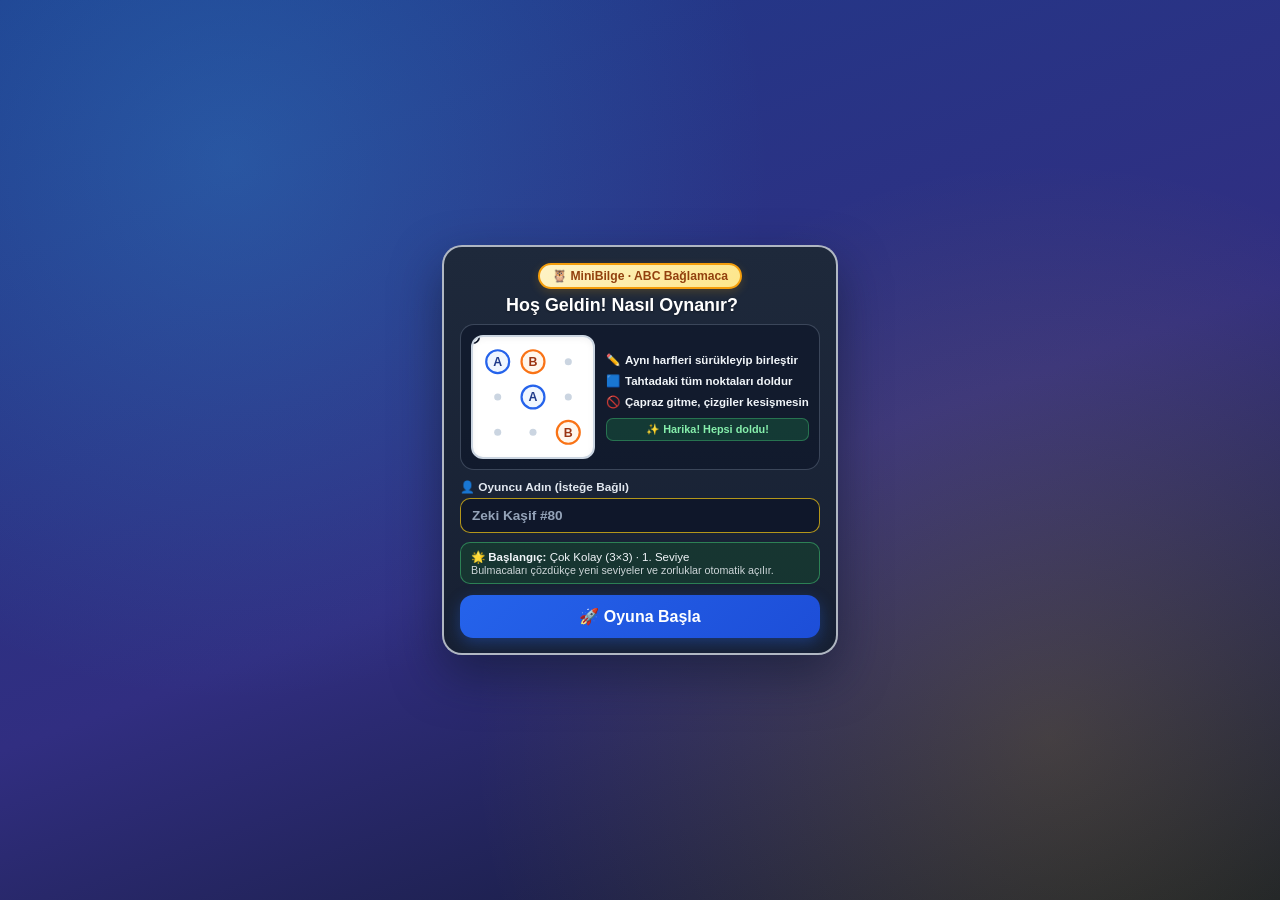
==== index.html @ 38d81cea "Add files via upload" ====
﻿<!DOCTYPE html>
<html lang="tr">
<head>
  <meta charset="UTF-8">
  <meta name="viewport" content="width=device-width, initial-scale=1.0, maximum-scale=1.0, user-scalable=no, viewport-fit=cover">
  <meta name="theme-color" content="#2e3a92">
  <meta name="mobile-web-app-capable" content="yes">
  <meta name="apple-mobile-web-app-capable" content="yes">
  <meta name="apple-mobile-web-app-status-bar-style" content="black-translucent">
  <meta name="application-name" content="ABC Bağlamaca">
  <link rel="manifest" href="manifest.json">
  <link rel="apple-touch-icon" href="icon-192.png">
  <link rel="icon" type="image/svg+xml" href="data:image/svg+xml,%3Csvg xmlns='http://www.w3.org/2000/svg' viewBox='0 0 64 64'%3E%3Crect width='64' height='64' rx='14' fill='%232e3a92'/%3E%3Cpath d='M16 18 H48 V46' fill='none' stroke='%23f9a825' stroke-width='6' stroke-linecap='round' stroke-linejoin='round'/%3E%3Ccircle cx='16' cy='18' r='8' fill='%23e65100'/%3E%3Ccircle cx='48' cy='46' r='8' fill='%232e7d32'/%3E%3Ctext x='16' y='22' font-size='11' font-family='Arial' font-weight='bold' fill='%23fff' text-anchor='middle'%3EA%3C/text%3E%3Ctext x='48' y='50' font-size='11' font-family='Arial' font-weight='bold' fill='%23fff' text-anchor='middle'%3EA%3C/text%3E%3C/svg%3E">
  <title>ABC Bağlamaca - MiniBilge</title>
  <style>
    *, *::before, *::after { box-sizing: border-box; margin: 0; padding: 0; }

    :root {
      --blue: #2e3a92;
      --blue-soft: #3d4db8;
      --blue-pale: #e8ebf8;
      --accent-text: #2e3a92;
      --muted-text: #546e7a;
      --ink: #231f20;
      --page: #eef1f6;
      --ok: #2e7d32;
      --warn: #c62828;
      --hint: #ef6c00;
      --teal: #00695c;
      --card-bg: #ffffff;
      --text-main: #1a1a1a;
      --border-color: #c5cae9;
    }

    body.dark-theme {
      --blue: #3f4fb8;
      --blue-soft: #5c6bc0;
      --blue-pale: #1a2238;
      --accent-text: #8c9eff;
      --muted-text: #b0bec5;
      --ink: #e0e0e0;
      --page: #121824;
      --card-bg: #1e2638;
      --text-main: #f0f4f8;
      --border-color: #3f4fb8;
    }

    html, body {
      max-width: 100%;
      overflow-x: hidden;
    }
    body {
      font-family: 'Segoe UI', Arial, sans-serif;
      min-height: 100dvh;
      background: linear-gradient(180deg, var(--blue-pale) 0%, var(--page) 38%, var(--page) 100%);
      color: var(--text-main);
      display: flex;
      flex-direction: column;
      align-items: center;
      padding: 0 10px 26px;
      -webkit-tap-highlight-color: transparent;
      -webkit-touch-callout: none;
      user-select: none;
      overscroll-behavior-y: contain;
      transition: background 0.3s, color 0.3s;
    }

    /* =========================================================================
       YENİ NESİL "İLK BAKIŞTA TAM EKRAN OYUN" (ZERO-SCROLL STUDIO) TASARIMI
       - Mobilde: Kompakt üst bar + doğrudan oyun tahtası (kaydırmasız)
       - Bilgisayar / Akıllı Tahtada: Sol Kontrol Paneli + Sağ Oyun Sahnesi (2 Sütun)
       ========================================================================= */
    .app {
      width: 100%;
      max-width: 540px;
      margin: 0 auto;
      transition: max-width 0.25s ease;
    }

    /* Kompakt Tek Satır Başlık */
    .hero {
      background: linear-gradient(135deg, var(--blue-soft), var(--blue));
      color: #fff;
      border-radius: 0 0 16px 16px;
      padding: 8px 14px;
      margin: 0 -10px 8px;
      box-shadow: 0 6px 18px rgba(46,58,146,0.26);
      display: flex;
      align-items: center;
      justify-content: space-between;
      gap: 10px;
    }
    .hero-brand {
      display: flex;
      align-items: center;
      gap: 10px;
      text-align: left;
    }
    .hero-brand .kids {
      font-size: 1.45rem;
      line-height: 1;
      background: rgba(255,255,255,0.16);
      padding: 5px 8px;
      border-radius: 10px;
    }
    .hero h1 {
      font-size: clamp(1.05rem, 3.8vw, 1.35rem);
      font-weight: 900;
      letter-spacing: 0.05em;
      line-height: 1.1;
    }
    .hero .sub {
      font-size: 0.65rem;
      opacity: 0.88;
      margin-top: 1px;
    }
    .hero-btns {
      display: flex;
      gap: 5px;
      flex-shrink: 0;
    }
    @media (max-width: 520px) {
      .hero {
        flex-wrap: wrap;
        padding: 8px 10px;
        gap: 6px;
      }
      .hero-brand {
        flex: 1 1 100%;
        min-width: 0;
      }
      .hero-btns {
        width: 100%;
        justify-content: flex-end;
      }
    }
    .hero-title-row {
      display: flex;
      align-items: center;
      gap: 7px;
      flex-wrap: wrap;
    }
    .hero-mini-icons {
      display: inline-flex;
      align-items: center;
      gap: 4px;
    }
    .icon-btn {
      background: rgba(255,255,255,0.92);
      border: 1.5px solid #ffffff;
      color: #1e293b;
      width: 27px;
      height: 27px;
      border-radius: 50%;
      cursor: pointer;
      font-size: 0.8rem;
      display: inline-flex;
      align-items: center;
      justify-content: center;
      box-shadow: 0 2px 6px rgba(15,23,42,0.28);
      transition: background 0.2s, transform 0.15s;
      padding: 0;
    }
    .icon-btn:hover { background: #ffffff; transform: translateY(-1px) scale(1.06); }

    /* 4 Basamaklı Küresel Lig ve Sıralama (Leaderboard) Stilleri */
    .league-pyramid {
      display: grid;
      grid-template-columns: repeat(4, 1fr);
      gap: 5px;
      margin: 8px 0;
    }
    @media (max-width: 520px) {
      .league-pyramid { grid-template-columns: repeat(2, 1fr); }
    }
    .league-tier-card {
      border: 2px solid var(--border-color);
      border-radius: 10px;
      padding: 6px 5px;
      text-align: center;
      font-size: 0.68rem;
      background: var(--card-bg);
      opacity: 0.78;
      transition: 0.2s;
    }
    .league-tier-card.active-tier {
      opacity: 1;
      transform: translateY(-2px);
      box-shadow: 0 4px 12px rgba(46,58,146,0.18);
    }
    .league-tier-card .lt-ic { font-size: 1.15rem; display: block; line-height: 1.1; }
    .league-tier-card .lt-name { font-weight: 900; display: block; margin-top: 2px; }
    .league-tier-card .lt-range { font-size: 0.6rem; opacity: 0.85; display: block; }
    .leaderboard-box {
      max-height: 235px;
      overflow-y: auto;
      border: 1.5px solid var(--border-color);
      border-radius: 11px;
      padding: 6px;
      background: rgba(46,58,146,0.03);
      margin-bottom: 8px;
      display: flex;
      flex-direction: column;
      gap: 4px;
    }
    .lb-row {
      display: flex;
      align-items: center;
      justify-content: space-between;
      padding: 6px 9px;
      border-radius: 8px;
      background: var(--card-bg);
      border: 1px solid rgba(159,168,218,0.45);
      font-size: 0.76rem;
      font-weight: 700;
    }
    .lb-row.is-me {
      background: linear-gradient(90deg, #fff8e1, #e8eaf6);
      border: 2px solid #f9a825;
      font-weight: 900;
      color: #1a237e;
    }
    body.dark-theme .lb-row.is-me {
      background: linear-gradient(90deg, rgba(249,168,37,0.22), rgba(57,73,171,0.32));
      color: #fff;
    }
    .lb-rank {
      min-width: 32px;
      font-weight: 900;
      color: var(--accent-text);
    }
    .lb-player {
      flex: 1;
      text-align: left;
      overflow: hidden;
      text-overflow: ellipsis;
      white-space: nowrap;
      padding: 0 6px;
    }
    .lb-score {
      font-weight: 900;
      color: #2e7d32;
      white-space: nowrap;
    }
    .league-gentle-note {
      background: #e8f5e9;
      border: 1.5px solid #81c784;
      color: #1b5e20;
      border-radius: 9px;
      padding: 7px 10px;
      font-size: 0.72rem;
      font-weight: 700;
      line-height: 1.35;
      margin-bottom: 8px;
      text-align: center;
    }

    /* Ana Sahne Yerleşimi */
    .main-stage {
      display: flex;
      flex-direction: column;
      gap: 6px;
    }
    .control-column {
      display: contents;
    }
    .stats-card { order: 1; margin-bottom: 0 !important; padding: 5px 8px !important; }
    .gold-tour-banner { order: 2; margin-bottom: 0 !important; }
    .pickers-wrap {
      order: 3;
      background: var(--card-bg);
      border: 2px solid var(--border-color);
      border-radius: 12px;
      padding: 6px 8px;
      display: flex;
      flex-direction: column;
      gap: 5px;
    }
    #singleBoardSection {
      order: 4;
      background: var(--card-bg);
      border: 2px solid var(--border-color);
      border-radius: 14px;
      padding: 8px 10px 10px;
      box-shadow: 0 6px 20px rgba(46,58,146,0.07);
    }
    .mode-bar { order: 5; margin-bottom: 0 !important; }
    .quick-launch-row { order: 5; margin-bottom: 0 !important; }
    .rules { order: 6; margin-bottom: 0 !important; }

    /* Zorluk ve Seviye Seçicileri Kompakt Görünüm */
    .picker { margin-bottom: 0; }
    .picker-label {
      display: none;
    }
    .grades {
      display: grid;
      grid-template-columns: repeat(6, 1fr);
      gap: 4px;
    }
    .levels {
      display: grid;
      grid-template-columns: repeat(5, 1fr);
      gap: 4px;
    }
    @media (max-width: 480px) {
      .grades { grid-template-columns: repeat(3, 1fr); }
    }
    .chip {
      border: 1.5px solid #9fa8da;
      background: var(--card-bg);
      border-radius: 8px;
      padding: 4px 2px;
      cursor: pointer;
      font-weight: 800;
      font-size: 0.7rem;
      line-height: 1.05;
      color: var(--accent-text);
      transition: 0.15s;
      touch-action: manipulation;
    }
    .chip .sub {
      display: block;
      font-size: 0.52rem;
      font-weight: 600;
      opacity: 0.75;
      margin-top: 1px;
    }

    /* Bilgisayar / Laptop / Akıllı Tahta 2 Sütunlu Stüdyo Görünümü */
    @media (min-width: 860px) and (min-height: 521px) {
      .app {
        max-width: 1160px;
        margin: 0 auto;
      }
      .hero {
        margin: 0 0 12px;
        border-radius: 0 0 18px 18px;
        padding: 10px 20px;
      }
      .main-stage {
        display: grid;
        grid-template-columns: clamp(310px, 28vw, 370px) minmax(0, 1fr);
        gap: 18px;
        align-items: center;
      }
      .control-column {
        display: flex;
        flex-direction: column;
        gap: 10px;
        order: 1;
      }
      .grades {
        grid-template-columns: repeat(3, 1fr);
        gap: 5px;
      }
      .chip {
        padding: 6px 3px;
        font-size: 0.74rem;
      }
      .picker-label {
        display: block;
        font-size: 0.64rem;
        font-weight: 800;
        letter-spacing: 0.08em;
        text-transform: uppercase;
        color: var(--accent-text);
        margin-bottom: 3px;
        text-align: center;
      }
      .pickers-wrap {
        padding: 10px;
        gap: 8px;
      }
      #singleBoardSection {
        order: 2;
        display: flex;
        flex-direction: column;
        align-items: center;
        justify-content: center;
        padding: 14px 18px;
      }
      .board-frame {
        width: min(100%, 62dvh, 540px);
        margin: 0 auto;
      }
      body.main-fullscreen-mode .board-frame {
        width: min(100%, 68dvh, 620px);
      }
    }

    /* =========================================================================
       ABC BAĞLAMACA ANA SAYFA TAM EKRAN MODU (AKILLI TAHTA / TABLET / TELEFON)
       - İstenildiğinde "⛶ Tam Ekran" ile açılır, "↙️ Tam Ekrandan Çık" ile çıkılır.
       ========================================================================= */
    .main-fs-toggle-btn {
      border: 2px solid rgba(255,255,255,0.88);
      background: rgba(255,255,255,0.18);
      color: #fff;
      font-weight: 900;
      font-size: 0.72rem;
      padding: 5px 11px;
      border-radius: 20px;
      cursor: pointer;
      display: inline-flex;
      align-items: center;
      gap: 5px;
      transition: transform 0.15s, background 0.15s, box-shadow 0.15s;
      white-space: nowrap;
      touch-action: manipulation;
    }
    .main-fs-toggle-btn:hover {
      background: rgba(255,255,255,0.3);
      transform: translateY(-1px);
    }
    .main-fs-toggle-btn.active {
      background: linear-gradient(180deg, #ef5350, #c62828);
      border-color: #ffcdd2;
      color: #fff;
      box-shadow: 0 3px 10px rgba(198, 40, 40, 0.38);
    }
    body.main-fullscreen-mode {
      padding: 0 4px 6px;
      min-height: 100dvh;
    }
    body.main-fullscreen-mode .app {
      width: 100% !important;
      max-width: 100vw !important;
      min-height: calc(100dvh - 6px);
      display: flex;
      flex-direction: column;
      justify-content: flex-start;
      gap: 4px;
      padding: 0 clamp(2px, 1.2vw, 24px);
    }
    body.main-fullscreen-mode .hero {
      margin: 0 0 4px;
      border-radius: 0 0 14px 14px;
      padding: 6px clamp(8px, 1.8vw, 24px);
    }
    @media (min-width: 860px) {
      body.main-fullscreen-mode .main-stage {
        flex: 1;
        grid-template-columns: clamp(320px, 27vw, 430px) 1fr;
        gap: clamp(16px, 2.4vw, 34px);
        align-items: center;
      }
      body.main-fullscreen-mode #singleBoardSection {
        display: flex;
        flex-direction: column;
        justify-content: center;
        padding: clamp(12px, 1.8vmin, 22px);
      }
    }

    .low-reach-toggle-pill {
      border: 2px solid #f9a825;
      background: #fff8e1;
      color: #e65100;
      font-weight: 900;
      font-size: 0.72rem;
      padding: 5px 10px;
      border-radius: 20px;
      cursor: pointer;
      display: inline-flex;
      align-items: center;
      gap: 4px;
      transition: 0.15s;
      white-space: nowrap;
    }
    .low-reach-toggle-pill.active {
      background: #2e7d32;
      border-color: #2e7d32;
      color: #fff;
    }
    .chip:hover { background: var(--blue-pale); }
    .chip:active { transform: scale(0.97); }
    .chip.active {
      background: var(--blue);
      color: #fff;
      border-color: var(--blue);
      box-shadow: 0 3px 10px rgba(46,58,146,0.3);
    }
    .chip.locked {
      opacity: 0.52;
      background: rgba(158, 168, 218, 0.14);
      border-style: dashed;
      cursor: not-allowed;
    }
    .chip.done-level {
      border-color: #2e7d32;
    }
    .chip.gold-crown {
      border-color: #f9a825;
      background: linear-gradient(180deg, rgba(255,248,225,0.9), rgba(255,236,179,0.55));
    }
    body.dark-theme .chip.gold-crown {
      background: linear-gradient(180deg, rgba(249,168,37,0.22), rgba(245,127,23,0.12));
    }
    .chip.active.gold-crown, .chip.active.done-level {
      background: var(--blue);
      color: #fff;
    }
    .gold-tour-banner {
      display: none;
      align-items: center;
      justify-content: space-between;
      background: linear-gradient(90deg, #f57f17, #fbc02d, #f57f17);
      color: #1a237e;
      border-radius: 10px;
      padding: 7px 12px;
      margin-bottom: 8px;
      font-size: 0.76rem;
      font-weight: 900;
      box-shadow: 0 4px 12px rgba(249,168,37,0.32);
    }
    .gold-tour-banner.show { display: flex; }

    /* ADIM 1: Sokratik Maskot (Bilge Baykuş) Kompakt Rehber Çubuğu (2 dk sonra aktif olur) */
    .mascot-bar {
      display: none;
      align-items: center;
      gap: 7px;
      background: linear-gradient(90deg, #e8f5e9, #f1f8e9);
      border: 1.5px solid #81c784;
      border-radius: 9px;
      padding: 4px 9px;
      margin-bottom: 6px;
      transition: all 0.2s ease;
    }
    .mascot-bar.show {
      display: flex;
    }
    body.dark-theme .mascot-bar {
      background: linear-gradient(90deg, #1b3320, #263829);
      border-color: #4caf50;
    }
    .mascot-avatar {
      font-size: 1.15rem;
      line-height: 1;
      cursor: pointer;
      user-select: none;
      flex-shrink: 0;
    }
    .mascot-bubble {
      flex: 1;
      font-size: 0.7rem;
      line-height: 1.25;
      color: var(--text-main);
      font-weight: 600;
    }
    .mascot-bubble strong { color: #2e7d32; }
    body.dark-theme .mascot-bubble strong { color: #81c784; }
    .mascot-ask-btn {
      border: none;
      background: #2e7d32;
      color: #fff;
      font-size: 0.63rem;
      font-weight: 800;
      padding: 4px 7px;
      border-radius: 6px;
      cursor: pointer;
      white-space: nowrap;
      flex-shrink: 0;
    }
    .mascot-ask-btn:hover { filter: brightness(1.08); }

    /* ADIM 2: Haftalık Macera Haritası & Avatar Stilleri */
    .adventure-list {
      display: flex;
      flex-direction: column;
      gap: 7px;
      margin: 10px 0;
      max-height: 290px;
      overflow-y: auto;
    }
    .adv-node {
      display: flex;
      align-items: center;
      justify-content: space-between;
      gap: 8px;
      padding: 8px 10px;
      border: 2px solid var(--border-color);
      border-radius: 10px;
      background: var(--card-bg);
      font-size: 0.75rem;
    }
    .adv-node.done {
      border-color: #4caf50;
      background: rgba(76, 175, 80, 0.1);
    }
    .adv-node .adv-left { display: flex; align-items: center; gap: 8px; }
    .adv-node .adv-ic { font-size: 1.35rem; }
    .adv-node .adv-title { font-weight: 800; color: var(--text-main); }
    .adv-node .adv-sub { font-size: 0.66rem; color: var(--muted-text); }
    .adv-reward-btn {
      border: 1px solid #f9a825;
      background: #fff8e1;
      color: #e65100;
      border-radius: 8px;
      padding: 4px 8px;
      font-size: 0.68rem;
      font-weight: 800;
      cursor: pointer;
    }
    .adv-reward-btn.equipped {
      background: #2e7d32;
      color: #fff;
      border-color: #2e7d32;
    }

    /* 🧩 Çocuk Yapboz (Jigsaw Puzzle) Sürükle-Bırak Akademisi Stilleri (Akıllı Tahta, Tablet ve Telefon Tam Ekran Modu) */
    #jigsawModal.jigsaw-fullscreen {
      position: fixed;
      inset: 0;
      top: 0 !important;
      left: 0 !important;
      transform: scale(0.97) !important;
      width: 100% !important;
      max-width: 100% !important;
      height: 100vh !important;
      height: 100dvh !important;
      max-height: 100dvh !important;
      border-radius: 0 !important;
      border: none !important;
      padding: clamp(5px, 1vmin, 14px) clamp(8px, 1.8vw, 24px);
      display: none;
      flex-direction: column;
      justify-content: space-between;
      overflow-y: auto;
      overflow-x: hidden;
      box-shadow: none;
      z-index: 250;
    }
    #jigsawModal.jigsaw-fullscreen.show {
      display: flex !important;
      transform: scale(1) !important;
    }
    .jigsaw-top-header {
      display: flex;
      align-items: center;
      justify-content: space-between;
      gap: 6px;
      padding-bottom: 5px;
      margin-bottom: 4px;
      border-bottom: 1.5px solid var(--border-color);
      flex-wrap: nowrap;
      flex-shrink: 0;
    }
    .jigsaw-top-header h3 {
      margin: 0;
      font-size: clamp(0.84rem, 2vmin, 1.25rem);
      white-space: nowrap;
      overflow: hidden;
      text-overflow: ellipsis;
    }
    .jigsaw-back-home-btn {
      display: inline-flex;
      align-items: center;
      gap: 4px;
      padding: clamp(5px, 0.9vmin, 9px) clamp(9px, 1.4vw, 15px);
      border-radius: 10px;
      border: 2px solid #c62828;
      background: linear-gradient(180deg, #ef5350, #c62828);
      color: #fff;
      font-size: clamp(0.72rem, 1.3vmin, 0.88rem);
      font-weight: 900;
      cursor: pointer;
      box-shadow: 0 2px 6px rgba(198, 40, 40, 0.28);
      transition: transform 0.14s, filter 0.14s;
      touch-action: manipulation;
      white-space: nowrap;
      flex-shrink: 0;
    }
    .jigsaw-back-home-btn:hover {
      transform: translateY(-1px);
      filter: brightness(1.06);
    }

    /* 📱 Telefon & Tablet Dostu Gruplanmış Açılır Menü Çubuğu (Zorluk · Seviye · Stil · İpucu) */
    .jigsaw-menu-system {
      position: relative;
      flex-shrink: 0;
      margin-bottom: 4px;
      z-index: 30;
    }
    .jigsaw-group-bar {
      display: grid;
      grid-template-columns: repeat(4, minmax(0, 1fr));
      gap: clamp(4px, 0.8vw, 8px);
      align-items: stretch;
    }
    .jigsaw-group-bar.no-ghost-btn {
      grid-template-columns: repeat(3, minmax(0, 1fr));
    }
    .jigsaw-group-btn {
      border: 2px solid var(--border-color);
      background: var(--card-bg);
      color: var(--text-main);
      border-radius: 11px;
      padding: 4px 6px;
      cursor: pointer;
      display: flex;
      flex-direction: column;
      align-items: center;
      justify-content: center;
      gap: 1px;
      transition: all 0.15s ease;
      touch-action: manipulation;
      box-shadow: 0 2px 6px rgba(46, 58, 146, 0.08);
      min-width: 0;
    }
    .jigsaw-group-btn:hover {
      background: var(--blue-pale);
      border-color: var(--blue-soft);
    }
    .jigsaw-group-btn.open {
      background: var(--blue);
      border-color: var(--blue);
      color: #fff;
      box-shadow: 0 4px 12px rgba(46, 58, 146, 0.32);
    }
    .jigsaw-group-btn .jg-top {
      font-size: clamp(0.56rem, 1.05vmin, 0.68rem);
      font-weight: 800;
      text-transform: uppercase;
      letter-spacing: 0.04em;
      opacity: 0.75;
      line-height: 1.1;
      white-space: nowrap;
    }
    .jigsaw-group-btn.open .jg-top {
      opacity: 0.92;
      color: #e8eaf6;
    }
    .jigsaw-group-btn .jg-val {
      font-size: clamp(0.68rem, 1.3vmin, 0.84rem);
      font-weight: 900;
      line-height: 1.2;
      white-space: nowrap;
      overflow: hidden;
      text-overflow: ellipsis;
      max-width: 100%;
      display: inline-flex;
      align-items: center;
      gap: 3px;
    }
    .jigsaw-group-btn.hint-toggle-btn {
      background: #fff8e1;
      border-color: #fbc02d;
      color: #e65100;
    }
    body.dark-theme .jigsaw-group-btn.hint-toggle-btn {
      background: rgba(249, 168, 37, 0.16);
      border-color: #fbc02d;
      color: #ffd54f;
    }
    .jigsaw-group-btn.hint-toggle-btn.ghost-off {
      background: var(--card-bg);
      border-color: var(--border-color);
      color: var(--muted-text);
    }

    /* Açılır Seçim Panelleri (Butona Tıklayınca Açılan Liste) */
    .jigsaw-dropdown-backdrop {
      display: none;
      position: fixed;
      inset: 0;
      background: rgba(0, 0, 0, 0.22);
      z-index: 28;
    }
    .jigsaw-dropdown-backdrop.show {
      display: block;
    }
    .jigsaw-dropdown-panel {
      display: none;
      position: absolute;
      top: calc(100% + 6px);
      left: 0;
      right: 0;
      background: var(--card-bg);
      border: 2.5px solid var(--blue);
      border-radius: 14px;
      padding: 10px;
      box-shadow: 0 12px 28px rgba(0, 0, 0, 0.28);
      z-index: 35;
      animation: jigsawMenuFade 0.16s ease-out;
    }
    @keyframes jigsawMenuFade {
      from { opacity: 0; transform: translateY(-6px); }
      to { opacity: 1; transform: translateY(0); }
    }
    .jigsaw-dropdown-panel.show {
      display: block;
    }
    .jigsaw-dropdown-header {
      display: flex;
      align-items: center;
      justify-content: space-between;
      font-size: 0.75rem;
      font-weight: 900;
      color: var(--accent-text);
      margin-bottom: 8px;
      padding-bottom: 5px;
      border-bottom: 1.5px solid var(--border-color);
    }
    .jigsaw-dropdown-close {
      border: none;
      background: rgba(0,0,0,0.07);
      color: var(--text-main);
      border-radius: 50%;
      width: 24px;
      height: 24px;
      font-size: 0.78rem;
      font-weight: 900;
      cursor: pointer;
      display: inline-flex;
      align-items: center;
      justify-content: center;
    }
    .jigsaw-tier-bar, .jigsaw-level-bar, .jigsaw-style-bar {
      display: grid;
      grid-template-columns: repeat(auto-fit, minmax(135px, 1fr));
      gap: 6px;
    }
    @media (max-width: 480px) {
      .jigsaw-tier-bar, .jigsaw-level-bar {
        grid-template-columns: repeat(2, 1fr);
      }
      .jigsaw-style-bar {
        grid-template-columns: 1fr;
      }
    }
    .jigsaw-lvl-chip, .jigsaw-style-bar .pal-btn {
      border: 2px solid var(--border-color);
      background: var(--card-bg);
      color: var(--text-main);
      border-radius: 10px;
      padding: 8px 10px;
      font-size: 0.78rem;
      font-weight: 800;
      cursor: pointer;
      transition: 0.15s;
      display: flex;
      align-items: center;
      justify-content: space-between;
      gap: 6px;
      text-align: left;
      touch-action: manipulation;
      width: 100%;
    }
    .jigsaw-lvl-chip:hover, .jigsaw-style-bar .pal-btn:hover { background: var(--blue-pale); }
    .jigsaw-lvl-chip.active, .jigsaw-style-bar .pal-btn.active {
      background: var(--blue);
      border-color: var(--blue);
      color: #fff;
      box-shadow: 0 2px 8px rgba(46,58,146,0.28);
    }
    .jigsaw-lvl-chip.done {
      border-color: #2e7d32;
      background: rgba(46, 125, 50, 0.1);
    }
    .jigsaw-lvl-chip.active.done {
      background: #2e7d32;
      border-color: #1b5e20;
      color: #fff;
    }
    .jigsaw-stage {
      flex: 1;
      min-height: 0;
      display: flex;
      flex-direction: column;
      align-items: center;
      justify-content: center;
      gap: clamp(6px, 1.4vmin, 18px);
      margin: 2px 0;
      user-select: none;
      touch-action: none;
    }
    .jigsaw-play-area {
      display: flex;
      flex-direction: row;
      align-items: center;
      justify-content: center;
      gap: clamp(8px, 1.5vw, 18px);
      flex-shrink: 0;
    }
    /* Zor ve Uzman Seviyeleri: Yanda Genel Yapılmış Görsel Paneli */
    .jigsaw-ref-panel {
      display: flex;
      flex-direction: column;
      align-items: center;
      justify-content: center;
      background: linear-gradient(180deg, #fffdf2 0%, #fff3e0 100%);
      border: 2.5px solid #ef6c00;
      border-radius: 12px;
      padding: clamp(4px, 0.8vmin, 9px);
      box-shadow: 0 4px 14px rgba(239, 108, 0, 0.18);
      flex-shrink: 0;
      cursor: pointer;
      transition: transform 0.2s ease;
    }
    .jigsaw-ref-panel.zoomed-ref {
      position: fixed;
      top: 50%;
      left: 50%;
      transform: translate(-50%, -50%) scale(1);
      z-index: 90;
      padding: 12px;
      box-shadow: 0 0 0 100vmax rgba(0,0,0,0.55), 0 12px 32px rgba(0,0,0,0.45);
    }
    .jigsaw-ref-panel.zoomed-ref .jigsaw-ref-canvas {
      width: min(78vw, 72dvh) !important;
      height: min(78vw, 72dvh) !important;
    }
    body.dark-theme .jigsaw-ref-panel {
      background: linear-gradient(180deg, #2b2118 0%, #1f1710 100%);
      border-color: #ffb74d;
    }
    .jigsaw-ref-title {
      font-size: clamp(0.62rem, 1.15vmin, 0.82rem);
      font-weight: 900;
      color: #e65100;
      margin-bottom: 3px;
      text-align: center;
      white-space: nowrap;
    }
    body.dark-theme .jigsaw-ref-title { color: #ffcc80; }
    .jigsaw-ref-canvas {
      width: clamp(88px, min(24vw, 22dvh), 165px);
      height: clamp(88px, min(24vw, 22dvh), 165px);
      border-radius: 8px;
      border: 2px solid #fff;
      box-shadow: 0 3px 10px rgba(0,0,0,0.18);
      display: block;
      background: #fff;
    }
    .jigsaw-ref-sub {
      font-size: clamp(0.58rem, 1vmin, 0.74rem);
      font-weight: 800;
      color: #6d4c41;
      margin-top: 3px;
      text-align: center;
    }
    body.dark-theme .jigsaw-ref-sub { color: #d7ccc8; }
    .jigsaw-board-wrap {
      position: relative;
      background: var(--blue-pale);
      border: 3.5px solid var(--blue);
      border-radius: 14px;
      padding: clamp(5px, 1vmin, 12px);
      box-shadow: inset 0 2px 10px rgba(0,0,0,0.14), 0 6px 18px rgba(46,58,146,0.15);
      flex-shrink: 0;
    }
    .jigsaw-board-wrap.wood-board {
      background: repeating-linear-gradient(
        18deg,
        #9c6434 0px,
        #8d5524 8px,
        #a66d3b 16px
      );
      border: 4px solid #5d3a1a;
      box-shadow: inset 0 4px 12px rgba(0,0,0,0.42), 0 8px 20px rgba(0,0,0,0.22);
    }
    .jigsaw-ghost-canvas {
      position: absolute;
      inset: clamp(5px, 1vmin, 12px);
      width: calc(100% - 2 * clamp(5px, 1vmin, 12px));
      height: calc(100% - 2 * clamp(5px, 1vmin, 12px));
      border-radius: 8px;
      opacity: 0.28;
      pointer-events: none;
      transition: opacity 0.2s;
    }
    .jigsaw-ghost-canvas.hide-ghost { opacity: 0; }
    /* Telefon & Dikey Tablet Boyutu (Tek Ekrana Rahat Sığan Geniş Tahta) */
    .jigsaw-board-grid {
      position: relative;
      display: grid;
      gap: 2.5px;
      width: clamp(236px, min(84vw, 43dvh), 380px);
      height: clamp(236px, min(84vw, 43dvh), 380px);
      z-index: 2;
    }
    .jigsaw-stage.has-ref-panel .jigsaw-board-grid {
      width: clamp(210px, min(64vw, 41dvh), 350px);
      height: clamp(210px, min(64vw, 41dvh), 350px);
    }
    @media (max-width: 560px) {
      /* Telefonda Zor/Uzman modda örnek görsel üstte kompakt bar olur, tahta daralmaz! */
      .jigsaw-play-area {
        flex-direction: column;
        gap: 6px;
      }
      .jigsaw-stage.has-ref-panel .jigsaw-board-grid {
        width: clamp(232px, min(84vw, 38dvh), 350px);
        height: clamp(232px, min(84vw, 38dvh), 350px);
      }
      .jigsaw-ref-panel:not(.zoomed-ref) {
        flex-direction: row;
        gap: 10px;
        padding: 4px 10px;
        width: 100%;
        justify-content: center;
      }
      .jigsaw-ref-panel:not(.zoomed-ref) .jigsaw-ref-canvas {
        width: 58px;
        height: 58px;
      }
      .jigsaw-ref-panel:not(.zoomed-ref) .jigsaw-ref-title {
        margin-bottom: 0;
        font-size: 0.72rem;
      }
      .jigsaw-ref-panel:not(.zoomed-ref) .jigsaw-ref-sub {
        margin-top: 2px;
        font-size: 0.64rem;
      }
    }
    .jigsaw-board-grid.interlock-grid {
      gap: 0px;
    }
    /* Yatay Tablet, Bilgisayar ve Akıllı Tahta (Yan Yana Geniş Düzen) */
    @media (min-width: 720px), (orientation: landscape) and (min-width: 580px) {
      .jigsaw-stage {
        flex-direction: row;
        align-items: center;
        justify-content: center;
        gap: clamp(12px, 2.2vw, 32px);
      }
      .jigsaw-board-grid {
        width: clamp(290px, min(58dvh, 45vw), 520px);
        height: clamp(290px, min(58dvh, 45vw), 520px);
      }
      .jigsaw-stage.has-ref-panel .jigsaw-board-grid {
        width: clamp(265px, min(55dvh, 34vw), 470px);
        height: clamp(265px, min(55dvh, 34vw), 470px);
      }
      .jigsaw-ref-canvas {
        width: clamp(150px, min(32dvh, 18vw), 240px);
        height: clamp(150px, min(32dvh, 18vw), 240px);
      }
      .jigsaw-tray {
        flex: 1;
        max-width: 540px;
        min-height: clamp(265px, min(55dvh, 42vw), 500px) !important;
        max-height: 66dvh;
        overflow-y: auto;
        align-content: center;
      }
    }
    /* Büyük Sınıf Akıllı Tahtası (1400px+) */
    @media (min-width: 1400px) {
      .jigsaw-board-grid {
        width: clamp(420px, min(58dvh, 44vw), 600px);
        height: clamp(420px, min(58dvh, 44vw), 600px);
      }
      .jigsaw-stage.has-ref-panel .jigsaw-board-grid {
        width: clamp(380px, min(56dvh, 34vw), 540px);
        height: clamp(380px, min(56dvh, 34vw), 540px);
      }
      .jigsaw-ref-canvas {
        width: clamp(210px, min(36dvh, 18vw), 290px);
        height: clamp(210px, min(36dvh, 18vw), 290px);
      }
      .jigsaw-tray {
        max-width: 620px;
      }
    }
    .jigsaw-slot {
      position: relative;
      border: 1.5px dashed rgba(46, 58, 146, 0.42);
      border-radius: 5px;
      background: rgba(255, 255, 255, 0.36);
      display: flex;
      align-items: center;
      justify-content: center;
      overflow: hidden;
      transition: border-color 0.15s, background 0.15s, transform 0.15s;
    }
    .jigsaw-slot.interlock-slot {
      overflow: visible;
      border-radius: 2px;
      border: 1px dashed rgba(255, 248, 225, 0.45);
      background: rgba(62, 39, 35, 0.42);
      box-shadow: inset 0 2px 6px rgba(0,0,0,0.38);
    }
    .jigsaw-slot.interlock-slot.filled-slot {
      background: transparent;
      border-color: transparent;
      box-shadow: none;
    }
    .jigsaw-slot.scissors-slot {
      border: 2px dashed #d84315;
      border-radius: 3px;
      background: rgba(255, 253, 231, 0.48);
    }
    body.dark-theme .jigsaw-slot {
      background: rgba(0, 0, 0, 0.28);
      border-color: rgba(144, 202, 249, 0.4);
    }
    .jigsaw-slot.drag-over {
      border-color: #ef6c00 !important;
      background: rgba(255, 183, 77, 0.44) !important;
      transform: scale(1.03);
      z-index: 6;
    }
    .jigsaw-slot.correct-lock {
      border: 2px solid #2e7d32;
      box-shadow: 0 0 0 1px rgba(46,125,50,0.3);
    }
    .jigsaw-slot.interlock-slot.correct-lock {
      border-color: transparent;
      box-shadow: none;
    }
    @keyframes jigsawSnapPop {
      0% { transform: scale(0.9); box-shadow: 0 0 0 0 rgba(67, 160, 71, 0.85); }
      55% { transform: scale(1.08); box-shadow: 0 0 16px 5px rgba(253, 216, 53, 0.92); border-color: #fbc02d; }
      100% { transform: scale(1); box-shadow: 0 0 0 1px rgba(46, 125, 50, 0.3); }
    }
    .jigsaw-slot.snap-pop {
      animation: jigsawSnapPop 0.42s cubic-bezier(0.22, 1, 0.36, 1);
      z-index: 8;
    }
    .jigsaw-tray {
      display: flex;
      flex-wrap: wrap;
      gap: 6px;
      justify-content: center;
      align-items: center;
      min-height: 74px;
      max-height: 26dvh;
      overflow-y: auto;
      width: 100%;
      padding: 6px;
      background: rgba(46, 58, 146, 0.07);
      border: 2px dashed var(--border-color);
      border-radius: 12px;
      -webkit-overflow-scrolling: touch;
      touch-action: pan-y;
    }
    .jigsaw-piece {
      position: relative;
      border-radius: 5px;
      border: 2px solid #fff;
      box-shadow: 0 3px 8px rgba(0,0,0,0.22);
      cursor: grab;
      touch-action: none;
      transition: transform 0.12s, box-shadow 0.12s, filter 0.12s;
      overflow: hidden;
      background: #fff;
    }
    .jigsaw-piece.interlock-tray-piece {
      background: transparent;
      border: none;
      box-shadow: none;
      overflow: visible;
      filter: drop-shadow(0 4px 6px rgba(0,0,0,0.35));
    }
    .jigsaw-piece.scissors-tray-piece {
      border: 2px dashed #d84315;
      border-radius: 3px;
    }
    .jigsaw-piece:hover { transform: scale(1.05); }
    .jigsaw-piece.selected-piece,
    .jigsaw-slot.selected-slot {
      border-color: #ef6c00 !important;
      box-shadow: 0 0 0 3px rgba(239, 108, 0, 0.55), 0 4px 10px rgba(0,0,0,0.25) !important;
      transform: scale(1.06);
      z-index: 7;
    }
    .jigsaw-piece.interlock-tray-piece.selected-piece {
      box-shadow: none !important;
      filter: drop-shadow(0 0 6px #ff6d00) drop-shadow(0 4px 8px rgba(0,0,0,0.4));
    }
    .jigsaw-piece canvas {
      display: block;
      width: 100%;
      height: 100%;
      pointer-events: none;
    }
    .jigsaw-slot .jigsaw-piece {
      width: 100% !important;
      height: 100% !important;
      border-width: 1px;
      box-shadow: none;
      pointer-events: none;
    }
    .jigsaw-slot .jigsaw-piece.interlock-board-piece {
      position: absolute;
      left: -20%;
      top: -20%;
      width: 140% !important;
      height: 140% !important;
      background: transparent;
      border: none;
      box-shadow: none;
      overflow: visible;
      pointer-events: none;
    }
    .jigsaw-floating-drag {
      position: fixed;
      z-index: 9999;
      pointer-events: none;
      border-radius: 8px;
      border: 2px solid #ef6c00;
      box-shadow: 0 10px 24px rgba(0,0,0,0.38);
      transform: translate(-50%, -50%) scale(1.08);
      overflow: hidden;
    }
    .jigsaw-floating-drag.interlock-float {
      background: transparent;
      border: none;
      box-shadow: none;
      overflow: visible;
      filter: drop-shadow(0 10px 18px rgba(0,0,0,0.48));
    }

    /* ADIM 3: Kendi Bulmacanı Tasarla (Sandbox) Stilleri */
    .creator-grid {
      display: grid;
      gap: 5px;
      margin: 10px auto;
      max-width: 260px;
      background: var(--blue-pale);
      padding: 8px;
      border-radius: 12px;
      border: 2px solid var(--blue);
    }
    .creator-cell {
      aspect-ratio: 1;
      border: 2px solid #9fa8da;
      border-radius: 8px;
      background: var(--card-bg);
      font-weight: 900;
      font-size: 1rem;
      display: flex;
      align-items: center;
      justify-content: center;
      cursor: pointer;
      user-select: none;
    }
    .creator-palette {
      display: flex;
      gap: 6px;
      justify-content: center;
      flex-wrap: wrap;
      margin-bottom: 8px;
    }
    .pal-btn {
      border: 2px solid var(--border-color);
      background: var(--card-bg);
      border-radius: 8px;
      padding: 5px 10px;
      font-weight: 900;
      font-size: 0.78rem;
      cursor: pointer;
    }
    .pal-btn.active {
      border-color: var(--blue);
      background: var(--blue);
      color: #fff;
    }

    /* ADIM 4: Ebeveyn / Öğretmen Raporlama Paneli Stilleri */
    .report-kpi-grid {
      display: grid;
      grid-template-columns: 1fr 1fr;
      gap: 8px;
      margin: 8px 0 12px;
    }
    .report-kpi {
      background: var(--blue-pale);
      border-radius: 10px;
      padding: 8px 10px;
      text-align: center;
    }
    .report-kpi .k-val {
      font-size: 1.05rem;
      font-weight: 900;
      color: var(--accent-text);
      display: block;
    }
    .report-kpi .k-lbl {
      font-size: 0.65rem;
      color: var(--muted-text);
      font-weight: 700;
    }
    .report-bar-row {
      display: flex;
      align-items: center;
      gap: 8px;
      font-size: 0.72rem;
      margin-bottom: 5px;
    }
    .report-bar-track {
      flex: 1;
      height: 8px;
      background: #e0e0e0;
      border-radius: 4px;
      overflow: hidden;
    }
    .report-bar-fill {
      height: 100%;
      background: linear-gradient(90deg, #43a047, #1e88e5);
      border-radius: 4px;
    }

    /* ADIM 5: Kaygı Dostu (Growth Mindset) Bildirim Tonu */
    .toast.gentle h2 { color: #ef6c00; }

    /* Gelişmiş 🧠 Hafıza Modu Kontrol ve Geri Sayım Çubuğu */
    .memory-banner {
      display: none;
      flex-direction: column;
      gap: 6px;
      background: linear-gradient(135deg, #ede7f6, #e8eaf6);
      border: 2px solid #7e57c2;
      border-radius: 12px;
      padding: 8px 12px;
      margin-bottom: 8px;
      color: #311b92;
      box-shadow: 0 4px 12px rgba(126,87,194,0.16);
    }
    body.dark-theme .memory-banner {
      background: linear-gradient(135deg, rgba(81,45,168,0.35), rgba(40,53,147,0.35));
      border-color: #9575cd;
      color: #ede7f6;
    }
    .memory-banner.show { display: flex; }
    .memory-top-row {
      display: flex;
      align-items: center;
      justify-content: space-between;
      gap: 8px;
      flex-wrap: wrap;
      font-size: 0.76rem;
      font-weight: 800;
    }
    .memory-actions-row {
      display: inline-flex;
      gap: 5px;
      align-items: center;
      flex-wrap: wrap;
    }
    .mem-mini-btn {
      border: 1.5px solid #5e35b1;
      background: #5e35b1;
      color: #fff;
      font-size: 0.68rem;
      font-weight: 800;
      padding: 4px 9px;
      border-radius: 16px;
      cursor: pointer;
      transition: 0.15s;
      white-space: nowrap;
    }
    .mem-mini-btn:hover:not(:disabled) { filter: brightness(1.1); transform: translateY(-1px); }
    .mem-mini-btn:disabled { opacity: 0.45; cursor: not-allowed; }
    .mem-mini-btn.peek {
      background: #fff8e1;
      border-color: #f9a825;
      color: #e65100;
    }
    .memory-progress-track {
      width: 100%;
      height: 7px;
      background: rgba(94,53,177,0.18);
      border-radius: 6px;
      overflow: hidden;
    }
    .memory-progress-fill {
      height: 100%;
      width: 100%;
      background: linear-gradient(90deg, #7e57c2, #26a69a);
      border-radius: 6px;
      transition: width 0.35s linear;
    }

    /* Tahta */
    .board-wrap { width: 100%; display: flex; justify-content: center; margin-bottom: 8px; }
    .board-frame {
      background: var(--card-bg);
      border: 4px solid var(--blue);
      border-radius: 4px;
      width: min(100%, 440px);
      padding: 10px;
      box-shadow: 0 8px 26px rgba(0,0,0,0.12);
      touch-action: none;
      user-select: none;
      transition: border-color 0.2s, box-shadow 0.2s, background 0.3s;
    }
    .board-frame.hint-armed {
      border-color: var(--hint);
      box-shadow: 0 0 0 4px rgba(239,108,0,0.18), 0 8px 26px rgba(0,0,0,0.12);
    }
    .board-svg {
      display: block;
      width: 100%;
      max-width: 100%;
      height: auto;
      aspect-ratio: 1 / 1;
      overflow: visible;
      touch-action: none;
      user-select: none;
    }
    .path-line {
      fill: none;
      stroke-linecap: round;
      stroke-linejoin: round;
      pointer-events: none;
    }
    .node-dot { fill: var(--ink); transition: fill 0.3s; }
    .node-letter {
      font-family: Arial, Helvetica, sans-serif;
      font-weight: bold;
      fill: var(--ink);
      stroke: var(--card-bg);
      stroke-width: 1.6;
      stroke-linejoin: round;
      paint-order: stroke;
      text-anchor: middle;
      dominant-baseline: central;
      pointer-events: none;
      transition: fill 0.3s, stroke 0.3s;
    }
    .hint-halo {
      fill: none;
      stroke: var(--hint);
      stroke-width: 2.2;
      opacity: 0;
      pointer-events: none;
      transition: opacity 0.2s;
    }
    .hint-halo.show { opacity: 0.9; }
    .done-halo {
      fill: none;
      stroke-width: 2.2;
      stroke-dasharray: 4 3;
      opacity: 0;
      pointer-events: none;
      transition: opacity 0.25s;
    }
    .done-halo.show { opacity: 0.85; }
    .error-halo {
      fill: rgba(198, 40, 40, 0.16);
      stroke: var(--warn);
      stroke-width: 2.4;
      pointer-events: none;
      animation: errPulse 0.55s ease-in-out infinite alternate;
    }
    @keyframes errPulse {
      from { transform: scale(0.88); opacity: 0.95; }
      to { transform: scale(1.18); opacity: 0.35; }
    }
    .obstacle-cell {
      fill: #37474f;
      stroke: var(--card-bg);
      stroke-width: 1.5;
      pointer-events: none;
    }
    body.dark-theme .obstacle-cell {
      fill: #90a4ae;
    }
    .letter-badge {
      pointer-events: none;
      transition: opacity 0.2s;
    }
    .energy-line {
      fill: none;
      stroke: #ffffff;
      stroke-linecap: round;
      stroke-linejoin: round;
      stroke-dasharray: 5 15;
      opacity: 0;
      pointer-events: none;
      filter: drop-shadow(0 0 3px rgba(255,255,255,0.95));
    }
    .energy-line.active {
      opacity: 0.78;
      animation: energyFlow 0.7s linear infinite;
    }
    @keyframes energyFlow {
      from { stroke-dashoffset: 20; }
      to { stroke-dashoffset: 0; }
    }

    /* 60sn Fırtına Banner */
    .rush-banner {
      display: none;
      align-items: center;
      justify-content: space-between;
      background: linear-gradient(90deg, #d84315, #ef6c00);
      color: #fff;
      border-radius: 10px;
      padding: 7px 12px;
      margin-bottom: 8px;
      font-size: 0.78rem;
      font-weight: 800;
      box-shadow: 0 4px 12px rgba(239,108,0,0.28);
    }
    .rush-banner.show { display: flex; }
    .rush-banner .rush-time {
      background: rgba(0,0,0,0.24);
      padding: 3px 10px;
      border-radius: 14px;
      font-family: monospace;
      font-size: 0.92rem;
    }

    /* Kupa ve Madalya Dolabı */
    .badge-grid {
      display: grid;
      grid-template-columns: 1fr 1fr;
      gap: 8px;
      margin-bottom: 12px;
    }
    .badge-item {
      border: 2px solid var(--border-color);
      border-radius: 10px;
      padding: 8px;
      text-align: center;
      background: var(--card-bg);
      opacity: 0.52;
      transition: 0.2s;
    }
    .badge-item.unlocked {
      opacity: 1;
      border-color: #fbc02d;
      background: rgba(255, 249, 196, 0.22);
      box-shadow: 0 3px 10px rgba(251, 192, 45, 0.18);
    }
    .badge-item .b-ic { font-size: 1.45rem; margin-bottom: 2px; }
    .badge-item .b-title { font-size: 0.76rem; font-weight: 800; color: var(--text-main); }
    .badge-item .b-desc { font-size: 0.65rem; color: var(--muted-text); margin-top: 2px; line-height: 1.25; }
    .badge-item .b-state {
      display: inline-block;
      margin-top: 4px;
      font-size: 0.62rem;
      font-weight: 800;
      padding: 2px 6px;
      border-radius: 8px;
      background: #eceff1;
      color: #546e7a;
    }
    .badge-item.unlocked .b-state {
      background: #e8f5e9;
      color: #2e7d32;
    }
    .stars-row {
      font-size: 1.5rem;
      letter-spacing: 4px;
      margin: 2px 0 6px;
    }

    /* Mod ve Özellik Çubuğu (3x2 Simetrik Izgara) */
    .mode-bar {
      display: grid;
      grid-template-columns: repeat(3, 1fr);
      gap: 6px;
      margin-bottom: 8px;
    }
    .mode-btn.span-2 {
      grid-column: span 2;
    }
    .mode-btn {
      border: 2px solid var(--border-color);
      background: var(--card-bg);
      color: var(--text-main);
      border-radius: 9px;
      padding: 6px 4px;
      font-size: 0.7rem;
      font-weight: 800;
      cursor: pointer;
      transition: 0.15s;
      display: flex;
      flex-direction: column;
      align-items: center;
      gap: 2px;
      touch-action: manipulation;
    }
    .mode-btn .m-ic { font-size: 0.95rem; line-height: 1; }
    .mode-btn:hover { background: var(--blue-pale); }
    .mode-btn.active {
      background: var(--teal);
      border-color: var(--teal);
      color: #fff;
    }
    .pdf-launch {
      width: 100%;
      margin: 0 0 8px;
      border: 2px solid var(--teal);
      background: var(--teal);
      color: #fff;
      border-radius: 9px;
      padding: 8px 10px;
      font-size: 0.82rem;
      font-weight: 800;
      cursor: pointer;
      display: flex;
      align-items: center;
      justify-content: center;
      gap: 8px;
      touch-action: manipulation;
    }
    .pdf-launch:hover { background: #004d40; border-color: #004d40; }

    /* Turnuva Modu ve Turnuva Banner Stilleri */
    .tourney-banner {
      display: none;
      align-items: center;
      justify-content: space-between;
      gap: 8px;
      flex-wrap: wrap;
      background: linear-gradient(90deg, #4a148c, #7b1fa2, #e65100);
      color: #fff;
      border-radius: 10px;
      padding: 8px 12px;
      margin-bottom: 8px;
      font-size: 0.78rem;
      font-weight: 800;
      box-shadow: 0 4px 12px rgba(123,31,162,0.32);
    }
    .tourney-banner.show { display: flex; }
    .tourney-banner.lobby { background: linear-gradient(90deg, #1b5e20, #2e7d32, #00897b); box-shadow: 0 4px 12px rgba(46,125,50,0.32); }
    .tourney-exit-btn {
      background: rgba(0,0,0,0.25);
      color: #fff;
      border: 1px solid rgba(255,255,255,0.45);
      border-radius: 10px;
      padding: 3px 8px;
      font-size: 0.72rem;
      font-weight: 800;
      cursor: pointer;
      touch-action: manipulation;
    }
    .tourney-exit-btn:hover { background: rgba(0,0,0,0.4); }
    #tourneyBtnLabel { font-variant-numeric: tabular-nums; white-space: nowrap; }
    .mode-btn.tourney-live {
      border-color: #c62828 !important;
      animation: tourneyPulse 1.2s ease-in-out infinite;
    }
    .mode-btn.tourney-waiting {
      border-color: #2e7d32 !important;
      box-shadow: 0 0 0 2px rgba(46,125,50,0.35);
    }
    @keyframes tourneyPulse {
      0%, 100% { box-shadow: 0 0 0 0 rgba(198,40,40,0.55); }
      50% { box-shadow: 0 0 0 6px rgba(198,40,40,0); }
    }
    @media (prefers-reduced-motion: reduce) {
      .mode-btn.tourney-live { animation: none; box-shadow: 0 0 0 2px rgba(198,40,40,0.5); }
    }
    #tourneyStartBtn:disabled { opacity: 0.6; cursor: not-allowed; }
    .tourney-pill {
      background: rgba(255,255,255,0.2);
      padding: 3px 9px;
      border-radius: 12px;
      font-family: monospace;
      font-size: 0.85rem;
    }
    .tourney-stage-grid {
      display: flex;
      flex-direction: column;
      gap: 6px;
      margin: 8px 0 10px;
    }
    .tourney-stage-row {
      display: flex;
      align-items: center;
      justify-content: space-between;
      padding: 7px 10px;
      border-radius: 9px;
      border: 1.5px solid var(--border-color);
      background: var(--card-bg);
      font-size: 0.75rem;
      font-weight: 700;
    }
    .tourney-stage-row.done {
      border-color: #2e7d32;
      background: rgba(46,125,50,0.1);
    }
    .tourney-stage-row.active-stage {
      border-color: #f9a825;
      background: rgba(249,168,37,0.14);
      font-weight: 900;
    }

    /* Durum çubuğu */
    .status {
      display: flex;
      justify-content: center;
      gap: 6px;
      flex-wrap: wrap;
      font-size: 0.78rem;
      color: #455a64;
      margin-bottom: 6px;
    }
    .status .tag {
      background: var(--card-bg);
      border: 1px solid #cfd8dc;
      border-radius: 20px;
      padding: 3px 10px;
      color: var(--text-main);
    }
    .status .tag strong { color: var(--text-main); }
    .status .tag.diff { border-color: #ffcc80; color: #e65100; font-weight: 700; }
    .status .tag.solved { border-color: #a5d6a7; color: var(--ok); font-weight: 700; }

    .note {
      text-align: center;
      font-size: 0.78rem;
      font-weight: 700;
      margin-bottom: 8px;
      min-height: 1.15em;
      color: var(--hint);
    }
    .note.teach { color: var(--accent-text); }

    .actions {
      display: grid;
      grid-template-columns: repeat(3, 1fr);
      gap: 6px;
      margin-bottom: 4px;
    }
    .actions .wide { grid-column: span 1; }

    .btn {
      padding: 9px 4px;
      border: 2px solid #37474f;
      border-radius: 10px;
      background: var(--card-bg);
      color: var(--text-main);
      font-size: 0.76rem;
      font-weight: 800;
      cursor: pointer;
      transition: 0.15s;
      touch-action: manipulation;
    }
    .btn:hover:not(:disabled) { background: rgba(0,0,0,0.05); }
    .btn:active:not(:disabled) { transform: scale(0.97); }
    .btn:disabled { opacity: 0.45; cursor: not-allowed; }
    .btn-check { background: var(--blue); border-color: var(--blue); color: #fff; }
    .btn-check:hover:not(:disabled) { background: #1a237e; }
    .btn-hint { background: var(--hint); border-color: var(--hint); color: #fff; }
    .btn-hint:hover:not(:disabled) { background: #e65100; }
    .btn-hint.armed { animation: pulse 1s infinite; }
    .btn-undo { background: #607d8b; border-color: #607d8b; color: #fff; }
    .btn-undo:hover:not(:disabled) { background: #455a64; }
    .btn-new { background: #455a64; border-color: #455a64; color: #fff; }
    .btn-new:hover:not(:disabled) { background: #263238; }
    .btn-pdf { background: var(--teal); border-color: var(--teal); color: #fff; }
    .btn-pdf:hover:not(:disabled) { background: #004d40; }
    @keyframes pulse { 50% { box-shadow: 0 0 0 6px rgba(239,108,0,0.25); } }

    .hint-text {
      text-align: center;
      font-size: 0.72rem;
      color: var(--muted-text);
      line-height: 1.4;
      margin-bottom: 6px;
    }
    .footer { text-align: center; font-size: 0.66rem; color: #90a4ae; }

    /* İstatistik Paneli / Başarı Alanı */
    .stats-card {
      display: flex;
      justify-content: space-around;
      background: var(--card-bg);
      border: 2px solid var(--border-color);
      border-radius: 12px;
      padding: 8px;
      margin-bottom: 10px;
      font-size: 0.75rem;
      font-weight: 700;
      text-align: center;
    }
    .stat-item span { display: block; font-size: 1rem; color: var(--accent-text); }

    /* Bildirim & Modal */
    .overlay, .modal-overlay {
      position: fixed; inset: 0; background: rgba(0,0,0,0.45);
      z-index: 100; opacity: 0; pointer-events: none; transition: opacity 0.25s;
    }
    .overlay.show, .modal-overlay.show { opacity: 1; pointer-events: auto; }
    #welcomeOverlay {
      background:
        radial-gradient(circle at 18% 18%, rgba(56,189,248,0.24), transparent 42%),
        radial-gradient(circle at 82% 82%, rgba(250,204,21,0.18), transparent 45%),
        linear-gradient(160deg, #1e3a8a 0%, #312e81 55%, #0f172a 100%);
      transition: opacity 0.3s ease;
    }
    #welcomeModal {
      max-width: 396px;
      width: calc(100vw - 24px);
      max-height: calc(100vh - 24px);
      overflow-y: auto;
      padding: 16px 16px 15px;
      border-radius: 20px;
      background: linear-gradient(180deg, #1e293b 0%, #172033 100%);
      color: #f8fafc;
      border: 2px solid rgba(226, 232, 240, 0.75);
      box-shadow: 0 20px 48px rgba(15,23,42,0.55);
      text-align: center;
      z-index: 120;
    }
    #welcomeTitle {
      color: #ffffff !important;
      text-shadow: 0 1px 2px rgba(0,0,0,0.35);
    }
    .welcome-brand-pill {
      display: inline-flex; align-items: center; gap: 6px;
      background: linear-gradient(135deg, #fef3c7, #fde68a);
      border: 2px solid #f59e0b; border-radius: 999px;
      padding: 4px 12px; font-size: 0.76rem; font-weight: 900;
      color: #92400e; margin-bottom: 6px;
      box-shadow: 0 3px 10px rgba(245,158,11,0.2);
    }
    .welcome-demo-box {
      display: flex; align-items: center; gap: 11px;
      background: rgba(15, 23, 42, 0.7); border: 1.5px solid rgba(148, 163, 184, 0.32);
      border-radius: 14px; padding: 10px; margin-bottom: 10px; text-align: left;
    }
    .welcome-demo-svg {
      flex: 0 0 124px; width: 124px; height: 124px;
      background: #ffffff; border: 2px solid #cbd5e1; border-radius: 12px;
      box-shadow: inset 0 2px 6px rgba(15,23,42,0.05);
    }
    .welcome-demo-rules {
      flex: 1; display: grid; gap: 6px; font-size: 0.72rem; line-height: 1.3; color: #f1f5f9;
    }
    .welcome-demo-rule {
      display: flex; align-items: flex-start; gap: 5px; font-weight: 700;
    }
    .welcome-demo-status {
      margin-top: 2px; font-size: 0.68rem; font-weight: 900;
      color: #86efac; background: rgba(34,197,94,0.18);
      border: 1px solid rgba(74,222,128,0.35);
      border-radius: 7px; padding: 3px 6px; text-align: center;
      animation: welcomeDoneAnim 4.8s infinite;
    }
    .welcome-path-a {
      stroke-dasharray: 160; stroke-dashoffset: 160;
      animation: welcomeDrawA 4.8s ease-in-out infinite;
    }
    .welcome-path-b {
      stroke-dasharray: 120; stroke-dashoffset: 120;
      animation: welcomeDrawB 4.8s ease-in-out infinite;
    }
    .welcome-finger {
      animation: welcomeFingerMove 4.8s ease-in-out infinite;
    }
    @keyframes welcomeDrawA {
      0%, 6% { stroke-dashoffset: 160; opacity: 0.25; }
      38%, 90% { stroke-dashoffset: 0; opacity: 1; }
      97%, 100% { stroke-dashoffset: 160; opacity: 0; }
    }
    @keyframes welcomeDrawB {
      0%, 40% { stroke-dashoffset: 120; opacity: 0.2; }
      72%, 90% { stroke-dashoffset: 0; opacity: 1; }
      97%, 100% { stroke-dashoffset: 120; opacity: 0; }
    }
    @keyframes welcomeDoneAnim {
      0%, 71% { opacity: 0.35; transform: scale(0.97); }
      76%, 90% { opacity: 1; transform: scale(1.02); }
      97%, 100% { opacity: 0.35; transform: scale(0.97); }
    }
    @keyframes welcomeFingerMove {
      0% { transform: translate(28px, 28px); opacity: 0; }
      6% { transform: translate(28px, 28px); opacity: 1; }
      20% { transform: translate(28px, 108px); opacity: 1; }
      30% { transform: translate(68px, 108px); opacity: 1; }
      38% { transform: translate(68px, 68px); opacity: 1; }
      41% { transform: translate(68px, 28px); opacity: 0.9; }
      56% { transform: translate(108px, 28px); opacity: 1; }
      72% { transform: translate(108px, 108px); opacity: 1; }
      78%, 100% { transform: translate(108px, 108px); opacity: 0; }
    }
    .welcome-name-field {
      display: grid; gap: 4px; text-align: left; margin-bottom: 9px;
      font-size: 0.74rem; font-weight: 800; color: #e2e8f0;
    }
    .welcome-name-field input {
      width: 100%; padding: 9px 11px; border-radius: 10px;
      border: 1.5px solid rgba(250, 204, 21, 0.7); background: #0f172a;
      color: #f8fafc; font-size: 0.85rem; font-weight: 700;
      box-sizing: border-box;
    }
    .welcome-name-field input::placeholder { color: #94a3b8; }
    .welcome-start-info {
      background: rgba(20, 83, 45, 0.4); border: 1.5px solid rgba(74, 222, 128, 0.45);
      border-radius: 10px; padding: 7px 10px; font-size: 0.72rem;
      color: #f1f5f9; margin-bottom: 11px; text-align: left;
    }
    .welcome-cta-btn {
      width: 100%; padding: 12px 16px; border: none; border-radius: 13px;
      background: linear-gradient(135deg, #2563eb, #1d4ed8); color: #fff;
      font-weight: 900; font-size: 1rem; cursor: pointer;
      box-shadow: 0 5px 15px rgba(37,99,235,0.35);
      transition: transform 0.15s, box-shadow 0.15s;
    }
    .welcome-cta-btn:hover { transform: translateY(-1px); box-shadow: 0 7px 18px rgba(37,99,235,0.45); }
    
    .toast {
      position: fixed; top: 50%; left: 50%;
      transform: translate(-50%, -50%) scale(0.9);
      background: var(--card-bg); border: 3px solid var(--blue);
      border-radius: 16px; padding: 20px 24px; text-align: center;
      z-index: 101; opacity: 0; pointer-events: none; color: var(--text-main);
      transition: all 0.3s cubic-bezier(0.34, 1.56, 0.64, 1);
      max-width: 88vw; min-width: 250px;
    }
    .toast.show { opacity: 1; transform: translate(-50%, -50%) scale(1); pointer-events: auto; }
    .toast .icon { font-size: 2.1rem; margin-bottom: 4px; }
    .toast h2 { font-size: 1.15rem; margin-bottom: 4px; }
    .toast p { font-size: 0.86rem; color: var(--muted-text); }
    .toast-actions { display: flex; gap: 8px; justify-content: center; margin-top: 12px; }
    .toast .t-btn {
      padding: 9px 16px; border: none; border-radius: 9px;
      background: var(--blue); color: #fff; font-weight: 800;
      font-size: 0.85rem; cursor: pointer;
    }
    .toast .t-btn.ghost { background: #eceff1; color: #455a64; }
    .toast.success { border-color: var(--ok); }
    .toast.success h2 { color: var(--ok); }
    .toast.error { border-color: var(--warn); }
    .toast.error h2 { color: var(--warn); }

    .confetti-box { position: fixed; inset: 0; pointer-events: none; z-index: 99; overflow: hidden; }
    .confetti {
      position: absolute; top: -10px; width: 8px; height: 8px;
      animation: fall linear forwards;
    }
    @keyframes fall { to { transform: translateY(105vh) rotate(720deg); opacity: 0; } }

    .modal {
      position: fixed; top: 50%; left: 50%;
      transform: translate(-50%, -50%) scale(0.94);
      width: min(92vw, 380px); max-width: calc(100vw - 16px); max-height: 88vh; overflow-y: auto;
      background: var(--card-bg); border: 3px solid var(--teal);
      border-radius: 16px; padding: 18px; z-index: 201; color: var(--text-main);
      opacity: 0; visibility: hidden; pointer-events: none;
      box-sizing: border-box;
      transition: all 0.22s cubic-bezier(0.34, 1.4, 0.64, 1);
    }
    .modal.show { opacity: 1; visibility: visible; transform: translate(-50%, -50%) scale(1); pointer-events: auto; }
    .modal h3 { font-size: 1.05rem; color: var(--teal); margin-bottom: 6px; }
    .modal-note { font-size: 0.76rem; color: var(--muted-text); line-height: 1.45; margin-bottom: 12px; }
    .field {
      display: flex; align-items: center; justify-content: space-between;
      gap: 10px; margin-bottom: 9px;
      font-size: 0.85rem; font-weight: 700; color: var(--text-main);
    }
    .field select {
      flex: 1; max-width: 190px; padding: 8px;
      border: 2px solid #b0bec5; border-radius: 8px;
      font-size: 0.85rem; font-weight: 700; color: #263238; background: #fff;
    }
    .check {
      display: flex; align-items: center; gap: 8px;
      font-size: 0.85rem; font-weight: 700; color: var(--text-main);
      margin: 4px 0 10px; cursor: pointer;
    }
    .check input { width: 17px; height: 17px; accent-color: var(--teal); }
    .modal-summary {
      font-size: 0.76rem; color: var(--teal); background: #e0f2f1;
      border-radius: 8px; padding: 7px 9px; margin-bottom: 12px;
      text-align: center; font-weight: 700;
    }
    .modal-actions { display: flex; gap: 8px; }
    .modal-actions .btn { flex: 1; }

    /* Profil İçi "Başarılarım ve Sertifikalarım" Vitrini */
    .portfolio-details {
      margin: 8px 0 6px;
      border: 2px solid #fbc02d;
      border-radius: 12px;
      background: linear-gradient(135deg, #fffdf2 0%, #fff8e1 100%);
      padding: 8px 10px;
    }
    body.dark-theme .portfolio-details {
      background: linear-gradient(135deg, #263238 0%, #1c262b 100%);
      border-color: #f9a825;
    }
    .portfolio-details > summary {
      cursor: pointer;
      font-size: 0.82rem;
      font-weight: 900;
      color: #e65100;
      display: flex;
      align-items: center;
      justify-content: space-between;
      list-style: none;
    }
    body.dark-theme .portfolio-details > summary { color: #ffd54f; }
    .portfolio-details > summary::-webkit-details-marker { display: none; }
    .portfolio-summary-bar {
      margin-top: 8px;
      padding: 6px 8px;
      border-radius: 8px;
      background: rgba(255, 255, 255, 0.85);
      border: 1.5px solid #ffe082;
      font-size: 0.71rem;
      font-weight: 800;
      color: #37474f;
      text-align: center;
    }
    body.dark-theme .portfolio-summary-bar {
      background: rgba(0, 0, 0, 0.25);
      color: #eceff1;
      border-color: #546e7a;
    }
    .cert-grid {
      display: grid;
      grid-template-columns: 1fr 1fr;
      gap: 6px;
      margin-top: 8px;
    }
    .cert-card {
      border: 2px solid #cfd8dc;
      border-radius: 10px;
      padding: 7px 8px;
      background: rgba(255,255,255,0.7);
      opacity: 0.58;
      display: flex;
      flex-direction: column;
      gap: 3px;
      transition: 0.18s;
    }
    body.dark-theme .cert-card {
      background: rgba(255,255,255,0.05);
      border-color: #455a64;
    }
    .cert-card.unlocked {
      opacity: 1;
      border-color: #f9a825;
      background: linear-gradient(135deg, #ffffff 0%, #fff8e1 100%);
      box-shadow: 0 3px 9px rgba(249, 168, 37, 0.18);
      cursor: pointer;
    }
    body.dark-theme .cert-card.unlocked {
      background: linear-gradient(135deg, #2c3840 0%, #37474f 100%);
      border-color: #ffd54f;
    }
    .cert-card.unlocked:hover { transform: translateY(-1px); }
    .cert-card .c-head {
      display: flex;
      align-items: center;
      gap: 5px;
      font-size: 0.74rem;
      font-weight: 900;
      color: #1a237e;
    }
    body.dark-theme .cert-card .c-head { color: #fff; }
    .cert-card .c-sub {
      font-size: 0.65rem;
      color: #546e7a;
      line-height: 1.25;
    }
    body.dark-theme .cert-card .c-sub { color: #b0bec5; }
    .cert-card .c-badge {
      margin-top: 2px;
      align-self: flex-start;
      font-size: 0.62rem;
      font-weight: 800;
      padding: 2px 6px;
      border-radius: 99px;
      background: #eceff1;
      color: #546e7a;
    }
    .cert-card.unlocked .c-badge {
      background: #e8f5e9;
      color: #2e7d32;
      border: 1px solid #81c784;
    }
    .cert-diploma-view {
      display: none;
      margin-top: 8px;
      padding: 12px 10px;
      border-radius: 12px;
      border: 3px double #f9a825;
      background: radial-gradient(circle at top, #fffef7 0%, #fff3cd 100%);
      text-align: center;
      color: #263238;
      box-shadow: 0 6px 18px rgba(0,0,0,0.14);
    }
    .cert-diploma-view.show { display: block; }
    .cert-diploma-view .d-seal {
      font-size: 0.65rem;
      font-weight: 900;
      letter-spacing: 0.08em;
      color: #b26a00;
      text-transform: uppercase;
    }
    .cert-diploma-view .d-icon { font-size: 2rem; margin: 2px 0; }
    .cert-diploma-view .d-title {
      font-size: 0.92rem;
      font-weight: 900;
      color: #1a237e;
      margin-bottom: 4px;
    }
    .cert-diploma-view .d-student {
      font-size: 1.05rem;
      font-weight: 900;
      color: #c62828;
      background: rgba(255,255,255,0.85);
      border: 1.5px dashed #f9a825;
      border-radius: 8px;
      padding: 4px 10px;
      display: inline-block;
      margin: 4px 0;
    }
    .cert-diploma-view .d-desc {
      font-size: 0.72rem;
      color: #37474f;
      line-height: 1.35;
      margin: 4px 0 8px;
    }

    /* Eğitim / İpucu Balonu */
    .tutorial-overlay {
      position: fixed; inset: 0; background: rgba(0,0,0,0.6);
      z-index: 300; display: flex; align-items: center; justify-content: center;
      padding: 20px;
    }
    .tutorial-card {
      background: var(--card-bg); border-radius: 16px; padding: 24px;
      max-width: 340px; text-align: center; border: 3px solid var(--blue);
      box-shadow: 0 10px 30px rgba(0,0,0,0.3); color: var(--text-main);
    }
    .tutorial-card h3 { color: var(--accent-text); margin-bottom: 10px; }
    .tutorial-card p { font-size: 0.85rem; line-height: 1.5; margin-bottom: 16px; color: var(--muted-text); }

    /* Baskı alanı */
    #printArea { display: none; }
    .print-banner {
      background: var(--blue); color: #fff; text-align: center;
      padding: 7px 10px; border-radius: 4px; margin-bottom: 6mm;
    }
    .print-banner .t1 { font-size: 8pt; letter-spacing: 0.14em; opacity: 0.9; }
    .print-banner .t2 { font-size: 15pt; font-weight: 900; letter-spacing: 0.08em; }
    .print-rules {
      font-size: 8pt; line-height: 1.4; color: #222;
      border: 1px solid #999; border-radius: 3px;
      padding: 5px 7px; margin-bottom: 4mm;
    }
    .print-student-info {
      display: grid;
      grid-template-columns: 2fr 1.2fr 1.1fr 0.9fr;
      gap: 3mm;
      border: 1.5px solid var(--blue);
      border-radius: 4px;
      padding: 4px 8px;
      margin-bottom: 4mm;
      font-size: 8.5pt;
      font-weight: 700;
      color: #222;
      background: #f8f9fc;
    }
    .print-grid { display: grid; gap: 6mm 5mm; }
    .print-card { break-inside: avoid; text-align: center; }
    .print-card .cap { font-size: 8pt; font-weight: 700; margin-bottom: 1.5mm; color: #222; }
    .print-card .frame {
      border: 2px solid var(--blue); border-radius: 3px;
      padding: 2.5mm; display: block; margin: 0 auto;
    }
    .print-card svg { display: block; width: 100%; height: auto; }
    .print-foot {
      margin-top: 4mm; font-size: 7pt; color: #666;
      display: flex; justify-content: space-between;
    }
    .print-answer-tag {
      display: inline-block; background: var(--warn); color: #fff;
      font-size: 8pt; font-weight: 800; padding: 2px 8px;
      border-radius: 10px; margin-bottom: 3mm; letter-spacing: 0.08em;
    }

    @media print {
      @page { size: A4 portrait; margin: 12mm 10mm; }
      html, body {
        background: #fff !important;
        color: #111 !important;
        padding: 0 !important;
        min-height: 0 !important;
        -webkit-print-color-adjust: exact;
        print-color-adjust: exact;
      }
      body > *:not(#printArea) { display: none !important; }
      #printArea { display: block !important; }
      .print-banner, .print-answer-tag, .print-student-info {
        -webkit-print-color-adjust: exact;
        print-color-adjust: exact;
      }
      .print-page { break-after: page; page-break-after: always; }
      .print-page:last-child { break-after: auto; page-break-after: auto; }
    }

    /* 📚 Tema & Eğitici Mod Seçici Modal Stilleri */
    .theme-section-title {
      font-size: 0.72rem;
      font-weight: 900;
      text-transform: uppercase;
      letter-spacing: 0.06em;
      color: var(--accent-text);
      margin: 8px 0 6px;
    }
    .theme-grid {
      display: grid;
      grid-template-columns: repeat(2, 1fr);
      gap: 7px;
      margin-bottom: 8px;
    }
    .theme-card {
      border: 2px solid var(--border-color);
      background: var(--card-bg);
      color: var(--text-main);
      border-radius: 11px;
      padding: 8px 7px;
      cursor: pointer;
      display: flex;
      align-items: center;
      gap: 7px;
      text-align: left;
      transition: 0.15s;
      touch-action: manipulation;
    }
    .theme-card:hover { background: var(--blue-pale); }
    .theme-card.active {
      background: var(--blue);
      border-color: var(--blue);
      color: #fff;
      box-shadow: 0 3px 10px rgba(46, 58, 146, 0.28);
    }
    .theme-card .tc-ic {
      font-size: 1.25rem;
      line-height: 1;
      flex-shrink: 0;
    }
    .theme-card .tc-name {
      font-size: 0.78rem;
      font-weight: 900;
      display: block;
      line-height: 1.15;
    }
    .theme-card .tc-sub {
      font-size: 0.63rem;
      opacity: 0.78;
      display: block;
      margin-top: 1px;
    }
    .edu-pill-rect {
      fill: var(--card-bg);
      stroke-width: 2;
    }
    body.dark-theme .edu-pill-rect {
      fill: #1f293d;
    }
    .math-grade-box {
      background: var(--blue-pale);
      border: 1.5px solid var(--border-color);
      border-radius: 11px;
      padding: 8px 9px;
      margin: 4px 0 10px;
    }
    .math-grade-title {
      font-size: 0.72rem;
      font-weight: 800;
      color: var(--blue);
      margin-bottom: 6px;
      display: flex;
      align-items: center;
      justify-content: space-between;
      gap: 6px;
    }
    .math-grade-row {
      display: grid;
      grid-template-columns: repeat(4, 1fr);
      gap: 5px;
    }
    .math-grade-btn {
      border: 1.5px solid var(--border-color);
      background: var(--card-bg);
      color: var(--text-main);
      border-radius: 8px;
      padding: 6px 4px;
      font-size: 0.72rem;
      font-weight: 800;
      cursor: pointer;
      transition: 0.15s;
      touch-action: manipulation;
    }
    .math-grade-btn:hover { background: #fff; border-color: var(--blue); }
    .math-grade-btn.active {
      background: var(--blue);
      border-color: var(--blue);
      color: #fff;
      box-shadow: 0 2px 6px rgba(46, 58, 146, 0.25);
    }
    .math-grade-hint {
      font-size: 0.66rem;
      color: var(--text-muted);
      margin-top: 5px;
      line-height: 1.3;
    }
    .math-op-wrap {
      margin-top: 7px;
      padding-top: 7px;
      border-top: 1px dashed var(--border-color);
    }
    .math-op-title {
      font-size: 0.68rem;
      font-weight: 800;
      color: var(--blue);
      margin-bottom: 5px;
    }
    .math-op-row {
      display: grid;
      grid-template-columns: 1.25fr repeat(4, 1fr);
      gap: 4px;
    }
    .math-op-btn {
      border: 1.5px solid var(--border-color);
      background: var(--card-bg);
      color: var(--text-main);
      border-radius: 8px;
      padding: 5px 3px;
      font-size: 0.72rem;
      font-weight: 800;
      cursor: pointer;
      transition: 0.15s;
      touch-action: manipulation;
    }
    .math-op-btn:hover:not(:disabled) { border-color: var(--blue); }
    .math-op-btn.active {
      background: #ef6c00;
      border-color: #e65100;
      color: #fff;
      box-shadow: 0 2px 6px rgba(239, 108, 0, 0.25);
    }
    .math-op-btn.disabled,
    .math-op-btn:disabled {
      opacity: 0.42;
      cursor: not-allowed;
      filter: grayscale(1);
    }
    .math-table-wrap {
      display: none;
      margin-top: 7px;
      padding-top: 7px;
      border-top: 1px dashed var(--border-color);
    }
    .math-table-wrap.show { display: block; }
    .math-table-row {
      display: grid;
      grid-template-columns: repeat(5, 1fr);
      gap: 4px;
    }
    .math-table-btn {
      border: 1.5px solid var(--border-color);
      background: var(--card-bg);
      color: var(--text-main);
      border-radius: 7px;
      padding: 5px 2px;
      font-size: 0.67rem;
      font-weight: 800;
      cursor: pointer;
      transition: 0.14s;
      touch-action: manipulation;
    }
    .math-table-btn:hover:not(:disabled) { border-color: var(--blue); }
    .math-table-btn.active {
      background: #00897b;
      border-color: #00695c;
      color: #fff;
      box-shadow: 0 2px 5px rgba(0, 137, 123, 0.25);
    }
    .math-table-btn.disabled,
    .math-table-btn:disabled {
      opacity: 0.4;
      cursor: not-allowed;
      filter: grayscale(1);
    }
    .tag.math-grade-tag {
      background: var(--blue-pale);
      border: 1.5px solid var(--blue);
      color: var(--blue);
      font-weight: 800;
      cursor: pointer;
      font-family: inherit;
    }

    /* Çocuk Dostu Hızlı Tema & Sınıf Şeridi */
    .quick-theme-card {
      background: var(--card-bg);
      border: 1.5px solid var(--border-color);
      border-radius: 14px;
      padding: 8px 9px;
      margin-bottom: 8px;
      box-shadow: 0 2px 8px rgba(46, 58, 146, 0.06);
    }
    .quick-theme-head {
      display: flex;
      align-items: center;
      justify-content: space-between;
      font-size: 0.72rem;
      font-weight: 900;
      color: var(--text-muted);
      margin-bottom: 6px;
      letter-spacing: 0.2px;
    }
    .quick-theme-active-lbl {
      color: var(--blue);
      font-size: 0.72rem;
    }
    .quick-theme-grid {
      display: grid;
      grid-template-columns: repeat(3, 1fr);
      gap: 6px;
    }
    .qt-btn {
      border: 1.5px solid var(--border-color);
      background: var(--bg-page);
      color: var(--text-main);
      border-radius: 11px;
      padding: 7px 5px;
      cursor: pointer;
      display: flex;
      flex-direction: column;
      align-items: center;
      justify-content: center;
      gap: 2px;
      min-height: 50px;
      transition: transform 0.12s, box-shadow 0.15s, border-color 0.15s;
      touch-action: manipulation;
    }
    .qt-btn:active { transform: scale(0.96); }
    .qt-btn .qt-ic { font-size: 1.25rem; line-height: 1.05; }
    .qt-btn .qt-txt { font-size: 0.69rem; font-weight: 900; line-height: 1.1; text-align: center; }

    .qt-btn.qt-classic { background: #f4f6ff; border-color: #d6def8; }
    .qt-btn.qt-antonyms { background: #f6f0ff; border-color: #dfc8fb; }
    .qt-btn.qt-synonyms { background: #eefbf3; border-color: #bfead0; }
    .qt-btn.qt-math { background: #eef6ff; border-color: #c2ddfb; }
    .qt-btn.qt-english { background: #fff6ec; border-color: #fad8b2; }
    .qt-btn.qt-more { background: #f8f9fc; border-color: #dce2f0; }

    body.dark-theme .qt-btn.qt-classic { background: #222b44; border-color: #36446b; }
    body.dark-theme .qt-btn.qt-antonyms { background: #2c2142; border-color: #4b3872; }
    body.dark-theme .qt-btn.qt-synonyms { background: #1c3329; border-color: #2c5744; }
    body.dark-theme .qt-btn.qt-math { background: #1c2d45; border-color: #2f4b73; }
    body.dark-theme .qt-btn.qt-english { background: #382a1e; border-color: #5e442d; }
    body.dark-theme .qt-btn.qt-more { background: #252c3d; border-color: #39435c; }

    .qt-btn.active {
      background: var(--blue) !important;
      border-color: var(--blue) !important;
      color: #fff !important;
      box-shadow: 0 3px 10px rgba(46, 58, 146, 0.28);
    }

    .quick-grade-bar {
      display: none;
      margin-top: 7px;
      padding-top: 7px;
      border-top: 1px dashed var(--border-color);
    }
    .quick-grade-bar.show { display: block; }
    .quick-grade-row {
      display: grid;
      grid-template-columns: repeat(4, 1fr);
      gap: 5px;
    }
    .qg-btn {
      border: 1.5px solid var(--border-color);
      background: var(--blue-pale);
      color: var(--text-main);
      border-radius: 9px;
      padding: 6px 4px;
      font-size: 0.71rem;
      font-weight: 900;
      cursor: pointer;
      transition: 0.14s;
      touch-action: manipulation;
    }
    .qg-btn.active {
      background: #ff8f00;
      border-color: #ef6c00;
      color: #fff;
      box-shadow: 0 2px 6px rgba(239, 108, 0, 0.28);
    }

    /* Tema Modalı İri & Pastel Kartlar */
    .theme-card {
      min-height: 60px;
      padding: 9px 9px;
      border-radius: 13px;
    }
    .theme-card .tc-ic { font-size: 1.5rem; }
    .theme-card.tc-antonyms { background: #f6f0ff; border-color: #dfc8fb; }
    .theme-card.tc-synonyms { background: #eefbf3; border-color: #bfead0; }
    .theme-card.tc-math { background: #eef6ff; border-color: #c2ddfb; }
    .theme-card.tc-english { background: #fff6ec; border-color: #fad8b2; }
    body.dark-theme .theme-card.tc-antonyms { background: #2c2142; border-color: #4b3872; }
    body.dark-theme .theme-card.tc-synonyms { background: #1c3329; border-color: #2c5744; }
    body.dark-theme .theme-card.tc-math { background: #1c2d45; border-color: #2f4b73; }
    body.dark-theme .theme-card.tc-english { background: #382a1e; border-color: #5e442d; }
    .theme-card.active {
      background: var(--blue) !important;
      border-color: var(--blue) !important;
      color: #fff !important;
    }
    .tc-sample {
      display: inline-block;
      margin-top: 3px;
      padding: 1px 6px;
      border-radius: 999px;
      font-size: 0.62rem;
      font-weight: 800;
      background: rgba(46, 58, 146, 0.1);
      color: var(--blue);
    }
    .theme-card.active .tc-sample {
      background: rgba(255, 255, 255, 0.22);
      color: #fff;
    }
    .theme-tabs {
      display: grid;
      grid-template-columns: repeat(2, 1fr);
      gap: 6px;
      margin: 8px 0 10px;
    }
    .theme-tab-btn {
      border: 2px solid var(--border-color);
      background: var(--bg-page);
      color: var(--text-main);
      border-radius: 11px;
      padding: 8px 10px;
      font-size: 0.82rem;
      font-weight: 900;
      cursor: pointer;
      transition: 0.15s;
      touch-action: manipulation;
    }
    .theme-tab-btn.active {
      background: var(--blue);
      border-color: var(--blue);
      color: #fff;
      box-shadow: 0 3px 8px rgba(46, 58, 146, 0.24);
    }
    /* Tema penceresi oyun tahtasını kapatmasın */
    #themeOverlay {
      background: rgba(15, 23, 42, 0.12);
    }
    @media (min-width: 860px) {
      #themeModal {
        left: max(16px, calc(50% - 465px));
        top: 50%;
        transform: translate(0, -50%) scale(0.94);
        box-shadow: 0 12px 32px rgba(15, 23, 42, 0.22);
      }
      #themeModal.show {
        transform: translate(0, -50%) scale(1);
      }
    }
    @media (max-width: 859px) {
      #themeModal {
        top: 8px;
        bottom: auto;
        left: 50%;
        width: min(94vw, 400px);
        max-width: calc(100vw - 16px);
        max-height: 82dvh;
        transform: translate(-50%, -14px);
        box-shadow: 0 8px 24px rgba(15, 23, 42, 0.22);
      }
      #themeModal.show {
        transform: translate(-50%, 0);
      }
    }
    @media (max-width: 600px) {
      body { padding: 0 6px 6px; }
      .main-stage { gap: 3px; }
      .hero { padding: 4px 8px; gap: 4px; margin: 0 -6px 3px; border-radius: 0 0 12px 12px; }
      .hero-brand { gap: 5px; }
      .hero-brand .kids { font-size: 0.96rem; padding: 2px 4px; border-radius: 8px; }
      .hero h1 { font-size: 0.82rem; white-space: nowrap; }
      .hero .sub { display: none; }
      .hero-mini-icons { gap: 3px; }
      .icon-btn { width: 22px; height: 22px; font-size: 0.68rem; }
      .main-fs-toggle-btn, .low-reach-toggle-pill { padding: 3px 6px; font-size: 0.64rem; }
      .stats-card { padding: 2px 6px !important; }
      .stat-item { font-size: 0.56rem; }
      .stat-item span { font-size: 0.74rem; }
      .gold-tour-banner { padding: 3px 8px; font-size: 0.62rem; white-space: nowrap; overflow: hidden; text-overflow: ellipsis; }
      .pickers-wrap { padding: 3px 5px; gap: 2px; }
      .picker-label { display: none; }
      .chip { padding: 2px 1px; font-size: 0.62rem; }
      .chip .sub { font-size: 0.46rem; margin-top: 0; }
      #singleBoardSection { padding: 4px 6px 5px; }
      .rush-banner { padding: 4px 8px; margin-bottom: 4px; font-size: 0.68rem; }
      .memory-banner { padding: 4px 8px; margin-bottom: 4px; gap: 3px; }
      .memory-top-row { font-size: 0.66rem; gap: 4px; }
      .mem-mini-btn { padding: 2px 6px; font-size: 0.58rem; }
      .memory-progress-track { height: 5px; }
      .board-wrap {
        overflow: visible;
        align-items: center;
        justify-content: center;
        padding: 0;
        margin-bottom: 3px;
      }
      .board-frame { width: min(calc(100% - 2px), 95vw, 60dvh); max-width: 100%; padding: 4px; margin: 0 auto; border-width: 3px; }
      body.main-fullscreen-mode .board-frame { width: min(calc(100% - 2px), 96vw, 62dvh); }
      .status { gap: 3px; margin: 2px 0; font-size: 0.62rem; }
      .note { font-size: 0.62rem; line-height: 1.12; margin-bottom: 3px; }
      .actions { gap: 4px; margin-bottom: 1px; }
      .actions .btn { padding: 5px 2px; font-size: 0.65rem; border-radius: 8px; white-space: nowrap; }
      .modal:not(.jigsaw-fullscreen) {
        width: calc(100vw - 16px) !important;
        max-width: calc(100vw - 16px) !important;
        padding: 12px !important;
        max-height: 86dvh !important;
      }
    }

    /* Tablet Dikey (601px - 859px) */
    @media (min-width: 601px) and (max-width: 859px) and (min-height: 521px) {
      .app { max-width: 680px; margin: 0 auto; }
      .board-frame { width: min(88vw, 54dvh, 500px); margin: 0 auto; }
    }

    /* Telefon Yatay (Landscape) - Ortada Boşluksuz Tahta, Solda Alt Butonlar, Sağda Zorluk & Seviye + Hızlı Bar */
    @media (orientation: landscape) and (max-height: 520px) {
      html, body { overflow-y: auto !important; height: auto !important; min-height: 100dvh; }
      body { padding: 0 6px 10px; }
      .app { max-width: 100vw !important; width: 100% !important; margin: 0 auto; min-height: 0 !important; }
      .hero { padding: 3px 10px; margin: 0 0 5px; border-radius: 0 0 12px 12px; }
      .hero-brand .kids { font-size: 0.9rem; padding: 2px 4px; }
      .hero h1 { font-size: 0.84rem; }
      .hero .sub { display: none; }
      .main-stage {
        display: grid !important;
        grid-template-columns: minmax(108px, 136px) minmax(200px, 1fr) minmax(210px, 260px);
        gap: 8px;
        align-items: start;
      }
      .control-column,
      #singleBoardSection {
        display: contents !important;
      }
      /* Sol Sütun: Alt Butonlar alt alta */
      #singleBoardSection .actions {
        grid-column: 1;
        grid-row: 1 / span 2;
        display: flex !important;
        flex-direction: column;
        gap: 5px;
        margin: 0;
      }
      #singleBoardSection .actions .btn {
        width: 100%;
        padding: 7px 6px;
        font-size: 0.72rem;
        border-radius: 9px;
      }
      .mode-menu-wrap {
        grid-column: 3;
        grid-row: 3;
        display: grid !important;
        grid-template-columns: repeat(3, minmax(0, 1fr));
        gap: 4px;
        margin: 0;
      }
      .mode-menu-wrap .how-to-btn,
      .mode-menu-wrap .mode-menu-trigger,
      .mode-menu-wrap .pdf-launch {
        width: 100% !important;
        min-width: 0;
        padding: 5px 3px !important;
        font-size: 0.56rem !important;
        border-radius: 8px !important;
        gap: 2px;
        justify-content: center;
        overflow: hidden;
        white-space: nowrap;
      }
      .mode-menu-wrap #modeMenuBtnText {
        overflow: hidden;
        text-overflow: ellipsis;
        white-space: nowrap;
      }
      .mode-menu-dropdown {
        grid-column: 3;
        grid-row: 4;
      }
      /* Orta Sütun: Üstte ve Altta Boşluksuz Ortalanmış Büyük Oyun Tahtası */
      #singleBoardSection .board-wrap {
        grid-column: 2;
        grid-row: 1 / span 3;
        justify-self: center;
        align-self: start;
        width: auto;
        padding: 0;
        margin: 0;
      }
      .board-frame {
        width: min(46vw, calc(100dvh - 48px), 360px) !important;
        min-width: 190px;
        margin: 0 auto;
        padding: 4px;
        border-width: 3px;
      }
      #singleBoardSection .rush-banner,
      #singleBoardSection .memory-banner {
        grid-column: 2;
        grid-row: 4;
        margin: 0;
      }
      #singleBoardSection .status {
        grid-column: 2;
        grid-row: 5;
        justify-content: center;
        gap: 3px;
        font-size: 0.6rem;
        margin: 0;
      }
      #singleBoardSection .note {
        grid-column: 1 / -1;
        grid-row: 7;
        text-align: center;
        font-size: 0.6rem;
        line-height: 1.2;
        margin: 0;
      }
      /* Sağ Sütun: Zorluk + Seviye ve Hemen Altında Yapboz / Tema Seç / Turnuva */
      .pickers-wrap {
        grid-column: 3;
        grid-row: 1;
        margin: 0;
        padding: 5px;
        gap: 4px;
      }
      .grades { grid-template-columns: repeat(3, minmax(0, 1fr)); gap: 3px; }
      .levels { grid-template-columns: repeat(5, minmax(0, 1fr)); gap: 3px; }
      .chip { min-width: 0; overflow: hidden; padding: 3px 1px; font-size: 0.54rem; }
      .chip .sub { font-size: 0.43rem; margin-top: 0; }
      .top-quick-bar {
        grid-column: 3;
        grid-row: 2;
        display: grid;
        grid-template-columns: repeat(3, minmax(0, 1fr));
        gap: 4px;
        margin: 0;
      }
      .top-quick-btn {
        padding: 5px 3px;
        font-size: 0.56rem;
        border-radius: 8px;
        gap: 2px;
        white-space: nowrap;
        overflow: hidden;
        text-overflow: ellipsis;
      }
      .stats-card { grid-column: 1 / -1; grid-row: 8; margin-top: 2px; }
      .rules { grid-column: 1 / -1; grid-row: 9; }
    }

    /* Üst 3'lü Hızlı Bar (Yapboz, Tema Seç, Kupa) - Zorluk ve Seviyelerin Üstünde */
    .top-quick-bar {
      order: 2;
      display: grid;
      grid-template-columns: repeat(3, 1fr);
      gap: 6px;
    }
    .top-quick-btn {
      display: inline-flex;
      align-items: center;
      justify-content: center;
      gap: 5px;
      padding: 7px 6px;
      border-radius: 10px;
      font-size: 0.74rem;
      font-weight: 800;
      color: #fff;
      cursor: pointer;
      border: 1.5px solid transparent;
      box-shadow: 0 2px 6px rgba(15, 23, 42, 0.12);
      transition: transform 0.12s, filter 0.15s;
      white-space: nowrap;
      overflow: hidden;
      text-overflow: ellipsis;
    }
    .top-quick-btn:active { transform: scale(0.97); }
    .top-quick-btn.jigsaw-btn {
      background: linear-gradient(135deg, #ef6c00, #f57c00);
      border-color: #e65100;
    }
    .top-quick-btn.theme-btn {
      background: linear-gradient(135deg, #5e35b1, #7e57c2);
      border-color: #4527a0;
    }
    .top-quick-btn.cup-btn {
      background: linear-gradient(135deg, #f59e0b, #d97706);
      border-color: #b45309;
      color: #fff;
    }
    .top-quick-btn.cup-btn.tourney-live {
      background: linear-gradient(135deg, #dc2626, #ef4444);
      border-color: #991b1b;
      animation: pulseTourney 1.4s infinite;
    }

    /* Tekli "Menü" Butonu ve Açılır Mod Paneli */
    .mode-menu-wrap {
      order: 5;
      position: relative;
      display: flex;
      gap: 6px;
      align-items: stretch;
    }
    .mode-menu-trigger {
      flex: 1;
      display: flex;
      align-items: center;
      justify-content: center;
      gap: 8px;
      padding: 9px 14px;
      border-radius: 12px;
      background: linear-gradient(135deg, #2e3a92, #3949ab);
      color: #fff;
      border: 1.5px solid #1e293b;
      font-size: 0.82rem;
      font-weight: 800;
      cursor: pointer;
      box-shadow: 0 3px 10px rgba(46, 58, 146, 0.22);
      transition: all 0.15s ease;
    }
    .mode-menu-trigger:hover { filter: brightness(1.06); }
    .mode-menu-trigger .menu-arrow {
      font-size: 0.72rem;
      transition: transform 0.2s ease;
    }
    .mode-menu-trigger.open .menu-arrow {
      transform: rotate(180deg);
    }
    .mode-menu-trigger.has-active-mode {
      background: linear-gradient(135deg, #1b5e20, #2e7d32);
      border-color: #a5d6a7;
      box-shadow: 0 3px 12px rgba(46, 125, 50, 0.35);
    }
    .mode-menu-dropdown {
      order: 5;
      display: none;
      background: var(--card-bg);
      border: 2px solid var(--border-color);
      color: var(--text-main);
      border-radius: 14px;
      padding: 8px;
      box-shadow: 0 8px 24px rgba(15, 23, 42, 0.22);
    }
    .mode-menu-dropdown.open {
      display: block;
    }
    .mode-menu-pop-head {
      display: none;
      align-items: center;
      justify-content: space-between;
      gap: 8px;
      margin-bottom: 8px;
      padding-bottom: 6px;
      border-bottom: 1px solid var(--border-color);
      font-size: 0.84rem;
      font-weight: 900;
      color: var(--accent-text);
    }
    @media (max-width: 859px), (orientation: landscape) and (max-height: 520px) {
      .mode-menu-dropdown.open {
        position: fixed;
        top: 50%;
        left: 50%;
        transform: translate(-50%, -50%);
        width: min(94vw, 390px);
        max-height: 82dvh;
        overflow-y: auto;
        z-index: 340;
        padding: 12px;
        border: 2.5px solid var(--blue);
        box-shadow: 0 20px 50px rgba(15, 23, 42, 0.45);
      }
      .mode-menu-dropdown.open .mode-menu-pop-head {
        display: flex;
      }
    }
    .mode-menu-dropdown .mode-bar {
      display: grid;
      grid-template-columns: repeat(3, 1fr);
      gap: 6px;
      margin: 0;
    }
    .mode-menu-dropdown .mode-bar .mode-btn:last-child {
      grid-column: span 2;
    }
    .how-to-btn {
      display: inline-flex;
      align-items: center;
      justify-content: center;
      gap: 5px;
      padding: 9px 11px;
      border-radius: 12px;
      background: linear-gradient(135deg, #0284c7, #0369a1);
      color: #fff;
      border: 1.5px solid #0c4a6e;
      font-size: 0.78rem;
      font-weight: 800;
      cursor: pointer;
      white-space: nowrap;
      flex-shrink: 0;
      box-shadow: 0 3px 10px rgba(2, 132, 199, 0.22);
      transition: all 0.15s ease;
    }
    .how-to-btn:hover { filter: brightness(1.07); }
    .howto-head {
      display: flex;
      align-items: center;
      justify-content: space-between;
      gap: 8px;
      margin-bottom: 10px;
      padding-bottom: 8px;
      border-bottom: 1.5px solid var(--border-color);
    }
    .howto-close-btn {
      width: 30px;
      height: 30px;
      border-radius: 50%;
      border: 2px solid #ffffff;
      background: #ef4444;
      color: #ffffff;
      font-size: 0.95rem;
      font-weight: 900;
      line-height: 1;
      cursor: pointer;
      display: inline-flex;
      align-items: center;
      justify-content: center;
      flex-shrink: 0;
      box-shadow: 0 2px 8px rgba(239, 68, 68, 0.35);
      transition: transform 0.12s ease, background 0.12s ease;
    }
    .howto-close-btn:hover { background: #dc2626; transform: scale(1.06); }
    .modal-top-close {
      position: absolute;
      top: 10px;
      right: 10px;
      width: 30px;
      height: 30px;
      border-radius: 50%;
      border: 2px solid #ffffff;
      background: #ef4444;
      color: #ffffff;
      font-size: 0.95rem;
      font-weight: 900;
      line-height: 1;
      cursor: pointer;
      display: inline-flex;
      align-items: center;
      justify-content: center;
      box-shadow: 0 2px 8px rgba(239, 68, 68, 0.35);
      z-index: 20;
      transition: transform 0.12s ease, background 0.12s ease;
    }
    .modal-top-close:hover { background: #dc2626; transform: scale(1.06); }
    .modal h3 { padding-right: 36px; }
    #jigsawModal.jigsaw-fullscreen .jigsaw-top-header { padding-right: 38px; }
    .howto-body {
      font-size: 0.85rem;
      line-height: 1.55;
      color: var(--text-main);
      text-align: left;
    }
    .howto-body ul {
      margin: 8px 0 0 18px;
      padding: 0;
      display: grid;
      gap: 6px;
    }
    @media (max-width: 600px) {
      .top-quick-bar { gap: 4px; }
      .top-quick-btn { padding: 4px 4px; font-size: 0.65rem; border-radius: 8px; gap: 3px; }
      .mode-menu-wrap { gap: 5px; }
      .how-to-btn { padding: 6px 8px; font-size: 0.67rem; border-radius: 10px; gap: 3px; }
      .mode-menu-trigger { padding: 6px 8px; font-size: 0.67rem; border-radius: 10px; min-width: 0; gap: 4px; }
      #modeMenuBtnText { overflow: hidden; text-overflow: ellipsis; white-space: nowrap; }
      #btnPdf { padding: 6px 9px !important; font-size: 0.67rem; border-radius: 10px; flex-shrink: 0; }
    }

    /* 🎵 Fon Müziği Seçim Paneli (Üst Bar Altında Kompakt Açılır Kutu) */
    .music-popover {
      position: fixed;
      top: 64px;
      left: 50%;
      transform: translateX(-50%) translateY(-8px);
      width: min(94vw, 352px);
      background: var(--card-bg);
      color: var(--text-main);
      border: 2px solid var(--blue);
      border-radius: 14px;
      padding: 10px;
      box-shadow: 0 12px 30px rgba(15, 23, 42, 0.26);
      z-index: 320;
      opacity: 0;
      visibility: hidden;
      pointer-events: none;
      transition: all 0.16s ease;
    }
    .music-popover.open {
      opacity: 1;
      visibility: visible;
      pointer-events: auto;
      transform: translateX(-50%) translateY(0);
    }
    .music-pop-head {
      display: flex;
      align-items: center;
      justify-content: space-between;
      gap: 6px;
      margin-bottom: 8px;
      padding-bottom: 6px;
      border-bottom: 1px solid var(--border-color);
    }
    .music-pop-title {
      font-size: 0.78rem;
      font-weight: 900;
      color: var(--accent-text);
    }
    .music-toggle-pill {
      border: 1.5px solid var(--blue);
      background: var(--blue);
      color: #fff;
      border-radius: 99px;
      padding: 3px 10px;
      font-size: 0.7rem;
      font-weight: 800;
      cursor: pointer;
    }
    .music-toggle-pill.off {
      background: transparent;
      color: var(--muted-text);
      border-color: var(--border-color);
    }
    .music-track-grid {
      display: grid;
      grid-template-columns: 1fr 1fr;
      gap: 5px;
    }
    .music-track-btn {
      display: flex;
      flex-direction: column;
      align-items: flex-start;
      gap: 2px;
      padding: 6px 8px;
      border-radius: 10px;
      border: 1.5px solid var(--border-color);
      background: var(--page);
      color: var(--text-main);
      cursor: pointer;
      text-align: left;
      transition: 0.12s;
    }
    .music-track-btn:hover { border-color: var(--blue-soft); }
    .music-track-btn.active {
      background: var(--blue);
      border-color: var(--blue);
      color: #fff;
      box-shadow: 0 2px 8px rgba(46, 58, 146, 0.25);
    }
    .music-track-btn .mt-tag {
      font-size: 0.6rem;
      font-weight: 800;
      opacity: 0.85;
    }
    .music-track-btn .mt-name {
      font-size: 0.71rem;
      font-weight: 900;
      line-height: 1.15;
    }
    .music-auto-btn {
      margin-top: 6px;
      width: 100%;
      padding: 5px 8px;
      border-radius: 9px;
      border: 1.5px solid var(--border-color);
      background: transparent;
      color: var(--accent-text);
      font-size: 0.68rem;
      font-weight: 800;
      cursor: pointer;
    }
    .music-auto-btn.active {
      background: rgba(46, 125, 50, 0.14);
      border-color: #2e7d32;
      color: #2e7d32;
    }
    body.dark-theme .music-auto-btn.active {
      color: #81c784;
      border-color: #66bb6a;
    }
  </style>
</head>
<body>
  <div class="app" id="appRoot">
    <header class="hero">
      <div class="hero-brand">
        <div class="kids">👧🧒</div>
        <div>
          <div class="hero-title-row">
            <h1>ABC BAĞLAMACA</h1>
            <div class="hero-mini-icons">
              <button class="icon-btn" id="btnSound" title="Efekt Seslerini Aç/Kapat">🔊</button>
              <button class="icon-btn" id="btnMusic" title="Seviye Fon Müziğini Aç/Kapat">🎵</button>
              <button class="icon-btn" id="btnTheme" title="Gece / Gündüz Renk Teması">🌙</button>
              <button class="icon-btn" id="btnPattern" title="Renk Körlüğü / Çizgi Deseni Modu">🎨</button>
              <button class="icon-btn" id="btnSymbolTheme" title="Sembol Temasını Değiştir (Harf / Hayvan / Meyve / Uzay / Sayı)">🔤</button>
            </div>
          </div>
          <div class="sub">Zekâ ve Akıl Oyunları · Uzamsal Algı</div>
        </div>
      </div>
      <div class="hero-btns">
        <button type="button" class="main-fs-toggle-btn" id="btnMainFullscreen" title="ABC Bağlamaca Ana Sayfasında Tam Ekran Modunu Aç / Kapat">⛶ Tam Ekran</button>
        <button class="low-reach-toggle-pill" id="btnProfile" title="Küresel Haftalık Lig Sıralamasını (Leaderboard) ve Kaşif Profilini Aç">🏆 Zeki Kaşif</button>
      </div>
    </header>

    <!-- 🎵 Fon Müziği & Ses Ayarları Paneli -->
    <div class="music-popover" id="musicPopover" role="dialog" aria-label="Fon Müziği ve Ses Ayarları">
      <div class="music-pop-head">
        <span class="music-pop-title" id="musicPopTitle">🎵 Fon Müziği</span>
        <div style="display:inline-flex;align-items:center;gap:6px;">
          <button type="button" class="music-toggle-pill" id="btnMusicOnOff">🎵 Müzik Açık</button>
          <button type="button" class="howto-close-btn" id="btnMusicPopClose" aria-label="Kapat" title="Kapat" style="width:26px;height:26px;font-size:0.82rem;">✕</button>
        </div>
      </div>
      <div id="musicNowPlaying" style="font-size:0.7rem;color:var(--muted-text);margin-bottom:7px;font-weight:700;line-height:1.3;"></div>
      <div style="display:grid;gap:5px;margin-bottom:8px;font-size:0.68rem;font-weight:800;">
        <label style="display:flex;align-items:center;justify-content:space-between;gap:8px;">
          <span>🎵 Müzik Seviyesi</span>
          <input type="range" id="bgmVolumeRange" min="0" max="100" value="20" style="width:120px;accent-color:var(--blue);">
        </label>
        <label style="display:flex;align-items:center;justify-content:space-between;gap:8px;">
          <span>🔊 Efekt Seviyesi</span>
          <input type="range" id="sfxVolumeRange" min="0" max="100" value="100" style="width:120px;accent-color:var(--teal);">
        </label>
      </div>
      <button type="button" class="music-auto-btn" id="btnOpenMusicCredits">📜 Müzik Künyesi & Lisanslar</button>
    </div>

    <div class="main-stage">
      <!-- Sol Kontrol Sütunu (Masaüstünde Solda, Mobilde Akıllı Sıralı) -->
      <div class="control-column">
        <!-- İstatistik Paneli -->
        <div class="stats-card">
          <div class="stat-item">Toplam Çözüm<span id="statTotalSolved">0</span></div>
          <div class="stat-item">Akıl Puanı<span id="statScore">0</span></div>
          <div class="stat-item">Seri<span id="statStreak">🔥 0</span></div>
          <div class="stat-item" id="statBadgeWrap" style="cursor:pointer;" title="Küresel Haftalık Lig Sıralamasını Aç">Haftalık Lig<span id="statBadge">🏆 Altın Lig</span></div>
        </div>

        <!-- Yapboz, Tema Seç ve Kupa (Zorluk ve Seviyelerin Üstünde Yan Yana) -->
        <div class="top-quick-bar">
          <button type="button" class="top-quick-btn jigsaw-btn" id="btnJigsaw" title="Resim parçalarını sürükleyip yerleştirerek çocuk yapbozunu tamamla!">
            <span>🧩</span>
            <span>Yapboz</span>
          </button>
          <button type="button" class="top-quick-btn theme-btn" id="btnOpenThemeModal" title="Klasik veya Eğitici Oyun Teması Seç">
            <span>🎨</span>
            <span>Tema Seç</span>
          </button>
          <button type="button" class="top-quick-btn cup-btn" id="btnTournament" title="Her gün saat 20:00'de başlayan Büyük Akşam Turnuvası! 5 etabı tamamla, şampiyon ol!">
            <span>🏆</span>
            <span id="tourneyBtnLabel">Turnuva (20:00)</span>
          </button>
        </div>

        <!-- Zorluk & Seviye Seçiciler -->
        <div class="pickers-wrap">
          <div class="picker">
            <div class="picker-label">Zorluk Kademesi</div>
            <div class="grades" id="gradeButtons"></div>
          </div>
          <div class="picker">
            <div class="picker-label">Seviye</div>
            <div class="levels" id="levelButtons"></div>
          </div>
        </div>

        <!-- Tekli "Menü" Butonu (Engelli Mod, 60sn Fırtına, Hafıza Modu, Macera Haritası, Bulmaca Tasarla) -->
        <div class="mode-menu-wrap">
          <button type="button" class="how-to-btn" id="btnHowToPlay" title="Nasıl Oynanır?">
            <span>❓</span>
            <span>Nasıl Oynanır</span>
          </button>
          <button type="button" class="mode-menu-trigger" id="btnModeMenuToggle" aria-expanded="false">
            <span>☰</span>
            <span id="modeMenuBtnText">Menü (Modlar & Araçlar)</span>
            <span class="menu-arrow">▼</span>
          </button>
          <button type="button" class="pdf-launch" id="btnPdf" style="margin:0;padding:7px 12px;width:auto;" title="Normal çalışma kağıdı veya Resmi Turnuva Kitapçığı olarak detaylı PDF çıkar">
            <span>📄</span>
            <span>PDF</span>
          </button>
        </div>
        <div class="mode-menu-dropdown" id="modeMenuDropdown">
          <div class="mode-menu-pop-head">
            <span>🎮 Modlar & Araçlar</span>
            <button type="button" class="howto-close-btn" id="btnModeMenuClose" aria-label="Kapat" title="Kapat" style="width:28px;height:28px;font-size:0.88rem;">✕</button>
          </div>
          <div class="gold-tour-banner" id="goldTourBanner" style="margin-bottom:6px;">
            <span id="goldTourTitle">🌟 ALTIN YILDIZ TURU · Sürede & İpucusuz Çöz!</span>
            <span id="goldTourCount">👑 0 / 30 Taç</span>
          </div>
          <div class="mode-bar">
            <button class="mode-btn" id="btnObstacle" title="Tahtaya üzerinden geçilemeyen engel blokları ekler">
              <span class="m-ic">🧱</span>
              <span>Engelli Mod</span>
            </button>
            <button class="mode-btn" id="btnRush" title="60 saniyede en çok bulmacayı çöz! Her çözüm +10 sn kazandırır">
              <span class="m-ic">⏱️</span>
              <span>60sn Fırtına</span>
            </button>
            <button class="mode-btn" id="btnMemory" title="Semboller 4 saniye sonra gizlenir, hafızanla eşleştir!">
              <span class="m-ic">🧠</span>
              <span>Hafıza Modu</span>
            </button>
            <button class="mode-btn" id="btnAdventure" title="Haftalık Macera Haritası ve Avatar Ödülleri">
              <span class="m-ic">🗺️</span>
              <span>Macera Haritası</span>
            </button>
            <button class="mode-btn" id="btnCreator" title="Kendi bulmacanı tasarla, oyna veya arkadaşına gönder!">
              <span class="m-ic">✏️</span>
              <span>Bulmaca Tasarla</span>
            </button>
          </div>
        </div>
      </div>

      <!-- Sağ / Merkez Oyun Sahnesi (İlk Açılışta Doğrudan Karşıda Görünür!) -->
      <div id="singleBoardSection">
        <div class="mascot-bar" id="mascotBar">
          <div class="mascot-avatar" id="mascotAvatar" title="Bilge Baykuş İpucu">🦉</div>
          <div class="mascot-bubble" id="mascotBubble"></div>
          <button type="button" class="mascot-ask-btn" id="btnMascotAsk">💡 İpucu</button>
          <button type="button" class="mascot-ask-btn" id="btnMascotClose" title="Gizle" style="background:#546e7a;padding:4px 7px;">✕</button>
        </div>

        <div class="tourney-banner" id="tourneyBanner">
          <span id="tourneyBannerTitle">🏆 20:00 Turnuvası · Etap 1 / 5</span>
          <span style="display:inline-flex;align-items:center;gap:6px;">
            <span class="tourney-pill" id="tourneyBannerTimer">⏱️ 00:00 · Puan: 0</span>
            <button type="button" class="tourney-exit-btn" id="btnTourneyExit">✕ Çık</button>
          </span>
        </div>

        <div class="rush-banner" id="rushBanner">
          <span>⚡ 60sn Fırtına · Çözülen: <strong id="rushSolvedEl">0</strong> (Rekor: <strong id="rushBestEl">0</strong>)</span>
          <span class="rush-time" id="rushTimerEl">⏱️ 60sn</span>
        </div>

        <!-- Gelişmiş 🧠 Hafıza Modu Kontrol Barı (Akıllı Süre + Hazırım + 👁️ Fener + Kademeli İpucu) -->
        <div class="memory-banner" id="memoryBanner">
          <div class="memory-top-row">
            <span id="memoryStatusText">🧠 Hafıza Modu: Sembollerin yerini ezberle!</span>
            <div class="memory-actions-row">
              <button type="button" class="mem-mini-btn" id="btnMemoryReady" title="Ezberlediysen beklemeden hemen gizle ve +15 bonus puan kazan!">🙈 Hazırım, Hemen Gizle! (+15p)</button>
              <button type="button" class="mem-mini-btn peek" id="btnMemoryPeek" title="Unuttuğun harflere 1.5 saniyeliğine fener tut!">🔦 Fenerle Göz At (2)</button>
              <button type="button" class="mem-mini-btn" id="btnMemoryColorHint" style="background:#00897b;border-color:#00897b;" title="Küçük yaş grubu için gizli harflerin etrafında hafif renk halkası gösterir">🌈 Renk İpucu: Açık</button>
            </div>
          </div>
          <div class="memory-progress-track" id="memoryProgressTrack">
            <div class="memory-progress-fill" id="memoryProgressFill"></div>
          </div>
        </div>
        <div class="board-wrap">
          <div class="board-frame" id="boardFrame">
            <svg class="board-svg" id="boardSvg"></svg>
          </div>
        </div>

        <div class="status" id="status"></div>
        <div class="note" id="note"></div>

        <div class="actions" style="grid-template-columns: repeat(4, 1fr);">
          <button class="btn btn-undo" id="btnUndo">↩️ Geri Al</button>
          <button class="btn btn-hint" id="btnHint">💡 İpucu (2)</button>
          <button class="btn btn-check wide" id="btnCheck">✓ Kontrol Et</button>
          <button class="btn btn-new wide" id="btnNew">🎲 Yeni Soru</button>
        </div>
      </div>
    </div>

    <p class="hint-text">Harfe dokunup sürükle veya dokun-dokun ile ilerle · Çapraz yasak · Tüm noktaları doldur</p>
    <p class="footer">MiniBilge · ABC Bağlamaca Etkinliği</p>
  </div>

  <!-- 🎨 Tema & Eğitici Eşleştirme Seçici Modalı -->
  <div class="modal-overlay" id="themeOverlay"></div>
  <div class="modal" id="themeModal" style="max-width:420px;">
    <h3>🎨 Oyun Teması Seç</h3>
    <div class="theme-tabs">
      <button type="button" class="theme-tab-btn active" id="themeTabClassic">✨ Klasik</button>
      <button type="button" class="theme-tab-btn" id="themeTabEdu">📚 Eğitici</button>
    </div>
    <div id="classicThemePane">
      <p class="modal-note" style="margin-bottom:8px;">
        Klasik ABC ve sevimli sembol temalarından birini seç:
      </p>
      <div class="theme-grid" id="classicThemeGrid"></div>
    </div>
    <div id="eduThemePane" style="display:none;">
      <p class="modal-note" style="margin-bottom:8px;">
        İlkokullar için hazırlanan <strong>eğitici kelime &amp; işlem temaları</strong> (en fazla 6×6):
      </p>
      <div class="theme-grid" id="eduThemeGrid"></div>
      <div class="math-grade-box" id="mathGradeBox">
        <div class="math-grade-title">
          <span>🏫 Sınıf Seviyesi (1.–4. Sınıf)</span>
          <span style="font-size:0.65rem;opacity:0.85;">Tüm Eğitici Temalar</span>
        </div>
        <div class="math-grade-row" id="mathGradeRow">
          <button type="button" class="math-grade-btn" data-mgrade="1">1. Sınıf</button>
          <button type="button" class="math-grade-btn" data-mgrade="2">2. Sınıf</button>
          <button type="button" class="math-grade-btn" data-mgrade="3">3. Sınıf</button>
          <button type="button" class="math-grade-btn" data-mgrade="4">4. Sınıf</button>
        </div>
        <div class="math-op-wrap" id="mathOpWrap">
          <div class="math-op-title">🧮 Matematik İşlem Seçimi</div>
          <div class="math-op-row" id="mathOpRow">
            <button type="button" class="math-op-btn" data-mop="all">Tümü</button>
            <button type="button" class="math-op-btn" data-mop="add" title="Toplama (+)">➕</button>
            <button type="button" class="math-op-btn" data-mop="sub" title="Çıkarma (-)">➖</button>
            <button type="button" class="math-op-btn" data-mop="mul" title="Çarpma (×)">✖️</button>
            <button type="button" class="math-op-btn" data-mop="div" title="Bölme (÷)">➗</button>
          </div>
          <div class="math-table-wrap" id="mathTableWrap">
            <div class="math-op-title">✖️ Çarpım Tablosu Seçimi</div>
            <div class="math-table-row" id="mathTableRow">
              <button type="button" class="math-table-btn" data-mtable="all">Karışık</button>
              <button type="button" class="math-table-btn" data-mtable="2">2'ler</button>
              <button type="button" class="math-table-btn" data-mtable="3">3'ler</button>
              <button type="button" class="math-table-btn" data-mtable="4">4'ler</button>
              <button type="button" class="math-table-btn" data-mtable="5">5'ler</button>
              <button type="button" class="math-table-btn" data-mtable="6">6'lar</button>
              <button type="button" class="math-table-btn" data-mtable="7">7'ler</button>
              <button type="button" class="math-table-btn" data-mtable="8">8'ler</button>
              <button type="button" class="math-table-btn" data-mtable="9">9'lar</button>
              <button type="button" class="math-table-btn" data-mtable="10">10'lar</button>
            </div>
          </div>
        </div>
        <div class="math-grade-hint" id="mathGradeHint"></div>
      </div>
      <label class="check" id="eduNeutralColorWrap" style="margin-top:6px;">
        <input type="checkbox" id="chkEduNeutralColor">
        <span>🧠 Eğitici temada renk ipucunu gizle (okuyarak eşleştir)</span>
      </label>
    </div>
    <div class="modal-actions" style="margin-top:10px;">
      <button type="button" class="btn btn-new" id="btnEduPlay" style="display:none;background:linear-gradient(135deg,#2e7d32,#43a047);color:#fff;">▶ Oyna</button>
      <button type="button" class="btn btn-check" id="themeClose">Kapat</button>
    </div>
  </div>

  <!-- Soru Kodu Modalı -->
  <div class="modal-overlay" id="seedOverlay"></div>
  <div class="modal" id="seedModal">
    <h3>🔑 Soru Kodu ile Bulmaca Aç</h3>
    <p class="modal-note">
      Sınıftaki tüm öğrencilerin aynı bulmacayı çözmesi için 4 haneli soru kodunu paylaşabilir veya aşağıya başka bir soru kodu girebilirsiniz.
    </p>
    <div class="modal-summary" id="currentSeedDisplay">Mevcut Soru Kodu: #----</div>
    <label class="field">
      <span>Soru Kodu (1000–9999)</span>
      <input type="number" id="seedInput" min="1000" max="9999" placeholder="Örn: 4821"
        style="flex:1;max-width:160px;padding:8px;border:2px solid #b0bec5;border-radius:8px;font-size:0.95rem;font-weight:800;text-align:center;">
    </label>
    <div class="modal-actions" style="margin-top:12px;">
      <button class="btn" id="seedCancel">Kapat</button>
      <button class="btn btn-check" id="seedApply">Soruyu Aç</button>
    </div>
  </div>

  <!-- 🏆 Her Gün 20:00 Büyük Akşam Turnuvası Modalı -->
  <div class="modal-overlay" id="tourneyOverlay"></div>
  <div class="modal" id="tourneyModal" style="max-width:460px;">
    <div style="display:flex;align-items:center;justify-content:space-between;gap:8px;margin-bottom:4px;">
      <h3 style="margin:0;">🏆 Büyük 20:00 Akşam Turnuvası</h3>
      <span class="tourney-pill" id="tourneyCountdownBadge" style="background:#4a148c;color:#fff;font-weight:900;">⏱️ 20:00</span>
    </div>
    <p class="modal-note" id="tourneyStatusNote">
      Her akşam saat <strong>20:00 – 21:00</strong> arasında tüm oyuncular aynı deterministik 5 etabı çözerek yarışır! Saat 20:00 dışında ise günün turnuva sorularıyla <strong>Antrenman Turnuvası</strong> yapabilir veya PDF kitapçığını çıkarabilirsin.
    </p>
    <div class="modal-summary" id="tourneySummaryBar" style="background:#f3e5f5;color:#4a148c;">
      Bugünkü Turnuva İlerlemen: 0 / 5 Etap · Turnuva Puanın: 0
    </div>
    <div class="tourney-stage-grid" id="tourneyStageGrid"></div>
    <div class="leaderboard-box" id="tourneyLeaderboardBox" style="max-height:150px;"></div>
    <button type="button" class="btn btn-check" id="tourneyCardBtn" style="display:none;width:100%;margin-top:8px;background:linear-gradient(90deg,#6a1b9a,#e65100);border-color:#6a1b9a;color:#fff;">🎖️ Şampiyonluk Kartını İndir / Paylaş</button>
    <div class="modal-actions" style="grid-template-columns: 1fr 1.2fr 1.3fr; margin-top:10px;">
      <button type="button" class="btn" id="tourneyClose">Kapat</button>
      <button type="button" class="btn btn-pdf" id="tourneyPdfQuick">📄 Turnuva PDF</button>
      <button type="button" class="btn btn-check" id="tourneyStartBtn">▶️ Turnuvaya Başla</button>
    </div>
  </div>

  <!-- Kupa ve Madalya Dolabı Modalı -->
  <div class="modal-overlay" id="badgeOverlay"></div>
  <div class="modal" id="badgeModal">
    <h3>🏅 Madalya ve Kupa Dolabı</h3>
    <p class="modal-note">
      Farklı modlarda ve zorluklarda bulmacaları çözerek tüm başarı madalyalarını topla!
    </p>
    <div class="modal-summary" id="badgeModalSummary">Kazanılan Madalya: 0 / 8</div>
    <div class="badge-grid" id="badgeGrid"></div>
    <div class="modal-actions">
      <button class="btn btn-check" id="badgeClose" style="grid-column: 1 / -1;">Harika, Devam Et!</button>
    </div>
  </div>

  <!-- ADIM 2: Haftalık Macera Haritası ve Avatar Özelleştirme Modalı -->
  <div class="modal-overlay" id="adventureOverlay"></div>
  <div class="modal" id="adventureModal">
    <h3>🗺️ Haftalık Macera Haritası</h3>
    <p class="modal-note">
      Pazartesi'den Cuma'ya günlük macera duraklarını tamamla, özel avatar şapkalarını kazan! (Sağlıklı ekran süresi önerisi: Günde 15–20 dk 🌱)
    </p>
    <div class="modal-summary" id="adventureSummary">Tamamlanan Durak: 0 / 5 · Aktif Avatar: 👧🧒</div>
    <div class="adventure-list" id="adventureList"></div>
    <div class="creator-palette" id="avatarRewardRow" style="margin-top:8px;"></div>
    <div class="modal-summary" id="screenTimeBanner" style="font-size:0.72rem;background:#e8f5e9;color:#2e7d32;"></div>
    <div class="modal-actions">
      <button type="button" class="btn btn-check" id="adventureClose" style="grid-column: 1 / -1;">Harika, Devam Et!</button>
    </div>
  </div>

  <!-- 🧩 Çocuk Yapboz Akademisi (5 Zorluk Kademesi · 16 Seviye & 5 Farklı Yapboz Stili - Büyük Oyun Ekranı) Modalı -->
  <div class="modal-overlay" id="jigsawOverlay"></div>
  <div class="modal jigsaw-fullscreen" id="jigsawModal">
    <div class="jigsaw-top-header">
      <button type="button" class="jigsaw-back-home-btn" id="jigsawBackHomeBtn" title="Yapbozdan çık ve ABC Bağlamaca ana menüsüne dön">⬅️ Menü</button>
      <h3>🧩 Yapboz Akademisi</h3>
      <div style="display:flex;align-items:center;gap:5px;flex-shrink:0;">
        <span class="tourney-pill" id="jigsawScoreBadge" style="background:#00695c;color:#fff;font-weight:900;font-size:0.72rem;padding:4px 8px;">⭐ 0 / 16</span>
        <button type="button" class="pal-btn" id="btnJigsawFullscreen" title="Tam Ekran Modu" style="padding:4px 8px;font-weight:900;font-size:0.75rem;">⛶</button>
      </div>
    </div>

    <!-- 📱 Telefonda ve Tablette Rahat Oynanış İçin Gruplanmış Tek Satır Kontrol Butonları -->
    <div class="jigsaw-menu-system" id="jigsawMenuSystem">
      <div class="jigsaw-group-bar" id="jigsawGroupBar">
        <button type="button" class="jigsaw-group-btn" id="btnJigsawTierGroup" title="Zorluk kademesini seç (Başlangıç, Kolay, Orta, Zor, Uzman)">
          <span class="jg-top">Seviye Zorluğu</span>
          <span class="jg-val" id="jigsawTierBtnLabel">🌱 Başlangıç ▾</span>
        </button>
        <button type="button" class="jigsaw-group-btn" id="btnJigsawLevelGroup" title="Bölüm veya sonsuz yapboz teması seç">
          <span class="jg-top">Bölüm Seç</span>
          <span class="jg-val" id="jigsawLevelBtnLabel">🧩 Seviye 1 ▾</span>
        </button>
        <button type="button" class="jigsaw-group-btn" id="btnJigsawStyleGroup" title="Yapboz kesim ve oyun stilini seç">
          <span class="jg-top">Yapboz Stili</span>
          <span class="jg-val" id="jigsawStyleBtnLabel">🚗 Kilitli ▾</span>
        </button>
        <button type="button" class="jigsaw-group-btn hint-toggle-btn" id="btnJigsawGhost" title="Tahta altındaki ipucu resmini aç veya gizle">
          <span class="jg-top">Yardım</span>
          <span class="jg-val" id="jigsawGhostBtnLabel">👁️ İpucu: Açık</span>
        </button>
      </div>

      <div class="jigsaw-dropdown-backdrop" id="jigsawDropdownBackdrop"></div>

      <!-- 1. Zorluk Kademesi Açılır Menüsü (Başlangıç, Kolay, Orta, Zor, Uzman) -->
      <div class="jigsaw-dropdown-panel" id="jigsawTierPanel">
        <div class="jigsaw-dropdown-header">
          <span>🎯 Seviye Zorluğu Seçin (Başlangıç → Uzman)</span>
          <button type="button" class="jigsaw-dropdown-close" data-jclose="tier">✕</button>
        </div>
        <div class="jigsaw-tier-bar" id="jigsawTierBar"></div>
      </div>

      <!-- 2. Kademe İçi Bölüm / Tema Açılır Menüsü -->
      <div class="jigsaw-dropdown-panel" id="jigsawLevelPanel">
        <div class="jigsaw-dropdown-header">
          <span>🧩 Bölüm / Tema Seçin</span>
          <button type="button" class="jigsaw-dropdown-close" data-jclose="level">✕</button>
        </div>
        <div class="jigsaw-level-bar" id="jigsawLevelBar"></div>
      </div>

      <!-- 3. Yapboz Stili Açılır Menüsü (5 Pedagojik Stil) -->
      <div class="jigsaw-dropdown-panel" id="jigsawStylePanel">
        <div class="jigsaw-dropdown-header">
          <span>🎨 Yapboz Stilini Seçin</span>
          <button type="button" class="jigsaw-dropdown-close" data-jclose="style">✕</button>
        </div>
        <div class="jigsaw-style-bar" id="jigsawStyleBar">
          <button type="button" class="pal-btn active" data-jstyle="0" data-short="🚗 Kilitli" title="Karton veya ahşap şablon üzerine kilitli girintili-çıkıntılı parçalar">
            <span>🚗 Figürlü Kilitli Şablon</span>
            <span style="font-size:0.68rem;opacity:0.8;">Klasik Yapboz</span>
          </button>
          <button type="button" class="pal-btn" data-jstyle="1" data-short="🐢 Birleştir" title="Kaplumbağa, araba ve robot gibi nesnelerin organik parçalarını birleştirme">
            <span>🐢 Parça Birleştir (Kes-Yapıştır)</span>
            <span style="font-size:0.68rem;opacity:0.8;">Organik Parçalar</span>
          </button>
          <button type="button" class="pal-btn" data-jstyle="2" data-short="🔢 Şerit" title="Dikey dilimlerin altındaki sayıları (1–10) sıraya dizerek resmi tamamlama">
            <span>🔢 Sayı Sıralamalı Şerit (1–10)</span>
            <span style="font-size:0.68rem;opacity:0.8;">Ritmik Dikey Şerit</span>
          </button>
          <button type="button" class="pal-btn" data-jstyle="3" data-short="✂️ Kare" title="Düz kesikli makas çizgileriyle kolayca kesilip birleştirilen kare çalışma kağıdı">
            <span>✂️ Kare Kesimli (Makaslı Kağıt)</span>
            <span style="font-size:0.68rem;opacity:0.8;">Düz Kare Kesim</span>
          </button>
          <button type="button" class="pal-btn" data-jstyle="4" data-short="🎯 ABC" title="Ekrandaki ABC Bağlamaca bulmacasının renkli çözüm yollarını kilitli yapboza dönüştürür!">
            <span>🎯 ABC Bulmacası Yapbozu</span>
            <span style="font-size:0.68rem;opacity:0.8;">Canlı Çözüm Yolu</span>
          </button>
        </div>
      </div>
    </div>

    <div class="jigsaw-stage" id="jigsawStage">
      <div class="jigsaw-play-area">
        <!-- Yanda / Üstte Genel Yapılmış Görsel Paneli (Yalnızca Zor ve Uzman - İpucusuz Modda Görünür, Dokununca Büyür!) -->
        <div class="jigsaw-ref-panel" id="jigsawRefPanel" style="display:none;" title="Büyütmek / Küçültmek için dokun!">
          <canvas class="jigsaw-ref-canvas" id="jigsawRefCanvas" width="504" height="504"></canvas>
          <div style="display:flex;flex-direction:column;align-items:center;">
            <div class="jigsaw-ref-title">🖼️ Yapılmış Görsel</div>
            <div class="jigsaw-ref-sub" id="jigsawRefSub">Bakarak Yap (🔍 Dokun Büyüt)</div>
          </div>
        </div>
        <div class="jigsaw-board-wrap" id="jigsawBoardWrap">
          <canvas class="jigsaw-ghost-canvas" id="jigsawGhostCanvas" width="504" height="504"></canvas>
          <div class="jigsaw-board-grid" id="jigsawBoardGrid"></div>
        </div>
      </div>
      <div class="jigsaw-tray" id="jigsawTray"></div>
    </div>
    <div class="modal-summary" id="jigsawStatus" style="margin-bottom:5px;padding:5px 8px;font-size:0.74rem;">Parçaları sürükleyip veya dokunup doğru karelere yerleştir!</div>
    <div class="modal-actions" style="grid-template-columns: 0.9fr 1fr 1.35fr; gap:6px;">
      <button type="button" class="btn" id="jigsawClose" style="padding:7px 4px;font-size:0.74rem;">⬅️ Ana Menü</button>
      <button type="button" class="btn btn-hint" id="jigsawShuffleBtn" style="padding:7px 4px;font-size:0.74rem;">🔀 Karıştır</button>
      <button type="button" class="btn btn-check" id="jigsawNextThemeBtn" style="padding:7px 4px;font-size:0.74rem;">▶️ Sonraki Seviye →</button>
    </div>
  </div>

  <!-- ADIM 3: Kendi Bulmacanı Tasarla (Sandbox / Üretim Atölyesi) Modalı -->
  <div class="modal-overlay" id="creatorOverlay"></div>
  <div class="modal" id="creatorModal">
    <h3>✏️ Kendi Bulmacanı Tasarla</h3>
    <p class="modal-note">
      Izgara boyutunu seç, harfleri farklı satır ve sütunlara yerleştir veya <strong>✨ Otomatik Taslak</strong> üretip düzenle; ardından kendi tasarladığın bulmacayı oyna!
    </p>
    <div class="creator-palette" id="creatorSizeRow">
      <button type="button" class="pal-btn" data-size="4">4×4 Izgara</button>
      <button type="button" class="pal-btn active" data-size="5">5×5 Izgara</button>
      <button type="button" class="pal-btn" data-size="6">6×6 Izgara</button>
      <button type="button" class="pal-btn" id="btnCreatorAuto" style="background:#fff8e1;border-color:#fbc02d;color:#e65100;">✨ Otomatik Taslak</button>
      <button type="button" class="pal-btn" id="btnCreatorClear" style="color:#c62828;">🗑️ Temizle</button>
    </div>
    <div class="creator-palette" id="creatorLetterPalette"></div>
    <div class="creator-grid" id="creatorGrid"></div>
    <div class="modal-summary" id="creatorStatus">Karelere dokunarak her harften 2 adet (başlangıç ve bitiş) yerleştir.</div>
    <div class="modal-actions" style="grid-template-columns: 1fr 1.2fr 1.2fr;">
      <button type="button" class="btn" id="creatorClose">Kapat</button>
      <button type="button" class="btn btn-pdf" id="creatorShareBtn" title="Tasarladığın bu bulmacanın özel linkini arkadaşına gönder!">📤 Arkadaşına Gönder</button>
      <button type="button" class="btn btn-check" id="creatorPlayBtn">▶️ Tasarımımı Oyna</button>
    </div>
  </div>

  <!-- ADIM 4: Ebeveyn / Öğretmen Gözlem ve Raporlama Paneli Modalı -->
  <div class="modal-overlay" id="parentOverlay"></div>
  <div class="modal" id="parentModal">
    <h3>👨‍🏫 Ebeveyn & Öğretmen Gelişim Paneli</h3>
    <p class="modal-note">
      Öğrencinin uzamsal algı, planlama becerisi, zorluk kademesi ilerlemesi ve sağlıklı ekran süresi özeti:
    </p>
    <div class="report-kpi-grid" id="parentKpiGrid"></div>
    <div id="parentGradeBars" style="margin-bottom:10px;"></div>
    <div class="modal-summary" id="parentPedagogicalNote" style="text-align:left;font-weight:600;line-height:1.4;"></div>
    <div class="modal-actions" style="grid-template-columns:1fr 1fr;">
      <button type="button" class="btn btn-pdf" id="parentPrintBtn">🖨️ Yazdır / PDF</button>
      <button type="button" class="btn btn-check" id="parentClose">Raporu Kapat</button>
    </div>
  </div>

  <!-- ADIM 3 & ADIM 4: Küresel Haftalık Lig Sıralaması (Leaderboard) ve Kaşif Profili Modalı -->
  <div class="modal-overlay" id="profileOverlay"></div>
  <div class="modal" id="profileModal" style="max-width:480px;">
    <div style="display:flex;align-items:center;justify-content:space-between;gap:8px;margin-bottom:4px;padding-right:36px;">
      <h3 style="margin:0;padding-right:4px;">🌍 Küresel Haftalık Lig Sıralaması</h3>
      <button type="button" class="pal-btn" id="btnRefreshCloudLb" style="font-size:0.7rem;padding:4px 9px;flex-shrink:0;" title="Arkadaşlarının ve tüm oyuncuların anlık puanlarını buluttan yenile">🔄 Canlı Yenile</button>
    </div>
    <p class="modal-note" id="cloudSyncStatusNote">
      🟢 Canlı Bulut Senkronizasyonu Aktif: Oyunu oynayan tüm arkadaşlarınla aynı ortak lig sıralamasındasın!
    </p>
    <!-- 4 Basamaklı Lig Piramidi -->
    <div class="league-pyramid" id="leaguePyramid"></div>
    <!-- Kucaklayıcı Motivasyon & Lig Durum Mesajı -->
    <div class="league-gentle-note" id="leagueGentleBanner"></div>
    <!-- Küresel Haftalık Sıralama Listesi -->
    <div class="leaderboard-box" id="leaderboardList"></div>

    <!-- Kişisel Başarılarım ve Tebrik Kartlarım Vitrini (Oyun İçi Profil Portfolyosu) -->
    <details class="portfolio-details" id="myAchievementsDetails">
      <summary>
        <span id="myAchievementsTitle">🏅 Başarılarım ve Tebrik Kartlarım</span>
        <span style="font-size:0.7rem;background:#fff;color:#e65100;padding:2px 7px;border-radius:99px;border:1px solid #fbc02d;">Aç / Gör ▾</span>
      </summary>
      <div class="portfolio-summary-bar" id="profilePortfolioSummary"></div>
      <!-- Tıklanan Tebrik Kartının Oyun İçi Görünümü -->
      <div class="cert-diploma-view" id="certDiplomaView"></div>
      <!-- 6 Kademe Otomatik Tebrik Kartları -->
      <div class="cert-grid" id="profileCertsGrid"></div>
      <!-- Kazanılan Kupa ve Şapka Rozetleri -->
      <div id="profileTrophiesRow" style="margin-top:8px;font-size:0.71rem;line-height:1.45;color:var(--text-main);"></div>
    </details>

    <label class="field" style="margin-top:6px;">
      <span>✏️ Kaşif Adın (Özelleştir):</span>
      <input type="text" id="profileNameInput" maxlength="20" placeholder="Örn: Zeki Kaşif #42"
        style="flex:1;max-width:210px;padding:7px 10px;border:2px solid #9fa8da;border-radius:8px;font-size:0.85rem;font-weight:800;">
    </label>
    <div style="display:flex;justify-content:space-between;gap:6px;margin:2px 0 6px;">
      <button type="button" class="pal-btn" id="btnOpenParentReport" style="font-size:0.7rem;padding:4px 10px;">👨‍🏫 Gelişim Raporu</button>
      <button type="button" class="pal-btn" id="btnProfileMusicCredits" style="font-size:0.7rem;padding:4px 10px;">📜 Müzik Künyesi</button>
    </div>
    <details style="margin:6px 0 4px;font-size:0.74rem;">
      <summary style="cursor:pointer;font-weight:800;color:var(--accent-text);">👥 Kardeş / Sınıf Arkadaşı Profili Değiştir (4 Yuva)</summary>
      <div id="profileSlotsList" style="display:grid;grid-template-columns:1fr 1fr;gap:6px;margin-top:6px;"></div>
    </details>
    <div class="modal-actions" style="margin-top:10px;">
      <button type="button" class="btn" id="profileClose">Kapat</button>
      <button type="button" class="btn btn-check" id="profileSave">✓ Adımı Kaydet</button>
    </div>
  </div>

  <!-- İlk Giriş / Tanıtım Modalı -->
  <div class="tutorial-overlay" id="tutorialModal" style="display:none;">
    <div class="tutorial-card">
      <h3>🌟 ABC Bağlamaca'ya Hoş Geldin!</h3>
      <p>Aynı harfleri birbirine bağla, tahtadaki bütün noktaları eksiksiz doldur. Tablet, telefon ve bilgisayarda rahatça oynayabilirsin!</p>
      <button class="btn btn-check" id="btnStartTutorial" style="width:100%;">Oyuna Başla</button>
    </div>
  </div>

  <!-- 📜 Müzik Künyesi & Lisanslar Modalı -->
  <div class="modal-overlay" id="musicCreditsOverlay"></div>
  <div class="modal" id="musicCreditsModal" style="max-width:480px;">
    <h3>📜 Müzik Künyesi</h3>
    <p class="modal-note">
      Arka plan müzikleri yaş grubuna ve zorluk derecesine göre çalınır; hiçbir müzik veya yaş verisi ağa gönderilmez.
    </p>
    <div id="musicCreditsList" style="max-height:52dvh;overflow-y:auto;display:grid;gap:6px;margin-bottom:10px;font-size:0.72rem;"></div>
    <div class="modal-actions">
      <button type="button" class="btn btn-check" id="musicCreditsClose" style="grid-column:1 / -1;">Kapat</button>
    </div>
  </div>

  <div class="overlay" id="overlay"></div>
  <div class="toast" id="toast">
    <div class="icon" id="toastIcon"></div>
    <div class="stars-row" id="toastStars" hidden>⭐⭐⭐</div>
    <h2 id="toastTitle"></h2>
    <p id="toastMsg"></p>
    <div class="toast-actions">
      <button class="t-btn ghost" id="toastClose" hidden>Kapat</button>
      <button class="t-btn" id="toastNext" hidden>Yeni Soru →</button>
    </div>
  </div>
  <div class="confetti-box" id="confetti"></div>

  <!-- Nasıl Oynanır Modalı -->
  <div class="modal-overlay" id="howToOverlay" style="z-index:115;"></div>
  <div class="modal" id="howToModal" role="dialog" aria-modal="true" aria-labelledby="howToTitle" style="max-width:440px;z-index:116;">
    <div class="howto-head">
      <h3 id="howToTitle" style="margin:0;">📖 Nasıl Oynanır?</h3>
      <button type="button" class="howto-close-btn" id="btnHowToClose" aria-label="Kapat" title="Kapat">✕</button>
    </div>
    <div class="howto-body">
      <p style="margin:0;">Temel amaç <strong>tüm noktaları kullanarak</strong> aynı harfleri birbirine bağlamaktır.</p>
      <ul>
        <li>Yalnızca <strong>yatay</strong> ve <strong>dikey</strong> çizgiler kullanılır (çapraz yasak).</li>
        <li>Çizgiler birbirini <strong>kesmemelidir</strong>.</li>
        <li>Çizgi başka bir <strong>harfin</strong> veya <strong>engelin (⬛)</strong> üzerinden geçemez.</li>
        <li>Bitişte <strong>tek bir nokta bile açıkta kalmamalıdır</strong>.</li>
        <li>Harfler aynı düz çizgide bağlanamayacak konumlarda yer alır; tüm noktaları doldurarak doğal <strong>dönüşlerle (virajlarla)</strong> birleştirilir.</li>
        <li>Kendi yolunun üzerine geri gidersen çizgi <strong>kısalır</strong>.</li>
        <li>Her seviyede hedef bulmaca sayısını tamamladığında <strong>otomatik olarak bir üst seviyeye ve zorluğa</strong> geçersin!</li>
        <li>Dokunmatik ekranda harfe <strong>dokunup sürükle</strong> ya da <strong>dokun-dokun</strong> ile ilerle.</li>
      </ul>
    </div>
  </div>

  <!-- İlk Açılış Karşılama Modalı -->
  <div class="modal-overlay" id="welcomeOverlay" style="z-index:119;"></div>
  <div class="modal" id="welcomeModal" role="dialog" aria-modal="true" aria-labelledby="welcomeTitle">
    <div class="welcome-brand-pill">🦉 MiniBilge · ABC Bağlamaca</div>
    <h3 id="welcomeTitle" style="margin-bottom:8px;font-size:1.12rem;">Hoş Geldin! Nasıl Oynanır?</h3>

    <div class="welcome-demo-box">
      <svg class="welcome-demo-svg" viewBox="0 0 136 136" aria-hidden="true">
        <!-- 3x3 Noktalar -->
        <circle cx="28" cy="28" r="4" fill="#cbd5e1"/><circle cx="68" cy="28" r="4" fill="#cbd5e1"/><circle cx="108" cy="28" r="4" fill="#cbd5e1"/>
        <circle cx="28" cy="68" r="4" fill="#cbd5e1"/><circle cx="68" cy="68" r="4" fill="#cbd5e1"/><circle cx="108" cy="68" r="4" fill="#cbd5e1"/>
        <circle cx="28" cy="108" r="4" fill="#cbd5e1"/><circle cx="68" cy="108" r="4" fill="#cbd5e1"/><circle cx="108" cy="108" r="4" fill="#cbd5e1"/>
        <!-- Animasyonlu Çizgiler -->
        <path class="welcome-path-a" d="M 28 28 L 28 108 L 68 108 L 68 68" fill="none" stroke="#2563eb" stroke-width="11" stroke-linecap="round" stroke-linejoin="round"/>
        <path class="welcome-path-b" d="M 68 28 L 108 28 L 108 108" fill="none" stroke="#f97316" stroke-width="11" stroke-linecap="round" stroke-linejoin="round"/>
        <!-- Harf Düğmeleri -->
        <circle cx="28" cy="28" r="13" fill="#eff6ff" stroke="#2563eb" stroke-width="2.5"/>
        <text x="28" y="33" text-anchor="middle" font-size="14" font-weight="900" fill="#1e3a8a">A</text>
        <circle cx="68" cy="68" r="13" fill="#eff6ff" stroke="#2563eb" stroke-width="2.5"/>
        <text x="68" y="73" text-anchor="middle" font-size="14" font-weight="900" fill="#1e3a8a">A</text>
        <circle cx="68" cy="28" r="13" fill="#fff7ed" stroke="#f97316" stroke-width="2.5"/>
        <text x="68" y="33" text-anchor="middle" font-size="14" font-weight="900" fill="#9a3412">B</text>
        <circle cx="108" cy="108" r="13" fill="#fff7ed" stroke="#f97316" stroke-width="2.5"/>
        <text x="108" y="113" text-anchor="middle" font-size="14" font-weight="900" fill="#9a3412">B</text>
        <!-- Hareketli İşaretçi -->
        <g class="welcome-finger">
          <circle cx="0" cy="0" r="7" fill="rgba(255,255,255,0.9)" stroke="#0f172a" stroke-width="2"/>
        </g>
      </svg>
      <div class="welcome-demo-rules">
        <div class="welcome-demo-rule"><span>✏️</span><span>Aynı harfleri sürükleyip birleştir</span></div>
        <div class="welcome-demo-rule"><span>🟦</span><span>Tahtadaki tüm noktaları doldur</span></div>
        <div class="welcome-demo-rule"><span>🚫</span><span>Çapraz gitme, çizgiler kesişmesin</span></div>
        <div class="welcome-demo-status">✨ Harika! Hepsi doldu!</div>
      </div>
    </div>

    <label class="welcome-name-field">
      <span>👤 Oyuncu Adın (İsteğe Bağlı)</span>
      <input type="text" id="welcomeNameInput" maxlength="20" placeholder="Örn: Zeki Kaşif">
    </label>
    <div class="welcome-start-info">
      <strong>🌟 Başlangıç:</strong> Çok Kolay (3×3) · 1. Seviye<br>
      <span style="opacity:0.84;font-size:0.67rem;">Bulmacaları çözdükçe yeni seviyeler ve zorluklar otomatik açılır.</span>
    </div>
    <button type="button" class="welcome-cta-btn" id="welcomeStartBtn">🚀 Oyuna Başla</button>
  </div>

  <!-- Detaylı PDF & Resmi Turnuva Kitapçığı Modalı -->
  <div class="modal-overlay" id="pdfOverlay"></div>
  <div class="modal" id="pdfModal" style="max-width:440px;">
    <h3>📄 Detaylı PDF & Turnuva Kitapçığı</h3>
    <p class="modal-note">
      Sınıf içi çalışma kağıdı, ödev föyü veya <strong>Resmi Turnuva Sınav Kitapçığı</strong> (Hakem puan cetveli ve yönergeli) olarak A4 düzeninde hazırlayın.
    </p>

    <label class="field">
      <span>Belge Türü</span>
      <select id="pdfDocType">
        <option value="worksheet" selected>📚 Standart Çalışma & Etkinlik Kağıdı</option>
        <option value="tournament">🏆 Resmi Turnuva Sınav Kitapçığı</option>
        <option value="jigsaw">🧩 Kes-Yapıştır Çocuk Yapboz Etkinlik Kağıdı (Makasla Kesmeli)</option>
      </select>
    </label>

    <label class="field" id="pdfTournamentPresetField" style="display:none;">
      <span>Turnuva Seti</span>
      <select id="pdfTournamentPreset">
        <option value="today20" selected>🕗 Bugünün 20:00 Resmi Turnuva Seti (5 Etap)</option>
        <option value="school_elem">🏫 İlkokul Eleme Turnuvası (4×4 - 6×6 · 6 Soru)</option>
        <option value="school_final">👑 Okul / Sınıf Şampiyonluk Finali (6×6 - 8×8 · 6 Soru)</option>
        <option value="custom_scope">⚙️ Aşağıdaki Kapsam Seçimine Göre Üret</option>
      </select>
    </label>

    <label class="field" id="pdfTitleField">
      <span>Başlık / Kurum</span>
      <input type="text" id="pdfCustomTitle" maxlength="45" placeholder="Örn: Zekâ Oyunları Turnuvası / 3-A Sınıfı"
        style="flex:1;max-width:190px;padding:7px 8px;border:2px solid #b0bec5;border-radius:8px;font-size:0.8rem;font-weight:700;">
    </label>

    <label class="field" id="pdfScopeField">
      <span>Kapsam</span>
      <select id="pdfScope">
        <option value="question">Ekrandaki soru</option>
        <option value="level" selected>Bu seviye</option>
        <option value="grade">Bu zorluk grubu (5 seviye)</option>
        <option value="all">Tüm zorluklar (30 seviye)</option>
      </select>
    </label>

    <label class="field" id="pdfCountField">
      <span>Seviye başına soru</span>
      <select id="pdfCount">
        <option value="2">2</option>
        <option value="3">3</option>
        <option value="5" selected>5</option>
        <option value="10">10</option>
        <option value="20">20</option>
      </select>
    </label>

    <label class="field">
      <span>Sayfada bulmaca</span>
      <select id="pdfPerPage">
        <option value="1">1 (Dev Boy)</option>
        <option value="2">2 (Büyük Boy)</option>
        <option value="4" selected>4 (İdeal Standart)</option>
        <option value="6">6 (Kompakt)</option>
      </select>
    </label>

    <label class="check">
      <input type="checkbox" id="pdfWithObstacles">
      <span>🧱 Engelli mod sorularını dahil et</span>
    </label>

    <label class="check">
      <input type="checkbox" id="pdfShowMeta" checked>
      <span>🔍 Soru zorluk yıldızı, hedef süre ve puan kutusu ekle</span>
    </label>

    <label class="check">
      <input type="checkbox" id="pdfAnswers" checked>
      <span>✅ Son sayfaya Cevap Anahtarı ekle</span>
    </label>

    <p class="modal-summary" id="pdfSummary"></p>

    <div class="modal-actions">
      <button class="btn" id="pdfCancel">İptal</button>
      <button class="btn btn-check" id="pdfCreate">🖨️ PDF Oluştur / Yazdır</button>
    </div>
  </div>

  <div id="printArea"></div>

  <script>
  (function () {
    'use strict';

    const GRADES = [
      { grade: 0, label: 'Çok Kolay', levels: [
        { level: 1, size: 3, pairs: 2 },
        { level: 2, size: 3, pairs: 2 },
        { level: 3, size: 4, pairs: 4 },
        { level: 4, size: 4, pairs: 3 },
        { level: 5, size: 4, pairs: 2 }
      ]},
      { grade: 1, label: 'Kolay', levels: [
        { level: 1, size: 4, pairs: 3 },
        { level: 2, size: 4, pairs: 2 },
        { level: 3, size: 5, pairs: 5 },
        { level: 4, size: 5, pairs: 4 },
        { level: 5, size: 5, pairs: 3 }
      ]},
      { grade: 2, label: 'Orta', levels: [
        { level: 1, size: 6, pairs: 6 },
        { level: 2, size: 6, pairs: 5 },
        { level: 3, size: 6, pairs: 4 },
        { level: 4, size: 7, pairs: 7 },
        { level: 5, size: 7, pairs: 6 }
      ]},
      { grade: 3, label: 'Zor', levels: [
        { level: 1, size: 7, pairs: 5 },
        { level: 2, size: 7, pairs: 4 },
        { level: 3, size: 8, pairs: 8 },
        { level: 4, size: 8, pairs: 7 },
        { level: 5, size: 8, pairs: 6 }
      ]},
      { grade: 4, label: 'Çok Zor', levels: [
        { level: 1, size: 8, pairs: 5 },
        { level: 2, size: 9, pairs: 8 },
        { level: 3, size: 9, pairs: 7 },
        { level: 4, size: 9, pairs: 6 },
        { level: 5, size: 9, pairs: 5 }
      ]},
      { grade: 5, label: 'Uzman', levels: [
        { level: 1, size: 9, pairs: 4 },
        { level: 2, size: 10, pairs: 9 },
        { level: 3, size: 10, pairs: 8 },
        { level: 4, size: 10, pairs: 7 },
        { level: 5, size: 10, pairs: 6 }
      ]}
    ];

    const MAX_SIZE = 10;
    const LETTERS = 'ABCDEFGHI';
    const PATH_COLORS = {
      A: '#e65100', B: '#f9a825', C: '#1565c0', D: '#2e7d32',
      E: '#8e24aa', F: '#00838f', G: '#d81b60', H: '#5d4037', I: '#3949ab'
    };
    const PATH_DASHES = {
      A: '', B: '10,6', C: '3,6', D: '12,5,3,5',
      E: '6,5', F: '14,5,3,5,3,5', G: '4,4', H: '9,4,2,4', I: '15,4,2,4,2,4'
    };
    const SYMBOL_THEMES = [
      { id: 'letters', name: 'Harf', icon: '🔤', desc: 'Klasik A-B-C', map: { A:'A', B:'B', C:'C', D:'D', E:'E', F:'F', G:'G', H:'H', I:'I' } },
      { id: 'animals', name: 'Hayvan', icon: '🐾', desc: 'Sevimli Dostlar', map: { A:'🐶', B:'🐱', C:'🐰', D:'🦊', E:'🐼', F:'🐸', G:'🦁', H:'🐨', I:'🐯' } },
      { id: 'fruits',  name: 'Meyve',  icon: '🍎', desc: 'Taze Meyveler', map: { A:'🍎', B:'🍌', C:'🍓', D:'🍇', E:'🍉', F:'🍒', G:'🍍', H:'🥝', I:'🍑' } },
      { id: 'space',   name: 'Uzay',   icon: '🚀', desc: 'Gezegen Keşfi', map: { A:'🚀', B:'🪐', C:'⭐', D:'🛸', E:'🌍', F:'☄️', G:'🌙', H:'🛰️', I:'🔭' } },
      { id: 'numbers', name: 'Sayı',   icon: '🔢', desc: '1-2-3 Rakamlar', map: { A:'1', B:'2', C:'3', D:'4', E:'5', F:'6', G:'7', H:'8', I:'9' } },
      {
        id: 'antonyms',
        name: 'Zıt Anlam',
        icon: '🔄',
        desc: 'Türkçe (1.–4. Sınıf)',
        sample: 'Az ↔ Çok',
        isEdu: true,
        usesGrade: true,
        map: { A:'A', B:'B', C:'C', D:'D', E:'E', F:'F', G:'G', H:'H', I:'I' },
        pairsByGrade: {
          1: [
            ['Az', 'Çok'], ['Aç', 'Tok'], ['Var', 'Yok'], ['Gel', 'Git'],
            ['İyi', 'Kötü'], ['Büyük', 'Küçük'], ['Uzun', 'Kısa'], ['Sıcak', 'Soğuk'],
            ['Gece', 'Gündüz'], ['Alt', 'Üst'], ['Ön', 'Arka'], ['İç', 'Dış'],
            ['Dolu', 'Boş'], ['Yeni', 'Eski'], ['Açık', 'Kapalı'], ['Hızlı', 'Yavaş'],
            ['Temiz', 'Kirli'], ['Tatlı', 'Acı']
          ],
          2: [
            ['Ak', 'Kara'], ['Dar', 'Geniş'], ['Yaz', 'Kış'], ['Ağır', 'Hafif'],
            ['Sert', 'Yumuşak'], ['Yaşlı', 'Genç'], ['İnce', 'Kalın'], ['Uzak', 'Yakın'],
            ['Güzel', 'Çirkin'], ['Doğru', 'Yanlış'], ['İlk', 'Son'], ['Sağ', 'Sol'],
            ['Aşağı', 'Yukarı'], ['Erken', 'Geç'], ['Kolay', 'Zor'], ['Mutlu', 'Üzgün'],
            ['Kuru', 'Islak'], ['Şişman', 'Zayıf']
          ],
          3: [
            ['Zengin', 'Fakir'], ['Cömert', 'Cimri'], ['Cesur', 'Korkak'], ['Taze', 'Bayat'],
            ['Çalışkan', 'Tembel'], ['Savaş', 'Barış'], ['Dost', 'Düşman'], ['Kâr', 'Zarar'],
            ['Ucuz', 'Pahalı'], ['Aydınlık', 'Karanlık'], ['Gürültü', 'Sessiz'], ['Sık', 'Seyrek'],
            ['Düz', 'Eğri'], ['İleri', 'Geri'], ['Tavan', 'Taban'], ['Sor', 'Cevapla'],
            ['Ağla', 'Gül'], ['Al', 'Ver']
          ],
          4: [
            ['Ödül', 'Ceza'], ['Neden', 'Sonuç'], ['Gerçek', 'Hayal'], ['Somut', 'Soyut'],
            ['Tekil', 'Çoğul'], ['Üretici', 'Tüketici'], ['İthalat', 'İhracat'], ['Yapay', 'Doğal'],
            ['Birey', 'Toplum'], ['Yerli', 'Yabancı'], ['Yüksek', 'Alçak'], ['Derin', 'Sığ'],
            ['Saydam', 'Opak'], ['Bolluk', 'Kıtlık'], ['Geçmiş', 'Gelecek'], ['Başla', 'Bitir'],
            ['Artı', 'Eksi'], ['Galip', 'Mağlup']
          ]
        }
      },
      {
        id: 'synonyms',
        name: 'Eş Anlam',
        icon: '🟰',
        desc: 'Türkçe (1.–4. Sınıf)',
        sample: 'Al ↔ Kırmızı',
        isEdu: true,
        usesGrade: true,
        map: { A:'A', B:'B', C:'C', D:'D', E:'E', F:'F', G:'G', H:'H', I:'I' },
        pairsByGrade: {
          1: [
            ['Al', 'Kırmızı'], ['Ak', 'Beyaz'], ['Kara', 'Siyah'], ['Ad', 'İsim'],
            ['Ev', 'Konut'], ['Okul', 'Mektep'], ['Sene', 'Yıl'], ['Ses', 'Seda'],
            ['Düş', 'Rüya'], ['Yaşlı', 'İhtiyar'], ['Hekim', 'Doktor'], ['Yurt', 'Vatan'],
            ['Kafa', 'Baş'], ['Yüz', 'Surat'], ['Elbise', 'Giysi'], ['Pabuç', 'Ayakkabı']
          ],
          2: [
            ['Yanıt', 'Cevap'], ['Soru', 'Sual'], ['Sözcük', 'Kelime'], ['Öykü', 'Hikaye'],
            ['Konuk', 'Misafir'], ['Armağan', 'Hediye'], ['Uzak', 'Irak'], ['Hızlı', 'Çabuk'],
            ['Güç', 'Kuvvet'], ['Kıyı', 'Sahil'], ['Doğa', 'Tabiat'], ['Anı', 'Hatıra'],
            ['Büyük', 'İri'], ['Küçük', 'Ufak'], ['Öğrenci', 'Talebe'], ['Öğretmen', 'Muallim']
          ],
          3: [
            ['Sınav', 'İmtihan'], ['Duygu', 'His'], ['Kalp', 'Yürek'], ['Akıl', 'Us'],
            ['Zaman', 'Vakit'], ['Güz', 'Sonbahar'], ['Özlem', 'Hasret'], ['Öneri', 'Teklif'],
            ['Görev', 'Vazife'], ['Yarar', 'Fayda'], ['Zarar', 'Ziyan'], ['Fakir', 'Yoksul'],
            ['Zengin', 'Varlıklı'], ['Cesur', 'Yiğit'], ['Şehir', 'Kent'], ['Dünya', 'Cihan']
          ],
          4: [
            ['Neden', 'Sebep'], ['Sonuç', 'Netice'], ['Önemli', 'Mühim'], ['Olay', 'Hadise'],
            ['Kanıt', 'Delil'], ['Özgür', 'Hür'], ['Millet', 'Ulus'], ['Bayrak', 'Sancak'],
            ['Barış', 'Sulh'], ['Savaş', 'Harp'], ['Eser', 'Yapıt'], ['İlave', 'Ek'],
            ['Uyarı', 'İkaz'], ['Tedbir', 'Önlem'], ['Birey', 'Fert'], ['Toplum', 'Cemiyet'],
            ['Doğu', 'Şark'], ['Batı', 'Garp']
          ]
        }
      },
      {
        id: 'math',
        name: 'İşlem-Sonuç',
        icon: '➕',
        desc: 'Dört İşlem (1.–4. Sınıf)',
        sample: '3+4 ↔ 7',
        isEdu: true,
        isMath: true,
        map: { A:'A', B:'B', C:'C', D:'D', E:'E', F:'F', G:'G', H:'H', I:'I' }
      },
      {
        id: 'english',
        name: 'İngilizce',
        icon: '🇬🇧',
        desc: 'Kelime (1.–4. Sınıf)',
        sample: 'Cat ↔ Kedi',
        isEdu: true,
        usesGrade: true,
        map: { A:'A', B:'B', C:'C', D:'D', E:'E', F:'F', G:'G', H:'H', I:'I' },
        pairsByGrade: {
          1: [
            ['Cat', 'Kedi'], ['Dog', 'Köpek'], ['Red', 'Kırmızı'], ['Blue', 'Mavi'],
            ['One', 'Bir'], ['Two', 'İki'], ['Three', 'Üç'], ['Four', 'Dört'],
            ['Five', 'Beş'], ['Sun', 'Güneş'], ['Moon', 'Ay'], ['Star', 'Yıldız'],
            ['Ball', 'Top'], ['Car', 'Araba'], ['Book', 'Kitap'], ['Pen', 'Kalem'],
            ['Apple', 'Elma'], ['Milk', 'Süt'], ['Boy', 'Erkek'], ['Girl', 'Kız']
          ],
          2: [
            ['Green', 'Yeşil'], ['Pink', 'Pembe'], ['Black', 'Siyah'], ['White', 'Beyaz'],
            ['Desk', 'Sıra'], ['Bag', 'Çanta'], ['Ruler', 'Cetvel'], ['Door', 'Kapı'],
            ['Bird', 'Kuş'], ['Fish', 'Balık'], ['Duck', 'Ördek'], ['Frog', 'Kurbağa'],
            ['Eye', 'Göz'], ['Ear', 'Kulak'], ['Nose', 'Burun'], ['Hand', 'El'],
            ['Banana', 'Muz'], ['Grape', 'Üzüm'], ['Eight', 'Sekiz'], ['Ten', 'On']
          ],
          3: [
            ['Mother', 'Anne'], ['Father', 'Baba'], ['Uncle', 'Amca'], ['Aunt', 'Teyze'],
            ['Happy', 'Mutlu'], ['Sad', 'Üzgün'], ['Angry', 'Kızgın'], ['Tired', 'Yorgun'],
            ['Hungry', 'Aç'], ['Sunny', 'Güneşli'], ['Rainy', 'Yağmurlu'], ['Windy', 'Rüzgarlı'],
            ['Snowy', 'Karlı'], ['Kitchen', 'Mutfak'], ['Garden', 'Bahçe'], ['Room', 'Oda'],
            ['Table', 'Masa'], ['Chair', 'Sandalye'], ['Train', 'Tren'], ['Plane', 'Uçak']
          ],
          4: [
            ['Doctor', 'Doktor'], ['Nurse', 'Hemşire'], ['Teacher', 'Öğretmen'], ['Pilot', 'Pilot'],
            ['Chef', 'Aşçı'], ['Farmer', 'Çiftçi'], ['Monday', 'Pazartesi'], ['Sunday', 'Pazar'],
            ['Morning', 'Sabah'], ['Night', 'Gece'], ['Read', 'Okumak'], ['Write', 'Yazmak'],
            ['Swim', 'Yüzmek'], ['Run', 'Koşmak'], ['Jump', 'Zıplamak'], ['Sleep', 'Uyumak'],
            ['Math', 'Matematik'], ['Music', 'Müzik'], ['Art', 'Resim'], ['Clock', 'Saat']
          ]
        }
      }
    ];
    const ACHIEVEMENTS = [
      { id: 'first_win',  icon: '🌱', title: 'İlk Kıvılcım',    desc: 'İlk bulmacanı başarıyla çöz.' },
      { id: 'speed_15',   icon: '⚡', title: 'Hız Şimşeği',     desc: 'Bir bulmacayı 15 saniyenin altında çöz.' },
      { id: 'no_hint_10', icon: '🎯', title: 'Saf Mantık',      desc: 'İpucu kullanmadan 10 bulmaca çöz.' },
      { id: 'streak_5',   icon: '🔥', title: 'Ateşli Seri',     desc: 'Üst üste 5 bulmaca çözerek 5\'li seri yap.' },
      { id: 'obstacle_5', icon: '🧱', title: 'Engel Tanımaz',   desc: 'Engelli modda 5 bulmaca tamamla.' },
      { id: 'memory_win', icon: '🧠', title: 'Keskin Hafıza',   desc: 'Hafıza modunda bir bulmacayı tamamla.' },
      { id: 'rush_5',     icon: '⏱️', title: 'Fırtına Avcısı',  desc: '60sn Fırtına modunda tek turda 5 soru çöz.' },
      { id: 'expert_win', icon: '👑', title: 'Büyük Üstat',     desc: 'Uzman zorluk kademesinde bir bulmaca çöz.' }
    ];
    const SCALE_NOTES = [261.63, 293.66, 329.63, 349.23, 392.00, 440.00, 493.88, 523.25, 587.33, 659.25, 698.46, 783.99, 880.00, 987.77, 1046.50];
    const MIN_PATH_CELLS = 4;
    const MAX_HINTS = 2;
    const STORAGE_KEY = 'minibilge-abc-baglamaca-v4';

    /* Deterministik Rastgele Sayı Üreteci (Soru Kodu ve Günün Sorusu için) */
    let activeRng = Math.random;
    function mulberry32(seed) {
      let a = seed >>> 0;
      return function () {
        a |= 0; a = (a + 0x6D2B79F5) | 0;
        let t = Math.imul(a ^ (a >>> 15), 1 | a);
        t = (t + Math.imul(t ^ (t >>> 7), 61 | t)) ^ t;
        return ((t ^ (t >>> 14)) >>> 0) / 4294967296;
      };
    }
    function rand() { return activeRng(); }

    /* Üretim Algoritması */
    const neighborCache = {};
    function neighborsOf(size) {
      if (neighborCache[size]) return neighborCache[size];
      const nb = [];
      for (let r = 0; r < size; r++) {
        for (let c = 0; c < size; c++) {
          const list = [];
          if (r > 0) list.push((r - 1) * size + c);
          if (r < size - 1) list.push((r + 1) * size + c);
          if (c > 0) list.push(r * size + c - 1);
          if (c < size - 1) list.push(r * size + c + 1);
          nb.push(list);
        }
      }
      neighborCache[size] = nb;
      return nb;
    }

    function reverseSegment(path, pos, from, to) {
      while (from < to) {
        const a = path[from], b = path[to];
        path[from] = b; path[to] = a;
        pos[b] = from; pos[a] = to;
        from++; to--;
      }
    }

    function randomHamiltonian(size, iterations) {
      const nb = neighborsOf(size);
      const path = [];
      for (let r = 0; r < size; r++) {
        if (r % 2 === 0) for (let c = 0; c < size; c++) path.push(r * size + c);
        else for (let c = size - 1; c >= 0; c--) path.push(r * size + c);
      }
      const pos = new Array(size * size);
      path.forEach((cell, i) => { pos[cell] = i; });
      const n = path.length;

      for (let it = 0; it < iterations; it++) {
        if (rand() < 0.5) {
          const list = nb[path[0]];
          const i = pos[list[(rand() * list.length) | 0]];
          if (i > 1) reverseSegment(path, pos, 0, i - 1);
        } else {
          const list = nb[path[n - 1]];
          const i = pos[list[(rand() * list.length) | 0]];
          if (i < n - 2) reverseSegment(path, pos, i + 1, n - 1);
        }
      }
      return path;
    }

    function splitPath(path, parts, minLen) {
      const total = path.length;
      if (total < parts * minLen) return null;
      const lengths = new Array(parts).fill(minLen);
      let extra = total - parts * minLen;
      while (extra > 0) {
        lengths[(rand() * parts) | 0]++;
        extra--;
      }
      const segments = [];
      let cursor = 0;
      for (const len of lengths) {
        segments.push(path.slice(cursor, cursor + len));
        cursor += len;
      }
      return segments;
    }

    function manhattanIdx(a, b, size) {
      return Math.abs(((a / size) | 0) - ((b / size) | 0)) + Math.abs((a % size) - (b % size));
    }

    function countTurns(seg) {
      let turns = 0;
      for (let i = 2; i < seg.length; i++) {
        if (seg[i] - seg[i - 1] !== seg[i - 1] - seg[i - 2]) turns++;
      }
      return turns;
    }

    /* 2x2 Gereksiz Kıvrım (Self-Touching) Sayacı */
    function countSelfTouches(seg, size) {
      let touches = 0;
      for (let i = 0; i < seg.length; i++) {
        for (let j = i + 2; j < seg.length; j++) {
          if (manhattanIdx(seg[i], seg[j], size) === 1) touches++;
        }
      }
      return touches;
    }

    /* 2x2 Paralel Kenar Değişimi (Ambiguous 2x2 Swap) Analizörü */
    function count2x2Swaps(segments, size) {
      const edgeOwner = new Map();
      const edgeKey = (u, v) => (u < v ? `${u}-${v}` : `${v}-${u}`);
      for (let sIdx = 0; sIdx < segments.length; sIdx++) {
        const seg = segments[sIdx];
        for (let i = 0; i < seg.length - 1; i++) {
          edgeOwner.set(edgeKey(seg[i], seg[i + 1]), sIdx);
        }
      }
      let intra = 0;
      let inter = 0;
      for (let r = 0; r < size - 1; r++) {
        for (let c = 0; c < size - 1; c++) {
          const tl = r * size + c;
          const tr = tl + 1;
          const bl = tl + size;
          const br = bl + 1;

          const topOwner = edgeOwner.get(edgeKey(tl, tr));
          const botOwner = edgeOwner.get(edgeKey(bl, br));
          const leftOwner = edgeOwner.get(edgeKey(tl, bl));
          const rightOwner = edgeOwner.get(edgeKey(tr, br));

          // Yatay paralel kenarlar dolu, dikey kenarlar boş ise 2x2 alternatif takas oluşur
          if (topOwner !== undefined && botOwner !== undefined && leftOwner === undefined && rightOwner === undefined) {
            if (topOwner === botOwner) intra++;
            else inter++;
          }

          // Dikey paralel kenarlar dolu, yatay kenarlar boş ise 2x2 alternatif takas oluşur
          if (leftOwner !== undefined && rightOwner !== undefined && topOwner === undefined && botOwner === undefined) {
            if (leftOwner === rightOwner) intra++;
            else inter++;
          }
        }
      }
      return { intra, inter };
    }

    /* Aynı satır veya sütunda engelsiz doğrudan görüş kontrolü */
    function hasDirectLineOfSight(a, b, blockedSet, size) {
      const r1 = (a / size) | 0, c1 = a % size;
      const r2 = (b / size) | 0, c2 = b % size;
      if (r1 !== r2 && c1 !== c2) return false;
      const dr = Math.sign(r2 - r1);
      const dc = Math.sign(c2 - c1);
      let r = r1 + dr, c = c1 + dc;
      while (r !== r2 || c !== c2) {
        if (blockedSet.has(r * size + c)) return false;
        r += dr;
        c += dc;
      }
      return true;
    }

    function segScore(seg, size) {
      const detour = (seg.length - 1) - manhattanIdx(seg[0], seg[seg.length - 1], size);
      const selfTouch = countSelfTouches(seg, size);
      return countTurns(seg) + detour * 0.6 - selfTouch * 0.35;
    }

    function shuffle(arr) {
      for (let i = arr.length - 1; i > 0; i--) {
        const j = (rand() * (i + 1)) | 0;
        [arr[i], arr[j]] = [arr[j], arr[i]];
      }
      return arr;
    }

    function generatePuzzle(size, pairs, percentile, floorScore, poolSize, opts = {}) {
      const prevRng = activeRng;
      const code = opts.seedCode || (1000 + Math.floor(Math.random() * 9000));
      const fullSeed = code * 1009 + (opts.gi || 0) * 97 + (opts.li || 0) * 13 + (opts.withObstacles ? 7 : 0);
      activeRng = mulberry32(fullSeed);

      try {
        const isSmallScreen = typeof window !== 'undefined' && window.innerWidth <= 768;
        const defaultPool = isSmallScreen ? 16 : 60;
        const want = poolSize ? (isSmallScreen ? Math.min(poolSize, 20) : poolSize) : defaultPool;
        const iterations = 220 + size * 70;
        const obsCount = (opts.withObstacles && size >= 3 && (size * size - 1 >= pairs * MIN_PATH_CELLS))
          ? (size >= 7 ? 2 : 1)
          : 0;
        const candidates = [];
        let guard = 0;
        const maxGuard = want * 14;
        const startTs = (typeof performance !== 'undefined' && performance.now) ? performance.now() : Date.now();

        while (candidates.length < want && guard < maxGuard) {
          guard++;
          if ((guard & 3) === 0) {
            const nowTs = (typeof performance !== 'undefined' && performance.now) ? performance.now() : Date.now();
            const elapsed = nowTs - startTs;
            if (candidates.length >= 2 && elapsed > (isSmallScreen ? 45 : 90)) break;
            if (candidates.length >= 1 && elapsed > (isSmallScreen ? 75 : 130)) break;
            if (elapsed > 220) break;
          }
          const ham = randomHamiltonian(size, iterations);
          const obsCells = obsCount > 0 ? ham.slice(0, obsCount) : [];
          const usablePath = obsCount > 0 ? ham.slice(obsCount) : ham;
          const segments = splitPath(usablePath, pairs, MIN_PATH_CELLS);
          if (!segments) return null;

          let ok = true;
          const blockedSet = new Set(obsCells);
          for (const seg of segments) {
            blockedSet.add(seg[0]);
            blockedSet.add(seg[seg.length - 1]);
          }

          let collinearPenalty = 0;
          let sameRowOrCol = 0;
          let selfTouchTotal = 0;
          for (const seg of segments) {
            if (countTurns(seg) < 1) { ok = false; break; }
            const a = seg[0], b = seg[seg.length - 1];
            if (manhattanIdx(a, b, size) < 2) { ok = false; break; }
            // Doğrudan düz çizgiyle birleşebilen uçları kesin olarak reddet (mecburi viraj)
            if (hasDirectLineOfSight(a, b, blockedSet, size)) { ok = false; break; }
            const r1 = (a / size) | 0, c1 = a % size;
            const r2 = (b / size) | 0, c2 = b % size;
            if (r1 === r2 || c1 === c2) {
              sameRowOrCol++;
              collinearPenalty += 4.0;
            }
            selfTouchTotal += countSelfTouches(seg, size);
          }
          if (!ok) continue;

          const swaps = count2x2Swaps(segments, size);
          const swapPenalty = swaps.intra * 3.0 + swaps.inter * 0.45;

          candidates.push({
            segments,
            obstacles: obsCells,
            sameRowOrCol,
            intraSwaps: swaps.intra,
            interSwaps: swaps.inter,
            qualityPenalty: collinearPenalty + selfTouchTotal * 0.4 + swapPenalty,
            score: segments.reduce((sum, s) => sum + segScore(s, size), 0) - collinearPenalty - swapPenalty
          });
        }

        if (!candidates.length) return null;
        // Önce hem farklı satır/sütunda olan (sameRowOrCol === 0) hem de 2x2 iç-kıvrımı olmayan adayları seç
        const strictNonAligned = candidates.filter(c => c.sameRowOrCol === 0 && c.intraSwaps === 0);
        const nonAligned = strictNonAligned.length >= 4 ? strictNonAligned : candidates.filter(c => c.sameRowOrCol === 0);
        const zeroIntra = nonAligned.length >= 4 ? nonAligned : candidates.filter(c => c.intraSwaps === 0);
        const pool = zeroIntra.length >= Math.min(6, candidates.length) ? zeroIntra : candidates;
        pool.sort((a, b) => a.score - b.score);

        let idx = Math.round(percentile * (pool.length - 1));
        if (floorScore != null) {
          let found = -1;
          for (let i = idx; i < pool.length; i++) {
            if (pool[i].score > floorScore) { found = i; break; }
          }
          idx = found !== -1 ? found : pool.length - 1;
        }

        const chosen = pool[idx];
        return {
          s: size,
          code,
          obstacles: chosen.obstacles || [],
          score: chosen.score,
          sol: shuffle(chosen.segments.slice()).map(s => s.slice())
        };
      } finally {
        activeRng = prevRng;
      }
    }

    function difficultyRange(gi, li) {
      if (gi === 0) {
        return {
          start: 0.02 + li * 0.06,
          max: 0.25 + li * 0.08,
          step: 0.04
        };
      }
      const base = (gi - 1) * 0.12 + li * 0.05;
      return {
        start: Math.min(0.62, 0.05 + base),
        max: Math.min(0.98, 0.45 + base * 1.15),
        step: 0.05
      };
    }

    function growthEvery(gi, li) {
      return GRADES[gi].levels[li].size <= 3 ? 4 : 8;
    }

    function grownSteps(gi, li, solved) {
      if (gi === 0) return 0;
      return Math.min(2, Math.floor(solved / growthEvery(gi, li)));
    }

    function variantFor(gi, li, solved) {
      const cfg = GRADES[gi].levels[li];
      const grown = grownSteps(gi, li, solved);
      return {
        size: Math.min(cfg.size + grown, MAX_SIZE),
        pairs: cfg.pairs,
        grown
      };
    }

    function percentileFor(gi, li, solved) {
      const r = difficultyRange(gi, li);
      const inVariant = solved - growthEvery(gi, li) * grownSteps(gi, li, solved);
      return Math.min(r.max, r.start + inVariant * r.step);
    }

    /* Uygulama Durumu */
    let gradeIdx = 0;
    let levelIdx = 0;
    let size = 3;
    let letters = [];
    let endpoints = {};
    let solution = {};
    let obstacles = [];
    let paths = {};
    let historyStack = []; // Geri al (Undo) için hamle geçmişi
    let puzzleScore = 0;
    let currentSeedCode = 1000;

    let activeLetter = null;
    let tapLetter = null;
    let isDrawing = false;
    let lastCell = null;
    let lastDir = null;
    let lastSvgPt = null;
    let cellGap = 48;
    let pad = 10;

    let hintsUsed = 0;
    let hintStageByLetter = {};
    let hintArmed = false;
    let pendingFloor = null;
    let puzzleSolved = false;
    let obstacleMode = false;
    let dailyMode = false;
    let tournamentMode = false;
    let tournamentStageIdx = 0;
    let tournamentTimerInterval = null;
    let patternMode = false;
    let symbolThemeIdx = 0;
    let rushMode = false;
    let rushTimeLeft = 60;
    let rushSolved = 0;
    let rushInterval = null;
    let memoryMode = false;
    let memoryHidden = false;
    let memoryTimer = null;
    let memoryCountdown = 0;
    let memoryTotalSec = 5;
    let memoryPeeksLeft = 2;
    let memoryColorHint = true;
    let memoryPeekTimeout = null;
    let tempRevealedLetter = null;
    let tempRevealTimeout = null;
    let streakCount = 0;
    let puzzleStartTime = Date.now();
    let undoOrClearUsed = false;
    let lastNoteTime = 0;
    let autoCheckTimer = null;

    let appData = loadAppData();

    const appRoot = document.getElementById('appRoot');
    const singleBoardSection = document.getElementById('singleBoardSection');
    const boardSvg = document.getElementById('boardSvg');
    const boardFrame = document.getElementById('boardFrame');
    const gradeButtonsEl = document.getElementById('gradeButtons');
    const levelButtonsEl = document.getElementById('levelButtons');
    const statusEl = document.getElementById('status');
    const noteEl = document.getElementById('note');
    const btnClear = document.getElementById('btnClear');
    const btnUndo = document.getElementById('btnUndo');
    const btnHint = document.getElementById('btnHint');
    const btnCheck = document.getElementById('btnCheck');
    const btnNew = document.getElementById('btnNew');
    const btnSymbolTheme = document.getElementById('btnSymbolTheme');
    const btnPattern = document.getElementById('btnPattern');
    const btnSound = document.getElementById('btnSound');
    const btnTheme = document.getElementById('btnTheme');
    const btnDaily = document.getElementById('btnDaily');
    const btnSeed = document.getElementById('btnSeed');
    const seedBtnLabel = document.getElementById('seedBtnLabel');
    const btnObstacle = document.getElementById('btnObstacle');
    const btnRush = document.getElementById('btnRush');
    const btnMemory = document.getElementById('btnMemory');
    const btnTournament = document.getElementById('btnTournament');
    const tourneyBtnLabel = document.getElementById('tourneyBtnLabel');
    const btnBadges = document.getElementById('btnBadges');
    const badgeBtnCount = document.getElementById('badgeBtnCount');
    const rushBanner = document.getElementById('rushBanner');
    const rushSolvedEl = document.getElementById('rushSolvedEl');
    const rushBestEl = document.getElementById('rushBestEl');
    const rushTimerEl = document.getElementById('rushTimerEl');
    
    const statTotalSolved = document.getElementById('statTotalSolved');
    const statScore = document.getElementById('statScore');
    const statStreak = document.getElementById('statStreak');
    const statBadge = document.getElementById('statBadge');
    const statBadgeWrap = document.getElementById('statBadgeWrap');

    const toast = document.getElementById('toast');
    const toastIcon = document.getElementById('toastIcon');
    const toastStars = document.getElementById('toastStars');
    const toastTitle = document.getElementById('toastTitle');
    const toastMsg = document.getElementById('toastMsg');
    const toastNext = document.getElementById('toastNext');
    const toastClose = document.getElementById('toastClose');
    const overlay = document.getElementById('overlay');
    const confettiEl = document.getElementById('confetti');
    const tutorialModal = document.getElementById('tutorialModal');

    /* Ses ve Arka Plan Müzik Motoru (Yaş Grubu × Zorluk = 18 MP3 Parça + 1.5sn Çapraz Geçiş) */
    const AudioCtx = window.AudioContext || window.webkitAudioContext;
    let audioCtx = null;
    let soundEnabled = true;
    let musicEnabled = true;
    const btnMusic = document.getElementById('btnMusic');
    const musicPopover = document.getElementById('musicPopover');
    const musicPopTitle = document.getElementById('musicPopTitle');
    const musicNowPlaying = document.getElementById('musicNowPlaying');
    const musicAgeGrid = document.getElementById('musicAgeGrid');
    const btnMusicOnOff = document.getElementById('btnMusicOnOff');
    const btnOpenMusicCredits = document.getElementById('btnOpenMusicCredits');
    const ageGroupOverlay = document.getElementById('ageGroupOverlay');
    const ageGroupModal = document.getElementById('ageGroupModal');
    const musicCreditsOverlay = document.getElementById('musicCreditsOverlay');
    const musicCreditsModal = document.getElementById('musicCreditsModal');
    const musicCreditsList = document.getElementById('musicCreditsList');
    const musicCreditsClose = document.getElementById('musicCreditsClose');

    const BGM_DIFF_KEYS = ['cokKolay', 'kolay', 'orta', 'zor', 'cokZor', 'uzman'];
    const BGM_DIFF_LABELS = ['Çok Kolay', 'Kolay', 'Orta', 'Zor', 'Çok Zor', 'Uzman'];
    const BGM_AGE_LABELS = {
      cocuk: '🧸 Çocuk',
      genc: '🎧 Genç',
      yetiskin: '🎹 Yetişkin'
    };

    const BGM_TRACK_TABLE = {
      cocuk: {
        cokKolay: { title: 'Wiegenlied (Ninni)', artist: 'Johannes Brahms', license: 'Beste: Kamu Malı (Public Domain) · Kayıt lisansı kullanılan kayda göre değişir' },
        kolay:    { title: 'Träumerei (Kinderszenen)', artist: 'Robert Schumann', license: 'Beste: Kamu Malı (Public Domain) · Kayıt lisansı kullanılan kayda göre değişir' },
        orta:     { title: 'Carefree', artist: 'Kevin MacLeod (incompetech.com)', license: 'CC BY 3.0 / 4.0 (Atıf Zorunlu: Kevin MacLeod - incompetech.com)' },
        zor:      { title: 'Aquarium (Hayvanlar Karnavalı)', artist: 'Camille Saint-Saëns', license: 'Beste: Kamu Malı (Public Domain) · Kayıt lisansı kullanılan kayda göre değişir' },
        cokZor:   { title: 'Rondo alla Turca', artist: 'Wolfgang Amadeus Mozart', license: 'Beste: Kamu Malı (Public Domain) · Kayıt lisansı kullanılan kayda göre değişir' },
        uzman:    { title: 'Ode to Joy (9. Senfoni)', artist: 'Ludwig van Beethoven', license: 'Beste: Kamu Malı (Public Domain) · Kayıt lisansı kullanılan kayda göre değişir' }
      },
      genc: {
        cokKolay: { title: 'Clair de Lune', artist: 'Claude Debussy', license: 'Beste: Kamu Malı (Public Domain) · Kayıt lisansı kullanılan kayda göre değişir' },
        kolay:    { title: 'Gymnopédie No. 1', artist: 'Erik Satie', license: 'Beste: Kamu Malı (Public Domain) · Kayıt lisansı kullanılan kayda göre değişir' },
        orta:     { title: 'Come and Find Me', artist: 'Eric Skiff (ericskiff.com/music)', license: 'CC BY 4.0 (Atıf Zorunlu: Eric Skiff - Resistor Anthems)' },
        zor:      { title: 'Digital Native', artist: 'Eric Skiff (ericskiff.com/music)', license: 'CC BY 4.0 (Atıf Zorunlu: Eric Skiff - Resistor Anthems)' },
        cokZor:   { title: 'Arpanauts', artist: 'Eric Skiff (ericskiff.com/music)', license: 'CC BY 4.0 (Atıf Zorunlu: Eric Skiff - Resistor Anthems)' },
        uzman:    { title: 'In the Hall of the Mountain King', artist: 'Edvard Grieg', license: 'Beste: Kamu Malı (Public Domain) · Kayıt lisansı kullanılan kayda göre değişir' }
      },
      yetiskin: {
        cokKolay: { title: 'Air on the G String', artist: 'Johann Sebastian Bach', license: 'Beste: Kamu Malı (Public Domain) · Kayıt lisansı kullanılan kayda göre değişir' },
        kolay:    { title: 'Nocturne Op. 9 No. 2', artist: 'Frédéric Chopin', license: 'Beste: Kamu Malı (Public Domain) · Kayıt lisansı kullanılan kayda göre değişir' },
        orta:     { title: 'Canon in D', artist: 'Johann Pachelbel', license: 'Beste: Kamu Malı (Public Domain) · Kayıt lisansı kullanılan kayda göre değişir' },
        zor:      { title: 'Goldberg Variations: Aria', artist: 'Johann Sebastian Bach', license: 'Beste: Kamu Malı (Public Domain) · Kayıt lisansı kullanılan kayda göre değişir' },
        cokZor:   { title: 'WTC I Prelude in C Major', artist: 'Johann Sebastian Bach', license: 'Beste: Kamu Malı (Public Domain) · Kayıt lisansı kullanılan kayda göre değişir' },
        uzman:    { title: 'Cello Suite No. 1: Prélude', artist: 'Johann Sebastian Bach', license: 'Beste: Kamu Malı (Public Domain) · Kayıt lisansı kullanılan kayda göre değişir' }
      }
    };

    const BGM_GRADE_TRACKS = [
      { diff: 'Çok Kolay', title: 'ABC Bağlamaca Müzik 1', src: 'muzik/abc-baglamaca-muzik1.mp3', license: 'ABC Bağlamaca Özel Fon Müziği' },
      { diff: 'Kolay',     title: 'ABC Bağlamaca Müzik 2', src: 'muzik/abc-baglamaca-muzik2.mp3', license: 'ABC Bağlamaca Özel Fon Müziği' },
      { diff: 'Orta',      title: 'ABC Bağlamaca Müzik 3', src: 'muzik/abc-baglamaca-muzik3.mp3', license: 'ABC Bağlamaca Özel Fon Müziği' },
      { diff: 'Zor',       title: 'ABC Bağlamaca Müzik 4', src: 'muzik/abc-baglamaca-muzik4.mp3', license: 'ABC Bağlamaca Özel Fon Müziği' },
      { diff: 'Çok Zor',   title: 'ABC Bağlamaca Müzik 5', src: 'muzik/abc-baglamaca-muzik5.mp3', license: 'ABC Bağlamaca Özel Fon Müziği' },
      { diff: 'Uzman',     title: 'ABC Bağlamaca Müzik 6', src: 'muzik/abc-baglamaca-muzik6.mp3', license: 'ABC Bağlamaca Özel Fon Müziği' }
    ];

    const BGM_MAX_VOL = 1.0;
    const BGM_DEFAULT_MUL = 0.20;
    const BGM_CROSSFADE_MS = 1500;
    let bgmHasUserGesture = false;
    let bgmCurrentSrc = '';
    let bgmCrossfadeTimer = null;
    let bgmActiveSlot = 0; // 0 = bgmAudioA, 1 = bgmAudioB
    const bgmFailedSet = new Set();

    function handleBgmLoadError(failedSrc) {
      if (!failedSrc) return;
      console.error('[BGM] Müzik dosyası yüklenemedi:', failedSrc);
      bgmFailedSet.add(failedSrc);
      if (musicPopover && musicPopover.classList.contains('open')) renderMusicPopover();
      if (typeof noteEl !== 'undefined' && noteEl && !noteEl.dataset.bgmWarned) {
        noteEl.dataset.bgmWarned = failedSrc;
        noteEl.className = 'note';
        noteEl.textContent = `🔇 Müzik dosyası bulunamadı (${failedSrc}). Gerçek MP3 eklenene kadar bu seviye sessiz kalır.`;
      }
    }

    function createBgmAudioEl() {
      const a = document.createElement('audio');
      a.preload = 'none';
      a.loop = true;
      a.volume = 0;
      a.addEventListener('error', () => {
        const failedSrc = a.getAttribute('src') || bgmCurrentSrc || '';
        try { a.pause(); } catch (_) {}
        if (failedSrc) handleBgmLoadError(failedSrc);
      });
      return a;
    }
    const bgmPlayers = [createBgmAudioEl(), createBgmAudioEl()];

    function getCurrentBgmInfo() {
      const gi = Math.max(0, Math.min(5, typeof gradeIdx === 'number' ? gradeIdx : 0));
      const track = BGM_GRADE_TRACKS[gi] || BGM_GRADE_TRACKS[0];
      return {
        gi,
        diffKey: BGM_DIFF_KEYS[gi],
        diffLabel: BGM_DIFF_LABELS[gi],
        src: track.src,
        meta: { title: track.title, artist: track.diff, license: track.license }
      };
    }

    function getTargetBgmVolume() {
      if (!musicEnabled) return 0;
      const bgmMul = (typeof appData !== 'undefined' && typeof appData.bgmVol === 'number') ? appData.bgmVol : BGM_DEFAULT_MUL;
      const base = BGM_MAX_VOL * bgmMul;
      return memoryMode ? (base * 0.5) : base;
    }

    function clearBgmAudioEl(el) {
      try {
        el.pause();
        el.volume = 0;
        if (el.hasAttribute('src')) {
          el.removeAttribute('src');
          el.load();
        }
      } catch (_) {}
    }

    function stopAllBgm(clearSrc) {
      if (bgmCrossfadeTimer) {
        clearInterval(bgmCrossfadeTimer);
        bgmCrossfadeTimer = null;
      }
      bgmPlayers.forEach(el => {
        try {
          el.pause();
          if (clearSrc) clearBgmAudioEl(el);
        } catch (_) {}
      });
      if (clearSrc) bgmCurrentSrc = '';
    }

    function syncBgmVolume() {
      const targetVol = getTargetBgmVolume();
      const activeEl = bgmPlayers[bgmActiveSlot];
      if (!bgmCrossfadeTimer && activeEl && !activeEl.paused) {
        activeEl.volume = targetVol;
      }
    }

    function syncBgmTrack(useCrossfade) {
      const info = getCurrentBgmInfo();
      if (musicPopover && musicPopover.classList.contains('open')) renderMusicPopover();
      if (!musicEnabled) {
        stopAllBgm(true);
        return;
      }
      if (!bgmHasUserGesture || document.hidden) return;

      const activeEl = bgmPlayers[bgmActiveSlot];
      if (bgmCurrentSrc === info.src) {
        if (activeEl.paused && activeEl.getAttribute('src') && !bgmFailedSet.has(info.src)) {
          activeEl.volume = getTargetBgmVolume();
          activeEl.play().catch(() => {});
        } else {
          syncBgmVolume();
        }
        return;
      }

      const hadPrevious = !!bgmCurrentSrc && activeEl.getAttribute('src') && !activeEl.paused;
      bgmCurrentSrc = info.src;

      if (bgmCrossfadeTimer) {
        clearInterval(bgmCrossfadeTimer);
        bgmCrossfadeTimer = null;
      }

      if (!useCrossfade || !hadPrevious) {
        clearBgmAudioEl(bgmPlayers[1 - bgmActiveSlot]);
        activeEl.src = info.src;
        activeEl.loop = true;
        activeEl.volume = getTargetBgmVolume();
        activeEl.play().catch(() => {});
        return;
      }

      // 1,5 sn Çapraz Geçiş (Crossfade) - eski müzik tamamen durdurulur
      const oldEl = activeEl;
      const newSlot = 1 - bgmActiveSlot;
      const newEl = bgmPlayers[newSlot];
      bgmActiveSlot = newSlot;

      newEl.src = info.src;
      newEl.loop = true;
      newEl.volume = 0;
      newEl.play().catch(() => {});

      const startVolOld = oldEl.volume;
      const targetVolNew = getTargetBgmVolume();
      const stepMs = 50;
      const totalSteps = Math.max(1, Math.round(BGM_CROSSFADE_MS / stepMs));
      let step = 0;

      bgmCrossfadeTimer = setInterval(() => {
        step++;
        const t = Math.min(1, step / totalSteps);
        try {
          oldEl.volume = Math.max(0, startVolOld * (1 - t));
          newEl.volume = Math.min(BGM_MAX_VOL, (musicEnabled ? getTargetBgmVolume() : targetVolNew) * t);
        } catch (_) {}
        if (t >= 1) {
          clearInterval(bgmCrossfadeTimer);
          bgmCrossfadeTimer = null;
          clearBgmAudioEl(oldEl);
        }
      }, stepMs);
    }

    function restartBgmForCurrentLevel() {
      syncBgmTrack(true);
    }

    function updateMusicBtnUI() {
      if (!btnMusic) return;
      btnMusic.textContent = musicEnabled ? '🎵' : '🔕';
      btnMusic.style.opacity = musicEnabled ? '1' : '0.65';
    }

    function renderMusicPopover() {
      const info = getCurrentBgmInfo();
      if (musicPopTitle) musicPopTitle.textContent = `🎵 Fon Müziği · ${info.diffLabel}`;
      if (musicNowPlaying) {
        const isMissing = bgmFailedSet.has(info.src);
        const volPct = Math.round(getTargetBgmVolume() * 100);
        musicNowPlaying.innerHTML = isMissing
          ? `<div style="color:#c62828;"><strong>⚠️ Dosya Bulunamadı:</strong> <code>${info.src}</code></div><div style="font-size:0.62rem;opacity:0.85;">Gerçek MP3 dosyası eklenene kadar bu seviye sessiz kalır.</div>`
          : `<div><strong>${info.meta.title}</strong> — ${info.diffLabel}</div><div style="font-size:0.62rem;opacity:0.8;">Dosya: <code>${info.src}</code> · Ses: %${volPct}${memoryMode ? ' (Hafıza)' : ''}</div>`;
      }
      if (btnMusicOnOff) {
        btnMusicOnOff.textContent = musicEnabled ? '🎵 Müzik Açık' : '🔕 Müzik Kapalı';
        btnMusicOnOff.classList.toggle('off', !musicEnabled);
      }
    }

    function openMusicCreditsModal() {
      if (!musicCreditsList) return;
      const rows = [
        `<div style="font-weight:900;color:var(--accent-text);margin-top:2px;">🎵 Zorluklara Göre 6 Gerçek MP3 Parça</div>`
      ];
      BGM_GRADE_TRACKS.forEach(t => {
        const missing = bgmFailedSet.has(t.src) ? ' · <span style="color:#c62828;font-weight:800;">Eksik</span>' : '';
        rows.push(`<div style="padding:7px 9px;border:1px solid var(--border-color);border-radius:8px;background:var(--page);">
          <div><strong>${t.diff}:</strong> ${t.title}${missing}</div>
          <div style="font-size:0.65rem;color:var(--muted-text);">Dosya: <code>${t.src}</code> · Durum: ${t.license}</div>
        </div>`);
      });
      musicCreditsList.innerHTML = rows.join('');
      if (musicCreditsOverlay) musicCreditsOverlay.classList.add('show');
      if (musicCreditsModal) musicCreditsModal.classList.add('show');
    }

    function closeMusicCreditsModal() {
      if (musicCreditsOverlay) musicCreditsOverlay.classList.remove('show');
      if (musicCreditsModal) musicCreditsModal.classList.remove('show');
    }

    function setAgeGroupPreference(group) {
      if (group !== 'cocuk' && group !== 'genc' && group !== 'yetiskin') return;
      appData.ageGroup = group;
      saveAppData();
      const sel = document.getElementById('profileAgeGroupSelect');
      if (sel) sel.value = group;
      if (musicPopover && musicPopover.classList.contains('open')) renderMusicPopover();
      syncBgmTrack(true);
    }

    // Dışarıdan veya testlerden durum okuma (salt okunur)
    window.getBgmState = () => {
      const info = getCurrentBgmInfo();
      const activeEl = bgmPlayers[bgmActiveSlot];
      return {
        ageGroup: info.ageGroup,
        diffKey: info.diffKey,
        src: info.src,
        soundEnabled,
        musicEnabled,
        memoryMode: !!memoryMode,
        targetVolume: getTargetBgmVolume(),
        activeAudioSrc: activeEl ? (activeEl.getAttribute('src') || '') : '',
        paused: activeEl ? activeEl.paused : true,
        crossfading: !!bgmCrossfadeTimer
      };
    };

    function playTone(freq, start, dur, type = 'sine', vol = 0.12) {
      if (!soundEnabled) return;
      const sfxMul = (typeof appData !== 'undefined' && typeof appData.sfxVol === 'number') ? appData.sfxVol : 1;
      const effVol = vol * sfxMul;
      if (effVol <= 0.001) return;
      try {
        if (!audioCtx) audioCtx = new AudioCtx();
        const ctx = audioCtx;
        const osc = ctx.createOscillator();
        const gain = ctx.createGain();
        osc.type = type;
        osc.frequency.value = freq;
        gain.gain.setValueAtTime(effVol, ctx.currentTime + start);
        gain.gain.exponentialRampToValueAtTime(0.001, ctx.currentTime + start + dur);
        osc.connect(gain);
        gain.connect(ctx.destination);
        osc.start(ctx.currentTime + start);
        osc.stop(ctx.currentTime + start + dur);
      } catch (_) {}
    }
    function playStepNote(stepLen) {
      if (!soundEnabled) return;
      const now = performance.now();
      if (now - lastNoteTime < 42) return;
      lastNoteTime = now;
      const idx = Math.max(0, (stepLen - 1)) % SCALE_NOTES.length;
      playTone(SCALE_NOTES[idx], 0, 0.09, 'triangle', 0.09);
    }
    function playPathComplete() {
      playTone(587.33, 0, 0.14, 'sine', 0.12);
      playTone(880.00, 0.07, 0.20, 'sine', 0.13);
    }
    function playSuccess() {
      [523, 659, 784, 1047].forEach((n, i) => playTone(n, i * 0.11, 0.26, 'sine', 0.14));
    }
    function playLevelUpFanfare() {
      // Seviye ve zorluk kademesi atlama müzikal arpej fanfarı
      [523.25, 659.25, 783.99, 1046.50, 1318.51, 1567.98].forEach((n, i) => {
        playTone(n, i * 0.085, 0.28, 'triangle', 0.15);
      });
    }
    function playError() {
      // DEHB & Kaygı Dostu Yumuşak Akustik Geri Bildirim (Sert 'square' dalga yerine sıcak 'triangle/sine')
      playTone(330, 0, 0.14, 'triangle', 0.06);
      playTone(262, 0.12, 0.18, 'sine', 0.05);
    }
    function playClick() { playTone(440, 0, 0.04, 'triangle', 0.08); }
    function playHint() {
      [700, 900, 1100].forEach((n, i) => playTone(n, i * 0.08, 0.2, 'triangle', 0.1));
    }

    /* Veri Yönetimi ve İstatistikler */
    function loadAppData() {
      try {
        const raw = localStorage.getItem(STORAGE_KEY);
        const parsed = raw ? JSON.parse(raw) : {};
        return Object.assign({
          progress: {}, tourProgress: {}, unlockedIdx: 0,
          goldTour: 0, goldCrowns: {},
          score: 0, sound: true, dark: false, pattern: false,
          symbolTheme: 0, firstTime: false, achievements: {},
          noHintWins: 0, obstacleWins: 0, bestRush: 0
        }, parsed);
      } catch (_) {
        return {
          progress: {}, tourProgress: {}, unlockedIdx: 0,
          goldTour: 0, goldCrowns: {},
          score: 0, sound: true, dark: false, pattern: false,
          symbolTheme: 0, firstTime: false, achievements: {},
          noHintWins: 0, obstacleWins: 0, bestRush: 0
        };
      }
    }
    function saveAppData() {
      try { localStorage.setItem(STORAGE_KEY, JSON.stringify(appData)); } catch (_) {}
    }
    const EDU_MAX_UNLOCKED_IDX = 12; // Eğitici temalar en fazla 6x6 (Orta · Seviye 3 = index 12)

    function getEduThemeProgress(themeId) {
      if (!appData.eduProgress) appData.eduProgress = {};
      if (!appData.eduProgress[themeId]) {
        appData.eduProgress[themeId] = {
          progress: {},
          tourProgress: {},
          unlockedIdx: 0,
          gradeIdx: 0,
          levelIdx: 0
        };
      }
      return appData.eduProgress[themeId];
    }

    function getActiveProgressStore() {
      const theme = getActiveSymbolTheme();
      if (theme && theme.isEdu) {
        return getEduThemeProgress(theme.id);
      }
      return appData;
    }

    function saveCurrentThemePosition() {
      const theme = getActiveSymbolTheme();
      if (theme && theme.isEdu) {
        const store = getEduThemeProgress(theme.id);
        store.gradeIdx = gradeIdx;
        store.levelIdx = levelIdx;
      } else {
        appData.classicGradeIdx = gradeIdx;
        appData.classicLevelIdx = levelIdx;
      }
    }

    function loadCurrentThemePosition() {
      const theme = getActiveSymbolTheme();
      if (theme && theme.isEdu) {
        const store = getEduThemeProgress(theme.id);
        gradeIdx = Math.max(0, Math.min(2, store.gradeIdx || 0));
        levelIdx = Math.max(0, Math.min(4, store.levelIdx || 0));
        if (gradeIdx * 5 + levelIdx > EDU_MAX_UNLOCKED_IDX) {
          gradeIdx = 2;
          levelIdx = 2;
        }
      } else {
        const maxU = Math.min(29, appData.unlockedIdx || 0);
        const defGi = Math.floor(maxU / 5);
        const defLi = maxU % 5;
        gradeIdx = (typeof appData.classicGradeIdx === 'number') ? Math.max(0, Math.min(5, appData.classicGradeIdx)) : defGi;
        levelIdx = (typeof appData.classicLevelIdx === 'number') ? Math.max(0, Math.min(4, appData.classicLevelIdx)) : defLi;
        if (!isLevelUnlocked(gradeIdx, levelIdx)) {
          gradeIdx = defGi;
          levelIdx = defLi;
        }
      }
    }

    function levelKey(gi, li) { return `g${GRADES[gi].grade}-l${GRADES[gi].levels[li].level}`; }
    function solvedCount(gi, li) {
      const store = getActiveProgressStore();
      return ((store.progress && store.progress[levelKey(gi, li)]) || 0);
    }
    function requiredForLevel(gi) { return gi <= 2 ? 2 : 3; }
    function tourSolvedCount(gi, li) {
      const store = getActiveProgressStore();
      if (!store.tourProgress) store.tourProgress = {};
      return (store.tourProgress[levelKey(gi, li)] || 0);
    }
    function isLevelUnlocked(gi, li) {
      if (isEduThemeActive()) {
        const gIdx = gi * 5 + li;
        if (gIdx > EDU_MAX_UNLOCKED_IDX) return false;
        const store = getActiveProgressStore();
        return gIdx <= (store.unlockedIdx || 0);
      }
      if ((appData.goldTour || 0) > 0) return true;
      return (gi * 5 + li) <= (appData.unlockedIdx || 0);
    }
    function isGradeUnlocked(gi) {
      return isLevelUnlocked(gi, 0);
    }
    function hasGoldCrown(gi, li) {
      if (isEduThemeActive()) return false;
      return !!(appData.goldCrowns && appData.goldCrowns[levelKey(gi, li)]);
    }
    function countGoldCrowns() {
      return Object.keys(appData.goldCrowns || {}).length;
    }
    function goldTargetSec(gi, li) {
      const sz = GRADES[gi].levels[li].size;
      return sz * 10;
    }
    function updateGoldTourBanner() {
      const banner = document.getElementById('goldTourBanner');
      const titleEl = document.getElementById('goldTourTitle');
      const countEl = document.getElementById('goldTourCount');
      if (!banner) return;
      const tour = appData.goldTour || 0;
      if (tour > 0) {
        banner.classList.add('show');
        const tourName = tour === 1 ? '🌟 ALTIN YILDIZ TURU' : (tour === 2 ? '💎 ELMAS YILDIZ TURU' : `🔥 ${tour}. EFSANE TURU`);
        if (titleEl) titleEl.textContent = `${tourName} · Sürede & İpucusuz Çöz!`;
        if (countEl) countEl.textContent = `👑 ${countGoldCrowns()} / 30 Taç`;
      } else {
        banner.classList.remove('show');
      }
    }

    function unlockAchievement(id) {
      if (!appData.achievements) appData.achievements = {};
      if (appData.achievements[id]) return null;
      appData.achievements[id] = Date.now();
      saveAppData();
      return ACHIEVEMENTS.find(a => a.id === id) || null;
    }

    function addSolved(gi, li) {
      const k = levelKey(gi, li);
      const store = getActiveProgressStore();
      if (!store.progress) store.progress = {};
      store.progress[k] = (store.progress[k] || 0) + 1;
      if (!store.tourProgress) store.tourProgress = {};
      store.tourProgress[k] = (store.tourProgress[k] || 0) + 1;
      if (isEduThemeActive()) {
        appData.eduTotalSolved = (appData.eduTotalSolved || 0) + 1;
      }
      streakCount++;
      const streakBonus = Math.min(50, streakCount * 10);
      const gainedPts = (gradeIdx + 1) * 20 + (levelIdx + 1) * 10 + (obstacleMode ? 15 : 0) + (memoryMode ? 20 : 0) + streakBonus;
      if (typeof ensureLeagueWeekSync === 'function') ensureLeagueWeekSync();
      appData.score = (appData.score || 0) + gainedPts;
      appData.weeklyLeagueScore = (appData.weeklyLeagueScore || 0) + gainedPts;
      if (hintsUsed === 0) appData.noHintWins = (appData.noHintWins || 0) + 1;
      if (obstacleMode) appData.obstacleWins = (appData.obstacleWins || 0) + 1;
      saveAppData();
      updateStatsUI();
      updateGoldTourBanner();
    }

    function gradeSolved(gi) {
      return GRADES[gi].levels.reduce((sum, _, li) => sum + solvedCount(gi, li), 0);
    }

    function updateStatsUI() {
      let total = appData.eduTotalSolved || 0;
      Object.values(appData.progress || {}).forEach(v => total += v);
      statTotalSolved.textContent = total;
      statScore.textContent = appData.score;
      statStreak.textContent = `🔥 ${streakCount}`;

      const unlockedCount = Object.keys(appData.achievements || {}).length;
      if (badgeBtnCount) badgeBtnCount.textContent = `Kupalar (${unlockedCount}/${ACHIEVEMENTS.length})`;
      if (typeof updateProfileButtonUI === 'function') updateProfileButtonUI();
    }

    function getMemoryGradeConfig(gi = gradeIdx) {
      if (gi === 0) {
        return {
          tierName: '🌱 Çok Kolay · Yarı-Hafıza (Başlangıç Uçları Açık)',
          halfHide: true,
          defaultColorHint: true,
          peeks: 3,
          seconds: Math.min(12, Math.max(8, letters.length * 2 + 2))
        };
      }
      if (gi === 1) {
        return {
          tierName: '⭐ Kolay · Renk Halkalı Hafıza',
          halfHide: false,
          defaultColorHint: true,
          peeks: 3,
          seconds: Math.min(11, Math.max(7, letters.length * 2 + 1))
        };
      }
      if (gi === 2 || gi === 3) {
        return {
          tierName: `🔥 ${GRADES[gi] ? GRADES[gi].label : 'Orta'} · Klasik Tam Hafıza`,
          halfHide: false,
          defaultColorHint: false,
          peeks: 2,
          seconds: Math.min(10, Math.max(6, Math.round(letters.length * 1.6)))
        };
      }
      return {
        tierName: `👑 ${GRADES[gi] ? GRADES[gi].label : 'Uzman'} · Usta Hafıza (Hızlı Süre)`,
        halfHide: false,
        defaultColorHint: false,
        peeks: 1,
        seconds: Math.min(8, Math.max(4, Math.round(letters.length * 1.1)))
      };
    }

    let activeEduPairs = {};

    function getActiveSymbolTheme() {
      return SYMBOL_THEMES[symbolThemeIdx] || SYMBOL_THEMES[0];
    }

    function isEduThemeActive() {
      const theme = getActiveSymbolTheme();
      return !!(theme && theme.isEdu);
    }

    const MATH_GRADE_META = {
      1: {
        label: '1. Sınıf',
        desc: '1. Sınıf: 20\'ye kadar Toplama (+) ve Çıkarma (-)',
        engDesc: '1. Sınıf İngilizce: Temel renkler, 1–5 sayılar, ilk kelimeler',
        antDesc: '1. Sınıf Zıt Anlam: Temel günlük zıt sözcükler (Az–Çok, Aç–Tok, Gece–Gündüz)',
        synDesc: '1. Sınıf Eş Anlam: İlköğretim temel eş anlamlılar (Al–Kırmızı, Ak–Beyaz, Ad–İsim)'
      },
      2: {
        label: '2. Sınıf',
        desc: '2. Sınıf: Toplama, Çıkarma, Kolay Çarpma (×) ve Kalansız Bölme (÷)',
        engDesc: '2. Sınıf İngilizce: Sınıf eşyaları, hayvanlar, vücut ve meyveler',
        antDesc: '2. Sınıf Zıt Anlam: Sıfatlar, yönler ve durumlar (Dar–Geniş, Kolay–Zor, Erken–Geç)',
        synDesc: '2. Sınıf Eş Anlam: Okuma-anlama sözcükleri (Yanıt–Cevap, Öykü–Hikaye, Konuk–Misafir)'
      },
      3: {
        label: '3. Sınıf',
        desc: '3. Sınıf: 100\'e kadar Dört İşlem (+, -, ×, ÷)',
        engDesc: '3. Sınıf İngilizce: Aile, duygular, hava durumu, ev ve ulaşım',
        antDesc: '3. Sınıf Zıt Anlam: Kavramlar ve davranışlar (Cömert–Cimri, Cesur–Korkak, Taze–Bayat)',
        synDesc: '3. Sınıf Eş Anlam: Orta düzey sözcükler (Duygu–His, Görev–Vazife, Özlem–Hasret)'
      },
      4: {
        label: '4. Sınıf',
        desc: '4. Sınıf: İleri Dört İşlem (+, -, ×, ÷)',
        engDesc: '4. Sınıf İngilizce: Meslekler, günler, fiiller ve dersler',
        antDesc: '4. Sınıf Zıt Anlam: İleri ilkokul kavramları (Somut–Soyut, Tekil–Çoğul, Üretici–Tüketici)',
        synDesc: '4. Sınıf Eş Anlam: Zengin söz varlığı (Neden–Sebep, Kanıt–Delil, Tedbir–Önlem)'
      }
    };

    function getMathGrade() {
      const g = parseInt(appData.mathGrade, 10);
      return (g >= 1 && g <= 4) ? g : 2;
    }

    const MATH_OP_LABELS = {
      all: 'Dört İşlem',
      add: 'Toplama (+)',
      sub: 'Çıkarma (-)',
      mul: 'Çarpma (×)',
      div: 'Bölme (÷)'
    };

    function getMathOp() {
      const mg = getMathGrade();
      const raw = appData.mathOp || 'all';
      if (mg === 1 && (raw === 'mul' || raw === 'div')) return 'all';
      return ['all', 'add', 'sub', 'mul', 'div'].includes(raw) ? raw : 'all';
    }

    function getMathTable() {
      const mg = getMathGrade();
      const raw = appData.mathTable || 'all';
      if (raw === 'all') return 'all';
      const n = parseInt(raw, 10);
      if (!(n >= 2 && n <= 10)) return 'all';
      if (mg === 2 && n > 5) return 'all';
      return String(n);
    }

    function getMathOpBadgeLabel() {
      const mg = getMathGrade();
      const op = getMathOp();
      if (op === 'all') return mg === 1 ? 'Toplama & Çıkarma' : 'Dört İşlem';
      if (op === 'mul') {
        const tbl = getMathTable();
        if (tbl !== 'all') return `${tbl}'ler Çarpım`;
      }
      return MATH_OP_LABELS[op] || 'Dört İşlem';
    }

    function generateMathEduPairs(count) {
      const mg = getMathGrade();
      const opSel = getMathOp();
      const usedResults = new Set();
      const pairs = [];

      // Tahtada seçili işlemlerin dengeli dağılması için ilk tura geçerli işlemleri karıştırarak koy
      const allowedOps = opSel !== 'all'
        ? [opSel]
        : (mg === 1 ? ['add', 'sub'] : ['add', 'sub', 'mul', 'div']);
      const opsQueue = [];
      while (opsQueue.length < count + 12) {
        const batch = allowedOps.slice();
        for (let i = batch.length - 1; i > 0; i--) {
          const j = Math.floor(Math.random() * (i + 1));
          [batch[i], batch[j]] = [batch[j], batch[i]];
        }
        opsQueue.push(...batch);
      }

      let tries = 0;
      let opIdx = 0;
      const mulTable = getMathTable();
      while (pairs.length < count && tries < 400) {
        tries++;
        const mode = opsQueue[opIdx % opsQueue.length];
        opIdx++;
        let expr = '';
        let res = 0;

        if (mode === 'mul' && mulTable !== 'all' && mg >= 2) {
          // Seçilen çarpım tablosuna göre üret (ör. 6'lar: 6×2..6×10)
          const t = parseInt(mulTable, 10);
          const b = 1 + Math.floor(Math.random() * 10);
          res = t * b;
          expr = Math.random() < 0.7 ? `${t}×${b}` : `${b}×${t}`;
          if (!usedResults.has(res)) {
            usedResults.add(res);
            pairs.push([expr, String(res)]);
          }
          continue;
        }

        if (mg === 1) {
          // 1. Sınıf: 20'ye kadar toplama ve çıkarma
          if (mode === 'add') {
            const a = 1 + Math.floor(Math.random() * 10);
            const maxB = Math.max(1, 20 - a);
            const b = 1 + Math.floor(Math.random() * Math.min(10, maxB));
            res = a + b;
            expr = `${a}+${b}`;
          } else {
            const b = 1 + Math.floor(Math.random() * 9);
            const r = 1 + Math.floor(Math.random() * (19 - b));
            const a = b + r;
            res = r;
            expr = `${a}-${b}`;
          }
        } else if (mg === 2) {
          // 2. Sınıf: 60'a kadar toplama/çıkarma, 2-5 çarpım tablosu ve basit kalansız bölme
          if (mode === 'add') {
            const a = 5 + Math.floor(Math.random() * 31);
            const b = 3 + Math.floor(Math.random() * 23);
            res = a + b;
            expr = `${a}+${b}`;
          } else if (mode === 'sub') {
            const b = 3 + Math.floor(Math.random() * 18);
            const r = 4 + Math.floor(Math.random() * 27);
            const a = b + r;
            res = r;
            expr = `${a}-${b}`;
          } else if (mode === 'mul') {
            const a = 2 + Math.floor(Math.random() * 4);
            const b = 2 + Math.floor(Math.random() * 8);
            res = a * b;
            expr = `${a}×${b}`;
          } else {
            const b = 2 + Math.floor(Math.random() * 4);
            const q = 2 + Math.floor(Math.random() * 8);
            const a = b * q;
            res = q;
            expr = `${a}÷${b}`;
          }
        } else if (mg === 3) {
          // 3. Sınıf: 100'e kadar dört işlem (3-9 çarpım tablosu & kalansız bölme)
          if (mode === 'add') {
            const a = 12 + Math.floor(Math.random() * 44);
            const b = 11 + Math.floor(Math.random() * 35);
            res = a + b;
            expr = `${a}+${b}`;
          } else if (mode === 'sub') {
            const b = 11 + Math.floor(Math.random() * 30);
            const r = 10 + Math.floor(Math.random() * 46);
            const a = b + r;
            res = r;
            expr = `${a}-${b}`;
          } else if (mode === 'mul') {
            const a = 3 + Math.floor(Math.random() * 7);
            const b = 3 + Math.floor(Math.random() * 7);
            res = a * b;
            expr = `${a}×${b}`;
          } else {
            const b = 2 + Math.floor(Math.random() * 8);
            const q = 2 + Math.floor(Math.random() * 8);
            const a = b * q;
            res = q;
            expr = `${a}÷${b}`;
          }
        } else {
          // 4. Sınıf: İleri dört işlem (2 basamaklı zihinden işlemler, 2 basamak×1 basamak, kalansız bölme)
          if (mode === 'add') {
            const a = 25 + Math.floor(Math.random() * 96);
            const b = 15 + Math.floor(Math.random() * 66);
            res = a + b;
            expr = `${a}+${b}`;
          } else if (mode === 'sub') {
            const b = 15 + Math.floor(Math.random() * 51);
            const r = 15 + Math.floor(Math.random() * 81);
            const a = b + r;
            res = r;
            expr = `${a}-${b}`;
          } else if (mode === 'mul') {
            const a = 11 + Math.floor(Math.random() * 9);
            const b = 2 + Math.floor(Math.random() * 8);
            res = a * b;
            expr = `${a}×${b}`;
          } else {
            const b = 3 + Math.floor(Math.random() * 7);
            const q = 4 + Math.floor(Math.random() * 12);
            const a = b * q;
            res = q;
            expr = `${a}÷${b}`;
          }
        }

        if (!usedResults.has(res)) {
          usedResults.add(res);
          pairs.push([expr, String(res)]);
        }
      }
      return pairs;
    }

    function prepareEduPairsForPuzzle(letterList) {
      activeEduPairs = {};
      const theme = getActiveSymbolTheme();
      if (!theme || !theme.isEdu || !Array.isArray(letterList)) return;

      if (theme.isMath) {
        const mathPairs = generateMathEduPairs(letterList.length);
        letterList.forEach((l, idx) => {
          const p = mathPairs[idx] || [`${idx + 1}+1`, String(idx + 2)];
          activeEduPairs[l] = Math.random() < 0.5 ? [p[0], p[1]] : [p[1], p[0]];
        });
        return;
      }

      const sourcePool = (theme.pairsByGrade && theme.pairsByGrade[getMathGrade()])
        ? theme.pairsByGrade[getMathGrade()]
        : (theme.pairsPool || []);
      const pool = sourcePool.slice();
      for (let i = pool.length - 1; i > 0; i--) {
        const j = Math.floor(Math.random() * (i + 1));
        [pool[i], pool[j]] = [pool[j], pool[i]];
      }
      letterList.forEach((l, idx) => {
        const p = pool[idx % Math.max(1, pool.length)] || [l, l];
        activeEduPairs[l] = Math.random() < 0.5 ? [p[0], p[1]] : [p[1], p[0]];
      });
    }

    function getSymbol(letter, forPlayerPaths, epIdx) {
      const theme = getActiveSymbolTheme();
      let sym = theme.map[letter] || letter;
      if (theme.isEdu && activeEduPairs[letter]) {
        if (forPlayerPaths) {
          sym = `${activeEduPairs[letter][0]}↔${activeEduPairs[letter][1]}`;
        } else {
          sym = epIdx === 1 ? activeEduPairs[letter][1] : activeEduPairs[letter][0];
        }
      }
      if (!forPlayerPaths && memoryMode && memoryHidden) {
        const memCfg = getMemoryGradeConfig(gradeIdx);
        // Çok Kolay (Yarı-Hafıza) kademesinde her harfin ilk ucu (epIdx === 0) açık kalır, sadece eşi (epIdx === 1) '?' olur!
        if (memCfg.halfHide && epIdx === 0) {
          return sym;
        }
        if (!isPathComplete(letter) && activeLetter !== letter && tapLetter !== letter && tempRevealedLetter !== letter) {
          return '?';
        }
      }
      return sym;
    }

    const btnOpenThemeModal = document.getElementById('btnOpenThemeModal');

    function updateSymbolThemeUI() {
      const theme = getActiveSymbolTheme();
      const mg = getMathGrade();
      if (btnSymbolTheme) {
        const displayTheme = (theme && !theme.isEdu) ? theme : SYMBOL_THEMES[0];
        btnSymbolTheme.textContent = displayTheme.icon;
        btnSymbolTheme.title = `Klasik Sembol Değiştir (Şu an: ${theme.name})`;
      }
      if (btnOpenThemeModal) {
        const label = theme.isEdu ? `${theme.name} (${mg}.S)` : `Tema Seç`;
        btnOpenThemeModal.innerHTML = `<span>${theme.isEdu ? theme.icon : '🎨'}</span><span>${label}</span>`;
      }
    }

    const themeOverlay = document.getElementById('themeOverlay');
    const themeModal = document.getElementById('themeModal');
    const themeTabClassic = document.getElementById('themeTabClassic');
    const themeTabEdu = document.getElementById('themeTabEdu');
    const classicThemePane = document.getElementById('classicThemePane');
    const eduThemePane = document.getElementById('eduThemePane');
    const eduThemeGrid = document.getElementById('eduThemeGrid');
    const classicThemeGrid = document.getElementById('classicThemeGrid');
    const mathGradeRow = document.getElementById('mathGradeRow');
    const mathOpRow = document.getElementById('mathOpRow');
    const mathOpWrap = document.getElementById('mathOpWrap');
    const mathTableWrap = document.getElementById('mathTableWrap');
    const mathTableRow = document.getElementById('mathTableRow');
    const mathGradeHint = document.getElementById('mathGradeHint');
    const chkEduNeutralColor = document.getElementById('chkEduNeutralColor');
    const btnEduPlay = document.getElementById('btnEduPlay');
    const themeClose = document.getElementById('themeClose');
    let pendingEduThemeIdx = null;

    function getDefaultEduThemeIdx() {
      const cur = getActiveSymbolTheme();
      if (cur && cur.isEdu) return symbolThemeIdx;
      const firstEdu = SYMBOL_THEMES.findIndex(t => t.isEdu);
      return firstEdu >= 0 ? firstEdu : 0;
    }

    function setThemeModalTab(tab) {
      const isEduTab = tab === 'edu';
      if (themeTabClassic) themeTabClassic.classList.toggle('active', !isEduTab);
      if (themeTabEdu) themeTabEdu.classList.toggle('active', isEduTab);
      if (classicThemePane) classicThemePane.style.display = isEduTab ? 'none' : 'block';
      if (eduThemePane) eduThemePane.style.display = isEduTab ? 'block' : 'none';
      if (btnEduPlay) btnEduPlay.style.display = isEduTab ? '' : 'none';
      if (themeClose) themeClose.style.gridColumn = isEduTab ? '' : '1 / -1';
      if (isEduTab && pendingEduThemeIdx === null) {
        pendingEduThemeIdx = getDefaultEduThemeIdx();
        renderThemeModal();
      }
    }

    if (themeTabClassic) themeTabClassic.addEventListener('click', () => { playClick(); setThemeModalTab('classic'); });
    if (themeTabEdu) themeTabEdu.addEventListener('click', () => { playClick(); setThemeModalTab('edu'); });

    function updateMathGradeModalUI() {
      const mg = getMathGrade();
      const opSel = getMathOp();
      const tblSel = getMathTable();
      const modalOpen = !!(themeModal && themeModal.classList.contains('show'));
      const previewTheme = (modalOpen && pendingEduThemeIdx !== null && SYMBOL_THEMES[pendingEduThemeIdx])
        ? SYMBOL_THEMES[pendingEduThemeIdx]
        : getActiveSymbolTheme();
      if (mathGradeRow) {
        mathGradeRow.querySelectorAll('.math-grade-btn[data-mgrade]').forEach(btn => {
          const g = parseInt(btn.getAttribute('data-mgrade'), 10);
          btn.classList.toggle('active', g === mg);
        });
      }
      if (mathOpWrap) {
        mathOpWrap.style.opacity = (previewTheme && previewTheme.isMath) ? '1' : '0.68';
      }
      if (mathOpRow) {
        mathOpRow.querySelectorAll('.math-op-btn[data-mop]').forEach(btn => {
          const op = btn.getAttribute('data-mop');
          const locked = mg === 1 && (op === 'mul' || op === 'div');
          btn.disabled = locked;
          btn.classList.toggle('disabled', locked);
          btn.classList.toggle('active', !locked && op === opSel);
        });
      }
      if (mathTableWrap) {
        mathTableWrap.classList.toggle('show', opSel === 'mul' && mg >= 2);
      }
      if (mathTableRow) {
        mathTableRow.querySelectorAll('.math-table-btn[data-mtable]').forEach(btn => {
          const val = btn.getAttribute('data-mtable');
          const num = parseInt(val, 10);
          const locked = (val !== 'all') && (mg === 2 && num > 5);
          btn.disabled = locked;
          btn.classList.toggle('disabled', locked);
          btn.classList.toggle('active', !locked && val === tblSel);
        });
      }
      if (mathGradeHint) {
        const meta = MATH_GRADE_META[mg] || MATH_GRADE_META[2];
        if (previewTheme && previewTheme.id === 'english') mathGradeHint.textContent = meta.engDesc;
        else if (previewTheme && previewTheme.id === 'antonyms') mathGradeHint.textContent = meta.antDesc;
        else if (previewTheme && previewTheme.id === 'synonyms') mathGradeHint.textContent = meta.synDesc;
        else mathGradeHint.textContent = `${meta.desc} · Seçili işlem: ${getMathOpBadgeLabel()}`;
      }
    }

    function setMathGrade(g) {
      const next = Math.max(1, Math.min(4, parseInt(g, 10) || 2));
      appData.mathGrade = next;
      if (next === 1 && (appData.mathOp === 'mul' || appData.mathOp === 'div')) {
        appData.mathOp = 'all';
      }
      if (next === 2 && parseInt(appData.mathTable, 10) > 5) {
        appData.mathTable = 'all';
      }
      playClick();
      saveAppData();
      updateMathGradeModalUI();
      updateSymbolThemeUI();
      const modalOpen = !!(themeModal && themeModal.classList.contains('show'));
      const theme = getActiveSymbolTheme();
      if (!modalOpen && theme && (theme.isMath || theme.usesGrade)) {
        newPuzzle();
      }
    }

    function setMathOp(op) {
      const mg = getMathGrade();
      if (mg === 1 && (op === 'mul' || op === 'div')) return;
      appData.mathOp = ['all', 'add', 'sub', 'mul', 'div'].includes(op) ? op : 'all';
      playClick();
      saveAppData();
      updateMathGradeModalUI();
      updateSymbolThemeUI();
      const modalOpen = !!(themeModal && themeModal.classList.contains('show'));
      const theme = getActiveSymbolTheme();
      if (!modalOpen && theme && theme.isMath) {
        newPuzzle();
      }
    }

    function setMathTable(val) {
      const mg = getMathGrade();
      if (mg < 2) return;
      if (val !== 'all') {
        const n = parseInt(val, 10);
        if (!(n >= 2 && n <= 10) || (mg === 2 && n > 5)) return;
        appData.mathTable = String(n);
      } else {
        appData.mathTable = 'all';
      }
      playClick();
      saveAppData();
      updateMathGradeModalUI();
      updateSymbolThemeUI();
      const modalOpen = !!(themeModal && themeModal.classList.contains('show'));
      const theme = getActiveSymbolTheme();
      if (!modalOpen && theme && theme.isMath) {
        newPuzzle();
      }
    }

    if (mathGradeRow) {
      mathGradeRow.querySelectorAll('.math-grade-btn[data-mgrade]').forEach(btn => {
        btn.addEventListener('click', () => {
          const g = parseInt(btn.getAttribute('data-mgrade'), 10);
          setMathGrade(g);
        });
      });
    }
    if (mathOpRow) {
      mathOpRow.querySelectorAll('.math-op-btn[data-mop]').forEach(btn => {
        btn.addEventListener('click', () => {
          const op = btn.getAttribute('data-mop');
          setMathOp(op);
        });
      });
    }
    if (mathTableRow) {
      mathTableRow.querySelectorAll('.math-table-btn[data-mtable]').forEach(btn => {
        btn.addEventListener('click', () => {
          const val = btn.getAttribute('data-mtable');
          setMathTable(val);
        });
      });
    }

    function renderThemeModal() {
      if (chkEduNeutralColor) {
        chkEduNeutralColor.checked = !!appData.eduNeutralColor;
      }
      if (pendingEduThemeIdx === null) {
        pendingEduThemeIdx = getDefaultEduThemeIdx();
      }
      updateMathGradeModalUI();
      const makeCards = (items, forEdu) => items.map(t => {
        const idx = SYMBOL_THEMES.indexOf(t);
        const isAct = forEdu ? (idx === pendingEduThemeIdx) : (idx === symbolThemeIdx);
        let subText = t.desc || '';
        if (t.isEdu) {
          const ep = appData.eduProgress && appData.eduProgress[t.id];
          const epSolved = ep ? Object.values(ep.progress || {}).reduce((a, b) => a + b, 0) : 0;
          const epLvl = ep ? Math.min(13, (ep.unlockedIdx || 0) + 1) : 1;
          subText = `Seviye ${epLvl}/13 · ${epSolved} çözüm`;
        }
        const sampleHtml = t.sample ? `<span class="tc-sample">${t.sample}</span>` : '';
        const toneCls = t.isEdu ? `tc-${t.id}` : '';
        return `<button type="button" class="theme-card ${toneCls} ${isAct ? 'active' : ''}" data-tidx="${idx}" data-isedu="${forEdu ? '1' : '0'}">
          <span class="tc-ic">${t.icon}</span>
          <span>
            <span class="tc-name">${t.name}</span>
            <span class="tc-sub">${subText}</span>
            ${sampleHtml}
          </span>
        </button>`;
      }).join('');

      if (eduThemeGrid) eduThemeGrid.innerHTML = makeCards(SYMBOL_THEMES.filter(t => t.isEdu), true);
      if (classicThemeGrid) classicThemeGrid.innerHTML = makeCards(SYMBOL_THEMES.filter(t => !t.isEdu), false);

      if (themeModal) {
        themeModal.querySelectorAll('.theme-card[data-tidx]').forEach(btn => {
          btn.addEventListener('click', () => {
            const idx = parseInt(btn.getAttribute('data-tidx'), 10) || 0;
            const isEduCard = btn.getAttribute('data-isedu') === '1';
            if (isEduCard) {
              // Eğitici kısımda sadece seçimi işaretle; Oyna butonuna basınca oyuna gir
              playClick();
              pendingEduThemeIdx = idx;
              renderThemeModal();
            } else {
              selectSymbolTheme(idx);
            }
          });
        });
      }
    }

    function openThemeModal() {
      pendingEduThemeIdx = getDefaultEduThemeIdx();
      renderThemeModal();
      setThemeModalTab(isEduThemeActive() ? 'edu' : 'classic');
      if (themeOverlay) themeOverlay.classList.add('show');
      if (themeModal) themeModal.classList.add('show');
    }

    function closeThemeModal() {
      if (themeOverlay) themeOverlay.classList.remove('show');
      if (themeModal) themeModal.classList.remove('show');
    }

    function selectSymbolTheme(idx, forceNew) {
      const prevIdx = symbolThemeIdx;
      const wasEdu = isEduThemeActive();
      saveCurrentThemePosition();
      symbolThemeIdx = Math.max(0, Math.min(SYMBOL_THEMES.length - 1, idx));
      appData.symbolTheme = symbolThemeIdx;
      loadCurrentThemePosition();
      playClick();
      saveAppData();
      updateSymbolThemeUI();
      closeThemeModal();
      const nowEdu = isEduThemeActive();
      if (nowEdu && dailyMode) {
        dailyMode = false;
        if (btnDaily) btnDaily.classList.remove('active');
      }
      if (typeof buildGradeButtons === 'function') buildGradeButtons();
      if (typeof buildLevelButtons === 'function') buildLevelButtons();
      if (forceNew || wasEdu || nowEdu) {
        if (forceNew || prevIdx !== symbolThemeIdx || (nowEdu && size > 6)) {
          newPuzzle();
        } else {
          if (nowEdu) prepareEduPairsForPuzzle(letters);
          render();
          updateStatus();
        }
      } else {
        render();
        updateStatus();
      }
    }

    if (chkEduNeutralColor) {
      chkEduNeutralColor.addEventListener('change', () => {
        appData.eduNeutralColor = chkEduNeutralColor.checked;
        saveAppData();
        render();
      });
    }
    if (btnEduPlay) {
      btnEduPlay.addEventListener('click', () => {
        const targetIdx = (pendingEduThemeIdx !== null && SYMBOL_THEMES[pendingEduThemeIdx] && SYMBOL_THEMES[pendingEduThemeIdx].isEdu)
          ? pendingEduThemeIdx
          : getDefaultEduThemeIdx();
        dailyMode = false;
        if (btnDaily) btnDaily.classList.remove('active');
        selectSymbolTheme(targetIdx, true);
      });
    }
    if (themeClose) themeClose.addEventListener('click', () => { playClick(); closeThemeModal(); });
    if (themeOverlay) themeOverlay.addEventListener('click', closeThemeModal);

    // Oyun her zaman Klasik ABC (Harf) ile başlar
    symbolThemeIdx = 0;
    loadCurrentThemePosition();
    updateSymbolThemeUI();
    if (btnOpenThemeModal) {
      btnOpenThemeModal.addEventListener('click', () => {
        playClick();
        openThemeModal();
      });
    }
    if (btnSymbolTheme) {
      btnSymbolTheme.addEventListener('click', () => {
        const classicList = SYMBOL_THEMES.filter(t => !t.isEdu);
        const curTheme = getActiveSymbolTheme();
        const curClassicPos = classicList.indexOf(curTheme);
        const nextClassic = classicList[(curClassicPos + 1) % classicList.length] || SYMBOL_THEMES[0];
        const nextIdx = SYMBOL_THEMES.indexOf(nextClassic);
        selectSymbolTheme(nextIdx >= 0 ? nextIdx : 0);
      });
    }

    // Tema ve Renk Körlüğü Desen Ayarı
    if (appData.dark) {
      document.body.classList.add('dark-theme');
      btnTheme.textContent = '☀️';
    }
    patternMode = !!appData.pattern;
    btnPattern.style.background = patternMode ? 'rgba(255,255,255,0.42)' : '';
    soundEnabled = appData.sound !== false;
    btnSound.textContent = soundEnabled ? '🔊' : '🔇';
    musicEnabled = appData.music !== false;
    updateMusicBtnUI();

    function unlockAudioAndStartBgm() {
      bgmHasUserGesture = true;
      try {
        if (!audioCtx && (soundEnabled || musicEnabled)) audioCtx = new AudioCtx();
        if (audioCtx && audioCtx.state === 'suspended') audioCtx.resume().catch(() => {});
      } catch (_) {}
      if (musicEnabled && !document.hidden) {
        syncBgmTrack(false);
      }
    }
    document.addEventListener('pointerdown', unlockAudioAndStartBgm, { once: true, passive: true });
    document.addEventListener('keydown', unlockAudioAndStartBgm, { once: true, passive: true });
    document.addEventListener('visibilitychange', () => {
      if (document.hidden) {
        stopAllBgm(false);
      } else if (musicEnabled && bgmHasUserGesture) {
        syncBgmTrack(false);
      }
    });

    const bgmVolumeRange = document.getElementById('bgmVolumeRange');
    const sfxVolumeRange = document.getElementById('sfxVolumeRange');
    if (bgmVolumeRange) {
      bgmVolumeRange.value = Math.round(((typeof appData.bgmVol === 'number') ? appData.bgmVol : BGM_DEFAULT_MUL) * 100);
      bgmVolumeRange.addEventListener('input', () => {
        appData.bgmVol = Math.max(0, Math.min(1, parseInt(bgmVolumeRange.value, 10) / 100));
        saveAppData();
        syncBgmVolume();
        if (musicPopover && musicPopover.classList.contains('open')) renderMusicPopover();
      });
    }
    if (sfxVolumeRange) {
      sfxVolumeRange.value = Math.round(((typeof appData.sfxVol === 'number') ? appData.sfxVol : 1) * 100);
      sfxVolumeRange.addEventListener('input', () => {
        appData.sfxVol = Math.max(0, Math.min(1, parseInt(sfxVolumeRange.value, 10) / 100));
        saveAppData();
      });
    }

    if (btnMusic && musicPopover) {
      btnMusic.addEventListener('click', (e) => {
        e.stopPropagation();
        playClick();
        unlockAudioAndStartBgm();
        const isOpen = musicPopover.classList.toggle('open');
        if (isOpen) renderMusicPopover();
      });
      document.addEventListener('click', (e) => {
        if (musicPopover.classList.contains('open') && !musicPopover.contains(e.target) && e.target !== btnMusic) {
          musicPopover.classList.remove('open');
        }
      });
    }
    if (musicAgeGrid) {
      musicAgeGrid.querySelectorAll('.music-track-btn[data-age]').forEach(btn => {
        btn.addEventListener('click', () => {
          playClick();
          setAgeGroupPreference(btn.getAttribute('data-age'));
        });
      });
    }
    if (btnMusicOnOff) {
      btnMusicOnOff.addEventListener('click', () => {
        musicEnabled = !musicEnabled;
        appData.music = musicEnabled;
        updateMusicBtnUI();
        saveAppData();
        renderMusicPopover();
        if (musicEnabled) {
          unlockAudioAndStartBgm();
        } else {
          stopAllBgm(true);
        }
      });
    }
    if (btnOpenMusicCredits) {
      btnOpenMusicCredits.addEventListener('click', () => {
        playClick();
        if (musicPopover) musicPopover.classList.remove('open');
        openMusicCreditsModal();
      });
    }
    if (musicCreditsClose) musicCreditsClose.addEventListener('click', () => { playClick(); closeMusicCreditsModal(); });
    if (musicCreditsOverlay) musicCreditsOverlay.addEventListener('click', closeMusicCreditsModal);

    btnPattern.addEventListener('click', () => {
      patternMode = !patternMode;
      appData.pattern = patternMode;
      btnPattern.style.background = patternMode ? 'rgba(255,255,255,0.42)' : '';
      playClick();
      saveAppData();
      render();
    });

    btnSound.addEventListener('click', () => {
      soundEnabled = !soundEnabled;
      appData.sound = soundEnabled;
      btnSound.textContent = soundEnabled ? '🔊' : '🔇';
      saveAppData();
    });

    btnTheme.addEventListener('click', () => {
      appData.dark = !appData.dark;
      document.body.classList.toggle('dark-theme', appData.dark);
      btnTheme.textContent = appData.dark ? '☀️' : '🌙';
      saveAppData();
      render();
    });

    // İlk Giriş Kontrolü
    if (appData.firstTime) {
      tutorialModal.style.display = 'flex';
    }
    document.getElementById('btnStartTutorial').addEventListener('click', () => {
      appData.firstTime = false;
      saveAppData();
      tutorialModal.style.display = 'none';
    });

    /* Yardımcılar ve Hamle Geçmişi (Undo için) */
    function serializePaths(pObj) {
      return letters.map(l => l + ':' + (pObj[l] || []).map(pt => pt[0] + ',' + pt[1]).join(';')).join('|');
    }

    function saveHistoryState() {
      // paths derin kopyası
      const copy = {};
      for (const l of letters) {
        copy[l] = paths[l].map(pt => [...pt]);
      }
      if (historyStack.length > 0) {
        const last = historyStack[historyStack.length - 1];
        if (serializePaths(last) === serializePaths(copy)) return;
      }
      historyStack.push(copy);
      if (historyStack.length > 20) historyStack.shift();
    }

    function key(r, c) { return r + ',' + c; }
    function isAdjacent(r1, c1, r2, c2) {
      return Math.abs(r1 - r2) + Math.abs(c1 - c2) === 1;
    }
    function isObstacle(r, c) {
      return obstacles.some(([or, oc]) => or === r && oc === c);
    }
    function getEndpointLetter(r, c) {
      for (const letter of letters) {
        for (const [er, ec] of endpoints[letter]) {
          if (er === r && ec === c) return letter;
        }
      }
      return null;
    }
    function isPathComplete(letter, customPaths) {
      const pMap = customPaths || paths;
      const path = pMap[letter];
      if (!path || path.length < 2) return false;
      const first = path[0];
      const last = path[path.length - 1];
      const epFirst = getEndpointLetter(first[0], first[1]);
      const epLast = getEndpointLetter(last[0], last[1]);
      return epFirst === letter && epLast === letter && (first[0] !== last[0] || first[1] !== last[1]);
    }
    function countCoordTurns(path) {
      let turns = 0;
      for (let i = 2; i < path.length; i++) {
        const dr1 = path[i - 1][0] - path[i - 2][0];
        const dc1 = path[i - 1][1] - path[i - 2][1];
        const dr2 = path[i][0] - path[i - 1][0];
        const dc2 = path[i][1] - path[i - 1][1];
        if (dr1 !== dr2 || dc1 !== dc2) turns++;
      }
      return turns;
    }
    function getCellOwner(r, c, customPaths) {
      const ep = getEndpointLetter(r, c);
      if (ep) return ep;
      const pMap = customPaths || paths;
      for (const letter of letters) {
        for (const [pr, pc] of pMap[letter]) {
          if (pr === r && pc === c) return letter;
        }
      }
      return null;
    }
    function countFilledCells(customPaths) {
      const pMap = customPaths || paths;
      const set = new Set();
      for (const letter of letters) {
        for (const [r, c] of (pMap[letter] || [])) {
          set.add(key(r, c));
        }
      }
      return set.size;
    }
    function totalUsableCells() {
      return size * size - obstacles.length;
    }
    function nodeXY(r, c) { return { x: pad + c * cellGap, y: pad + r * cellGap }; }
    function levelCfg() { return GRADES[gradeIdx].levels[levelIdx]; }
    
    function rebuildPaths() {
      const hasAnyPath = letters.some(l => paths[l] && paths[l].length > 0);
      if (hasAnyPath) saveHistoryState();
      paths = {};
      letters.forEach(l => { paths[l] = []; });
    }

    function clearOtherPathsFromCell(r, c, exceptLetter, customPaths) {
      const pMap = customPaths || paths;
      for (const letter of letters) {
        if (letter === exceptLetter) continue;
        const idx = pMap[letter].findIndex(([pr, pc]) => pr === r && pc === c);
        if (idx !== -1) {
          pMap[letter] = idx <= 1 ? [] : pMap[letter].slice(0, idx);
        }
      }
    }

    /* Seçiciler */
    function buildGradeButtons() {
      gradeButtonsEl.innerHTML = '';
      GRADES.forEach((g, i) => {
        const unlocked = isGradeUnlocked(i);
        const allCrowns = g.levels.every((_, li) => hasGoldCrown(i, li));
        const btn = document.createElement('button');
        btn.className = 'chip'
          + (i === gradeIdx ? ' active' : '')
          + (!unlocked ? ' locked' : '')
          + (allCrowns ? ' gold-crown' : '');
        const lockIcon = !unlocked ? '🔒 ' : (allCrowns ? '👑 ' : '');
        const subText = !unlocked
          ? 'Kilitli'
          : `${gradeSolved(i)} çözüm`;
        btn.innerHTML = `${lockIcon}${g.label}<span class="sub">${subText}</span>`;
        btn.addEventListener('click', () => {
          if (!isGradeUnlocked(i)) {
            playError();
            showToast('error', '🔒', 'Zorluk Kilitli',
              `"${g.label}" kademesini açmak için önce önceki zorluk kademesinin seviyelerini tamamla!`);
            return;
          }
          if (i === gradeIdx) return;
          playClick();
          gradeIdx = i;
          // Bu zorlukta açık olan en son seviyeyi seç
          let highestOpen = 0;
          for (let li = 0; li < 5; li++) {
            if (isLevelUnlocked(i, li)) highestOpen = li;
          }
          levelIdx = highestOpen;
          saveCurrentThemePosition();
          saveAppData();
          dailyMode = false;
          if (btnDaily) btnDaily.classList.remove('active');
          buildGradeButtons();
          buildLevelButtons();
          newPuzzle();
        });
        gradeButtonsEl.appendChild(btn);
      });
    }

    function buildLevelButtons() {
      levelButtonsEl.innerHTML = '';
      const req = requiredForLevel(gradeIdx);
      GRADES[gradeIdx].levels.forEach((lvl, i) => {
        const unlocked = isLevelUnlocked(gradeIdx, i);
        const curProg = Math.min(req, tourSolvedCount(gradeIdx, i));
        const isDone = curProg >= req;
        const crown = hasGoldCrown(gradeIdx, i);
        const btn = document.createElement('button');
        btn.className = 'chip'
          + (i === levelIdx ? ' active' : '')
          + (!unlocked ? ' locked' : '')
          + (crown ? ' gold-crown' : (isDone ? ' done-level' : ''));
        const v = variantFor(gradeIdx, i, solvedCount(gradeIdx, i));
        const prefix = !unlocked ? '🔒 ' : (crown ? '👑 ' : (isDone ? '✓ ' : ''));
        const progLabel = !unlocked ? 'Kilitli' : `${curProg}/${req} · ${v.size}×${v.size}`;
        btn.innerHTML = `${prefix}Seviye ${lvl.level}` +
          `<span class="sub">${progLabel}</span>`;
        btn.addEventListener('click', () => {
          if (!isLevelUnlocked(gradeIdx, i)) {
            playError();
            showToast('error', '🔒', 'Seviye Kilitli',
              `Seviye ${lvl.level} kilidini açmak için önce Seviye ${i} hedefini (${req} bulmaca) tamamla!`);
            return;
          }
          if (i === levelIdx) return;
          playClick();
          levelIdx = i;
          saveCurrentThemePosition();
          saveAppData();
          dailyMode = false;
          if (btnDaily) btnDaily.classList.remove('active');
          buildLevelButtons();
          newPuzzle();
        });
        levelButtonsEl.appendChild(btn);
      });
    }

    function calcSmartMemorySeconds() {
      // Harf çifti sayısına ve ızgara boyutuna göre pedagojik akıllı ezberleme süresi (5 sn – 11 sn)
      return Math.min(12, Math.max(5, letters.length * 2 + (size >= 6 ? 1 : 0)));
    }

    function updateMemoryBannerUI() {
      const banner = document.getElementById('memoryBanner');
      const statusTxt = document.getElementById('memoryStatusText');
      const btnReady = document.getElementById('btnMemoryReady');
      const btnPeek = document.getElementById('btnMemoryPeek');
      const btnColor = document.getElementById('btnMemoryColorHint');
      const fillEl = document.getElementById('memoryProgressFill');
      if (!banner) return;

      banner.classList.toggle('show', memoryMode);
      if (!memoryMode) return;

      const memCfg = getMemoryGradeConfig(gradeIdx);

      if (btnColor) {
        btnColor.textContent = memoryColorHint ? '🌈 Renk İpucu: Açık' : '🌈 Renk İpucu: Kapalı';
        btnColor.style.opacity = memoryColorHint ? '1' : '0.68';
      }
      if (btnPeek) {
        btnPeek.textContent = `🔦 Fenerle Göz At (${memoryPeeksLeft})`;
        btnPeek.disabled = !memoryHidden || memoryPeeksLeft <= 0;
      }
      if (btnReady) {
        btnReady.style.display = memoryHidden ? 'none' : 'inline-flex';
      }
      if (statusTxt) {
        if (!memoryHidden) {
          statusTxt.innerHTML = `🧠 <strong>${memCfg.tierName}</strong> · ⏱️ Ezberleme Süresi: <strong>${memoryCountdown} sn</strong>`;
        } else if (memCfg.halfHide) {
          statusTxt.innerHTML = `🧠 <strong>${memCfg.tierName}:</strong> Başlangıç harfleri açık! Eşinin yerini hatırlayıp❓kutusuna bağla.`;
        } else {
          statusTxt.innerHTML = `🧠 <strong>${memCfg.tierName}:</strong> Dokunduğun harf açılır! Yanlış kutuya değersen 1 sn görünüp kapanır.`;
        }
      }
      if (fillEl) {
        const pct = memoryHidden ? 0 : Math.max(0, Math.min(100, (memoryCountdown / Math.max(1, memoryTotalSec)) * 100));
        fillEl.style.width = pct + '%';
      }
    }

    function startMemoryCountdown(customSeconds) {
      clearInterval(memoryTimer);
      clearTimeout(memoryPeekTimeout);
      tempRevealedLetter = null;
      if (!memoryMode) {
        memoryHidden = false;
        updateMemoryBannerUI();
        return;
      }
      const memCfg = getMemoryGradeConfig(gradeIdx);
      memoryHidden = false;
      memoryPeeksLeft = memCfg.peeks;
      memoryColorHint = memCfg.defaultColorHint;
      memoryTotalSec = customSeconds || memCfg.seconds;
      memoryCountdown = memoryTotalSec;
      updateSymbolTexts();
      render();
      updateMemoryBannerUI();
      noteEl.className = 'note teach';
      noteEl.textContent = memCfg.halfHide
        ? `🧠 ${memCfg.tierName}: Her harfin 1 ucu açık kalacak, sadece diğer ucun yerini aklında tut!`
        : `🧠 ${memCfg.tierName}: ${letters.length} çift harfin yerini ezberle! Hazırsan "🙈 Hazırım, Hemen Gizle!" butonuna basabilirsin.`;

      memoryTimer = setInterval(() => {
        if (!memoryMode) {
          clearInterval(memoryTimer);
          updateMemoryBannerUI();
          return;
        }
        memoryCountdown--;
        updateMemoryBannerUI();
        if (memoryCountdown > 0) {
          if (memoryCountdown <= 2) playTone(587.33, 0, 0.05, 'sine', 0.05);
        } else {
          clearInterval(memoryTimer);
          memoryHidden = true;
          updateSymbolTexts();
          render();
          updateMemoryBannerUI();
          noteEl.className = 'note';
          noteEl.textContent = memCfg.halfHide
            ? '🧠 Yarı-Hafıza Başladı! Açık harflerden tutup gizli (?) eşine sürükle!'
            : '🧠 Harfler gizlendi! Bir kutuya dokunup eşine sürükle; unutursan yukarıdaki "🔦 Fenerle Göz At" butonunu kullan!';
        }
      }, 1000);
    }

    function applyPuzzle(puzzle) {
      size = puzzle.s;
      puzzleScore = puzzle.score;
      currentSeedCode = puzzle.code || 1000;
      if (seedBtnLabel) seedBtnLabel.textContent = `Kod: #${currentSeedCode}`;
      letters = LETTERS.slice(0, puzzle.sol.length).split('');
      obstacles = (puzzle.obstacles || []).map(idx => [Math.floor(idx / size), idx % size]);

      endpoints = {};
      solution = {};
      puzzle.sol.forEach((cells, i) => {
        const letter = letters[i];
        const coords = cells.map(idx => [Math.floor(idx / size), idx % size]);
        solution[letter] = coords;
        endpoints[letter] = [coords[0], coords[coords.length - 1]];
      });
      prepareEduPairsForPuzzle(letters);

      paths = {};
      hintStageByLetter = {};
      letters.forEach(l => {
        paths[l] = [];
        hintStageByLetter[l] = 0;
      });
      historyStack = [];
      activeLetter = null;
      tapLetter = null;
      isDrawing = false;
      lastCell = null;
      hintsUsed = 0;
      hintArmed = false;
      puzzleSolved = false;
      puzzleStartTime = Date.now();
      undoOrClearUsed = false;

      resizeBoard();
      updateHintUI();
      updateStatus();
      updateStatsUI();
      render();
      if (memoryMode) startMemoryCountdown();
      if (typeof onPedagogicalPuzzleStart === 'function') onPedagogicalPuzzleStart();
      syncBgmTrack(true);
    }

    function dailySeedCode() {
      const now = new Date();
      const y = now.getFullYear();
      const m = now.getMonth() + 1;
      const d = now.getDate();
      return 1000 + ((y * 372 + m * 31 + d + gradeIdx * 19 + levelIdx * 7) % 9000);
    }

    function newPuzzle(customSeedCode) {
      // Turnuva dışı bir soru açılırsa (seviye/mod değişimi) turnuva modundan güvenle çık
      if (tournamentMode && typeof stopTournamentMode === 'function') stopTournamentMode();
      const solved = solvedCount(gradeIdx, levelIdx);
      const v = variantFor(gradeIdx, levelIdx, solved);
      const eduActive = isEduThemeActive();
      const useSize = eduActive ? Math.min(v.size, 6) : v.size;
      const usePairs = eduActive ? Math.min(v.pairs, 6) : v.pairs;
      const p = percentileFor(gradeIdx, levelIdx, solved);
      const seedCode = customSeedCode || (dailyMode ? dailySeedCode() : null);
      const puzzle = generatePuzzle(useSize, usePairs, p, seedCode ? null : pendingFloor, 90, {
        seedCode,
        gi: gradeIdx,
        li: levelIdx,
        withObstacles: obstacleMode
      });
      pendingFloor = null;
      if (!puzzle) {
        showToast('error', '!', 'Üretilemedi', 'Bu seviye için bulmaca üretilemedi.');
        return;
      }
      applyPuzzle(puzzle);
    }

    function resizeBoard() {
      const vw = window.innerWidth;
      const vh = window.innerHeight;
      const isMainFs = document.body.classList.contains('main-fullscreen-mode') || !!document.fullscreenElement;
      if (isMainFs) {
        const fsCap = vw >= 860
          ? Math.min(Math.floor(vw * 0.56), Math.floor(vh * 0.68), 720)
          : Math.min(vw - 26, Math.floor(vh * 0.60), 560);
        const maxW = Math.min(vw - 26, fsCap);
        cellGap = Math.floor(maxW / (size - 1 + 0.5));
        if (size >= 10) cellGap = Math.max(26, Math.min(cellGap, 62));
        else if (size >= 9) cellGap = Math.max(28, Math.min(cellGap, 66));
        else if (size >= 8) cellGap = Math.max(30, Math.min(cellGap, 70));
        else if (size >= 7) cellGap = Math.max(34, Math.min(cellGap, 76));
        else if (size >= 6) cellGap = Math.max(38, Math.min(cellGap, 84));
        else if (size >= 5) cellGap = Math.max(42, Math.min(cellGap, 92));
        else cellGap = Math.max(46, Math.min(cellGap, 104));
        pad = Math.round(cellGap * 0.32);
        return;
      }
      const hasModeBanner = rushMode || memoryMode || tournamentMode;
      const baseMobileRatio = vh <= 650 ? 0.30 : 0.33;
      const mobileRatio = memoryMode
        ? (baseMobileRatio - 0.07)
        : (hasModeBanner ? (baseMobileRatio - 0.04) : baseMobileRatio);
      const singleCap = vw >= 1100
        ? Math.min(490, Math.floor(vh * 0.56))
        : (vw >= 768 ? 450 : Math.max(165, Math.min(340, Math.floor(vh * mobileRatio))));
      const maxW = Math.min(vw - (vw < 768 ? 36 : 44), singleCap);
      cellGap = Math.floor(maxW / (size - 1 + 0.64));
      if (vw < 600) {
        cellGap = Math.max(20, Math.min(cellGap, 66));
      } else if (size >= 10) cellGap = Math.max(24, Math.min(cellGap, 44));
      else if (size >= 9) cellGap = Math.max(26, Math.min(cellGap, 46));
      else if (size >= 8) cellGap = Math.max(28, Math.min(cellGap, 48));
      else if (size >= 7) cellGap = Math.max(30, Math.min(cellGap, 52));
      else if (size >= 6) cellGap = Math.max(34, Math.min(cellGap, 58));
      else if (size >= 5) cellGap = Math.max(38, Math.min(cellGap, 64));
      else cellGap = Math.max(42, Math.min(cellGap, 72));
      pad = Math.round(cellGap * 0.32);
    }

    function formatGoldTimerHtml(targetSec) {
      const elapsedSec = puzzleSolved
        ? Math.max(1, Math.round(((window._lastSolvedAt || Date.now()) - puzzleStartTime) / 1000))
        : Math.max(0, Math.floor((Date.now() - puzzleStartTime) / 1000));
      const over = elapsedSec > targetSec;
      return `👑 Süre: <strong style="${over ? 'color:#c62828;' : ''}">${elapsedSec}sn / ≤${targetSec}sn</strong>`;
    }

    function updateStatus() {
      const cfg = levelCfg();
      const solved = solvedCount(gradeIdx, levelIdx);
      const req = requiredForLevel(gradeIdx);
      const curProg = Math.min(req, tourSolvedCount(gradeIdx, levelIdx));
      const p = percentileFor(gradeIdx, levelIdx, solved);
      const stars = Math.max(1, Math.min(5, Math.round(p * 5)));
      const bar = '●'.repeat(stars) + '○'.repeat(5 - stars);
      const filled = countFilledCells();
      const total = totalUsableCells();
      const goldTourActive = (appData.goldTour || 0) > 0;
      const targetSec = goldTargetSec(gradeIdx, levelIdx);

      const activeTheme = getActiveSymbolTheme();
      const mathTag = (activeTheme && (activeTheme.isMath || activeTheme.usesGrade))
        ? `<button type="button" class="tag math-grade-tag" id="btnStatusMathGrade" title="Sınıf seviyesini değiştir">🏫 ${getMathGrade()}. Sınıf (${activeTheme.isMath ? getMathOpBadgeLabel() : activeTheme.name})</button>`
        : '';

      statusEl.innerHTML =
        `<span class="tag"><strong>${GRADES[gradeIdx].label}</strong> · Seviye ${cfg.level}</span>` +
        `<span class="tag">${size}×${size} · Nokta: <strong>${filled}/${total}</strong></span>` +
        `<span class="tag solved">Seviye Hedefi: <strong>${curProg}/${req}</strong></span>` +
        mathTag +
        (goldTourActive
          ? `<span class="tag diff" id="goldTimerTag">${formatGoldTimerHtml(targetSec)}</span>`
          : `<span class="tag diff">Zorluk ${bar}</span>`);

      const btnStatusMathGrade = document.getElementById('btnStatusMathGrade');
      if (btnStatusMathGrade) {
        btnStatusMathGrade.addEventListener('click', () => {
          playClick();
          openThemeModal();
        });
      }

      if (gradeIdx === 0 && levelIdx === 0 && solved === 0 && hintsUsed === 0) {
        noteEl.className = 'note teach';
        noteEl.textContent = `Bir harfe dokun ve aynı harfe sürükle. Bu seviyede ${req} bulmaca çözünce otomatik olarak 2. Seviye açılacak!`;
      } else if (!hintArmed && hintsUsed === 0) {
        noteEl.className = 'note';
        noteEl.textContent = dailyMode
          ? `📅 Günün Sorusu (#${currentSeedCode}) · 2 kademeli ipucu hakkın var.`
          : (goldTourActive
              ? `🌟 Altın Taç Hedefi: ≤${targetSec}sn · İpucusuz ${req} çözüm (${curProg}/${req})`
              : `Bu seviyeyi geçmek için ${req} bulmaca çözmelisin (İlerleme: ${curProg}/${req}).`);
      }
    }

    /* Çizim ve SVG İşlemleri */
    const SVG_NS = 'http://www.w3.org/2000/svg';
    let polyByLetter = {};
    let energyPolyByLetter = {};
    let textElsByLetter = {};
    let haloEls = [];
    let doneHaloByLetter = {};
    let errorHaloGroup = null;
    let headMarker = null;

    function svgEl(name, attrs) {
      const el = document.createElementNS(SVG_NS, name);
      for (const k in attrs) el.setAttribute(k, attrs[k]);
      return el;
    }

    function updateSymbolTexts() {
      letters.forEach(letter => {
        (textElsByLetter[letter] || []).forEach((tEl, epIdx) => {
          tEl.textContent = getSymbol(letter, false, epIdx);
        });
      });
    }

    function render() {
      const W = pad * 2 + (size - 1) * cellGap;
      boardSvg.setAttribute('width', W);
      boardSvg.setAttribute('height', W);
      boardSvg.setAttribute('viewBox', `0 0 ${W} ${W}`);
      boardSvg.innerHTML = '';

      const strokeW = Math.max(5, cellGap * 0.3);
      const dotR = Math.max(2.6, cellGap * 0.075);
      const isEmoji = symbolThemeIdx >= 1 && symbolThemeIdx <= 3;
      const fontSize = Math.round(cellGap * (isEmoji ? (size >= 8 ? 0.44 : 0.48) : (size >= 8 ? 0.5 : 0.54)));

      polyByLetter = {};
      energyPolyByLetter = {};
      const pathGroup = svgEl('g');
      letters.forEach(letter => {
        const attrs = {
          class: 'path-line',
          points: '',
          stroke: PATH_COLORS[letter],
          'stroke-width': strokeW
        };
        if (patternMode && PATH_DASHES[letter]) {
          attrs['stroke-dasharray'] = PATH_DASHES[letter];
        }
        const poly = svgEl('polyline', attrs);
        polyByLetter[letter] = poly;
        pathGroup.appendChild(poly);

        const energyPoly = svgEl('polyline', {
          class: 'energy-line',
          points: '',
          'stroke-width': Math.max(2.2, strokeW * 0.32)
        });
        energyPolyByLetter[letter] = energyPoly;
        pathGroup.appendChild(energyPoly);
      });
      boardSvg.appendChild(pathGroup);

      headMarker = svgEl('circle', {
        r: strokeW * 0.62,
        fill: 'none',
        opacity: '0'
      });
      boardSvg.appendChild(headMarker);

      const dotGroup = svgEl('g');
      const obsSize = cellGap * 0.56;
      for (let r = 0; r < size; r++) {
        for (let c = 0; c < size; c++) {
          const { x, y } = nodeXY(r, c);
          if (isObstacle(r, c)) {
            dotGroup.appendChild(svgEl('rect', {
              class: 'obstacle-cell',
              x: x - obsSize / 2,
              y: y - obsSize / 2,
              width: obsSize,
              height: obsSize,
              rx: Math.max(4, obsSize * 0.22)
            }));
            continue;
          }
          if (getEndpointLetter(r, c)) continue;
          dotGroup.appendChild(svgEl('circle', { class: 'node-dot', cx: x, cy: y, r: dotR }));
        }
      }
      boardSvg.appendChild(dotGroup);

      errorHaloGroup = svgEl('g');
      boardSvg.appendChild(errorHaloGroup);

      haloEls = [];
      doneHaloByLetter = {};
      textElsByLetter = {};
      const letterGroup = svgEl('g');
      const eduMode = isEduThemeActive();
      let maxEduLen = 2;
      if (eduMode) {
        letters.forEach(l => {
          if (activeEduPairs[l]) {
            maxEduLen = Math.max(maxEduLen, activeEduPairs[l][0].length, activeEduPairs[l][1].length);
          }
        });
      }
      const eduFactor = maxEduLen <= 2 ? 0.30 : (maxEduLen <= 4 ? 0.23 : (maxEduLen <= 6 ? 0.175 : (maxEduLen <= 7 ? 0.15 : 0.13)));
      const eduUniformFontSize = Math.max(8, Math.round(cellGap * eduFactor));

      letters.forEach(letter => {
        doneHaloByLetter[letter] = [];
        textElsByLetter[letter] = [];
        endpoints[letter].forEach(([r, c], epIdx) => {
          const { x, y } = nodeXY(r, c);
          const symText = getSymbol(letter, false, epIdx);
          const neutralEdu = eduMode && !!appData.eduNeutralColor;
          const badgeStroke = neutralEdu ? '#3949ab' : PATH_COLORS[letter];

          const circleR = cellGap * (eduMode ? 0.43 : 0.35);
          let eduPillW = 0;
          if (eduMode) {
            const pillH = cellGap * 0.40;
            const safeR = Math.max(4, circleR - 2.5);
            const maxInscribedW = 2 * Math.sqrt(Math.max(1, safeR * safeR - (pillH / 2) * (pillH / 2)));
            eduPillW = Math.min(maxInscribedW, Math.max(cellGap * 0.52, maxEduLen * cellGap * 0.13 + 8));
            letterGroup.appendChild(svgEl('rect', {
              class: 'edu-pill-rect',
              x: x - eduPillW / 2,
              y: y - pillH / 2,
              width: eduPillW,
              height: pillH,
              rx: Math.min(9, pillH * 0.36),
              stroke: badgeStroke
            }));
          } else if (patternMode || (memoryMode && memoryHidden && memoryColorHint)) {
            letterGroup.appendChild(svgEl('circle', {
              class: 'letter-badge',
              cx: x, cy: y,
              r: cellGap * 0.34,
              fill: PATH_COLORS[letter],
              'fill-opacity': (memoryMode && memoryHidden && memoryColorHint) ? '0.28' : '0.20',
              stroke: PATH_COLORS[letter],
              'stroke-width': '2.2',
              'stroke-opacity': '0.9'
            }));
          }
          const doneHalo = svgEl('circle', {
            class: 'done-halo',
            cx: x, cy: y,
            r: circleR,
            stroke: PATH_COLORS[letter]
          });
          doneHaloByLetter[letter].push(doneHalo);
          letterGroup.appendChild(doneHalo);

          const halo = svgEl('circle', {
            class: 'hint-halo', cx: x, cy: y, r: cellGap * (eduMode ? 0.44 : 0.36), opacity: '0'
          });
          haloEls.push(halo);
          letterGroup.appendChild(halo);

          const symFontSize = (eduMode && symText !== '?') ? eduUniformFontSize : fontSize;
          const textAttrs = { class: 'node-letter', x, y, 'font-size': symFontSize };
          if (eduMode && eduPillW > 0 && symText !== '?' && (symText.length * symFontSize * 0.62) > (eduPillW - 6)) {
            textAttrs.textLength = Math.max(10, Math.round(eduPillW - 6));
            textAttrs.lengthAdjust = 'spacingAndGlyphs';
          }
          const text = svgEl('text', textAttrs);
          text.textContent = symText;
          textElsByLetter[letter].push(text);
          letterGroup.appendChild(text);
        });
      });
      boardSvg.appendChild(letterGroup);

      updatePaths();
      updateHalos();
    }

    function highlightEmptyCells() {
      if (!errorHaloGroup) return;
      errorHaloGroup.innerHTML = '';
      const occupied = new Set();
      for (const letter of letters) {
        for (const [r, c] of paths[letter]) occupied.add(key(r, c));
      }
      for (let r = 0; r < size; r++) {
        for (let c = 0; c < size; c++) {
          if (isObstacle(r, c)) continue;
          if (!occupied.has(key(r, c))) {
            const { x, y } = nodeXY(r, c);
            errorHaloGroup.appendChild(svgEl('circle', {
              class: 'error-halo',
              cx: x, cy: y,
              r: cellGap * 0.28
            }));
          }
        }
      }
      setTimeout(() => {
        if (errorHaloGroup) errorHaloGroup.innerHTML = '';
      }, 2200);
    }

    function updatePaths() {
      const prevDone = window._eduDoneLetters || (window._eduDoneLetters = new Set());
      const curDone = new Set();
      let newlyDoneLetter = null;
      letters.forEach(letter => {
        const poly = polyByLetter[letter];
        const ePoly = energyPolyByLetter[letter];
        if (!poly) return;
        const path = paths[letter];
        let pts = '';
        if (path && path.length >= 2) {
          for (let i = 0; i < path.length; i++) {
            const p = nodeXY(path[i][0], path[i][1]);
            pts += (i ? ' ' : '') + p.x + ',' + p.y;
          }
        }
        poly.setAttribute('points', pts);
        const done = isPathComplete(letter);
        if (done) {
          curDone.add(letter);
          if (!prevDone.has(letter)) newlyDoneLetter = letter;
        }
        if (ePoly) {
          ePoly.setAttribute('points', done ? pts : '');
          ePoly.classList.toggle('active', done);
        }
        (doneHaloByLetter[letter] || []).forEach(el => el.classList.toggle('show', done));
      });
      window._eduDoneLetters = curDone;
      updateSymbolTexts();
      updateHead();
      updateStatus();
      if (newlyDoneLetter && isEduThemeActive() && noteEl && !puzzleSolved) {
        noteEl.className = 'note teach';
        noteEl.textContent = `✅ Doğru eşleşme: ${getSymbol(newlyDoneLetter, true)}`;
      }
    }

    function updateHead() {
      if (!headMarker) return;
      const letter = activeLetter || tapLetter;
      const path = letter ? paths[letter] : null;
      if (!letter || !path || !path.length) {
        headMarker.setAttribute('opacity', '0');
        return;
      }
      const [r, c] = path[path.length - 1];
      const { x, y } = nodeXY(r, c);
      headMarker.setAttribute('cx', x);
      headMarker.setAttribute('cy', y);
      headMarker.setAttribute('stroke', PATH_COLORS[letter]);
      headMarker.setAttribute('stroke-width', Math.max(2, cellGap * 0.06));
      headMarker.setAttribute('opacity', '0.9');
    }

    function updateHalos() {
      haloEls.forEach(el => {
        el.classList.toggle('show', !!hintArmed);
        el.setAttribute('opacity', hintArmed ? '0.9' : '0');
      });
    }

    function updateHintUI() {
      const remaining = MAX_HINTS - hintsUsed;
      btnHint.disabled = remaining <= 0;
      btnHint.classList.toggle('armed', hintArmed);
      btnHint.textContent = remaining <= 0
        ? 'İpucu bitti'
        : (hintArmed ? 'Bir harfe dokun' : `İpucu (${remaining})`);
      boardFrame.classList.toggle('hint-armed', hintArmed);
      if (hintArmed) {
        noteEl.className = 'note';
        noteEl.textContent = 'İpucu hazır: 1. dokunuşta başlangıç rotası, 2. dokunuşta tam yol çizilir.';
      }
    }

    function applyHint(letter) {
      const sol = solution[letter];
      if (!sol || hintsUsed >= MAX_HINTS) return;
      saveHistoryState();
      const stage = (hintStageByLetter[letter] || 0) + 1;
      hintStageByLetter[letter] = stage;
      const sliceLen = stage === 1 ? Math.max(2, Math.ceil(sol.length / 2)) : sol.length;
      const partial = sol.slice(0, sliceLen);

      partial.forEach(([r, c]) => clearOtherPathsFromCell(r, c, letter));
      paths[letter] = partial.map(([r, c]) => [r, c]);
      hintsUsed++;
      hintArmed = false;
      updateHintUI();
      noteEl.className = 'note';
      noteEl.textContent = stage === 1
        ? `💡 ${letter} harfinin başlangıç rotası (${sliceLen}/${sol.length} adım) çizildi! Devamını tamamla.`
        : `💡 ${letter} harfi eşiyle tamamen birleştirildi.`;
      playHint();
      updatePaths();
      updateHalos();
      scheduleAutoCheck();
    }

    btnHint.addEventListener('click', () => {
      if (hintsUsed >= MAX_HINTS) return;
      playClick();
      hintArmed = !hintArmed;
      updateHintUI();
      if (!hintArmed) updateStatus();
      updateHalos();
    });

    function buzz(ms) {
      try { if (navigator.vibrate) navigator.vibrate(ms); } catch (_) {}
    }

    function grabPath(letter, r, c) {
      saveHistoryState();
      activeLetter = letter;
      lastCell = [r, c];
      lastDir = null;
      const isEp = getEndpointLetter(r, c) === letter;
      const path = paths[letter];
      const idx = path.findIndex(([pr, pc]) => pr === r && pc === c);
      if (!isEp && idx !== -1) {
        paths[letter] = path.slice(0, idx + 1);
      } else {
        clearOtherPathsFromCell(r, c, letter);
        paths[letter] = [[r, c]];
      }
    }

    function startDraw(r, c) {
      if (isObstacle(r, c)) return false;
      const ep = getEndpointLetter(r, c);

      if (hintArmed) {
        if (ep) applyHint(ep);
        return false;
      }

      if (ep) {
        playClick();
        buzz(8);
        isDrawing = true;
        tapLetter = ep;
        grabPath(ep, r, c);
        updatePaths();
        return true;
      }

      const owner = getCellOwner(r, c);
      if (owner) {
        playClick();
        isDrawing = true;
        tapLetter = owner;
        grabPath(owner, r, c);
        updatePaths();
        return true;
      }
      return false;
    }

    function stepTo(r, c) {
      if (r < 0 || c < 0 || r >= size || c >= size) return false;
      if (isObstacle(r, c)) return false;
      if (!activeLetter || !lastCell) return false;
      if (lastCell[0] === r && lastCell[1] === c) return false;
      if (!isAdjacent(lastCell[0], lastCell[1], r, c)) return false;

      const path = paths[activeLetter];
      const existingIdx = path.findIndex(([pr, pc]) => pr === r && pc === c);

      if (existingIdx !== -1) {
        paths[activeLetter] = path.slice(0, existingIdx + 1);
        lastDir = [r - lastCell[0], c - lastCell[1]];
        lastCell = [r, c];
        playStepNote(paths[activeLetter].length);
        return true;
      }

      if (isPathComplete(activeLetter)) return false;

      const ep = getEndpointLetter(r, c);
      if (ep && ep !== activeLetter) {
        // Gelişmiş Hafıza Modu: Yanlış '?' kutusuna değdiğinde o harfi 1.1 saniyeliğine gösterip tekrar gizle (Kart Eşleştirme Mantığı!)
        if (memoryMode && memoryHidden) {
          clearTimeout(tempRevealTimeout);
          tempRevealedLetter = ep;
          updateSymbolTexts();
          playTone(392, 0, 0.09, 'triangle', 0.07);
          noteEl.className = 'note teach';
          noteEl.textContent = `👀 Orada "${getSymbol(ep, true)}" varmış! Yerini aklında tut!`;
          tempRevealTimeout = setTimeout(() => {
            tempRevealedLetter = null;
            updateSymbolTexts();
          }, 1150);
        }
        return false;
      }
      const owner = getCellOwner(r, c);
      if (owner && owner !== activeLetter) return false;

      paths[activeLetter].push([r, c]);
      lastDir = [r - lastCell[0], c - lastCell[1]];
      lastCell = [r, c];

      if (ep === activeLetter) {
        const start = paths[activeLetter][0];
        if (!(start[0] === r && start[1] === c)) {
          isDrawing = false;
          tapLetter = null;
          playPathComplete();
          buzz(14);
          return true;
        }
      }
      playStepNote(paths[activeLetter].length);
      return true;
    }

    function traceTo(tr, tc) {
      let changed = false;
      let guard = 0;
      const limit = size * size + 8;
      const maxBridge = Math.max(6, size + 2);

      if (lastCell && (Math.abs(tr - lastCell[0]) + Math.abs(tc - lastCell[1])) > maxBridge) {
        return false;
      }

      while (lastCell && guard++ < limit) {
        const [r, c] = lastCell;
        if (r === tr && c === tc) break;

        const dr = Math.sign(tr - r);
        const dc = Math.sign(tc - c);
        const order = Math.abs(tr - r) >= Math.abs(tc - c)
          ? [[dr, 0], [0, dc]]
          : [[0, dc], [dr, 0]];

        if (lastDir) {
          if (lastDir[0] && dr === lastDir[0]) order.unshift([dr, 0]);
          else if (lastDir[1] && dc === lastDir[1]) order.unshift([0, dc]);
        }

        let moved = false;
        for (const [sr, sc] of order) {
          if (!sr && !sc) continue;
          if (stepTo(r + sr, c + sc)) { moved = true; break; }
        }
        if (!moved) break;
        changed = true;
        if (!isDrawing) break;
      }

      return changed;
    }

    function scheduleAutoCheck() {
      if (puzzleSolved) return;
      clearTimeout(autoCheckTimer);
      if (countFilledCells() < totalUsableCells()) return;
      autoCheckTimer = setTimeout(() => {
        if (!puzzleSolved && !isDrawing && validate().valid) {
          triggerSingleWin();
        }
      }, 260);
    }

    function pauseStroke() {
      isDrawing = false;
      activeLetter = null;
      lastCell = null;
      lastDir = null;
      lastSvgPt = null;
      updateSymbolTexts();
      updateHead();
      scheduleAutoCheck();
    }

    function boardSizeSvg() {
      return pad * 2 + (size - 1) * cellGap;
    }

    function clientToSvg(clientX, clientY) {
      const rect = boardSvg.getBoundingClientRect();
      if (!rect.width || !rect.height) return null;
      const W = boardSizeSvg();
      return {
        x: ((clientX - rect.left) / rect.width) * W,
        y: ((clientY - rect.top) / rect.height) * W
      };
    }

    function nearestCellFromSvg(x, y, tolerance) {
      const W = boardSizeSvg();
      const margin = cellGap * 0.85;
      if (x < -margin || y < -margin || x > W + margin || y > W + margin) return null;

      let c = Math.round((x - pad) / cellGap);
      let r = Math.round((y - pad) / cellGap);
      c = Math.max(0, Math.min(size - 1, c));
      r = Math.max(0, Math.min(size - 1, r));
      const p = nodeXY(r, c);
      const dist2 = (p.x - x) ** 2 + (p.y - y) ** 2;
      if (tolerance != null && dist2 > (cellGap * tolerance) ** 2) return null;
      return [r, c];
    }

    function nodeAt(clientX, clientY, tolerance) {
      const pt = clientToSvg(clientX, clientY);
      if (!pt) return null;
      return nearestCellFromSvg(pt.x, pt.y, tolerance);
    }

    function dragTargetFromSvg(x, y) {
      if (!lastCell) return nearestCellFromSvg(x, y, null);

      const [lr, lc] = lastCell;
      const candidates = [
        [lr, lc],
        [lr - 1, lc], [lr + 1, lc], [lr, lc - 1], [lr, lc + 1]
      ];

      let best = null;
      let bestD = Infinity;
      for (const [r, c] of candidates) {
        if (r < 0 || c < 0 || r >= size || c >= size) continue;
        const p = nodeXY(r, c);
        const d = (p.x - x) ** 2 + (p.y - y) ** 2;
        if (d < bestD) {
          bestD = d;
          best = [r, c];
        }
      }

      const nearest = nearestCellFromSvg(x, y, null);
      if (nearest) {
        const p = nodeXY(nearest[0], nearest[1]);
        const dn = (p.x - x) ** 2 + (p.y - y) ** 2;
        const man = Math.abs(nearest[0] - lr) + Math.abs(nearest[1] - lc);
        if (man > 1 && dn + (cellGap * 0.12) ** 2 < bestD) return nearest;
        if (man === 1 && dn < bestD) return nearest;
      }
      return best;
    }

    function sampleSvgSegment(x0, y0, x1, y1) {
      const dx = x1 - x0;
      const dy = y1 - y0;
      const dist = Math.hypot(dx, dy);
      const step = Math.max(4, cellGap * 0.22);
      const n = Math.max(1, Math.ceil(dist / step));
      const out = [];
      for (let i = 1; i <= n; i++) {
        const t = i / n;
        out.push([x0 + dx * t, y0 + dy * t]);
      }
      return out;
    }

    let pointerId = null;
    let activeTouchId = null;
    let usingTouch = false;
    let pathsDirty = false;
    let frameQueued = false;

    function schedulePathPaint() {
      if (frameQueued) return;
      frameQueued = true;
      requestAnimationFrame(() => {
        frameQueued = false;
        if (pathsDirty) {
          pathsDirty = false;
          updatePaths();
        }
      });
    }

    function markPathsDirty() {
      pathsDirty = true;
      schedulePathPaint();
    }

    function processDragSvg(x, y) {
      if (!isDrawing || !lastCell) return;
      const samples = lastSvgPt
        ? sampleSvgSegment(lastSvgPt.x, lastSvgPt.y, x, y)
        : [[x, y]];
      lastSvgPt = { x, y };

      let changed = false;
      for (let i = 0; i < samples.length; i++) {
        const target = dragTargetFromSvg(samples[i][0], samples[i][1]);
        if (!target) continue;
        if (target[0] === lastCell[0] && target[1] === lastCell[1]) continue;
        if (traceTo(target[0], target[1])) changed = true;
        if (!isDrawing) break;
      }
      if (changed) markPathsDirty();
    }

    function processDragClient(clientX, clientY) {
      const pt = clientToSvg(clientX, clientY);
      if (!pt) return;
      processDragSvg(pt.x, pt.y);
    }

    function handleDown(r, c) {
      if (hintArmed) {
        const ep = getEndpointLetter(r, c);
        if (ep) applyHint(ep);
        return false;
      }

      if (tapLetter && !isPathComplete(tapLetter)) {
        const path = paths[tapLetter];
        if (path && path.length) {
          const head = path[path.length - 1];
          const ep = getEndpointLetter(r, c);
          if (isAdjacent(head[0], head[1], r, c) && (!ep || ep === tapLetter)) {
            saveHistoryState();
            activeLetter = tapLetter;
            lastCell = head;
            lastDir = null;
            isDrawing = true;
            if (stepTo(r, c)) {
              playClick();
              buzz(6);
              updatePaths();
            }
            return true;
          }
        }
      }

      return startDraw(r, c);
    }

    function beginAtClient(clientX, clientY) {
      lastSvgPt = clientToSvg(clientX, clientY);
      const pos = nodeAt(clientX, clientY, 0.92);
      if (!pos) {
        isDrawing = false;
        return false;
      }
      return handleDown(pos[0], pos[1]);
    }

    // Dokunmatik Eventler (Akıllı Tahta & Mobil Uyumlu)
    function onTouchStart(e) {
      if (e.touches.length !== 1) return;
      const t = e.touches[0];
      usingTouch = true;
      activeTouchId = t.identifier;
      pointerId = null;
      e.preventDefault();
      beginAtClient(t.clientX, t.clientY);
    }

    function onTouchMove(e) {
      if (!usingTouch || !isDrawing) return;
      let t = null;
      for (let i = 0; i < e.touches.length; i++) {
        if (e.touches[i].identifier === activeTouchId) {
          t = e.touches[i];
          break;
        }
      }
      if (!t && e.touches.length) t = e.touches[0];
      if (!t) return;
      e.preventDefault();
      processDragClient(t.clientX, t.clientY);
    }

    function onTouchEnd(e) {
      if (!usingTouch) return;
      if (activeTouchId !== null) {
        for (let i = 0; i < e.touches.length; i++) {
          if (e.touches[i].identifier === activeTouchId) return;
        }
      }
      e.preventDefault();
      if (pathsDirty) {
        pathsDirty = false;
        updatePaths();
      }
      usingTouch = false;
      activeTouchId = null;
      pauseStroke();
    }

    function onTouchCancel() {
      if (!usingTouch) return;
      usingTouch = false;
      activeTouchId = null;
      pauseStroke();
    }

    boardFrame.addEventListener('touchstart', onTouchStart, { passive: false });
    boardFrame.addEventListener('touchmove', onTouchMove, { passive: false });
    boardFrame.addEventListener('touchend', onTouchEnd, { passive: false });
    boardFrame.addEventListener('touchcancel', onTouchCancel, { passive: false });
    document.addEventListener('touchmove', onTouchMove, { passive: false });
    document.addEventListener('touchend', onTouchEnd, { passive: false });
    document.addEventListener('touchcancel', onTouchCancel, { passive: false });

    // Pointer Eventleri (Bilgisayar & Akıllı Tahta Kalemi)
    function onPointerDown(e) {
      if (e.pointerType === 'touch') return;
      if (e.pointerType === 'mouse' && e.button !== 0) return;
      usingTouch = false;
      activeTouchId = null;
      pointerId = e.pointerId;
      e.preventDefault();
      try { boardFrame.setPointerCapture(e.pointerId); } catch (_) {}
      beginAtClient(e.clientX, e.clientY);
    }

    function onPointerMove(e) {
      if (e.pointerType === 'touch') return;
      if (e.pointerId !== pointerId || !isDrawing) return;
      e.preventDefault();

      if (e.getCoalescedEvents) {
        const list = e.getCoalescedEvents();
        if (list && list.length) {
          for (const ev of list) processDragClient(ev.clientX, ev.clientY);
          return;
        }
      }
      processDragClient(e.clientX, e.clientY);
    }

    function onPointerUp(e) {
      if (e.pointerType === 'touch') return;
      if (e.pointerId !== pointerId) return;
      pointerId = null;
      if (pathsDirty) {
        pathsDirty = false;
        updatePaths();
      }
      pauseStroke();
    }

    function onPointerCancel(e) {
      if (e.pointerType === 'touch') return;
      if (e.pointerId !== pointerId) return;
      pointerId = null;
      pauseStroke();
    }

    boardFrame.addEventListener('pointerdown', onPointerDown);
    boardFrame.addEventListener('pointermove', onPointerMove);
    boardFrame.addEventListener('pointerup', onPointerUp);
    boardFrame.addEventListener('pointercancel', onPointerCancel);
    window.addEventListener('pointerup', onPointerUp);
    window.addEventListener('blur', () => {
      pointerId = null;
      usingTouch = false;
      activeTouchId = null;
      pauseStroke();
    });

    boardFrame.addEventListener('contextmenu', (e) => e.preventDefault());

    /* Doğrulama Motoru */
    function validate(customPaths) {
      const pMap = customPaths || paths;
      const issues = [];

      for (const letter of letters) {
        const eps = endpoints[letter];
        const path = pMap[letter] || [];
        if (path.length < 2) {
          issues.push(`${letter} harfi henüz bağlanmadı.`);
          continue;
        }
        const firstKey = key(path[0][0], path[0][1]);
        const lastKey = key(path[path.length - 1][0], path[path.length - 1][1]);
        const ep0Key = key(eps[0][0], eps[0][1]);
        const ep1Key = key(eps[1][0], eps[1][1]);
        const endsMatch = (firstKey === ep0Key && lastKey === ep1Key) ||
                          (firstKey === ep1Key && lastKey === ep0Key);
        if (!endsMatch) {
          issues.push(`${letter} harfinin iki ucu bağlı değil.`);
          continue;
        }
        for (let i = 1; i < path.length; i++) {
          if (!isAdjacent(path[i-1][0], path[i-1][1], path[i][0], path[i][1])) {
            issues.push(`${letter} yolunda çapraz veya kopukluk var.`);
            break;
          }
        }
      }

      const occupied = new Map();
      for (const letter of letters) {
        for (const [r, c] of (pMap[letter] || [])) {
          if (isObstacle(r, c)) {
            issues.push(`${letter} yolu engelin üzerinden geçmiş.`);
            break;
          }
          const k = key(r, c);
          if (occupied.has(k) && occupied.get(k) !== letter) {
            issues.push('Yollar birbirini kesiyor!');
            break;
          }
          occupied.set(k, letter);
        }
      }

      for (const letter of letters) {
        for (const [r, c] of (pMap[letter] || [])) {
          const ep = getEndpointLetter(r, c);
          if (ep && ep !== letter) {
            issues.push(`${letter} yolu ${ep} harfinin üzerinden geçmiş.`);
            break;
          }
        }
      }

      let empty = 0;
      for (let r = 0; r < size; r++) {
        for (let c = 0; c < size; c++) {
          if (isObstacle(r, c)) continue;
          if (!occupied.has(key(r, c))) empty++;
        }
      }
      if (empty > 0) issues.push(`Henüz ${empty} nokta açıkta. Tüm noktaları doldur!`);

      return { valid: issues.length === 0, issues, empty };
    }

    /* Bildirim ve Görsel Şölen */
    function showToast(type, icon, title, msg, opts = {}) {
      toast.className = 'toast show ' + type;
      toastIcon.textContent = icon;
      if (toastStars) {
        if (opts.stars) {
          toastStars.hidden = false;
          toastStars.textContent = '⭐'.repeat(opts.stars) + '☆'.repeat(3 - opts.stars);
        } else {
          toastStars.hidden = true;
        }
      }
      toastTitle.textContent = title;
      toastMsg.textContent = msg;
      toastNext.hidden = !opts.showNext;
      toastClose.hidden = !opts.showNext;
      overlay.classList.add('show');
      if (!opts.showNext) setTimeout(hideToast, opts.duration || 2600);
    }
    function hideToast() {
      toast.classList.remove('show');
      overlay.classList.remove('show');
    }

    function spawnConfetti() {
      confettiEl.innerHTML = '';
      const colors = Object.values(PATH_COLORS);
      for (let i = 0; i < 55; i++) {
        const p = document.createElement('div');
        p.className = 'confetti';
        p.style.left = Math.random() * 100 + '%';
        p.style.background = colors[i % colors.length];
        p.style.animationDuration = (1.8 + Math.random() * 2) + 's';
        p.style.animationDelay = Math.random() * 0.4 + 's';
        confettiEl.appendChild(p);
      }
      setTimeout(() => { confettiEl.innerHTML = ''; }, 4200);
    }

    const PRAISE_EASY = ['Harikasın!', 'Süpersin!', 'Çok iyi!', 'Bravo!', 'Aferin!'];
    const PRAISE_HARD = ['Doğru çözüm!', 'Tebrikler!', 'Mükemmel mantık!', 'Çok iyi düşündün!'];

    function checkWinAchievements(elapsedSec) {
      const newlyUnlocked = [];
      const tryUnlock = (id) => {
        const b = unlockAchievement(id);
        if (b) newlyUnlocked.push(b);
      };
      tryUnlock('first_win');
      if (elapsedSec <= 15) tryUnlock('speed_15');
      if ((appData.noHintWins || 0) >= 10) tryUnlock('no_hint_10');
      if (streakCount >= 5) tryUnlock('streak_5');
      if ((appData.obstacleWins || 0) >= 5) tryUnlock('obstacle_5');
      if (memoryMode) tryUnlock('memory_win');
      if (rushMode && rushSolved >= 5) tryUnlock('rush_5');
      if (gradeIdx === 5) tryUnlock('expert_win');
      updateStatsUI();
      return newlyUnlocked;
    }

    function triggerSingleWin() {
      const prevGrade = gradeIdx;
      const prevLevel = levelIdx;
      const prevGradeLabel = GRADES[prevGrade].label;
      const prevLevelNum = GRADES[prevGrade].levels[prevLevel].level;
      const easy = prevGrade === 0 && prevLevel <= 1;
      const list = easy ? PRAISE_EASY : PRAISE_HARD;
      let title = list[(Math.random() * list.length) | 0];
      const elapsedSec = Math.max(1, Math.round((Date.now() - puzzleStartTime) / 1000));

      let earnedStars = 3;
      if (hintsUsed >= 2) earnedStars = 1;
      else if (hintsUsed === 1 || (undoOrClearUsed && elapsedSec > size * 10)) earnedStars = 2;

      let levelUpMsg = '';
      let toastIconChar = '🎉';

      if (tournamentMode) {
        puzzleSolved = true;
        if (typeof onTournamentStageWin === 'function') {
          onTournamentStageWin(elapsedSec, earnedStars);
        }
        return;
      }

      if (!puzzleSolved) {
        addSolved(prevGrade, prevLevel);
        if (typeof onPedagogicalWin === 'function') onPedagogicalWin(prevGrade, prevLevel, elapsedSec);
        pendingFloor = puzzleScore;
        puzzleSolved = true;

        if (!rushMode) {
          const req = requiredForLevel(prevGrade);
          const curProg = tourSolvedCount(prevGrade, prevLevel);
          const goldTourActive = (appData.goldTour || 0) > 0;
          const targetSec = goldTargetSec(prevGrade, prevLevel);

          if (goldTourActive && !isEduThemeActive() && curProg >= req && elapsedSec <= targetSec && hintsUsed === 0) {
            if (!appData.goldCrowns) appData.goldCrowns = {};
            appData.goldCrowns[levelKey(prevGrade, prevLevel)] = appData.goldTour;
          }

          if (curProg >= req) {
            // Bu seviyenin hedefi tamamlandı! Otomatik bir üst seviyeye/zorluğa geç!
            if (isEduThemeActive()) {
              const eduStore = getActiveProgressStore();
              const activeEduTheme = getActiveSymbolTheme();
              if (prevGrade === 2 && prevLevel === 2) {
                eduStore.unlockedIdx = EDU_MAX_UNLOCKED_IDX;
                eduStore.tourProgress = {};
                gradeIdx = 0;
                levelIdx = 0;
                saveCurrentThemePosition();
                pendingFloor = null;
                toastIconChar = '🎓';
                title = `🎉 ${activeEduTheme.name} Tamamlandı!`;
                levelUpMsg = `Harika! "${activeEduTheme.name}" temasındaki tüm 13 seviyeyi (3×3'ten 6×6'ya) başarıyla bitirdin! Şimdi yeni tur için 1. seviyeden tekrar başlayabilir veya dilediğin seviyeyi seçebilirsin.`;
                toastNext.textContent = '🔄 Yeni Tura Başla →';
              } else {
                let nextGi = prevGrade;
                let nextLi = prevLevel + 1;
                let gradeChanged = false;
                if (nextLi >= 5) {
                  nextGi = prevGrade + 1;
                  nextLi = 0;
                  gradeChanged = true;
                }
                const nextGlobal = Math.min(EDU_MAX_UNLOCKED_IDX, nextGi * 5 + nextLi);
                if (nextGlobal > (eduStore.unlockedIdx || 0)) {
                  eduStore.unlockedIdx = nextGlobal;
                }
                gradeIdx = nextGi;
                levelIdx = nextLi;
                saveCurrentThemePosition();
                pendingFloor = null;

                if (gradeChanged) {
                  toastIconChar = '🚀';
                  title = `${activeEduTheme.name} · ${GRADES[nextGi].label}!`;
                  levelUpMsg = `"${activeEduTheme.name}" temasında ${prevGradeLabel} kademesini bitirdin ve "${GRADES[nextGi].label} · Seviye 1" açıldı!`;
                  toastNext.textContent = `${GRADES[nextGi].label} Kademesine Başla →`;
                } else {
                  toastIconChar = '⬆️';
                  title = `Seviye ${GRADES[nextGi].levels[nextLi].level} Açıldı!`;
                  levelUpMsg = `"${activeEduTheme.name}" temasında ${req}/${req} hedefini tamamladın ve Seviye ${GRADES[nextGi].levels[nextLi].level}'e geçtin!`;
                  toastNext.textContent = `Seviye ${GRADES[nextGi].levels[nextLi].level}'e Geç →`;
                }
              }
            } else if (prevGrade === 5 && prevLevel === 4) {
              // 30. Seviye (Uzman - Seviye 5) bitti! 🌟 Altın Yıldız Turu başlasın!
              appData.goldTour = (appData.goldTour || 0) + 1;
              appData.unlockedIdx = 29;
              appData.tourProgress = {};
              gradeIdx = 0;
              levelIdx = 0;
              saveCurrentThemePosition();
              pendingFloor = null;
              toastIconChar = '👑';
              title = '🌟 ALTIN YILDIZ TURU AÇILDI!';
              levelUpMsg = `Tebrikler! Tüm 30 seviyeyi tamamladın! 🎖️ "👑 Büyük Zeka Ustası Tebrik Kartın" otomatik olarak Profilindeki "🏅 Başarılarım" bölümüne kaydedildi! Şimdi "🌟 Altın Yıldız Turu" başladı: 30 Altın Tacı (👑) topla!`;
              toastNext.textContent = '🌟 Altın Tura Başla →';
            } else {
              let nextGi = prevGrade;
              let nextLi = prevLevel + 1;
              let gradeChanged = false;
              if (nextLi >= 5) {
                nextGi = prevGrade + 1;
                nextLi = 0;
                gradeChanged = true;
              }
              const nextGlobal = nextGi * 5 + nextLi;
              if (nextGlobal > (appData.unlockedIdx || 0)) {
                appData.unlockedIdx = nextGlobal;
              }
              gradeIdx = nextGi;
              levelIdx = nextLi;
              saveCurrentThemePosition();
              pendingFloor = null;

              if (gradeChanged) {
                toastIconChar = '🚀';
                title = `Yeni Zorluk Açıldı: ${GRADES[nextGi].label}!`;
                levelUpMsg = `${prevGradeLabel} kademesini tamamen bitirdin! 🎖️ "${prevGradeLabel} Tebrik Kartın" otomatik olarak Profilindeki "🏅 Başarılarım" bölümüne kaydedildi ve "${GRADES[nextGi].label} · Seviye 1" açıldı!`;
                toastNext.textContent = `${GRADES[nextGi].label} Kademesine Başla →`;
              } else {
                toastIconChar = '⬆️';
                title = `Seviye ${GRADES[nextGi].levels[nextLi].level} Açıldı!`;
                levelUpMsg = `Bu seviyedeki ${req}/${req} hedefini tamamladın ve otomatik olarak Seviye ${GRADES[nextGi].levels[nextLi].level}'e geçtin!`;
                toastNext.textContent = `Seviye ${GRADES[nextGi].levels[nextLi].level}'e Geç →`;
              }
            }
            playLevelUpFanfare();
            saveAppData();
            updateGoldTourBanner();
          } else {
            const rem = req - curProg;
            levelUpMsg = `Seviye İlerlemesi: ${curProg}/${req} tamamlandı. Bir üst seviyeye otomatik geçmek için ${rem} bulmaca kaldı!`;
            toastNext.textContent = 'Sıradaki Soru →';
          }
        }
      }

      if (rushMode) {
        rushSolved++;
        rushTimeLeft += 10;
        if (rushSolved > (appData.bestRush || 0)) {
          appData.bestRush = rushSolved;
          saveAppData();
        }
        updateRushBanner();
      }

      const newBadges = checkWinAchievements(elapsedSec);

      playSuccess();
      spawnConfetti();
      buildGradeButtons();
      buildLevelButtons();
      updateStatus();

      if (rushMode) {
        noteEl.className = 'note';
        noteEl.textContent = `⚡ HARİKA! +10 Saniye Eklendi! (${rushSolved}. Çözüm · 🔥 ${streakCount} Seri)`;
        setTimeout(() => {
          if (rushMode) newPuzzle();
        }, 420);
        return;
      }

      const badgeLine = newBadges.length
        ? ` 🏅 Yeni Kupa: ${newBadges.map(b => b.icon + ' ' + b.title).join(', ')}!`
        : '';
      const streakLine = streakCount >= 2 ? ` · 🔥 ${streakCount}'li Seri!` : '';

      showToast('success', toastIconChar, title,
        `${prevGradeLabel} · Seviye ${prevLevelNum} · ${elapsedSec} sn${streakLine} · ` +
        levelUpMsg + badgeLine,
        { showNext: true, stars: earnedStars });
    }

    /* Buton İşlevleri */
    if (btnClear) {
      btnClear.addEventListener('click', () => {
        playClick();
        undoOrClearUsed = true;
        rebuildPaths();
        activeLetter = null;
        tapLetter = null;
        isDrawing = false;
        lastCell = null;
        hintArmed = false;
        updateHintUI();
        updatePaths();
        updateHalos();
        if (memoryMode) startMemoryCountdown(3);
      });
    }

    btnUndo.addEventListener('click', () => {
      playClick();
      undoOrClearUsed = true;
      const curSerialized = serializePaths(paths);
      while (historyStack.length > 0) {
        const prev = historyStack.pop();
        if (serializePaths(prev) !== curSerialized) {
          paths = prev;
          activeLetter = null;
          tapLetter = null;
          isDrawing = false;
          lastCell = null;
          updatePaths();
          updateHalos();
          break;
        }
      }
    });

    btnNew.addEventListener('click', () => {
      playClick();
      if (tournamentMode) {
        playError();
        noteEl.className = 'note';
        noteEl.textContent = '🏆 Turnuva etabında soru değiştirilemez. Çıkmak için üstteki "✕ Turnuvadan Çık" butonunu kullan.';
        return;
      }
      dailyMode = false;
      if (btnDaily) btnDaily.classList.remove('active');
      newPuzzle();
    });

    btnCheck.addEventListener('click', () => {
      const result = validate();
      if (!result.valid) {
        if (typeof recordTelemetryCheck === 'function') recordTelemetryCheck(false);
        playError();
        if (result.empty > 0) highlightEmptyCells();
        if (typeof onPedagogicalCheckFail === 'function') onPedagogicalCheckFail(result);
        showToast('gentle', '🌱', 'Çok Yaklaştın! Birlikte Bakalım',
          `${result.issues[0]} Harika gidiyorsun, beyin kasların güçleniyor! 🦉 Bilge Baykuş'un ipucu sorusuna göz atabilirsin.`);
        return;
      }
      if (typeof recordTelemetryCheck === 'function') recordTelemetryCheck(true);
      triggerSingleWin();
    });

    toastNext.addEventListener('click', () => {
      hideToast();
      if (tournamentMode && typeof advanceTournamentStageOrFinish === 'function') {
        advanceTournamentStageOrFinish();
        return;
      }
      newPuzzle();
    });
    toastClose.addEventListener('click', hideToast);
    overlay.addEventListener('click', hideToast);

    /* Özel Modlar: Engelli Mod ve Diğer Araçlar */
    if (btnDaily) {
      btnDaily.addEventListener('click', () => {
        playClick();
        dailyMode = !dailyMode;
        btnDaily.classList.toggle('active', dailyMode);
        newPuzzle(dailyMode ? dailySeedCode() : null);
      });
    }

    btnObstacle.addEventListener('click', () => {
      playClick();
      obstacleMode = !obstacleMode;
      btnObstacle.classList.toggle('active', obstacleMode);
      newPuzzle();
    });

    // 60 Saniye Fırtına (Rush) Modu
    function updateRushBanner() {
      if (!rushBanner) return;
      rushBanner.classList.toggle('show', rushMode);
      rushSolvedEl.textContent = rushSolved;
      rushBestEl.textContent = appData.bestRush || 0;
      rushTimerEl.textContent = `⏱️ ${rushTimeLeft}sn`;
    }

    function stopRushMode(timeExpired) {
      clearInterval(rushInterval);
      const finalSolved = rushSolved;
      rushMode = false;
      btnRush.classList.remove('active');
      updateRushBanner();
      resizeBoard();
      render();
      if (typeof window._syncModeMenuUI === 'function') window._syncModeMenuUI(false);
      if (timeExpired) {
        playSuccess();
        if (finalSolved > 0) spawnConfetti();
        const rushMsg = finalSolved > 0
          ? `Harika bir denemeydi, beyin kasların gelişiyor! Bu turda ${finalSolved} bulmaca çözdün. En yüksek rekorun: ${appData.bestRush || 0}. Hazır olduğunda tekrar deneyelim!`
          : `Harika bir ısınma turuydu, beyin kasların gelişiyor! Acele etmeden kendi hızında oynayabilir veya hazır olduğunda bir daha deneyebilirsin!`;
        showToast('gentle', '🌱', 'Harika Bir Denemeydi!', rushMsg, { showNext: true });
      }
    }

    function toggleRushMode() {
      if (rushMode) {
        stopRushMode(false);
        return;
      }
      if (tournamentMode && typeof stopTournamentMode === 'function') stopTournamentMode();
      rushMode = true;
      rushTimeLeft = 60;
      rushSolved = 0;
      btnRush.classList.add('active');
      updateRushBanner();
      newPuzzle();
      clearInterval(rushInterval);
      rushInterval = setInterval(() => {
        if (!rushMode) return;
        rushTimeLeft--;
        updateRushBanner();
        if (rushTimeLeft <= 5 && rushTimeLeft > 0) {
          playTone(660, 0, 0.06, 'sine', 0.07);
        }
        if (rushTimeLeft <= 0) {
          stopRushMode(true);
        }
      }, 1000);
    }

    btnRush.addEventListener('click', () => {
      playClick();
      toggleRushMode();
    });

    // Gelişmiş 🧠 Hafıza Modu Kontrolleri (Akıllı Süre + Hazırım + 🔦 Fener + 🌈 Renk İpucu)
    const btnMemoryReady = document.getElementById('btnMemoryReady');
    const btnMemoryPeek = document.getElementById('btnMemoryPeek');
    const btnMemoryColorHint = document.getElementById('btnMemoryColorHint');

    btnMemory.addEventListener('click', () => {
      playClick();
      memoryMode = !memoryMode;
      btnMemory.classList.toggle('active', memoryMode);
      resizeBoard();
      if (memoryMode) {
        startMemoryCountdown();
        render();
      } else {
        clearInterval(memoryTimer);
        clearTimeout(memoryPeekTimeout);
        memoryHidden = false;
        tempRevealedLetter = null;
        updateMemoryBannerUI();
        render();
        updateStatus();
      }
      if (typeof window._syncModeMenuUI === 'function') window._syncModeMenuUI(true);
      syncBgmVolume();
    });

    if (btnMemoryReady) {
      btnMemoryReady.addEventListener('click', () => {
        if (!memoryMode || memoryHidden) return;
        playPathComplete();
        clearInterval(memoryTimer);
        memoryCountdown = 0;
        memoryHidden = true;
        if (typeof ensureLeagueWeekSync === 'function') ensureLeagueWeekSync();
        appData.score = (appData.score || 0) + 15;
        appData.weeklyLeagueScore = (appData.weeklyLeagueScore || 0) + 15;
        saveAppData();
        updateStatsUI();
        if (typeof syncPlayerToCloudLeaderboard === 'function') syncPlayerToCloudLeaderboard(false);
        updateSymbolTexts();
        render();
        updateMemoryBannerUI();
        noteEl.className = 'note teach';
        noteEl.textContent = '🌟 Süpersin! Erken gizlediğin için +15 Hafıza Bonusu kazandın! Şimdi eşleştir.';
      });
    }

    if (btnMemoryPeek) {
      btnMemoryPeek.addEventListener('click', () => {
        if (!memoryMode || !memoryHidden || memoryPeeksLeft <= 0) return;
        playHint();
        memoryPeeksLeft--;
        memoryHidden = false;
        updateSymbolTexts();
        render();
        updateMemoryBannerUI();
        noteEl.className = 'note teach';
        noteEl.textContent = `🔦 Fener Açıldı! (1.5 saniye dikkatli bak · Kalan fener hakkın: ${memoryPeeksLeft})`;
        clearTimeout(memoryPeekTimeout);
        memoryPeekTimeout = setTimeout(() => {
          if (!memoryMode) return;
          memoryHidden = true;
          updateSymbolTexts();
          render();
          updateMemoryBannerUI();
          noteEl.className = 'note';
          noteEl.textContent = '🧠 Fener kapandı! Şimdi gördüğün harfleri birbirine bağla.';
        }, 1600);
      });
    }

    if (btnMemoryColorHint) {
      btnMemoryColorHint.addEventListener('click', () => {
        playClick();
        memoryColorHint = !memoryColorHint;
        updateMemoryBannerUI();
        render();
      });
    }

    // Kupa ve Madalya Dolabı Modalı
    const badgeOverlay = document.getElementById('badgeOverlay');
    const badgeModal = document.getElementById('badgeModal');
    const badgeGrid = document.getElementById('badgeGrid');
    const badgeModalSummary = document.getElementById('badgeModalSummary');
    const badgeClose = document.getElementById('badgeClose');

    function renderBadgeModal() {
      const unlockedMap = appData.achievements || {};
      const unlockedCount = Object.keys(unlockedMap).length;
      badgeModalSummary.textContent = `Kazanılan Madalya: ${unlockedCount} / ${ACHIEVEMENTS.length}`;
      badgeGrid.innerHTML = ACHIEVEMENTS.map(a => {
        const isUnlocked = !!unlockedMap[a.id];
        return `<div class="badge-item ${isUnlocked ? 'unlocked' : ''}">
          <div class="b-ic">${a.icon}</div>
          <div class="b-title">${a.title}</div>
          <div class="b-desc">${a.desc}</div>
          <span class="b-state">${isUnlocked ? '✓ Kazanıldı' : '🔒 Kilitli'}</span>
        </div>`;
      }).join('');
    }

    function openBadgeModal() {
      renderBadgeModal();
      badgeOverlay.classList.add('show');
      badgeModal.classList.add('show');
    }
    function closeBadgeModal() {
      badgeOverlay.classList.remove('show');
      badgeModal.classList.remove('show');
    }
    if (btnBadges) btnBadges.addEventListener('click', () => { playClick(); openBadgeModal(); });
    if (statBadgeWrap) statBadgeWrap.addEventListener('click', () => { playClick(); openProfileModal(); });
    if (badgeClose) badgeClose.addEventListener('click', () => { playClick(); closeBadgeModal(); });
    if (badgeOverlay) badgeOverlay.addEventListener('click', closeBadgeModal);

    // Soru Kodu Modalı
    const seedOverlay = document.getElementById('seedOverlay');
    const seedModal = document.getElementById('seedModal');
    const currentSeedDisplay = document.getElementById('currentSeedDisplay');
    const seedInput = document.getElementById('seedInput');
    const seedCancel = document.getElementById('seedCancel');
    const seedApply = document.getElementById('seedApply');

    function openSeedModal() {
      currentSeedDisplay.textContent = `Mevcut Soru Kodu: #${currentSeedCode} (${GRADES[gradeIdx].label} · Seviye ${levelCfg().level})`;
      seedInput.value = currentSeedCode;
      seedOverlay.classList.add('show');
      seedModal.classList.add('show');
    }
    function closeSeedModal() {
      seedOverlay.classList.remove('show');
      seedModal.classList.remove('show');
    }
    if (btnSeed) btnSeed.addEventListener('click', () => { playClick(); openSeedModal(); });
    if (seedCancel) seedCancel.addEventListener('click', () => { playClick(); closeSeedModal(); });
    if (seedOverlay) seedOverlay.addEventListener('click', closeSeedModal);
    if (seedApply) seedApply.addEventListener('click', () => {
      const val = parseInt(seedInput.value, 10);
      if (isNaN(val) || val < 1000 || val > 9999) {
        playError();
        showToast('error', '!', 'Geçersiz Kod', 'Lütfen 1000 ile 9999 arasında 4 haneli bir kod girin.');
        return;
      }
      playClick();
      dailyMode = false;
      if (btnDaily) btnDaily.classList.remove('active');
      closeSeedModal();
      newPuzzle(val);
    });

    /* 🏆 HER GÜN SAAT 20:00 ULUSAL TURNUVA MOTORU (Canlı Geri Sayım + Bekleme Salonu + 5 Etap) */
    const tourneyOverlay = document.getElementById('tourneyOverlay');
    const tourneyModal = document.getElementById('tourneyModal');
    const tourneyCountdownBadge = document.getElementById('tourneyCountdownBadge');
    const tourneyStatusNote = document.getElementById('tourneyStatusNote');
    const tourneySummaryBar = document.getElementById('tourneySummaryBar');
    const tourneyStageList = document.getElementById('tourneyStageGrid');
    const tourneyLeaderboardBox = document.getElementById('tourneyLeaderboardBox');
    const tourneyClose = document.getElementById('tourneyClose');
    const tourneyStartBtn = document.getElementById('tourneyStartBtn');
    const tourneyPdfQuick = document.getElementById('tourneyPdfQuick');
    const tourneyBanner = document.getElementById('tourneyBanner');
    const tourneyBannerTitle = document.getElementById('tourneyBannerTitle');
    const tourneyBannerTimer = document.getElementById('tourneyBannerTimer');
    const btnTourneyExit = document.getElementById('btnTourneyExit');
    const tourneyCardBtn = document.getElementById('tourneyCardBtn');
    const TOURNEY_HOUR = 20;
    const TOURNEY_END_HOUR = 21;
    let tourneyFrozenSec = 0;

    const TOURNAMENT_STAGES = [
      { stage: 1, title: '1. Etap · Isınma Turu', size: 4, pairs: 3, gi: 0, li: 1, basePts: 100, targetSec: 25, pct: 0.45 },
      { stage: 2, title: '2. Etap · Çeyrek Final', size: 5, pairs: 4, gi: 1, li: 2, basePts: 150, targetSec: 35, pct: 0.55 },
      { stage: 3, title: '3. Etap · Yarı Final', size: 6, pairs: 5, gi: 2, li: 2, basePts: 200, targetSec: 50, pct: 0.65 },
      { stage: 4, title: '4. Etap · Süper Final Öncesi', size: 7, pairs: 6, gi: 3, li: 3, basePts: 250, targetSec: 70, pct: 0.72 },
      { stage: 5, title: '5. Etap · Büyük Şampiyonluk Finali', size: 8, pairs: 6, gi: 4, li: 3, basePts: 350, targetSec: 95, pct: 0.80 }
    ];

    const tPad2 = n => String(n).padStart(2, '0');
    function dateKeyOf(d) {
      return `${d.getFullYear()}-${tPad2(d.getMonth() + 1)}-${tPad2(d.getDate())}`;
    }
    function getTourneyDateKey() {
      return dateKeyOf(new Date());
    }
    function getTourneyPhase(now = new Date()) {
      const h = now.getHours();
      if (h < TOURNEY_HOUR) return 'before';
      if (h < TOURNEY_END_HOUR) return 'live';
      return 'closed';
    }
    function nextTourneyStart(now = new Date()) {
      const t = new Date(now);
      if (now.getHours() >= TOURNEY_HOUR) t.setDate(t.getDate() + 1);
      t.setHours(TOURNEY_HOUR, 0, 0, 0);
      return t;
    }
    function formatHMS(totalSec) {
      const s = Math.max(0, Math.floor(totalSec));
      return `${tPad2(Math.floor(s / 3600))}:${tPad2(Math.floor((s % 3600) / 60))}:${tPad2(s % 60)}`;
    }
    function secsToNextStart() {
      return Math.max(0, Math.ceil((nextTourneyStart().getTime() - Date.now()) / 1000));
    }
    function secsToLiveEnd() {
      const e = new Date();
      e.setHours(TOURNEY_END_HOUR, 0, 0, 0);
      return Math.max(0, Math.ceil((e.getTime() - Date.now()) / 1000));
    }

    function getTourneySeedForStage(stageIndex, dateStr) {
      const dStr = dateStr || getTourneyDateKey();
      let h = 2166136261;
      const str = `TOURNEY-2000-${dStr}-S${stageIndex + 1}`;
      for (let i = 0; i < str.length; i++) {
        h ^= str.charCodeAt(i);
        h = Math.imul(h, 16777619);
      }
      return 1000 + (Math.abs(h) % 9000);
    }

    function ensureTourneyState() {
      const today = getTourneyDateKey();
      if (!appData.tourney || appData.tourney.date !== today) {
        appData.tourney = {
          date: today,
          stageIdx: 0,
          completed: false,
          totalScore: 0,
          totalSec: 0,
          stageScores: [0, 0, 0, 0, 0],
          stageTimes: [0, 0, 0, 0, 0],
          officialRun: false
        };
        saveAppData();
      }
      return appData.tourney;
    }

    function isTourneyLiveWindow() {
      return getTourneyPhase() === 'live';
    }

    // Bekleme salonunun ait olduğu turnuva günü (bugün canlıysa ve bitirilmediyse bugün, aksi halde bir sonraki 20:00)
    function upcomingTourneyKey() {
      const tState = ensureTourneyState();
      if (getTourneyPhase() === 'live' && !tState.completed) return tState.date;
      return dateKeyOf(nextTourneyStart());
    }
    function isInLobby() {
      return !!appData.tourneyLobbyFor && appData.tourneyLobbyFor === upcomingTourneyKey();
    }

    function updateTourneyClockUI() {
      const phase = getTourneyPhase();
      const tState = ensureTourneyState();
      const liveOpen = phase === 'live' && !tState.completed;
      const inLobby = isInLobby();

      if (tourneyBtnLabel) {
        if (liveOpen) {
          tourneyBtnLabel.textContent = `🔴 CANLI ${formatHMS(secsToLiveEnd()).slice(3)}`;
        } else {
          const cd = formatHMS(secsToNextStart());
          tourneyBtnLabel.textContent = tState.completed ? `✅ ${cd}` : (inLobby ? `🟢 ${cd}` : `⏳ ${cd}`);
        }
      }
      if (btnTournament) {
        btnTournament.classList.toggle('tourney-live', liveOpen);
        btnTournament.classList.toggle('tourney-waiting', !liveOpen && inLobby);
        btnTournament.title = liveOpen
          ? 'Turnuva şu an CANLI! Kapanışa kalan süre gösteriliyor.'
          : (inLobby ? 'Bekleme salonundasın. Saat 20:00 olunca turnuva otomatik başlar.'
                     : 'Her gün saat 20:00\'de başlayan Büyük Akşam Turnuvası. Geri sayım: bir sonraki turnuvaya kalan süre.');
      }

      if (tourneyCountdownBadge) {
        if (liveOpen) {
          tourneyCountdownBadge.style.background = '#c62828';
          tourneyCountdownBadge.textContent = `🔴 CANLI · Kapanışa ${formatHMS(secsToLiveEnd()).slice(3)}`;
        } else {
          tourneyCountdownBadge.style.background = inLobby ? '#2e7d32' : '#4a148c';
          tourneyCountdownBadge.textContent = `⏳ 20:00'a ${formatHMS(secsToNextStart())}`;
        }
      }
    }

    function autoStartFromLobby() {
      if (overlay.classList.contains('show')) hideToast();
      ['pdfModal', 'seedModal', 'badgeModal', 'profileModal'].forEach(id => {
        const m = document.getElementById(id);
        if (m && m.classList.contains('show')) {
          m.classList.remove('show');
          const ov = document.getElementById(id.replace('Modal', 'Overlay'));
          if (ov) ov.classList.remove('show');
        }
      });
      playLevelUpFanfare();
      startTournamentFlow();
      noteEl.className = 'note teach';
      noteEl.textContent = '🔔 Saat 20:00! Bekleme salonundan doğrudan 1. Etaba alındın. Süre başladı, başarılar!';
    }

    function tourneyTick() {
      const phase = getTourneyPhase();
      const tState = ensureTourneyState();

      // Bekleme salonundaki oyuncu için saat 20:00 olduğunda otomatik başlat
      if (phase === 'live' && !tState.completed && !tournamentMode &&
          appData.tourneyLobbyFor && appData.tourneyLobbyFor === tState.date) {
        appData.tourneyLobbyFor = null;
        saveAppData();
        autoStartFromLobby();
      }

      // Salondakiler için son 10 saniye uyarı sesi
      if (phase !== 'live' && isInLobby()) {
        const s = secsToNextStart();
        if (s > 0 && s <= 10) playTone(s <= 3 ? 880 : 660, 0, 0.08, 'sine', 0.07);
      }

      updateTourneyClockUI();
      updateTourneyInGameBanner();
      if (tourneyModal && tourneyModal.classList.contains('show')) {
        renderTourneyStartBtn();
        renderTourneyStatusNote();
      }
    }

    setInterval(tourneyTick, 1000);
    setTimeout(tourneyTick, 80);

    /* ---------- 🧩 TEK ÇÖZÜM DOĞRULAYICI (Numberlink çözücü, en fazla 2 çözüm sayar) ---------- */
    function countPuzzleSolutions(puzzle, limit = 2, nodeLimit = 60000, collect = false) {
      const n = puzzle.s;
      const N = n * n;
      const grid = new Int16Array(N).fill(-1);          // -1 boş, -2 engel, k = renk
      (puzzle.obstacles || []).forEach(i => { grid[i] = -2; });
      const P = puzzle.sol.length;
      const heads = new Int16Array(P);
      const targets = new Int16Array(P);
      const done = new Uint8Array(P);
      puzzle.sol.forEach((cells, k) => {
        heads[k] = cells[0];
        targets[k] = cells[cells.length - 1];
        grid[cells[0]] = k;
        grid[cells[cells.length - 1]] = k;
      });
      const nb = [];
      for (let i = 0; i < N; i++) {
        const r = (i / n) | 0, c = i % n, list = [];
        if (r > 0) list.push(i - n);
        if (r < n - 1) list.push(i + n);
        if (c > 0) list.push(i - 1);
        if (c < n - 1) list.push(i + 1);
        nb.push(list);
      }
      let empty = 0;
      for (let i = 0; i < N; i++) if (grid[i] === -1) empty++;

      let found = 0, nodes = 0, aborted = false;
      const seenSigs = new Set();
      const sols = [];
      const comp = new Int16Array(N);
      const queue = new Int16Array(N);

      // Güvenli budama: boş bölgeler ve uç erişilebilirliği
      function feasible() {
        // 1) Her boş hücrenin en az 2 "kullanılabilir" komşusu olmalı (boş veya bitmemiş çiftin başı/hedefi)
        for (let i = 0; i < N; i++) {
          if (grid[i] !== -1) continue;
          let ok = 0;
          for (const j of nb[i]) {
            const g = grid[j];
            if (g === -1) ok++;
            else if (g >= 0 && !done[g] && (heads[g] === j || targets[g] === j)) ok++;
          }
          if (ok < 2) return false;
        }
        // 2) Boş bölgeleri etiketle
        comp.fill(-1);
        let cid = 0;
        for (let i = 0; i < N; i++) {
          if (grid[i] !== -1 || comp[i] !== -1) continue;
          let qh = 0, qt = 0;
          queue[qt++] = i; comp[i] = cid;
          while (qh < qt) {
            const x = queue[qh++];
            for (const j of nb[x]) {
              if (grid[j] === -1 && comp[j] === -1) { comp[j] = cid; queue[qt++] = j; }
            }
          }
          cid++;
        }
        const served = new Uint8Array(cid);
        // 3) Her bitmemiş çiftin başı hedefine (doğrudan veya ortak bir boş bölge üzerinden) ulaşabilmeli
        for (let k = 0; k < P; k++) {
          if (done[k]) continue;
          const h = heads[k], t = targets[k];
          if (nb[h].includes(t)) {
            for (const j of nb[h]) if (grid[j] === -1) for (const q of nb[t]) if (grid[q] === -1 && comp[q] === comp[j]) served[comp[j]] = 1;
            continue;
          }
          let reach = false;
          for (const j of nb[h]) {
            if (grid[j] !== -1) continue;
            for (const q of nb[t]) {
              if (grid[q] === -1 && comp[q] === comp[j]) { reach = true; served[comp[j]] = 1; }
            }
          }
          if (!reach) return false;
        }
        // 4) Hiçbir çiftin kullanamayacağı (sahipsiz) boş bölge kalmamalı
        for (let c = 0; c < cid; c++) if (!served[c]) return false;
        return true;
      }

      function dfs() {
        if (aborted || found >= limit) return;
        if (++nodes > nodeLimit) { aborted = true; return; }
        let best = -1, bestMoves = null;
        for (let k = 0; k < P; k++) {
          if (done[k]) continue;
          const moves = [];
          for (const j of nb[heads[k]]) if (grid[j] === -1 || j === targets[k]) moves.push(j);
          if (!moves.length) return;
          if (!bestMoves || moves.length < bestMoves.length) { best = k; bestMoves = moves; }
        }
        if (best === -1) {
          if (empty === 0) {
            // Aynı renk bölgesindeki farklı rotalar oyuncu için aynı cevaptır: farklı RENKLENDİRMELERİ say
            const sig = Array.prototype.join.call(grid, ',');
            if (!seenSigs.has(sig)) {
              seenSigs.add(sig);
              found = seenSigs.size;
              if (collect) sols.push(Int16Array.from(grid));
            }
          }
          return;
        }
        const k = best;
        const prevHead = heads[k];
        for (const m of bestMoves) {
          if (m === targets[k]) {
            done[k] = 1;
            if (feasible()) dfs();
            done[k] = 0;
          } else {
            grid[m] = k; empty--; heads[k] = m;
            if (feasible()) dfs();
            grid[m] = -1; empty++; heads[k] = prevHead;
          }
          if (aborted || found >= limit) return;
        }
      }

      if (feasible()) dfs();
      return { count: found, aborted, nodes, sols };
    }

    // Çok çözümlü bulmacayı tek çözümlüye dönüştür: iki çözümün ayrıştığı yolu ikiye bölerek yeni bir harf çifti ekle
    function refineToUnique(puzzle, maxSteps = 6) {
      let pz = { ...puzzle, sol: puzzle.sol.map(c => c.slice()), obstacles: (puzzle.obstacles || []).slice() };
      const n = pz.s;
      const segOk = (seg, blocked) => {
        if (seg.length < 3) return false;
        const a = seg[0], b = seg[seg.length - 1];
        if (manhattanIdx(a, b, n) < 2) return false;
        if (hasDirectLineOfSight(a, b, blocked, n)) return false;
        return countTurns(seg) >= 1;
      };
      for (let step = 0; step <= maxSteps; step++) {
        const res = countPuzzleSolutions(pz, 2, 60000, true);
        if (res.aborted) return { puzzle: pz, unique: false };
        if (res.count === 1) return { puzzle: pz, unique: true };
        if (step === maxSteps || pz.sol.length >= LETTERS.length) break;

        const intended = new Int16Array(n * n).fill(-2);
        const blocked = new Set(pz.obstacles || []);
        pz.sol.forEach((cells, k) => {
          blocked.add(cells[0]);
          blocked.add(cells[cells.length - 1]);
          cells.forEach(i => { intended[i] = k; });
        });
        const alt = res.sols.find(g => g.some((v, i) => v !== intended[i]));
        if (!alt) break;
        const diff = new Set();
        for (let i = 0; i < n * n; i++) if (alt[i] !== intended[i] && intended[i] >= 0) diff.add(i);

        // Ayrışan hücreleri en çok içeren yolu, mümkün olan en dengeli noktadan böl
        let bestK = -1, bestCut = -1, bestScore = -Infinity;
        pz.sol.forEach((cells, k) => {
          const hits = cells.filter(i => diff.has(i)).length;
          if (!hits) return;
          for (let cut = 2; cut <= cells.length - 3; cut++) {
            const s1 = cells.slice(0, cut + 1), s2 = cells.slice(cut + 1);
            const bNext = new Set(blocked);
            bNext.add(cells[cut]);
            bNext.add(cells[cut + 1]);
            if (!segOk(s1, bNext) || !segOk(s2, bNext)) continue;
            const nearDiff = (diff.has(cells[cut]) ? 1 : 0) + (diff.has(cells[cut + 1]) ? 1 : 0);
            const balance = -Math.abs(s1.length - s2.length) * 0.05;
            const score = hits * 2 + nearDiff * 3 + balance;
            if (score > bestScore) { bestScore = score; bestK = k; bestCut = cut; }
          }
        });
        if (bestK < 0) break;
        const cells = pz.sol[bestK];
        pz.sol[bestK] = cells.slice(0, bestCut + 1);
        pz.sol.push(cells.slice(bestCut + 1));
      }
      return { puzzle: pz, unique: false };
    }

    // Turnuva etabı: tek çözümlü olduğu doğrulanan ilk deterministik soruyu seç (sonuç günlük önbelleğe alınır)
    function getVerifiedTourneyPuzzle(stageIdx, dateKey) {
      const st = TOURNAMENT_STAGES[stageIdx];
      const baseCode = getTourneySeedForStage(stageIdx, dateKey);
      const persist = dateKey === ensureTourneyState().date;
      if (persist && (!appData.tourneyUniqueCache || appData.tourneyUniqueCache.date !== dateKey)) {
        appData.tourneyUniqueCache = { date: dateKey, codes: {} };
      }
      const cache = persist ? appData.tourneyUniqueCache.codes : {};
      const make = (code) => generatePuzzle(st.size, st.pairs, st.pct, null, 50, {
        seedCode: code, gi: st.gi, li: st.li, withObstacles: false
      });
      const cached = cache[stageIdx];
      if (cached && cached.v === 2) {
        const p = make(cached.code);
        if (p) {
          const ref = cached.unique ? refineToUnique(p, 8) : { puzzle: p, unique: false };
          if (!cached.unique || ref.unique) return ref;
        }
      }
      let fallback = null;
      for (let a = 0; a < 6; a++) {
        const code = 1000 + ((baseCode - 1000 + a * 7919) % 9000);
        const p = make(code);
        if (!p) continue;
        if (!fallback) fallback = { puzzle: p, code };
        const ref = refineToUnique(p, 8);
        if (ref.unique) {
          cache[stageIdx] = { code, unique: true, v: 2 };
          if (persist) saveAppData();
          return ref;
        }
      }
      if (fallback) {
        cache[stageIdx] = { code: fallback.code, unique: false, v: 2 };
        if (persist) saveAppData();
        return { puzzle: fallback.puzzle, unique: false };
      }
      return { puzzle: null, unique: false };
    }

    /* ---------- 🌐 GERÇEK BULUT TURNUVA SIRALAMASI ---------- */
    const TOURNEY_MAX_SCORE = TOURNAMENT_STAGES.reduce((s, st) => s + st.basePts + st.targetSec * 3 + 40, 0);
    let tourneyCloud = { date: null, list: null, status: 'idle', fetchedAt: 0 };

    function tourneyCloudKey(dateKey) {
      return 'abc_tr_' + String(dateKey).replace(/[^0-9]/g, '_');
    }

    function sanitizeTourneyEntries(obj) {
      if (!obj || typeof obj !== 'object' || !obj.p || typeof obj.p !== 'object') return [];
      return Object.keys(obj.p).map(id => {
        const e = obj.p[id] || {};
        return {
          id,
          name: String(e.n || 'Oyuncu').slice(0, 20),
          icon: String(e.i || '🦊').slice(0, 4),
          score: Math.floor(Number(e.s) || 0),
          sec: Math.floor(Number(e.t) || 0),
          stages: Math.min(5, Math.max(0, Math.floor(Number(e.g) || 0))),
          done: !!e.d
        };
      }).filter(e => e.score > 0 && e.score <= TOURNEY_MAX_SCORE && e.sec >= 3 && e.sec < 36000);
    }

    async function syncTourneyCloud(pushMine) {
      const tState = ensureTourneyState();
      const dateKey = tState.date;
      if (!pushMine && tourneyCloud.date === dateKey && Date.now() - tourneyCloud.fetchedAt < 20000) return;
      tourneyCloud.status = 'loading';
      try {
        const key = tourneyCloudKey(dateKey);
        const res = await fetch(`${CLOUD_KV_BASE}/GetValue/${CLOUD_KV_APP_KEY}/${key}`, { cache: 'no-store' });
        let obj = null;
        if (res.ok) obj = decodeCloudPayload(await res.text());
        if (!obj || typeof obj !== 'object' || !obj.p) obj = { d: dateKey, p: {} };

        if (pushMine && tState.totalScore > 0) {
          ensureProfilesInit();
          const prof = appData.profiles[appData.activeProfileIdx || 0] || {};
          obj.p[getCurrentPlayerCloudId()] = {
            n: String(prof.name || 'Oyuncu').slice(0, 20),
            i: prof.icon || '🦊',
            s: Math.min(TOURNEY_MAX_SCORE, tState.totalScore),
            t: tState.totalSec,
            g: tState.stageScores.filter(x => x > 0).length,
            d: tState.completed ? 1 : 0
          };
          const ids = Object.keys(obj.p).sort((a, b) =>
            ((obj.p[b].s || 0) - (obj.p[a].s || 0)) || ((obj.p[a].t || 0) - (obj.p[b].t || 0)));
          ids.slice(50).forEach(id => { delete obj.p[id]; });
          const encoded = encodeCloudPayload(obj);
          if (encoded) await fetch(`${CLOUD_KV_BASE}/UpdateValue/${CLOUD_KV_APP_KEY}/${key}/${encoded}`, { method: 'POST' });
        }
        tourneyCloud = { date: dateKey, list: sanitizeTourneyEntries(obj), status: 'ok', fetchedAt: Date.now() };
      } catch (_) {
        tourneyCloud = { date: dateKey, list: null, status: 'offline', fetchedAt: Date.now() };
      }
      if (tourneyModal && tourneyModal.classList.contains('show')) renderTourneyModal();
    }

    // Sıralama tablosu: yalnızca gerçek oyuncular (bot hesap yok)
    function buildTourneyBoard(tState) {
      const myId = (typeof getCurrentPlayerCloudId === 'function') ? getCurrentPlayerCloudId() : 'me';
      const prof = (appData.profiles && appData.profiles[appData.activeProfileIdx || 0]) || { icon: '🦊', name: 'Oyuncu' };
      const online = tourneyCloud.status === 'ok' && tourneyCloud.date === tState.date && Array.isArray(tourneyCloud.list);
      let list = online ? tourneyCloud.list.map(e => ({ ...e, isMe: e.id === myId, bot: false })) : [];
      if (tState.totalScore > 0) {
        const mine = list.find(e => e.isMe);
        const local = {
          id: myId, name: `${prof.name || 'Oyuncu'} (Sen)`, icon: prof.icon || '🦊',
          score: tState.totalScore, sec: tState.totalSec,
          stages: tState.stageScores.filter(x => x > 0).length, done: tState.completed, isMe: true, bot: false
        };
        if (mine) Object.assign(mine, local); else list.push(local);
      }
      const realCount = list.length;
      list.sort((a, b) => (b.score - a.score) || (a.sec - b.sec));
      const myRank = list.findIndex(e => e.isMe) + 1;
      return { list, online, realCount, myRank, realRank: myRank };
    }

    function renderTourneyStatusNote() {
      if (!tourneyStatusNote) return;
      const tState = ensureTourneyState();
      const phase = getTourneyPhase();
      const inLobby = isInLobby();
      const cd = formatHMS(secsToNextStart());
      let html;
      if (tState.completed) {
        html = `🎉 <strong>Bugünün turnuvasını tamamladın!</strong> Toplam: <strong>${tState.totalScore} puan</strong> · ${tState.totalSec} sn. ` +
               (inLobby ? `🟢 Yarınki turnuvanın bekleme salonundasın (${cd}).` : `Yarınki 20:00 turnuvası için şimdiden bekleme salonuna girebilirsin.`);
      } else if (phase === 'live') {
        html = `🔴 <strong>Turnuva şu an CANLI!</strong> 5 etabı sırayla çöz; hız ve ipucusuz çözüm bonuslarını topla. Kapanış: <strong>21:00</strong>.` +
               (tState.stageIdx > 0 ? ` Kaldığın yer: <strong>${tState.stageIdx + 1}. Etap</strong>.` : '');
      } else if (inLobby) {
        html = `🟢 <strong>Bekleme salonundasın.</strong> Turnuva <strong>${cd}</strong> sonra (saat 20:00) <strong>otomatik</strong> başlayacak. ` +
               `Bu sürede normal oyuna devam edebilirsin; son 10 saniyede sesli uyarı alırsın. Salondan çıkmak için alttaki butona tekrar dokun.`;
      } else if (phase === 'closed') {
        html = `🌙 <strong>Bugünkü turnuva 21:00'de kapandı.</strong> Bir sonraki turnuva yarın <strong>20:00</strong>'de (${cd}). Şimdiden bekleme salonuna girip saatin gelmesini bekleyebilirsin.`;
      } else {
        html = `🕗 Turnuva <strong>her gün saat 20:00</strong>'de başlar (20:00–21:00 arası açık). İstediğin saatte <strong>bekleme salonuna</strong> gir; saat geldiğinde turnuva otomatik başlar. Kalan süre: <strong>${cd}</strong>.`;
      }
      tourneyStatusNote.innerHTML = html;
    }

    function renderTourneyStartBtn() {
      if (!tourneyStartBtn) return;
      const tState = ensureTourneyState();
      const phase = getTourneyPhase();
      const inLobby = isInLobby();
      tourneyStartBtn.disabled = false;
      tourneyStartBtn.style.background = '';
      tourneyStartBtn.style.borderColor = '';
      if (phase === 'live' && !tState.completed) {
        tourneyStartBtn.textContent = tState.stageIdx > 0 ? `▶️ ${tState.stageIdx + 1}. Etaptan Devam` : '🔴 Hemen Başla!';
      } else if (inLobby) {
        tourneyStartBtn.textContent = `🟢 Salondasın · ${formatHMS(secsToNextStart())}`;
        tourneyStartBtn.style.background = '#2e7d32';
        tourneyStartBtn.style.borderColor = '#2e7d32';
      } else {
        tourneyStartBtn.textContent = '🚪 Bekleme Salonuna Gir';
      }
    }

    function renderTourneyModal() {
      const tState = ensureTourneyState();
      updateTourneyClockUI();
      renderTourneyStatusNote();
      renderTourneyStartBtn();

      if (tourneySummaryBar) {
        const doneCount = tState.stageScores.filter(s => s > 0).length;
        tourneySummaryBar.textContent = `Bugünkü İlerlemen: ${doneCount} / 5 Etap · Turnuva Puanın: ${tState.totalScore || 0}`;
      }

      if (tourneyStageList) {
        const revealCodes = tState.completed || getTourneyPhase() !== 'before';
        tourneyStageList.innerHTML = TOURNAMENT_STAGES.map((st, idx) => {
          const sc = tState.stageScores[idx] || 0;
          const tm = tState.stageTimes[idx] || 0;
          const isDone = sc > 0;
          const isCurr = !tState.completed && idx === tState.stageIdx;
          const cachedCode = appData.tourneyUniqueCache && appData.tourneyUniqueCache.date === tState.date && appData.tourneyUniqueCache.codes[idx];
          const codeTxt = revealCodes
            ? ` · Kod: #${cachedCode ? cachedCode.code : getTourneySeedForStage(idx, tState.date)}${cachedCode && cachedCode.unique ? ' ✔' : ''}`
            : '';
          return `<div class="tourney-stage-row ${isDone ? 'done' : ''} ${isCurr ? 'active-stage' : ''}">
            <div>
              <div style="font-weight:900;">${isDone ? '✅' : (isCurr ? '▶️' : '🔒')} ${st.title}</div>
              <div style="font-size:0.72rem;opacity:0.75;">${st.size}×${st.size} · ${st.pairs} Çift · Hedef: ${st.targetSec} sn${codeTxt}</div>
            </div>
            <div style="text-align:right;">
              ${isDone
                ? `<span style="color:#2e7d32;font-weight:900;">+${sc} Puan</span><div style="font-size:0.7rem;opacity:0.75;">⏱️ ${tm} sn</div>`
                : `<span style="color:#b45309;font-weight:800;">${st.basePts} Puan</span>`}
            </div>
          </div>`;
        }).join('');
      }

      if (tourneyLeaderboardBox) {
        const board = buildTourneyBoard(tState);
        const statusLine = board.online
          ? `🟢 Canlı bulut sıralaması · ${board.realCount} gerçek oyuncu${board.realRank ? ` · Senin sıran: ${board.realRank}.` : ''}`
          : (tourneyCloud.status === 'loading' ? '🔄 Bulut sıralaması yükleniyor...' : '🌐 Çevrimdışı: yalnızca senin sonucun gösteriliyor.');
        const rowsHtml = board.list.length > 0
          ? board.list.map((r, i) => `<div style="display:flex;justify-content:space-between;padding:4px 6px;border-radius:6px;margin-bottom:3px;background:${r.isMe ? '#fef3c7' : 'rgba(255,255,255,0.85)'};color:#263238;border:${r.isMe ? '1.5px solid #f59e0b' : '1px solid rgba(0,0,0,0.05)'};font-weight:${r.isMe ? '900' : '700'};">
            <span>${i + 1}. ${escapeHtmlTourney(r.icon)} ${escapeHtmlTourney(r.name)}${!r.done ? ` <small>(${r.stages}/5)</small>` : ''}</span>
            <span>${r.score}p · ${r.sec}sn</span>
          </div>`).join('')
          : `<div style="padding:8px 6px;text-align:center;opacity:0.8;font-size:0.74rem;">🏁 Bugünkü turnuvada henüz skor kaydeden gerçek oyuncu yok. İlk etabı çözerek liderliği al!</div>`;
        tourneyLeaderboardBox.innerHTML = `<div style="font-weight:900;margin-bottom:6px;display:flex;justify-content:space-between;">
            <span>🏅 Günün Sıralaması (${tState.date})</span>
            <span>Puan / Süre</span>
          </div>` +
          rowsHtml +
          `<div style="font-size:0.66rem;opacity:0.75;margin-top:4px;">${statusLine}</div>`;
      }

      if (tourneyCardBtn) tourneyCardBtn.style.display = tState.completed ? 'block' : 'none';
    }

    function escapeHtmlTourney(s) {
      return String(s == null ? '' : s).replace(/[&<>"']/g, ch => ({ '&': '&amp;', '<': '&lt;', '>': '&gt;', '"': '&quot;', "'": '&#39;' }[ch]));
    }

    function openTourneyModal() {
      renderTourneyModal();
      if (tourneyOverlay) tourneyOverlay.classList.add('show');
      if (tourneyModal) tourneyModal.classList.add('show');
      syncTourneyCloud(false);
    }

    function closeTourneyModal() {
      if (tourneyOverlay) tourneyOverlay.classList.remove('show');
      if (tourneyModal) tourneyModal.classList.remove('show');
    }

    function updateTourneyInGameBanner() {
      if (!tourneyBanner) return;
      const lobbyShow = !tournamentMode && isInLobby() && getTourneyPhase() !== 'live';
      tourneyBanner.classList.toggle('show', tournamentMode || lobbyShow);
      tourneyBanner.classList.toggle('lobby', lobbyShow);
      if (btnTourneyExit) btnTourneyExit.textContent = tournamentMode ? '✕ Turnuvadan Çık' : '✕ Salondan Çık';

      if (tournamentMode) {
        const tState = ensureTourneyState();
        const st = TOURNAMENT_STAGES[tournamentStageIdx] || TOURNAMENT_STAGES[0];
        const sec = puzzleSolved ? tourneyFrozenSec : Math.max(0, Math.floor((Date.now() - puzzleStartTime) / 1000));
        const over = sec > st.targetSec;
        if (tourneyBannerTitle) tourneyBannerTitle.textContent = `🏆 Etap ${st.stage} / 5 · ${st.size}×${st.size}`;
        if (tourneyBannerTimer) tourneyBannerTimer.textContent =
          `⏱️ ${tPad2(Math.floor(sec / 60))}:${tPad2(sec % 60)} / ${st.targetSec}sn${over ? ' ⌛' : ''} · Puan: ${tState.totalScore || 0}`;
      } else if (lobbyShow) {
        if (tourneyBannerTitle) tourneyBannerTitle.textContent = '🟢 Bekleme Salonundasın · 20:00\'de otomatik başlar';
        if (tourneyBannerTimer) tourneyBannerTimer.textContent = `⏳ ${formatHMS(secsToNextStart())}`;
      }
    }

    function loadTournamentStage(stageIdx) {
      const tState = ensureTourneyState();
      tournamentStageIdx = Math.max(0, Math.min(TOURNAMENT_STAGES.length - 1, stageIdx));
      const st = TOURNAMENT_STAGES[tournamentStageIdx];

      // Not: Oyuncunun normal seviye ilerlemesi (gradeIdx/levelIdx) ve engel tercihi değiştirilmez.
      const verified = getVerifiedTourneyPuzzle(tournamentStageIdx, tState.date);
      const puzzle = verified.puzzle;
      if (!puzzle) {
        showToast('error', '!', 'Etap Üretilemedi', 'Turnuva etabı hazırlanamadı. Lütfen tekrar deneyin.');
        stopTournamentMode();
        return;
      }
      applyPuzzle(puzzle);

      // Süre sıfırlama koruması: Etaptan çıkıp tekrar girilse bile süre ilk başlangıçtan saymaya devam eder
      if (tState.stageStartIdx === tournamentStageIdx && tState.stageStartAt && tState.stageStartAt <= Date.now()) {
        puzzleStartTime = tState.stageStartAt;
      } else {
        tState.stageStartIdx = tournamentStageIdx;
        tState.stageStartAt = puzzleStartTime;
        saveAppData();
      }

      tourneyFrozenSec = 0;
      updateTourneyInGameBanner();
      noteEl.className = 'note teach';
      noteEl.textContent = `🏆 ${st.title} (${st.size}×${st.size}) · Hedef Süre: ${st.targetSec} sn · Taban Puan: ${st.basePts} · İpucusuz +40` +
        (verified.unique ? ' · ✔ Tek çözümlü soru' : '');
    }

    function startTournamentFlow() {
      const tState = ensureTourneyState();
      if (tState.completed || getTourneyPhase() !== 'live') {
        renderTourneyModal();
        return;
      }
      if (rushMode) stopRushMode(false);
      if (memoryMode) {
        memoryMode = false;
        if (btnMemory) btnMemory.classList.remove('active');
        clearInterval(memoryTimer);
        clearTimeout(memoryPeekTimeout);
        memoryHidden = false;
        tempRevealedLetter = null;
        updateMemoryBannerUI();
      }
      dailyMode = false;
      if (btnDaily) btnDaily.classList.remove('active');
      tState.officialRun = true;
      if (appData.tourneyLobbyFor === tState.date) appData.tourneyLobbyFor = null;
      saveAppData();
      tournamentMode = true;
      if (btnTournament) btnTournament.classList.add('active');
      closeTourneyModal();
      loadTournamentStage(tState.stageIdx || 0);
    }

    function onTourneyStartClick() {
      const tState = ensureTourneyState();
      if (getTourneyPhase() === 'live' && !tState.completed) {
        startTournamentFlow();
        return;
      }
      if (isInLobby()) {
        appData.tourneyLobbyFor = null;
        saveAppData();
        noteEl.className = 'note';
        noteEl.textContent = '🚪 Bekleme salonundan çıktın. İstediğin zaman tekrar girebilirsin.';
      } else {
        appData.tourneyLobbyFor = upcomingTourneyKey();
        saveAppData();
        playPathComplete();
        noteEl.className = 'note teach';
        noteEl.textContent = `🟢 Bekleme salonuna girdin! Turnuva ${formatHMS(secsToNextStart())} sonra (20:00) otomatik başlayacak. Bu sırada normal oynamaya devam edebilirsin.`;
      }
      renderTourneyModal();
      updateTourneyInGameBanner();
    }

    function stopTournamentMode() {
      tournamentMode = false;
      clearInterval(tournamentTimerInterval);
      if (btnTournament) btnTournament.classList.remove('active');
      updateTourneyInGameBanner();
      updateTourneyClockUI();
    }

    function onTournamentStageWin(elapsedSec, earnedStars) {
      clearInterval(tournamentTimerInterval);
      const tState = ensureTourneyState();
      const st = TOURNAMENT_STAGES[tournamentStageIdx] || TOURNAMENT_STAGES[0];
      const speedBonus = Math.max(0, (st.targetSec - elapsedSec) * 3);
      const noHintBonus = hintsUsed === 0 ? 40 : 0;
      const stagePts = st.basePts + speedBonus + noHintBonus;

      tState.stageScores[tournamentStageIdx] = stagePts;
      tState.stageTimes[tournamentStageIdx] = elapsedSec;
      tState.totalScore = tState.stageScores.reduce((a, b) => a + b, 0);
      tState.totalSec = tState.stageTimes.reduce((a, b) => a + b, 0);
      tourneyFrozenSec = elapsedSec;

      if (typeof ensureLeagueWeekSync === 'function') ensureLeagueWeekSync();
      appData.score = (appData.score || 0) + stagePts;
      appData.weeklyLeagueScore = (appData.weeklyLeagueScore || 0) + stagePts;

      playSuccess();
      spawnConfetti();
      updateStatsUI();
      updateTourneyInGameBanner();

      if (tournamentStageIdx + 1 < TOURNAMENT_STAGES.length) {
        tState.stageIdx = tournamentStageIdx + 1;
        saveAppData();
        toastNext.textContent = `🏆 ${tournamentStageIdx + 2}. Etaba Geç →`;
        showToast('success', '🏆', `${st.title} Tamamlandı!`,
          `Süre: ${elapsedSec} sn · Etap Puanı: +${stagePts} Puan (Hız Bonusu: +${speedBonus}, İpucusuz: +${noHintBonus}) · Toplam Turnuva Puanın: ${tState.totalScore}`,
          { showNext: true, stars: earnedStars });
      } else {
        tState.completed = true;
        tState.stageIdx = 0;
        saveAppData();
        playLevelUpFanfare();
        if (typeof syncPlayerToCloudLeaderboard === 'function') syncPlayerToCloudLeaderboard(false);
        toastNext.textContent = '🏅 Turnuva Sıralamasını Gör';
        showToast('success', '👑', 'TURNUVA ŞAMPİYONLUĞU TAMAMLANDI!',
          `5 Etabın tamamını başarıyla bitirdin! Toplam Turnuva Puanın: ${tState.totalScore} Puan · Toplam Süren: ${tState.totalSec} sn! 🎖️ Şampiyonluk kartını turnuva penceresinden indirebilirsin.`,
          { showNext: true, stars: 3 });
      }
      updateTourneyClockUI();
      syncTourneyCloud(true);
    }

    /* ---------- 🎖️ ŞAMPİYONLUK KARTI (PNG indir / paylaş) ---------- */
    function roundRectPath(ctx, x, y, w, h, r) {
      ctx.beginPath();
      ctx.moveTo(x + r, y);
      ctx.arcTo(x + w, y, x + w, y + h, r);
      ctx.arcTo(x + w, y + h, x, y + h, r);
      ctx.arcTo(x, y + h, x, y, r);
      ctx.arcTo(x, y, x + w, y, r);
      ctx.closePath();
    }

    function buildChampionCardCanvas() {
      const tState = ensureTourneyState();
      const prof = (appData.profiles && appData.profiles[appData.activeProfileIdx || 0]) || { icon: '🦊', name: 'Oyuncu' };
      const board = buildTourneyBoard(tState);
      const W = 1080, H = 1350;
      const cv = document.createElement('canvas');
      cv.width = W; cv.height = H;
      const ctx = cv.getContext('2d');
      const font = (w, s) => `${w} ${s}px "Segoe UI", Arial, "Apple Color Emoji", "Segoe UI Emoji", sans-serif`;

      const g = ctx.createLinearGradient(0, 0, W, H);
      g.addColorStop(0, '#311b92'); g.addColorStop(0.55, '#6a1b9a'); g.addColorStop(1, '#e65100');
      ctx.fillStyle = g; ctx.fillRect(0, 0, W, H);

      ctx.strokeStyle = 'rgba(255,215,64,0.9)'; ctx.lineWidth = 10;
      roundRectPath(ctx, 30, 30, W - 60, H - 60, 40); ctx.stroke();

      ctx.textAlign = 'center'; ctx.textBaseline = 'middle'; ctx.fillStyle = '#fff';
      ctx.font = font('900', 46); ctx.fillText('ABC BAĞLAMACA · MiniBilge', W / 2, 110);
      ctx.font = font('800', 34); ctx.fillStyle = '#ffe082'; ctx.fillText(`20:00 Akşam Turnuvası · ${tState.date}`, W / 2, 165);

      ctx.font = font('400', 170); ctx.fillStyle = '#fff'; ctx.fillText('🏆', W / 2, 320);
      ctx.font = font('900', 70); ctx.fillText('ŞAMPİYONLUK KARTI', W / 2, 470);

      ctx.font = font('800', 60); ctx.fillStyle = '#fff59d';
      ctx.fillText(`${prof.icon || '🦊'} ${String(prof.name || 'Oyuncu').slice(0, 20)}`, W / 2, 565);

      ctx.fillStyle = 'rgba(255,255,255,0.14)';
      roundRectPath(ctx, 110, 625, W - 220, 190, 30); ctx.fill();
      ctx.fillStyle = '#fff'; ctx.font = font('900', 96);
      ctx.fillText(`${tState.totalScore} PUAN`, W / 2, 695);
      ctx.font = font('700', 38);
      const rankTxt = board.online && board.realRank ? ` · ${board.realRank}. sıra (${board.realCount} oyuncu)` : '';
      ctx.fillText(`⏱️ Toplam ${tState.totalSec} sn${rankTxt}`, W / 2, 775);

      ctx.textAlign = 'left'; ctx.font = font('700', 36);
      TOURNAMENT_STAGES.forEach((st, i) => {
        const y = 880 + i * 72;
        ctx.fillStyle = i % 2 ? 'rgba(255,255,255,0.08)' : 'rgba(255,255,255,0.16)';
        roundRectPath(ctx, 110, y - 30, W - 220, 60, 16); ctx.fill();
        ctx.fillStyle = '#fff';
        ctx.fillText(`✅ Etap ${st.stage} · ${st.size}×${st.size}`, 140, y);
        ctx.textAlign = 'right';
        ctx.fillText(`+${tState.stageScores[i] || 0}p · ${tState.stageTimes[i] || 0} sn`, W - 140, y);
        ctx.textAlign = 'left';
      });

      ctx.textAlign = 'center'; ctx.fillStyle = '#ffe082'; ctx.font = font('700', 32);
      ctx.fillText('Her akşam 20:00\'de yeni turnuva! hkhk-02.github.io/abc-baglamaca', W / 2, H - 95);
      return cv;
    }

    async function shareChampionCard() {
      try {
        const cv = buildChampionCardCanvas();
        const tState = ensureTourneyState();
        const fileName = `ABC-Baglamaca-Sampiyonluk-${tState.date}.png`;
        const blob = await new Promise(res => cv.toBlob(res, 'image/png'));
        if (!blob) throw new Error('blob');
        const file = (typeof File === 'function') ? new File([blob], fileName, { type: 'image/png' }) : null;
        if (file && navigator.canShare && navigator.canShare({ files: [file] }) && navigator.share) {
          try {
            await navigator.share({ files: [file], title: 'ABC Bağlamaca Şampiyonluk Kartı', text: `20:00 Turnuvasında ${tState.totalScore} puan topladım! 🏆` });
            return;
          } catch (err) {
            if (err && err.name === 'AbortError') return;
          }
        }
        const url = URL.createObjectURL(blob);
        const a = document.createElement('a');
        a.href = url; a.download = fileName;
        document.body.appendChild(a); a.click(); a.remove();
        setTimeout(() => URL.revokeObjectURL(url), 4000);
        noteEl.className = 'note teach';
        noteEl.textContent = '🎖️ Şampiyonluk kartın PNG olarak indirildi!';
      } catch (_) {
        showToast('error', '!', 'Kart Oluşturulamadı', 'Bu tarayıcı kart oluşturmayı desteklemiyor olabilir.');
      }
    }

    function advanceTournamentStageOrFinish() {
      const tState = ensureTourneyState();
      if (tState.completed) {
        stopTournamentMode();
        newPuzzle();
        openTourneyModal();
      } else {
        loadTournamentStage(tState.stageIdx || 0);
      }
    }

    if (btnTournament) {
      btnTournament.addEventListener('click', () => {
        playClick();
        openTourneyModal();
      });
    }
    if (tourneyClose) tourneyClose.addEventListener('click', () => { playClick(); closeTourneyModal(); });
    if (tourneyOverlay) tourneyOverlay.addEventListener('click', closeTourneyModal);
    if (tourneyStartBtn) tourneyStartBtn.addEventListener('click', () => { playClick(); onTourneyStartClick(); });
    if (tourneyCardBtn) tourneyCardBtn.addEventListener('click', () => { playClick(); shareChampionCard(); });
    if (btnTourneyExit) {
      btnTourneyExit.addEventListener('click', () => {
        playClick();
        if (tournamentMode) {
          stopTournamentMode();
          newPuzzle();
          noteEl.className = 'note';
          noteEl.textContent = '🏆 Turnuvadan çıktın. İlerlemen kaydedildi; 21:00\'e kadar kaldığın etaptan devam edebilirsin (etap süren işlemeye devam eder).';
        } else {
          appData.tourneyLobbyFor = null;
          saveAppData();
          noteEl.className = 'note';
          noteEl.textContent = '🚪 Bekleme salonundan çıktın.';
        }
        updateTourneyInGameBanner();
        updateTourneyClockUI();
      });
    }

    /* Klavye Kısayolları (Ctrl+Z: Geri Al, Escape: Modal/İpucu Kapat) */
    window.addEventListener('keydown', (e) => {
      if ((e.ctrlKey || e.metaKey) && e.key.toLowerCase() === 'z') {
        if ((seedModal && seedModal.classList.contains('show')) || pdfModal.classList.contains('show')) return;
        e.preventDefault();
        btnUndo.click();
        return;
      }
      if (e.key === 'Escape') {
        if (tourneyModal && tourneyModal.classList.contains('show')) { closeTourneyModal(); return; }
        if (typeof adventureModal !== 'undefined' && adventureModal && adventureModal.classList.contains('show')) { closeAdventureModal(); return; }
        if (typeof jigsawModal !== 'undefined' && jigsawModal && jigsawModal.classList.contains('show')) { closeJigsawModal(); return; }
        if (typeof creatorModal !== 'undefined' && creatorModal && creatorModal.classList.contains('show')) { closeCreatorModal(); return; }
        if (badgeModal && badgeModal.classList.contains('show')) { closeBadgeModal(); return; }
        if (seedModal && seedModal.classList.contains('show')) { closeSeedModal(); return; }
        if (pdfModal.classList.contains('show')) { closePdfModal(); return; }
        if (overlay.classList.contains('show')) { hideToast(); return; }
        if (hintArmed) { hintArmed = false; updateHintUI(); updateHalos(); return; }
        if (document.body.classList.contains('main-fullscreen-mode')) { setMainFullscreen(false); return; }
      }
    });

    /* ABC Bağlamaca Ana Sayfa Tam Ekran Modu Kontrolü */
    const btnMainFullscreen = document.getElementById('btnMainFullscreen');
    function syncMainFullscreenUI() {
      const isFs = document.body.classList.contains('main-fullscreen-mode');
      if (btnMainFullscreen) {
        btnMainFullscreen.classList.toggle('active', isFs);
        btnMainFullscreen.innerHTML = isFs ? '↙️ Tam Ekrandan Çık' : '⛶ Tam Ekran';
      }
      if (typeof btnJigsawFullscreen !== 'undefined' && btnJigsawFullscreen) {
        btnJigsawFullscreen.innerHTML = document.fullscreenElement ? '↙️ Tam Ekrandan Çık' : '⛶ Tam Ekran';
      }
      resizeBoard();
      render();
    }
    function setMainFullscreen(enable) {
      if (enable) {
        document.body.classList.add('main-fullscreen-mode');
        if (!document.fullscreenElement && document.documentElement.requestFullscreen) {
          document.documentElement.requestFullscreen().catch(() => {});
        }
      } else {
        document.body.classList.remove('main-fullscreen-mode');
        if (document.fullscreenElement && document.exitFullscreen) {
          document.exitFullscreen().catch(() => {});
        }
      }
      syncMainFullscreenUI();
    }
    if (btnMainFullscreen) {
      btnMainFullscreen.addEventListener('click', () => {
        playClick();
        const isCurrentlyFs = document.body.classList.contains('main-fullscreen-mode');
        setMainFullscreen(!isCurrentlyFs);
      });
    }
    document.addEventListener('fullscreenchange', () => {
      if (!document.fullscreenElement && document.body.classList.contains('main-fullscreen-mode')) {
        document.body.classList.remove('main-fullscreen-mode');
      } else if (document.fullscreenElement && !(typeof jigsawModal !== 'undefined' && jigsawModal && jigsawModal.classList.contains('show'))) {
        document.body.classList.add('main-fullscreen-mode');
      }
      syncMainFullscreenUI();
    });

    /* Mobil / Android Geri Tuşu Koruması (Uygulamadan kazara çıkışı önler) */
    try { history.replaceState({ page: 'game' }, ''); } catch (_) {}
    window.addEventListener('popstate', () => {
      if (tourneyModal && tourneyModal.classList.contains('show')) { closeTourneyModal(); try { history.pushState({ page: 'game' }, ''); } catch (_) {} return; }
      if (typeof adventureModal !== 'undefined' && adventureModal && adventureModal.classList.contains('show')) { closeAdventureModal(); try { history.pushState({ page: 'game' }, ''); } catch (_) {} return; }
      if (typeof jigsawModal !== 'undefined' && jigsawModal && jigsawModal.classList.contains('show')) { closeJigsawModal(); try { history.pushState({ page: 'game' }, ''); } catch (_) {} return; }
      if (typeof creatorModal !== 'undefined' && creatorModal && creatorModal.classList.contains('show')) { closeCreatorModal(); try { history.pushState({ page: 'game' }, ''); } catch (_) {} return; }
      if (badgeModal && badgeModal.classList.contains('show')) { closeBadgeModal(); try { history.pushState({ page: 'game' }, ''); } catch (_) {} return; }
      if (seedModal && seedModal.classList.contains('show')) { closeSeedModal(); try { history.pushState({ page: 'game' }, ''); } catch (_) {} return; }
      if (pdfModal.classList.contains('show')) { closePdfModal(); try { history.pushState({ page: 'game' }, ''); } catch (_) {} return; }
      if (overlay.classList.contains('show')) { hideToast(); try { history.pushState({ page: 'game' }, ''); } catch (_) {} return; }
      if (tournamentMode) { stopTournamentMode(); try { history.pushState({ page: 'game' }, ''); } catch (_) {} return; }
      if (rushMode) { stopRushMode(false); try { history.pushState({ page: 'game' }, ''); } catch (_) {} return; }
    });

    let resizeTimer = null;
    window.addEventListener('resize', () => {
      clearTimeout(resizeTimer);
      resizeTimer = setTimeout(() => {
        resizeBoard();
        render();
      }, 120);
    });

    /* 📄 DETAYLI PDF VE RESMİ TURNUVA KİTAPÇIĞI MOTORU */
    const btnPdf = document.getElementById('btnPdf');
    const pdfOverlay = document.getElementById('pdfOverlay');
    const pdfModal = document.getElementById('pdfModal');
    const pdfDocType = document.getElementById('pdfDocType');
    const pdfTournamentPresetField = document.getElementById('pdfTournamentPresetField');
    const pdfTournamentPreset = document.getElementById('pdfTournamentPreset');
    const pdfScopeField = document.getElementById('pdfScopeField');
    const pdfCountField = document.getElementById('pdfCountField');
    const pdfCustomTitle = document.getElementById('pdfCustomTitle');
    const pdfScope = document.getElementById('pdfScope');
    const pdfCount = document.getElementById('pdfCount');
    const pdfPerPage = document.getElementById('pdfPerPage');
    const pdfWithObstacles = document.getElementById('pdfWithObstacles');
    const pdfShowMeta = document.getElementById('pdfShowMeta');
    const pdfAnswers = document.getElementById('pdfAnswers');
    const pdfSummary = document.getElementById('pdfSummary');
    const pdfCancel = document.getElementById('pdfCancel');
    const pdfCreate = document.getElementById('pdfCreate');
    const printArea = document.getElementById('printArea');

    if (tourneyPdfQuick) {
      tourneyPdfQuick.addEventListener('click', () => {
        playClick();
        closeTourneyModal();
        if (pdfDocType) pdfDocType.value = 'tournament';
        if (pdfTournamentPreset) pdfTournamentPreset.value = 'today20';
        openPdfModal();
      });
    }

    const PRINT_RULES =
      'ABC Bağlamaca, zekâ oyunlarının uzamsal algı ve mantıksal çıkarım türlerindendir. Temel amaç tüm noktaları ' +
      'kullanarak aynı harfleri/sembolleri birbirine bağlamaktır. Yalnızca yatay ve dikey çizgiler kullanılır; ' +
      'çizgiler birbirini kesmez, başka bir harfin veya engelin üzerinden geçmez ve bitişte tek bir nokta bile açıkta kalmaz.';

    const LAYOUT = {
      1: { cols: 1, svgMax: '115mm' },
      2: { cols: 1, svgMax: '90mm' },
      4: { cols: 2, svgMax: '74mm' },
      6: { cols: 2, svgMax: '58mm' }
    };

    function puzzleSvgMarkup(puzzle, withSolution) {
      const n = puzzle.s;
      const gap = 10;
      const padU = 7;
      const W = padU * 2 + (n - 1) * gap;
      const fontSize = gap * 0.62;
      const strokeW = gap * 0.3;
      const dotR = 0.8;
      const obsSet = new Set(puzzle.obstacles || []);
      const xy = i => ({ x: padU + (i % n) * gap, y: padU + Math.floor(i / n) * gap });

      let lines = '';
      if (withSolution) {
        puzzle.sol.forEach((cells, li) => {
          const color = PATH_COLORS[LETTERS[li]];
          const pts = cells.map(i => { const p = xy(i); return p.x + ',' + p.y; }).join(' ');
          lines += `<polyline points="${pts}" fill="none" stroke="${color}" stroke-width="${strokeW}"` +
                   ' stroke-linecap="round" stroke-linejoin="round"/>';
        });
      }

      const epMap = new Map();
      puzzle.sol.forEach((cells, li) => {
        epMap.set(cells[0], LETTERS[li]);
        epMap.set(cells[cells.length - 1], LETTERS[li]);
      });

      let dots = '';
      let texts = '';
      const obsSize = gap * 0.56;
      for (let i = 0; i < n * n; i++) {
        const p = xy(i);
        if (obsSet.has(i)) {
          dots += `<rect x="${p.x - obsSize / 2}" y="${p.y - obsSize / 2}" width="${obsSize}" height="${obsSize}" rx="1.4" fill="#37474f"/>`;
          continue;
        }
        const letter = epMap.get(i);
        if (letter) {
          const sym = getSymbol(letter, true);
          const outline = withSolution
            ? ' stroke="#fff" stroke-width="1.5" stroke-linejoin="round" paint-order="stroke"'
            : '';
          texts += `<text x="${p.x}" y="${p.y}" font-size="${fontSize}"` +
                   ' font-family="Arial, Helvetica, sans-serif" font-weight="bold" fill="#231f20"' +
                   ` text-anchor="middle" dominant-baseline="central"${outline}>${sym}</text>`;
        } else {
          dots += `<circle cx="${p.x}" cy="${p.y}" r="${dotR}" fill="#231f20"/>`;
        }
      }

      return `<svg viewBox="0 0 ${W} ${W}" xmlns="http://www.w3.org/2000/svg">${lines}${dots}${texts}</svg>`;
    }

    function buildPrintItems(scope, count, opts = {}) {
      const items = [];
      const docType = opts.docType || 'worksheet';
      const preset = opts.preset || 'today20';
      const useObs = !!opts.withObstacles;

      // Adil yarışma: Bugünün seti yalnızca turnuva kapandıktan (21:00) veya oyuncu bitirdikten sonra basılabilir.
      // Öncesinde en son tamamlanmış (dünkü) turnuva seti basılır; böylece sorular önceden sızdırılamaz.
      function printableTourneyDateKey() {
        const tState = ensureTourneyState();
        if (tState.completed || getTourneyPhase() === 'closed') return tState.date;
        const y = new Date();
        y.setDate(y.getDate() - 1);
        return dateKeyOf(y);
      }

      if (docType === 'tournament' && preset !== 'custom_scope') {
        if (preset === 'today20') {
          const todayKey = printableTourneyDateKey();
          TOURNAMENT_STAGES.forEach((st, idx) => {
            const verified = getVerifiedTourneyPuzzle(idx, todayKey);
            const puzzle = verified.puzzle;
            if (puzzle) {
              items.push({
                puzzle,
                caption: `🏆 ${todayKey} · ${st.title} (${st.size}×${st.size} · ${st.pairs} Çift · Kod: #${puzzle.code}${verified.unique ? ' · Tek Çözümlü' : ''})`,
                meta: `Puan Değeri: ${st.basePts} Puan | İdeal Süre: ${st.targetSec} sn | Hakem Onayı: [   ]`
              });
            }
          });
          return items;
        }

        const specs = preset === 'school_elem'
          ? [
              { title: 'Eleme Turu Soru 1', size: 4, pairs: 3, gi: 0, li: 1, pts: 100, sec: 25 },
              { title: 'Eleme Turu Soru 2', size: 4, pairs: 4, gi: 0, li: 3, pts: 120, sec: 30 },
              { title: 'Eleme Turu Soru 3', size: 5, pairs: 4, gi: 1, li: 1, pts: 150, sec: 35 },
              { title: 'Eleme Turu Soru 4', size: 5, pairs: 5, gi: 1, li: 3, pts: 180, sec: 45 },
              { title: 'Eleme Turu Soru 5', size: 6, pairs: 5, gi: 2, li: 1, pts: 220, sec: 55 },
              { title: 'Eleme Turu Soru 6 (Final)', size: 6, pairs: 6, gi: 2, li: 3, pts: 250, sec: 65 }
            ]
          : [
              { title: 'Şampiyona Final Soru 1', size: 6, pairs: 5, gi: 2, li: 2, pts: 150, sec: 45 },
              { title: 'Şampiyona Final Soru 2', size: 6, pairs: 6, gi: 2, li: 4, pts: 180, sec: 55 },
              { title: 'Şampiyona Final Soru 3', size: 7, pairs: 6, gi: 3, li: 2, pts: 220, sec: 70 },
              { title: 'Şampiyona Final Soru 4', size: 7, pairs: 7, gi: 3, li: 4, pts: 260, sec: 80 },
              { title: 'Şampiyona Final Soru 5', size: 8, pairs: 6, gi: 4, li: 2, pts: 300, sec: 95 },
              { title: 'Şampiyona Final Soru 6 (Büyük Final)', size: 8, pairs: 7, gi: 5, li: 2, pts: 350, sec: 110 }
            ];

        specs.forEach((sp, i) => {
          const puzzle = generatePuzzle(sp.size, sp.pairs, 0.65, null, 45, {
            gi: sp.gi, li: sp.li, withObstacles: useObs
          });
          if (puzzle) {
            items.push({
              puzzle,
              caption: `🏆 ${sp.title} (${sp.size}×${sp.size} · ${sp.pairs} Çift · #${puzzle.code})`,
              meta: `Puan Değeri: ${sp.pts} Puan | Hedef Süre: ${sp.sec} sn | Süre/Puan: ............`
            });
          }
        });
        return items;
      }

      function addLevel(gi, li, n) {
        const cfg = GRADES[gi].levels[li];
        const v = variantFor(gi, li, solvedCount(gi, li));
        const range = difficultyRange(gi, li);
        const stars = '★'.repeat(Math.min(5, gi + 1)) + '☆'.repeat(Math.max(0, 4 - gi));
        const targetSec = goldTargetSec(gi, li);
        for (let i = 0; i < n; i++) {
          const p = n === 1
            ? percentileFor(gi, li, solvedCount(gi, li))
            : range.start + (range.max - range.start) * (i / (n - 1));
          const puzzle = generatePuzzle(v.size, v.pairs, p, null, 40, {
            gi, li, withObstacles: useObs
          });
          if (!puzzle) continue;
          const basePts = (gi + 1) * 50 + li * 15;
          items.push({
            puzzle,
            caption: `${GRADES[gi].label} · Seviye ${cfg.level} · Soru ${i + 1} (${v.size}×${v.size} · #${puzzle.code})`,
            meta: `Zorluk: ${stars} | Hedef Süre: ${targetSec} sn | Puan: ${basePts}p | Çözüm Süresi: .........`
          });
        }
      }

      if (scope === 'question') {
        const sol = letters.map(l => solution[l].map(([r, c]) => r * size + c));
        const obsIdx = obstacles.map(([r, c]) => r * size + c);
        const targetSec = goldTargetSec(gradeIdx, levelIdx);
        items.push({
          puzzle: { s: size, sol, obstacles: obsIdx, code: currentSeedCode },
          caption: `${GRADES[gradeIdx].label} · Seviye ${levelCfg().level} · Soru #${currentSeedCode} (${size}×${size})`,
          meta: `Hedef Süre: ${targetSec} sn | Puan Değeri: ${puzzleScore || 100}p | Çözüm Süresi: .........`
        });
      } else if (scope === 'level') {
        addLevel(gradeIdx, levelIdx, count);
      } else if (scope === 'grade') {
        GRADES[gradeIdx].levels.forEach((_, li) => addLevel(gradeIdx, li, count));
      } else {
        GRADES.forEach((g, gi) => g.levels.forEach((_, li) => addLevel(gi, li, count)));
      }
      return items;
    }

    function chunk(arr, n) {
      const out = [];
      for (let i = 0; i < arr.length; i += n) out.push(arr.slice(i, i + n));
      return out;
    }

    function buildPrintPages(items, perPage, withAnswers, opts = {}) {
      const layout = LAYOUT[perPage] || LAYOUT[4];
      const pages = chunk(items, perPage);
      const totalPages = pages.length * (withAnswers ? 2 : 1);
      const isTourney = opts.docType === 'tournament';
      const showMeta = opts.showMeta !== false;
      const customTitle = (opts.customTitle || '').trim();
      let pageNo = 0;
      let html = '';

      function renderSet(showSolution) {
        pages.forEach((group, gi) => {
          pageNo++;
          html += '<section class="print-page">';
          html += '<div class="print-banner">' +
                  `<div class="t1">${customTitle ? customTitle.toUpperCase() : (isTourney ? 'ULUSAL AKIL VE ZEKA OYUNLARI TURNUVASI' : 'ZEKA VE AKIL OYUNLARI ETKİNLİK KAĞIDI')}</div>` +
                  `<div class="t2">ABC BAĞLAMACA ${isTourney ? '· RESMİ TURNUVA KİTAPÇIĞI' : ''}</div></div>`;

          if (showSolution) {
            html += '<div style="text-align:center">' +
                    '<span class="print-answer-tag">CEVAP ANAHTARI VE HAKEM KONTROL ŞABLONU</span></div>';
          } else if (gi === 0) {
            if (isTourney) {
              html += '<div class="print-student-info" style="background:#fffbeb;border:1.5px solid #d97706;padding:6px 10px;border-radius:6px;">' +
                      '<span><strong>Yarışmacı Adı Soyadı:</strong> ....................................</span>' +
                      '<span><strong>Okul / Sınıf / Masa No:</strong> ......................</span>' +
                      '<span><strong>Başlama - Bitiş Saati:</strong> ...... : ...... / ...... : ......</span>' +
                      '<span><strong>Hakem İmza / Toplam Puan:</strong> .................</span>' +
                      '</div>';
            } else {
              html += '<div class="print-student-info">' +
                      '<span>Adı Soyadı: ........................................</span>' +
                      '<span>Sınıfı / No: ....................</span>' +
                      '<span>Tarih: .... / .... / 202..</span>' +
                      '<span>Puan: ..........</span>' +
                      '</div>';
            }
            html += `<div class="print-rules">${PRINT_RULES}</div>`;
          }

          html += `<div class="print-grid" style="grid-template-columns:repeat(${layout.cols},1fr)">`;
          group.forEach(item => {
            html += '<div class="print-card">' +
                    `<div class="cap">${item.caption}</div>` +
                    (showMeta && item.meta ? `<div style="font-size:7.5pt;color:#475569;margin-bottom:1.5mm;font-weight:700;">${item.meta}</div>` : '') +
                    `<div class="frame" style="max-width:${layout.svgMax}">` +
                    puzzleSvgMarkup(item.puzzle, showSolution) +
                    '</div></div>';
          });
          html += '</div>';

          html += '<div class="print-foot">' +
                  `<span>MiniBilge · ${isTourney ? 'ABC Bağlamaca Resmi Turnuva Kitapçığı' : 'ABC Bağlamaca Etkinliği'}</span>` +
                  `<span>Sayfa ${pageNo} / ${totalPages}</span></div>`;
          html += '</section>';
        });
      }

      renderSet(false);
      if (withAnswers) renderSet(true);
      return html;
    }

    function scopeCount(scope, count) {
      if (scope === 'question') return 1;
      if (scope === 'level') return count;
      if (scope === 'grade') return count * GRADES[gradeIdx].levels.length;
      return count * GRADES.reduce((s, g) => s + g.levels.length, 0);
    }

    function scopeLabel(scope) {
      const cfg = levelCfg();
      const label = GRADES[gradeIdx].label;
      if (scope === 'question') return `${label} · Seviye ${cfg.level} · Ekrandaki soru`;
      if (scope === 'level') return `${label} · Seviye ${cfg.level}`;
      if (scope === 'grade') return `${label} Grubu`;
      return 'Tüm Zorluklar';
    }

    function buildJigsawPrintPages(withAnswers, opts = {}) {
      const customTitle = (opts.customTitle || '').trim();
      const totalPages = withAnswers ? 2 : 1;
      const specs = [
        { title: '1. Parça Birleştirme (Kes-Yapıştır): Sevimli Kaplumbağa (Kafa, Gövde, Ayaklar · 2×2)', rows: 2, cols: 2, style: 1, scene: 0, order: [2, 0, 3, 1] },
        { title: '2. Sayı Sıralamalı Şerit Yapboz: Ritmik Sayma Şeridi (1–6 Dikey Dilimler)', rows: 1, cols: 6, style: 2, scene: 0, order: [3, 0, 5, 1, 4, 2] },
        { title: '3. Kare Kesimli Çalışma Kağıdı: Makasla Kolay Kesilen 4×4 Izgara', rows: 4, cols: 4, style: 3, scene: 1, order: [5, 0, 11, 2, 14, 7, 1, 9, 12, 4, 15, 6, 3, 10, 8, 13] },
        { title: '4. Figürlü Klasik Kilitli Şablon: Kırmızı Araba & Sevimli Köpek (3×3)', rows: 3, cols: 3, style: 0, scene: 1, order: [5, 2, 7, 0, 8, 3, 1, 6, 4] }
      ];

      function renderSpecData(sp) {
        const W = 252, H = 252;
        const cv = document.createElement('canvas');
        cv.width = W; cv.height = H;
        const ctx = cv.getContext('2d');
        if (sp.style === 0 && typeof drawStyle0Scene === 'function') drawStyle0Scene(ctx, W, H, sp.scene, sp.rows, sp.cols);
        else if (sp.style === 1 && typeof drawStyle1TangramMandala === 'function') drawStyle1TangramMandala(ctx, W, H, sp.scene, sp.rows, sp.cols);
        else if (sp.style === 2 && typeof drawStyle2PipeTracks === 'function') drawStyle2PipeTracks(ctx, W, H, sp.rows, sp.cols, sp.scene);
        else if (sp.style === 4 && typeof drawStyle4LiveAbcPuzzle === 'function') drawStyle4LiveAbcPuzzle(ctx, W, H);
        else if (typeof drawStyle3PatternMatrix === 'function') drawStyle3PatternMatrix(ctx, W, H, sp.rows, sp.cols, sp.scene);

        const fullUrl = cv.toDataURL('image/png');
        const tileW = Math.floor(W / sp.cols);
        const tileH = Math.floor(H / sp.rows);
        const pieces = [];
        for (let pId = 0; pId < sp.rows * sp.cols; pId++) {
          const r = Math.floor(pId / sp.cols), c = pId % sp.cols;
          const pCv = document.createElement('canvas');
          pCv.width = tileW; pCv.height = tileH;
          const pCtx = pCv.getContext('2d');
          pCtx.drawImage(cv, c * tileW, r * tileH, tileW, tileH, 0, 0, tileW, tileH);
          pieces.push(pCv.toDataURL('image/png'));
        }
        return { fullUrl, pieces };
      }

      const rendered = specs.map(sp => ({ sp, data: renderSpecData(sp) }));
      let html = '';

      html += '<section class="print-page">';
      html += '<div class="print-banner">' +
              `<div class="t1">${customTitle ? customTitle.toUpperCase() : 'ÇOCUK YAPBOZ AKADEMİSİ · KES-YAPIŞTIR ETKİNLİK KAĞIDI'}</div>` +
              '<div class="t2">ABC BAĞLAMACA · UZAMSAL ALGI VE PARÇA-BÜTÜN EŞLEŞTİRME</div></div>';
      html += '<div class="print-student-info">' +
              '<span>Adı Soyadı: ........................................</span>' +
              '<span>Sınıfı / No: ....................</span>' +
              '<span>Tarih: .... / .... / 202..</span>' +
              '<span>Puan: ..........</span></div>';
      html += '<div class="print-rules">✂️ <strong>Yönerge:</strong> Sağ taraftaki kesikli çizgili kutularda yer alan karışık yapboz parçalarını makasla dikkatlice kes. Sol taraftaki <strong>Hedef Yapboz Çerçevesi</strong> içine doğru sırayla yapıştırarak resmi ve yolları tamamla!</div>';

      html += '<div class="print-grid" style="grid-template-columns:1fr;gap:4mm;">';
      rendered.forEach(({ sp, data }) => {
        const total = sp.rows * sp.cols;
        let slotsHtml = '';
        for (let i = 0; i < total; i++) {
          slotsHtml += `<div style="border:1.5px dashed #64748b;display:flex;align-items:center;justify-content:center;font-size:9pt;font-weight:800;color:#94a3b8;">${i + 1}</div>`;
        }
        let cutTilesHtml = '';
        sp.order.forEach(pIdx => {
          cutTilesHtml += `<div style="border:1.8px dashed #d97706;padding:1.2mm;border-radius:2mm;background:#fff;display:flex;align-items:center;justify-content:center;">
            <img src="${data.pieces[pIdx]}" alt="Parça" style="width:100%;height:100%;object-fit:cover;display:block;border-radius:1mm;"/>
          </div>`;
        });

        html += `<div class="print-card" style="padding:2.5mm 3.5mm;">
          <div class="cap" style="margin-bottom:1.5mm;">🧩 ${sp.title}</div>
          <div style="display:grid;grid-template-columns:1fr 1fr;gap:5mm;align-items:center;width:100%;">
            <div style="text-align:center;">
              <div style="font-size:7.5pt;font-weight:800;color:#1e3a8a;margin-bottom:1mm;">📌 HEDEF YAPBOZ ÇERÇEVESİ (BURAYA YAPIŞTIR)</div>
              <div style="position:relative;width:44mm;height:44mm;margin:0 auto;border:2px solid #1e3a8a;border-radius:2mm;overflow:hidden;">
                <img src="${data.fullUrl}" alt="İpucu" style="position:absolute;inset:0;width:100%;height:100%;opacity:0.2;filter:grayscale(20%);"/>
                <div style="position:relative;z-index:2;display:grid;grid-template-columns:repeat(${sp.cols},1fr);grid-template-rows:repeat(${sp.rows},1fr);width:100%;height:100%;">${slotsHtml}</div>
              </div>
            </div>
            <div style="text-align:center;">
              <div style="font-size:7.5pt;font-weight:800;color:#b45309;margin-bottom:1mm;">✂️ KESİLECEK KARIŞIK PARÇALAR</div>
              <div style="display:grid;grid-template-columns:repeat(${sp.cols},1fr);grid-template-rows:repeat(${sp.rows},1fr);gap:1.8mm;width:44mm;height:44mm;margin:0 auto;">${cutTilesHtml}</div>
            </div>
          </div>
        </div>`;
      });
      html += '</div>';
      html += `<div class="print-foot"><span>MiniBilge · Çocuk Yapboz Akademisi Kes-Yapıştır Etkinliği</span><span>Sayfa 1 / ${totalPages}</span></div>`;
      html += '</section>';

      if (withAnswers) {
        html += '<section class="print-page">';
        html += '<div class="print-banner">' +
                `<div class="t1">${customTitle ? customTitle.toUpperCase() : 'ÇOCUK YAPBOZ AKADEMİSİ · CEVAP ANAHTARI'}</div>` +
                '<div class="t2">TAMAMLANMIŞ YAPBOZ GÖRÜNTÜLERİ</div></div>';
        html += '<div style="text-align:center"><span class="print-answer-tag">CEVAP ANAHTARI VE TAMAMLANMIŞ GÖRSELLER</span></div>';
        html += '<div class="print-grid" style="grid-template-columns:repeat(2,1fr);gap:5mm;margin-top:3mm;">';
        rendered.forEach(({ sp, data }) => {
          html += `<div class="print-card">
            <div class="cap">✅ ${sp.title}</div>
            <div class="frame" style="max-width:68mm;border:2px solid #1e3a8a;border-radius:3mm;overflow:hidden;">
              <img src="${data.fullUrl}" alt="Cevap" style="width:100%;height:auto;display:block;"/>
            </div>
          </div>`;
        });
        html += '</div>';
        html += `<div class="print-foot"><span>MiniBilge · Çocuk Yapboz Akademisi Cevap Anahtarı</span><span>Sayfa 2 / 2</span></div>`;
        html += '</section>';
      }
      return html;
    }

    function updatePdfSummary() {
      const docType = pdfDocType ? pdfDocType.value : 'worksheet';
      const preset = pdfTournamentPreset ? pdfTournamentPreset.value : 'today20';
      const isTourneyPreset = docType === 'tournament' && preset !== 'custom_scope';
      const isJigsawDoc = docType === 'jigsaw';

      if (pdfTournamentPresetField) {
        pdfTournamentPresetField.style.display = docType === 'tournament' ? 'block' : 'none';
      }
      if (pdfScopeField) pdfScopeField.style.display = (isTourneyPreset || isJigsawDoc) ? 'none' : '';
      if (pdfCountField) pdfCountField.style.display = (isTourneyPreset || isJigsawDoc) ? 'none' : '';

      if (isJigsawDoc) {
        const jPages = pdfAnswers.checked ? 2 : 1;
        pdfCount.disabled = true;
        pdfSummary.textContent = `🧩 Kes-Yapıştır Yapboz Etkinliği · 4 Farklı Stil (2×2 → 3×3) · ${jPages} sayfa`;
        return;
      }

      const scope = pdfScope.value;
      const count = parseInt(pdfCount.value, 10);
      const perPage = parseInt(pdfPerPage.value, 10);
      let total = scopeCount(scope, count);
      let labelText = scopeLabel(scope);

      if (isTourneyPreset) {
        if (preset === 'today20') {
          total = 5;
          const tsP = ensureTourneyState();
          const todayOk = tsP.completed || getTourneyPhase() === 'closed';
          labelText = todayOk ? `🏆 Bugünün Turnuva Seti (5 Etap)` : `🏆 Dünkü Turnuva Seti (bugünkü set 21:00'den sonra açılır)`;
        } else if (preset === 'school_elem') {
          total = 6;
          labelText = `🏆 İlkokul / Ortaokul Eleme Kitapçığı`;
        } else {
          total = 6;
          labelText = `🏆 Okul Şampiyonası Final Kitapçığı`;
        }
      }

      const pages = Math.ceil(total / perPage) * (pdfAnswers.checked ? 2 : 1);
      pdfCount.disabled = (scope === 'question' || isTourneyPreset);
      pdfSummary.textContent = `${labelText} · ${total} bulmaca · ${pages} sayfa`;
    }

    function openPdfModal() {
      if (pdfWithObstacles) pdfWithObstacles.checked = !!obstacleMode;
      updatePdfSummary();
      pdfOverlay.classList.add('show');
      pdfModal.classList.add('show');
    }
    function closePdfModal() {
      pdfOverlay.classList.remove('show');
      pdfModal.classList.remove('show');
    }

    function createPdf() {
      const docType = pdfDocType ? pdfDocType.value : 'worksheet';
      const preset = pdfTournamentPreset ? pdfTournamentPreset.value : 'today20';
      const customTitle = pdfCustomTitle ? pdfCustomTitle.value : '';
      const scope = pdfScope.value;
      const count = parseInt(pdfCount.value, 10);
      const perPage = parseInt(pdfPerPage.value, 10);
      const withAnswers = pdfAnswers.checked;
      const withObstacles = pdfWithObstacles ? pdfWithObstacles.checked : obstacleMode;
      const showMeta = pdfShowMeta ? pdfShowMeta.checked : true;

      pdfCreate.disabled = true;
      pdfCreate.textContent = 'Hazırlanıyor…';

      setTimeout(() => {
        if (docType === 'jigsaw') {
          printArea.innerHTML = buildJigsawPrintPages(withAnswers, { customTitle });
        } else {
          const items = buildPrintItems(scope, count, { docType, preset, withObstacles });
          printArea.innerHTML = buildPrintPages(items, perPage, withAnswers, {
            docType,
            customTitle,
            showMeta
          });
        }

        const baseName = docType === 'tournament'
          ? 'ABC-Baglamaca-Turnuva-Kitapcigi'
          : (docType === 'jigsaw' ? 'ABC-Baglamaca-Kes-Yapistir-Yapboz-Etkinligi' : ('ABC-Baglamaca-' + scopeLabel(scope)));
        const safeTitle = (baseName + (withAnswers ? '-cevapli' : ''))
          .replace(/[^\w\sğüşıöçĞÜŞİÖÇ.-]/g, '')
          .replace(/\s+/g, '-');

        const prevTitle = document.title;
        document.title = safeTitle;
        pdfCreate.disabled = false;
        pdfCreate.textContent = '📄 PDF Oluştur ve Yazdır';
        closePdfModal();

        setTimeout(() => {
          window.print();
          document.title = prevTitle;
        }, 60);
      }, 40);
    }

    if (btnPdf) btnPdf.addEventListener('click', () => { playClick(); openPdfModal(); });
    pdfCancel.addEventListener('click', () => { playClick(); closePdfModal(); });
    pdfOverlay.addEventListener('click', closePdfModal);
    pdfCreate.addEventListener('click', createPdf);
    if (pdfDocType) pdfDocType.addEventListener('change', updatePdfSummary);
    if (pdfTournamentPreset) pdfTournamentPreset.addEventListener('change', updatePdfSummary);
    pdfScope.addEventListener('change', updatePdfSummary);
    pdfCount.addEventListener('change', updatePdfSummary);
    pdfPerPage.addEventListener('change', updatePdfSummary);
    pdfAnswers.addEventListener('change', updatePdfSummary);
    window.addEventListener('afterprint', () => { printArea.innerHTML = ''; });

    /* =========================================================================
       PEDAGOJİK VE OYUNLAŞTIRILMIŞ MODÜLLER (ADIM 1 - ADIM 5)
       1. Sokratik Maskot ve "Akıllı Rehber" Sistemi (🦉 Bilge Baykuş)
       2. Günlük Görevler ve Haftalık Macera Haritası + Ekran Süresi Dengesi
       3. "Kendi Bulmacanı Tasarla" (Sandbox / Üretim Modu)
       4. Ebeveyn / Öğretmen Gözlem ve Raporlama Paneli
       5. Süre Baskısı ve Kaygı Yönetimi Optimizasyonu
       ========================================================================= */

    // --- ADIM 1: SOKRATİK MASKOT VE AKILLI REHBER SİSTEMİ (2 DK SONRA AKTİF VE KISA) ---
    const mascotBar = document.getElementById('mascotBar');
    const mascotAvatar = document.getElementById('mascotAvatar');
    const mascotBubble = document.getElementById('mascotBubble');
    const btnMascotAsk = document.getElementById('btnMascotAsk');
    const btnMascotClose = document.getElementById('btnMascotClose');
    let mascotTwoMinTimer = null;
    let mascotMistakeCount = 0;

    function isCornerCell(r, c) {
      return (r === 0 || r === size - 1) && (c === 0 || c === size - 1);
    }
    function isEdgeCell(r, c) {
      return r === 0 || r === size - 1 || c === 0 || c === size - 1;
    }

    // Dünyada tek: Çıkmaz Sokak / Tekil Boş Nokta Dedektörü
    function findIsolatedEmptyCell() {
      const occupied = new Set();
      for (const l of letters) {
        for (const [r, c] of (paths[l] || [])) occupied.add(key(r, c));
      }
      for (let r = 0; r < size; r++) {
        for (let c = 0; c < size; c++) {
          if (isObstacle(r, c) || getEndpointLetter(r, c) || occupied.has(key(r, c))) continue;
          const dirs = [[-1,0],[1,0],[0,-1],[0,1]];
          let freeSides = 0;
          for (const [dr, dc] of dirs) {
            const nr = r + dr, nc = c + dc;
            if (nr < 0 || nr >= size || nc < 0 || nc >= size || isObstacle(nr, nc)) continue;
            const owner = getCellOwner(nr, nc);
            if (!owner || !isPathComplete(owner)) freeSides++;
          }
          if (freeSides <= 1) return [r, c];
        }
      }
      return null;
    }

    function generateSocraticQuestion() {
      const unconnected = letters.filter(l => !isPathComplete(l));
      const filled = countFilledCells();
      const total = totalUsableCells();
      const emptyCount = total - filled;

      // Durum 0: Çıkmaz sokak veya etrafı kapanmış tekil boş nokta tespiti
      const isolated = findIsolatedEmptyCell();
      if (isolated && emptyCount > 0) {
        return `<strong>Rehber:</strong> Dikkat! <strong>(${isolated[0] + 1}. satır, ${isolated[1] + 1}. sütun)</strong> noktasının etrafı kapanmış; yanındaki çizgiyi oradan geçir!`;
      }

      // Durum 1: Tüm harfler bağlanmış ama boş noktalar kalmış
      if (unconnected.length === 0 && emptyCount > 0) {
        return `<strong>Rehber:</strong> Harfler birleşti! Açıkta kalan <strong>${emptyCount} boş noktayı</strong> yandaki çizgiyi esneterek doldur.`;
      }

      // Durum 2: Köşedeki harf
      for (const l of unconnected) {
        const sym = getSymbol(l, true);
        const [ep1, ep2] = endpoints[l];
        if (isCornerCell(ep1[0], ep1[1]) || isCornerCell(ep2[0], ep2[1])) {
          return `<strong>Rehber:</strong> <strong>'${sym}'</strong> köşede duruyor; diğerlerinin yolunu kesmemek için kenar çizgisinden dolaştır!`;
        }
      }

      // Durum 3: Kenardaki harf
      for (const l of unconnected) {
        const sym = getSymbol(l, true);
        const [ep1, ep2] = endpoints[l];
        if (isEdgeCell(ep1[0], ep1[1]) && isEdgeCell(ep2[0], ep2[1])) {
          return `<strong>Rehber:</strong> <strong>'${sym}'</strong> harfini dış duvar boyunca bağlarsan ortadaki harflere geniş yer kalır!`;
        }
      }

      // Durum 4: Genel kısa yönlendirme
      if (unconnected.length > 0) {
        const targetL = unconnected[0];
        const sym = getSymbol(targetL, true);
        const prompts = [
          `<strong>Rehber:</strong> <strong>'${sym}'</strong> harfini bağlarken köşedeki boş noktalardan L dönüşü yaparak ilerle!`,
          `<strong>Rehber:</strong> Önce tahtanın en köşesindeki boş noktaları doldurarak <strong>'${sym}'</strong> harfini eşleştir!`,
          `<strong>Rehber:</strong> <strong>'${sym}'</strong> etrafındaki boşluklara dikkat et; kenardan dolaşırsan diğer harfler sıkışmaz.`
        ];
        return prompts[(Date.now() / 1000 | 0) % prompts.length];
      }

      return `<strong>Rehber:</strong> Harika gidiyorsun! Bütün noktalar doldu! 🎉`;
    }

    function showMascotMessage(htmlMsg, makeVisible = true) {
      if (!mascotBubble) return;
      mascotBubble.innerHTML = htmlMsg || generateSocraticQuestion();
      if (mascotBar && makeVisible) {
        mascotBar.classList.add('show');
        if (typeof resizeBoard === 'function') resizeBoard();
      }
    }

    function stopTwoMinMascotTimer() {
      if (mascotTwoMinTimer) {
        clearTimeout(mascotTwoMinTimer);
        mascotTwoMinTimer = null;
      }
    }

    function isAnyModalOpenForTimer() {
      return !!document.querySelector('.modal.show, .tutorial-overlay[style*="flex"]');
    }

    function startTwoMinMascotTimer() {
      stopTwoMinMascotTimer();
      if (mascotBar) mascotBar.classList.remove('show');
      if (document.hidden || puzzleSolved) return;
      mascotTwoMinTimer = setTimeout(() => {
        mascotTwoMinTimer = null;
        if (document.hidden || puzzleSolved || isAnyModalOpenForTimer()) return;
        const hintHtml = generateSocraticQuestion();
        showMascotMessage(`${hintHtml} <span style="opacity:0.85;">· 🌱 2 dk oldu, kısa bir nefes alıp devam edebilirsin!</span>`, true);
      }, 120000);
    }

    document.addEventListener('visibilitychange', () => {
      if (document.hidden) {
        stopTwoMinMascotTimer();
      } else if (!puzzleSolved && !mascotTwoMinTimer) {
        startTwoMinMascotTimer();
      }
    });

    function onPedagogicalPuzzleStart() {
      mascotMistakeCount = 0;
      startTwoMinMascotTimer();
    }

    function onPedagogicalCheckFail(res) {
      mascotMistakeCount++;
      // Eğer 2 dakika dolup rehber barı açılmışsa mesajı da güncelle
      if (mascotBar && mascotBar.classList.contains('show')) {
        showMascotMessage(generateSocraticQuestion(), true);
      }
    }

    if (btnMascotAsk) {
      btnMascotAsk.addEventListener('click', () => {
        playClick();
        showMascotMessage(generateSocraticQuestion(), true);
      });
    }
    if (btnMascotClose) {
      btnMascotClose.addEventListener('click', () => {
        playClick();
        if (mascotBar) mascotBar.classList.remove('show');
      });
    }
    if (mascotAvatar) {
      mascotAvatar.addEventListener('click', () => {
        playClick();
        showMascotMessage(generateSocraticQuestion(), true);
      });
    }

    // --- ADIM 2: GÜNLÜK GÖREVLER, HAFTALIK MACERA HARİTASI (HAFTA SONU DAHİL) VE EKRAN SÜRESİ DENGESİ ---
    const btnAdventure = document.getElementById('btnAdventure');
    const adventureOverlay = document.getElementById('adventureOverlay');
    const adventureModal = document.getElementById('adventureModal');
    const adventureSummary = document.getElementById('adventureSummary');
    const adventureList = document.getElementById('adventureList');
    const avatarRewardRow = document.getElementById('avatarRewardRow');
    const screenTimeBanner = document.getElementById('screenTimeBanner');
    const adventureClose = document.getElementById('adventureClose');
    const heroKidsEl = document.querySelector('.hero .kids');

    const WEEKLY_ADVENTURE = [
      { day: 1, name: 'Pazartesi · Orman Patikası', desc: '2 Bulmaca Çöz ve Köşeleri Keşfet', target: 2, rewardHat: '🎓', rewardTitle: 'Bilge Kepi' },
      { day: 2, name: 'Salı · Kristal Mağara', desc: 'İpucu Kullanmadan 2 Bulmaca Tamamla', target: 2, rewardHat: '🦊', rewardTitle: 'Kurnaz Tilki' },
      { day: 3, name: 'Çarşamba · Gökyüzü Köprüsü', desc: 'Toplam 3 Bulmaca Çözerek Köprüyü Kur', target: 3, rewardHat: '🚀', rewardTitle: 'Uzay Kaskı' },
      { day: 4, name: 'Perşembe · Gökkuşağı Vadisi', desc: 'Farklı Seviyelerde 2 Bulmaca Tamamla', target: 2, rewardHat: '🌈', rewardTitle: 'Gökkuşağı Rozeti' },
      { day: 5, name: 'Cuma · Zekâ Kalesi Finali', desc: 'Haftanın Şampiyonluk Bulmacalarını (3 Adet) Çöz!', target: 3, rewardHat: '👑', rewardTitle: 'Altın Bilge Tacı' },
      { day: 6, name: 'Hafta Sonu · Şampiyonlar Adası (Bonus)', desc: 'Cumartesi/Pazar antrenmanında 3 Bulmaca Çöz!', target: 3, rewardHat: '🦄', rewardTitle: 'Efsane Tekboynuz' }
    ];

    function currentIsoWeekKey() {
      const now = new Date();
      const d = new Date(Date.UTC(now.getFullYear(), now.getMonth(), now.getDate()));
      const dayNum = d.getUTCDay() || 7; // Pazartesi=1 .. Pazar=7
      d.setUTCDate(d.getUTCDate() + 4 - dayNum);
      const yearStart = new Date(Date.UTC(d.getUTCFullYear(), 0, 1));
      const weekNo = Math.ceil((((d - yearStart) / 86400000) + 1) / 7);
      return `${d.getUTCFullYear()}-W${weekNo}`;
    }

    function getLeagueWeekRemainingText() {
      const now = new Date();
      const day = now.getDay(); // 0=Pazar, 1=Pazartesi .. 6=Cumartesi
      const daysToMon = day === 0 ? 1 : (8 - day);
      const nextMon = new Date(now.getFullYear(), now.getMonth(), now.getDate() + daysToMon, 0, 0, 0, 0);
      const diffMs = Math.max(0, nextMon - now);
      const totalHours = Math.floor(diffMs / 3600000);
      const days = Math.floor(totalHours / 24);
      const hours = totalHours % 24;
      if (days >= 1) return `${days} gün ${hours} saat kaldı (Pzt–Paz)`;
      const mins = Math.max(1, Math.floor((diffMs % 3600000) / 60000));
      return `${hours} saat ${mins} dk kaldı (Pzt–Paz)`;
    }

    function ensureAdventureWeekSync() {
      if (!appData.adventureDays) appData.adventureDays = {};
      if (!appData.unlockedHats) appData.unlockedHats = {};
      // Önceden kazanılmış şapkaları kalıcı gardıroba işle
      WEEKLY_ADVENTURE.forEach(q => {
        if ((appData.adventureDays['d' + q.day] || 0) >= q.target) {
          appData.unlockedHats[q.rewardHat] = true;
        }
      });
      const wk = currentIsoWeekKey();
      if (appData.adventureWeek && appData.adventureWeek !== wk) {
        // Yeni hafta başladı: Kazanılan şapkalar korunur, haftalık görev sayaçları tazelenir!
        appData.adventureDays = {};
      }
      appData.adventureWeek = wk;
    }
    ensureAdventureWeekSync();

    function todayDateKey() {
      const d = new Date();
      const y = d.getFullYear();
      const m = String(d.getMonth() + 1).padStart(2, '0');
      const day = String(d.getDate()).padStart(2, '0');
      return `${y}-${m}-${day}`;
    }

    function ensureDailyPlayDate() {
      const tk = todayDateKey();
      if (!appData.stats || typeof appData.stats !== 'object') {
        appData.stats = { checksSuccess: 0, checksFail: 0, hintsUsedTotal: 0, dailyHistory: {} };
      }
      if (!appData.stats.dailyHistory) appData.stats.dailyHistory = {};
      if (appData.dailyPlayDate !== tk) {
        appData.dailyPlayDate = tk;
        appData.dailyPlaySeconds = 0;
      }
      if (typeof appData.dailyPlaySeconds !== 'number') appData.dailyPlaySeconds = 0;
      if (!appData.stats.dailyHistory[tk]) {
        appData.stats.dailyHistory[tk] = { seconds: appData.dailyPlaySeconds, solved: 0 };
      }
    }
    ensureDailyPlayDate();

    function recordTelemetryCheck(ok) {
      ensureDailyPlayDate();
      if (ok) appData.stats.checksSuccess = (appData.stats.checksSuccess || 0) + 1;
      else appData.stats.checksFail = (appData.stats.checksFail || 0) + 1;
      const tk = todayDateKey();
      if (ok && appData.stats.dailyHistory[tk]) {
        appData.stats.dailyHistory[tk].solved = (appData.stats.dailyHistory[tk].solved || 0) + 1;
      }
      saveAppData();
    }

    let sessionActiveSeconds = 0;
    let screenTimeReminderShown = false;

    // Her 10 saniyede aktif oyun süresini (günlük + oturum ayrı) kaydet ve 18 dakikada nazik mola hatırlatması sun
    setInterval(() => {
      if (document.hidden) return;
      ensureDailyPlayDate();
      sessionActiveSeconds += 10;
      appData.dailyPlaySeconds = (appData.dailyPlaySeconds || 0) + 10;
      appData.activeMinutes = Math.round(appData.dailyPlaySeconds / 60);
      const tk = todayDateKey();
      appData.stats.dailyHistory[tk].seconds = appData.dailyPlaySeconds;
      saveAppData();
      if (sessionActiveSeconds >= 18 * 60 && !screenTimeReminderShown) {
        screenTimeReminderShown = true;
        showMascotMessage(
          `<strong>Rehber (Sağlıklı Mola):</strong> Bu oturumda 18 dakikadır harika çözdün! 🌱 Gözlerini 20 sn uzağa bakarak dinlendirebilirsin.`,
          true
        );
      }
    }, 10000);

    function applyEquippedHat() {
      if (!heroKidsEl) return;
      const hat = appData.equippedHat || '';
      heroKidsEl.textContent = hat ? `${hat}👧🧒` : '👧🧒';
    }
    applyEquippedHat();

    function toggleEquipHat(hat) {
      playClick();
      appData.equippedHat = (appData.equippedHat === hat) ? '' : hat;
      saveAppData();
      applyEquippedHat();
      renderAdventureModal();
    }

    function isHatUnlocked(q) {
      ensureAdventureWeekSync();
      return !!appData.unlockedHats[q.rewardHat] || ((appData.adventureDays['d' + q.day] || 0) >= q.target);
    }

    function renderAdventureModal() {
      ensureAdventureWeekSync();
      const todayDow = new Date().getDay(); // 0:Pazar, 1:Pzt ... 5:Cuma, 6:Cmt
      const activeDayIdx = (todayDow >= 1 && todayDow <= 5) ? todayDow : 6;
      const completedStops = WEEKLY_ADVENTURE.filter(q => (appData.adventureDays['d' + q.day] || 0) >= q.target).length;
      const curAvatarText = appData.equippedHat ? `${appData.equippedHat}👧🧒` : '👧🧒';

      if (adventureSummary) {
        adventureSummary.textContent = `Bu Hafta Tamamlanan Durak: ${completedStops} / ${WEEKLY_ADVENTURE.length} · Aktif Avatar: ${curAvatarText}`;
      }

      if (adventureList) {
        adventureList.innerHTML = WEEKLY_ADVENTURE.map(q => {
          const prog = appData.adventureDays['d' + q.day] || 0;
          const done = prog >= q.target;
          const hatUnlocked = isHatUnlocked(q);
          const isToday = q.day === activeDayIdx;
          const equipped = appData.equippedHat === q.rewardHat;
          return `<div class="adv-node ${done ? 'done' : ''}">
            <div class="adv-left">
              <div class="adv-ic">${done ? '✅' : q.rewardHat}</div>
              <div>
                <div class="adv-title">${q.name} ${isToday ? '<span style="color:#6a1b9a;">(Bugün)</span>' : ''}</div>
                <div class="adv-sub">${q.desc} · İlerleme: <strong>${Math.min(q.target, prog)}/${q.target}</strong></div>
              </div>
            </div>
            <button type="button" class="adv-reward-btn ${equipped ? 'equipped' : ''}" data-hat="${q.rewardHat}" data-unlocked="${hatUnlocked}">
              ${hatUnlocked ? (equipped ? `${q.rewardHat} Takılı` : `${q.rewardHat} Tak`) : `🔒 ${q.rewardHat}`}
            </button>
          </div>`;
        }).join('');

        adventureList.querySelectorAll('.adv-reward-btn').forEach(btn => {
          btn.addEventListener('click', () => {
            if (btn.getAttribute('data-unlocked') !== 'true') {
              showToast('gentle', '🗺️', 'Henüz Kilitli', 'Bu şapka ödülünü açmak için ilgili günün macera görevini tamamla!');
              return;
            }
            toggleEquipHat(btn.getAttribute('data-hat'));
          });
        });
      }

      if (avatarRewardRow) {
        avatarRewardRow.innerHTML = WEEKLY_ADVENTURE.map(q => {
          const unlocked = isHatUnlocked(q);
          const active = appData.equippedHat === q.rewardHat;
          return `<button type="button" class="pal-btn ${active ? 'active' : ''}" style="${unlocked ? '' : 'opacity:0.55;'}" data-hat="${q.rewardHat}" data-unlocked="${unlocked}">
            ${q.rewardHat} ${q.rewardTitle} ${unlocked ? (active ? '✓' : '') : '🔒'}
          </button>`;
        }).join('');

        avatarRewardRow.querySelectorAll('.pal-btn').forEach(btn => {
          btn.addEventListener('click', () => {
            if (btn.getAttribute('data-unlocked') !== 'true') {
              showToast('gentle', '🗺️', 'Henüz Kilitli', 'Bu şapka/rozet ödülünü açmak için ilgili günün macera görevini tamamla!');
              return;
            }
            toggleEquipHat(btn.getAttribute('data-hat'));
          });
        });
      }

      ensureDailyPlayDate();
      const dailyMin = Math.floor((appData.dailyPlaySeconds || 0) / 60);
      const sessionMin = Math.floor(sessionActiveSeconds / 60);
      if (screenTimeBanner) {
        screenTimeBanner.textContent = `🌱 Sağlıklı Ekran Süresi: Bugün toplam ${dailyMin} dk · Bu oturum ${sessionMin} dk (Önerilen günlük ideal süre: 15–20 dk).`;
      }
    }

    function openAdventureModal() {
      renderAdventureModal();
      adventureOverlay.classList.add('show');
      adventureModal.classList.add('show');
    }
    function closeAdventureModal() {
      adventureOverlay.classList.remove('show');
      adventureModal.classList.remove('show');
    }
    if (btnAdventure) btnAdventure.addEventListener('click', () => { playClick(); openAdventureModal(); });
    if (adventureClose) adventureClose.addEventListener('click', () => { playClick(); closeAdventureModal(); });
    if (adventureOverlay) adventureOverlay.addEventListener('click', closeAdventureModal);

    // --- 🧩 ÇOCUK YAPBOZ AKADEMİSİ (16 SEVİYE + ZOR & UZMAN SONSUZ YAPBOZ MODU · 4 PEDAGOJİK FORMAT + CANLI BULMACA) ---
    const btnJigsaw = document.getElementById('btnJigsaw');
    const jigsawOverlay = document.getElementById('jigsawOverlay');
    const jigsawModal = document.getElementById('jigsawModal');
    const jigsawStage = document.getElementById('jigsawStage');
    const jigsawRefPanel = document.getElementById('jigsawRefPanel');
    const jigsawRefCanvas = document.getElementById('jigsawRefCanvas');
    const jigsawRefSub = document.getElementById('jigsawRefSub');
    const jigsawTierBar = document.getElementById('jigsawTierBar');
    const jigsawLevelBar = document.getElementById('jigsawLevelBar');
    const jigsawStyleBar = document.getElementById('jigsawStyleBar');
    const jigsawGroupBar = document.getElementById('jigsawGroupBar');
    const btnJigsawTierGroup = document.getElementById('btnJigsawTierGroup');
    const btnJigsawLevelGroup = document.getElementById('btnJigsawLevelGroup');
    const btnJigsawStyleGroup = document.getElementById('btnJigsawStyleGroup');
    const jigsawTierBtnLabel = document.getElementById('jigsawTierBtnLabel');
    const jigsawLevelBtnLabel = document.getElementById('jigsawLevelBtnLabel');
    const jigsawStyleBtnLabel = document.getElementById('jigsawStyleBtnLabel');
    const jigsawGhostBtnLabel = document.getElementById('jigsawGhostBtnLabel');
    const jigsawDropdownBackdrop = document.getElementById('jigsawDropdownBackdrop');
    const jigsawTierPanel = document.getElementById('jigsawTierPanel');
    const jigsawLevelPanel = document.getElementById('jigsawLevelPanel');
    const jigsawStylePanel = document.getElementById('jigsawStylePanel');
    const btnJigsawGhost = document.getElementById('btnJigsawGhost');
    const jigsawBoardWrap = document.getElementById('jigsawBoardWrap');
    const jigsawGhostCanvas = document.getElementById('jigsawGhostCanvas');
    const jigsawBoardGrid = document.getElementById('jigsawBoardGrid');
    const jigsawTray = document.getElementById('jigsawTray');
    const jigsawStatus = document.getElementById('jigsawStatus');
    const jigsawScoreBadge = document.getElementById('jigsawScoreBadge');
    const jigsawClose = document.getElementById('jigsawClose');
    const jigsawShuffleBtn = document.getElementById('jigsawShuffleBtn');
    const jigsawNextThemeBtn = document.getElementById('jigsawNextThemeBtn');

    // 5 Zorluk Kademesi (Başlangıç, Kolay ve Orta'da ipucu baştaki gibi açık; Zor ve Uzman'da ipucusuz + yanda yapılmış görsel + sonsuz yapboz!)
    const JIGSAW_TIERS = [
      { id: 0, label: '🌱 Başlangıç', sub: '2×2 / 4 Şerit',  rows: 2, cols: 2, stripCols: 4,  bonus: 20, cutType: 'interlock', endless: false },
      { id: 1, label: '🌿 Kolay',     sub: '2×3 / 5 Şerit',  rows: 2, cols: 3, stripCols: 5,  bonus: 30, cutType: 'interlock', endless: false },
      { id: 2, label: '⭐ Orta',      sub: '3×3 / 6 Şerit',  rows: 3, cols: 3, stripCols: 6,  bonus: 45, cutType: 'interlock', endless: false },
      { id: 3, label: '🔥 Zor',       sub: '3×4 / 8 Şerit',  rows: 3, cols: 4, stripCols: 8,  bonus: 65, cutType: 'interlock', endless: true  },
      { id: 4, label: '👑 Uzman',     sub: '4×4 / 10 Şerit', rows: 4, cols: 4, stripCols: 10, bonus: 90, cutType: 'interlock', endless: true  }
    ];

    const JIGSAW_SCENE_NAMES = [
      '🐶 Sevimli Yavru Köpek',
      '🚗 Klasik Kırmızı Otomobil',
      '🤿 Sarı Denizaltı Keşfi',
      '🌈 Gökkuşağı Kilitli Bloklar',
      '🚀 Uzay Roketi & Gezegenler',
      '🦁 Neşeli Orman Safarisi',
      '🚂 Renkli Buharlı Tren',
      '🏰 Masal Şatosu & Balonlar',
      '⛵ Korsan Gemisi & Hazine Adası',
      '🦉 Bilge Baykuş Gece Ormanı'
    ];

    // 16 Temel Seviye (Başlangıç, Kolay ve Orta ipuçlu; Zor ve Uzman yandaki yapılmış görsele bakarak sonsuz yapbozlu)
    const JIGSAW_LEVELS = [
      // Kademe 0 (Başlangıç - İpuçlu)
      { lvl: 1,  tier: 0, style: 1, scene: 0, title: 'Seviye 1 · Sevimli Kaplumbağa (Parça Birleştir · Kafa, Gövde, Ayaklar)' },
      { lvl: 2,  tier: 0, style: 2, scene: 0, title: 'Seviye 2 · Ritmik Sayı Şeridi 1–4 (Sayı Sıralamalı Dikey Şerit)' },
      { lvl: 3,  tier: 0, style: 0, scene: 0, title: 'Seviye 3 · Sevimli Yavru Köpek (Figürlü Kilitli Ahşap Yapboz)' },
      // Kademe 1 (Kolay - İpuçlu)
      { lvl: 4,  tier: 1, style: 0, scene: 1, title: 'Seviye 4 · Kırmızı Klasik Araba (Figürlü Kilitli Şablon)' },
      { lvl: 5,  tier: 1, style: 2, scene: 1, title: 'Seviye 5 · Ritmik Sayı Şeridi 1–5 (Sayı Sıralamalı Dikey Şerit)' },
      { lvl: 6,  tier: 1, style: 3, scene: 1, title: 'Seviye 6 · Kare Kesimli Makas Etkinliği (Düz Kesikli 2×3)' },
      // Kademe 2 (Orta - Baştaki Gibi İpuçlu)
      { lvl: 7,  tier: 2, style: 0, scene: 2, title: 'Seviye 7 · Sarı Denizaltı Keşfi (Figürlü Kilitli Ahşap Yapboz)' },
      { lvl: 8,  tier: 2, style: 1, scene: 2, title: 'Seviye 8 · Bilge Robot Parçaları (Organik Parça Birleştirme)' },
      { lvl: 9,  tier: 2, style: 2, scene: 2, title: 'Seviye 9 · Ritmik Sayı Şeridi 1–6 (Sayı Sıralamalı Dikey Şerit)' },
      // Kademe 3 (Zor - İpucusuz · Yandaki Görsele Bakarak · Sonsuz Yapboz)
      { lvl: 10, tier: 3, style: 0, scene: 3, title: 'Zor · Gökkuşağı Kilitli Bloklar (Yandaki Görsele Bakarak)' },
      { lvl: 11, tier: 3, style: 1, scene: 5, title: 'Zor · Neşeli Orman Safarisi (Parça Birleştirme · Bakarak Yap)' },
      { lvl: 12, tier: 3, style: 2, scene: 6, title: 'Zor · Buharlı Tren 8 Şerit (İpucusuz · Bakarak Yap)' },
      // Kademe 4 (Uzman - İpucusuz · Yandaki Görsele Bakarak · Sonsuz Yapboz)
      { lvl: 13, tier: 4, style: 3, scene: 7, title: 'Uzman · Masal Şatosu 4×4 Kare Kesim (Bakarak Yap)' },
      { lvl: 14, tier: 4, style: 2, scene: 8, title: 'Uzman · Hazine Adası 10 Şerit (İpucusuz · Bakarak Yap)' },
      { lvl: 15, tier: 4, style: 0, scene: 9, title: 'Uzman · Bilge Baykuş 4×4 Kilitli Şablon (Bakarak Yap)' },
      { lvl: 16, tier: 4, style: 4, scene: 4, title: 'Uzman · Canlı ABC Bulmacası (4×4 Kilitli Bonus Yapboz)' }
    ];

    let jigsawCurLevelIdx = 0;
    let jigsawCustomStyle = null;
    let jigsawShowGhost = true;
    let jigsawBoardState = [];
    let jigsawTrayState = [];
    let jigsawSelectedPiece = null;
    let jigsawSolvedLock = false;
    // Zor (3) ve Uzman (4) kademelerinde sonsuz yapboz sayacı ve tohum (seed) değeri
    let jigsawEndlessStep = { 3: 0, 4: 0 };
    let jigsawActiveSeed = 0;
    const JIGSAW_LOGICAL_SIZE = 252;
    const JIGSAW_CANVAS_SIZE = 504;
    let jigsawMasterCanvas = document.createElement('canvas');
    jigsawMasterCanvas.width = JIGSAW_CANVAS_SIZE;
    jigsawMasterCanvas.height = JIGSAW_CANVAS_SIZE;

    function getActiveJigsawConfig() {
      const baseLvl = JIGSAW_LEVELS[jigsawCurLevelIdx] || JIGSAW_LEVELS[0];
      const baseTier = JIGSAW_TIERS[baseLvl.tier] || JIGSAW_TIERS[0];
      const eStep = baseTier.endless ? (jigsawEndlessStep[baseTier.id] || 0) : 0;
      const styleIdx = (jigsawCustomStyle !== null)
        ? jigsawCustomStyle
        : (eStep > 0 ? ((baseLvl.style + eStep) % 5) : baseLvl.style);
      const sceneSeed = (eStep > 0) ? (baseLvl.scene + eStep * 3 + baseTier.id) : baseLvl.scene;
      jigsawActiveSeed = sceneSeed;

      let rows = baseTier.rows;
      let cols = baseTier.cols;
      let cutType = 'interlock';
      if (styleIdx === 2) {
        rows = 1;
        cols = baseTier.stripCols || 5;
        cutType = 'strip';
      } else if (styleIdx === 3) {
        cutType = 'scissors';
      } else if (styleIdx === 1) {
        cutType = 'organic';
      } else {
        cutType = 'interlock';
      }

      const sceneLabel = JIGSAW_SCENE_NAMES[sceneSeed % JIGSAW_SCENE_NAMES.length];
      const endlessNum = eStep + 1;
      const dynamicTitle = baseTier.endless
        ? `${baseTier.label} · ♾️ Sonsuz Yapboz #${endlessNum} (${sceneLabel})`
        : baseLvl.title;

      const lvlObj = Object.assign({}, baseLvl, { scene: sceneSeed, title: dynamicTitle, endlessNum });
      const tierObj = Object.assign({}, baseTier, { rows, cols, cutType });
      return { lvlObj, tierObj, styleIdx };
    }

    // Komşu yapboz parçaları arasında birbirine tam kilitlenen (+1 çıkıntı / -1 girinti) deterministik kenar yönü
    function getInterlockEdges(r, c, rows, cols) {
      const sd = jigsawActiveSeed || 0;
      const hSign = (rr, cc) => (((rr * 7 + cc * 13 + sd * 5 + 3) % 2 === 0) ? 1 : -1);
      const vSign = (rr, cc) => (((rr * 11 + cc * 5 + sd * 7 + 1) % 2 === 0) ? -1 : 1);
      return {
        top:    (r === 0)        ? 0 : -hSign(r - 1, c),
        bottom: (r === rows - 1) ? 0 :  hSign(r, c),
        left:   (c === 0)        ? 0 : -vSign(r, c - 1),
        right:  (c === cols - 1) ? 0 :  vSign(r, c)
      };
    }

    // Gerçek Bezier girintili-çıkıntılı kilitli yapboz parçası konturu çizici
    function traceInterlockingPiecePath(ctx, x0, y0, w, h, edges) {
      const tabH = Math.min(w, h) * 0.175;
      const neck = 0.10;
      const head = 0.17;
      ctx.beginPath();
      ctx.moveTo(x0, y0);

      // Üst kenar (soldan sağa)
      if (!edges.top) {
        ctx.lineTo(x0 + w, y0);
      } else {
        const s = edges.top; // +1 dışarı (yukarı), -1 içeri (aşağı)
        const ny = -s * tabH;
        ctx.lineTo(x0 + w * (0.5 - neck), y0);
        ctx.bezierCurveTo(
          x0 + w * (0.5 - neck * 0.6), y0 + ny * 0.35,
          x0 + w * (0.5 - head),       y0 + ny * 0.95,
          x0 + w * 0.5,                y0 + ny
        );
        ctx.bezierCurveTo(
          x0 + w * (0.5 + head),       y0 + ny * 0.95,
          x0 + w * (0.5 + neck * 0.6), y0 + ny * 0.35,
          x0 + w * (0.5 + neck),       y0
        );
        ctx.lineTo(x0 + w, y0);
      }

      // Sağ kenar (yukarıdan aşağıya)
      if (!edges.right) {
        ctx.lineTo(x0 + w, y0 + h);
      } else {
        const s = edges.right; // +1 dışarı (sağa), -1 içeri (sola)
        const nx = s * tabH;
        ctx.lineTo(x0 + w, y0 + h * (0.5 - neck));
        ctx.bezierCurveTo(
          x0 + w + nx * 0.35, y0 + h * (0.5 - neck * 0.6),
          x0 + w + nx * 0.95, y0 + h * (0.5 - head),
          x0 + w + nx,        y0 + h * 0.5
        );
        ctx.bezierCurveTo(
          x0 + w + nx * 0.95, y0 + h * (0.5 + head),
          x0 + w + nx * 0.35, y0 + h * (0.5 + neck * 0.6),
          x0 + w,             y0 + h * (0.5 + neck)
        );
        ctx.lineTo(x0 + w, y0 + h);
      }

      // Alt kenar (sağdan sola)
      if (!edges.bottom) {
        ctx.lineTo(x0, y0 + h);
      } else {
        const s = edges.bottom; // +1 dışarı (aşağı), -1 içeri (yukarı)
        const ny = s * tabH;
        ctx.lineTo(x0 + w * (0.5 + neck), y0 + h);
        ctx.bezierCurveTo(
          x0 + w * (0.5 + neck * 0.6), y0 + h + ny * 0.35,
          x0 + w * (0.5 + head),       y0 + h + ny * 0.95,
          x0 + w * 0.5,                y0 + h + ny
        );
        ctx.bezierCurveTo(
          x0 + w * (0.5 - head),       y0 + h + ny * 0.95,
          x0 + w * (0.5 - neck * 0.6), y0 + h + ny * 0.35,
          x0 + w * (0.5 - neck),       y0 + h
        );
        ctx.lineTo(x0, y0 + h);
      }

      // Sol kenar (aşağıdan yukarıya)
      if (!edges.left) {
        ctx.lineTo(x0, y0);
      } else {
        const s = edges.left; // +1 dışarı (sola), -1 içeri (sağa)
        const nx = -s * tabH;
        ctx.lineTo(x0, y0 + h * (0.5 + neck));
        ctx.bezierCurveTo(
          x0 + nx * 0.35, y0 + h * (0.5 + neck * 0.6),
          x0 + nx * 0.95, y0 + h * (0.5 + head),
          x0 + nx,        y0 + h * 0.5
        );
        ctx.bezierCurveTo(
          x0 + nx * 0.95, y0 + h * (0.5 - head),
          x0 + nx * 0.35, y0 + h * (0.5 - neck * 0.6),
          x0,             y0 + h * (0.5 - neck)
        );
        ctx.lineTo(x0, y0);
      }
      ctx.closePath();
    }

    // FORMAT 0 (🚗 Figürlü Klasik Kilitli Şablon): 10 Zengin Vektörel Sahne + Sonsuz Varyasyon
    function drawStyle0Scene(ctx, W, H, sceneIdx, rows = 3, cols = 3) {
      const mode = sceneIdx % 10;
      const variant = Math.floor(sceneIdx / 10);
      if (mode === 0) {
        // Sahne 0: 🐶 Sevimli Yavru Köpek
        const bg = ctx.createLinearGradient(0, 0, 0, H);
        bg.addColorStop(0, variant % 2 === 1 ? '#1d3557' : '#1b4332');
        bg.addColorStop(0.45, variant % 2 === 1 ? '#457b9d' : '#52b788');
        bg.addColorStop(1, '#74c69d');
        ctx.fillStyle = bg;
        ctx.fillRect(0, 0, W, H);

        [['rgba(255,255,255,0.22)', 48, 42, 22], ['rgba(255,245,157,0.28)', 202, 54, 28], ['rgba(255,255,255,0.18)', 38, 170, 26]].forEach(([c, x, y, r]) => {
          ctx.fillStyle = c; ctx.beginPath(); ctx.arc(x, y, r, 0, Math.PI * 2); ctx.fill();
        });

        ctx.fillStyle = '#f5ebe0';
        ctx.beginPath(); ctx.ellipse(126, 212, 66, 56, 0, 0, Math.PI * 2); ctx.fill();
        ctx.fillStyle = '#d4a373';
        ctx.beginPath(); ctx.ellipse(84, 225, 22, 34, 0.2, 0, Math.PI * 2); ctx.fill();
        ctx.beginPath(); ctx.ellipse(168, 225, 22, 34, -0.2, 0, Math.PI * 2); ctx.fill();

        ctx.fillStyle = '#b07d4f';
        ctx.beginPath(); ctx.ellipse(62, 114, 26, 48, 0.32, 0, Math.PI * 2); ctx.fill();
        ctx.beginPath(); ctx.ellipse(190, 114, 26, 48, -0.32, 0, Math.PI * 2); ctx.fill();

        ctx.fillStyle = '#d4a373';
        ctx.beginPath(); ctx.arc(126, 108, 60, 0, Math.PI * 2); ctx.fill();
        ctx.fillStyle = '#faedcd';
        ctx.beginPath(); ctx.ellipse(98, 96, 26, 32, -0.15, 0, Math.PI * 2); ctx.fill();
        ctx.beginPath(); ctx.ellipse(154, 96, 26, 32, 0.15, 0, Math.PI * 2); ctx.fill();
        ctx.fillStyle = '#ffffff';
        ctx.beginPath(); ctx.ellipse(126, 126, 36, 28, 0, 0, Math.PI * 2); ctx.fill();

        [[98, 96], [154, 96]].forEach(([ex, ey]) => {
          ctx.fillStyle = '#1f1300';
          ctx.beginPath(); ctx.arc(ex, ey, 10.5, 0, Math.PI * 2); ctx.fill();
          ctx.fillStyle = '#ffffff';
          ctx.beginPath(); ctx.arc(ex - 3, ey - 3.5, 3.5, 0, Math.PI * 2); ctx.fill();
        });

        ctx.fillStyle = '#f28482';
        ctx.beginPath(); ctx.ellipse(126, 148, 12, 16, 0, 0, Math.PI * 2); ctx.fill();
        ctx.strokeStyle = '#e56b6f'; ctx.lineWidth = 2;
        ctx.beginPath(); ctx.moveTo(126, 136); ctx.lineTo(126, 158); ctx.stroke();

        ctx.fillStyle = '#2b2d42';
        ctx.beginPath(); ctx.ellipse(126, 120, 14, 10, 0, 0, Math.PI * 2); ctx.fill();
        ctx.fillStyle = 'rgba(255,255,255,0.5)';
        ctx.beginPath(); ctx.ellipse(122, 117, 4, 2.5, 0, 0, Math.PI * 2); ctx.fill();
        if (variant > 0) {
          ctx.font = '28px "Segoe UI Emoji", sans-serif'; ctx.textAlign = 'center'; ctx.textBaseline = 'middle';
          ctx.fillText('🦋', 42, 48); ctx.fillText('🌼', 214, 218); ctx.fillText('🦴', 44, 222);
        }
      } else if (mode === 1) {
        // Sahne 1: 🚗 Figürlü Klasik Araba Şablonu
        const carColors = ['#e63946', '#1e88e5', '#fb8c00', '#8e24aa', '#2e7d32'];
        const bodyCol = carColors[variant % carColors.length];
        const sky = ctx.createLinearGradient(0, 0, 0, H);
        sky.addColorStop(0, '#90e0ef');
        sky.addColorStop(0.65, '#caf0f8');
        sky.addColorStop(0.65, '#81c784');
        sky.addColorStop(1, '#4caf50');
        ctx.fillStyle = sky;
        ctx.fillRect(0, 0, W, H);

        ctx.fillStyle = '#ffb703';
        ctx.beginPath(); ctx.arc(46, 44, 22, 0, Math.PI * 2); ctx.fill();
        ctx.fillStyle = '#ffffff';
        [[175, 42, 16], [192, 38, 20], [210, 44, 15]].forEach(([x, y, r]) => {
          ctx.beginPath(); ctx.arc(x, y, r, 0, Math.PI * 2); ctx.fill();
        });

        ctx.fillStyle = '#455a64';
        ctx.fillRect(0, 182, W, 46);
        ctx.strokeStyle = '#ffd166'; ctx.lineWidth = 4; ctx.setLineDash([14, 10]);
        ctx.beginPath(); ctx.moveTo(0, 205); ctx.lineTo(W, 205); ctx.stroke();
        ctx.setLineDash([]);

        ctx.fillStyle = bodyCol;
        ctx.strokeStyle = '#ffffff';
        ctx.lineWidth = 4;
        ctx.beginPath();
        ctx.moveTo(26, 172);
        ctx.lineTo(26, 138);
        ctx.quadraticCurveTo(30, 118, 62, 114);
        ctx.quadraticCurveTo(84, 72, 132, 72);
        ctx.quadraticCurveTo(178, 72, 194, 114);
        ctx.quadraticCurveTo(226, 118, 228, 144);
        ctx.lineTo(228, 172);
        ctx.closePath();
        ctx.fill();
        ctx.stroke();

        ctx.fillStyle = '#a8dadc';
        ctx.beginPath();
        ctx.moveTo(74, 114);
        ctx.quadraticCurveTo(90, 82, 124, 82);
        ctx.lineTo(124, 114);
        ctx.closePath();
        ctx.fill();
        ctx.beginPath();
        ctx.moveTo(132, 82);
        ctx.quadraticCurveTo(168, 82, 182, 114);
        ctx.lineTo(132, 114);
        ctx.closePath();
        ctx.fill();

        ctx.fillStyle = '#ffd166';
        ctx.beginPath(); ctx.arc(222, 136, 9, 0, Math.PI * 2); ctx.fill();
        ctx.fillStyle = '#ffb703';
        ctx.fillRect(118, 128, 18, 6);

        [[74, 174], [182, 174]].forEach(([wx, wy]) => {
          ctx.fillStyle = '#1d3557';
          ctx.beginPath(); ctx.arc(wx, wy, 26, 0, Math.PI * 2); ctx.fill();
          ctx.fillStyle = '#f1faee';
          ctx.beginPath(); ctx.arc(wx, wy, 14, 0, Math.PI * 2); ctx.fill();
          ctx.fillStyle = bodyCol;
          ctx.beginPath(); ctx.arc(wx, wy, 6, 0, Math.PI * 2); ctx.fill();
        });
      } else if (mode === 2) {
        // Sahne 2: 🤿 Sarı Denizaltı Keşfi
        const sea = ctx.createLinearGradient(0, 0, 0, H);
        sea.addColorStop(0, '#0077b6');
        sea.addColorStop(0.6, '#0096c7');
        sea.addColorStop(1, '#03045e');
        ctx.fillStyle = sea;
        ctx.fillRect(0, 0, W, H);

        ctx.fillStyle = '#ffca3a';
        ctx.beginPath(); ctx.ellipse(126, 244, 140, 28, 0, 0, Math.PI * 2); ctx.fill();
        ctx.font = '34px "Segoe UI Emoji", sans-serif';
        ctx.textAlign = 'center'; ctx.textBaseline = 'middle';
        ctx.fillText('🪸', 42, 214); ctx.fillText('🐠', 212, 68); ctx.fillText('🐙', 208, 206); ctx.fillText('🐢', 48, 62);

        ctx.strokeStyle = '#ff9f1c'; ctx.lineWidth = 10; ctx.lineCap = 'round';
        ctx.beginPath(); ctx.moveTo(118, 82); ctx.lineTo(118, 46); ctx.lineTo(138, 46); ctx.stroke();
        ctx.fillStyle = '#ff9f1c';
        ctx.beginPath(); ctx.moveTo(192, 134); ctx.lineTo(228, 108); ctx.lineTo(228, 160); ctx.closePath(); ctx.fill();

        ctx.fillStyle = '#ffbe0b';
        ctx.strokeStyle = '#fb5607';
        ctx.lineWidth = 4;
        ctx.beginPath(); ctx.ellipse(122, 136, 76, 48, 0, 0, Math.PI * 2); ctx.fill(); ctx.stroke();

        ctx.fillStyle = '#caf0f8';
        ctx.beginPath(); ctx.arc(96, 134, 28, 0, Math.PI * 2); ctx.fill();
        ctx.strokeStyle = '#ff9f1c'; ctx.lineWidth = 5; ctx.stroke();
        ctx.font = '36px "Segoe UI Emoji", sans-serif';
        ctx.fillText('🧒', 96, 136);
        ctx.fillStyle = '#caf0f8';
        ctx.beginPath(); ctx.arc(154, 134, 13, 0, Math.PI * 2); ctx.fill(); ctx.stroke();
      } else if (mode === 3) {
        // Sahne 3: 🌈 Gökkuşağı Kilitli Yapboz Blokları
        const colsP = ['#e53935', '#fb8c00', '#fdd835', '#43a047', '#1e88e5', '#8e24aa', '#00acc1', '#ec407a'];
        const icons = ['⭐', '💎', '☀️', '🍀', '🎵', '🚀', '🦋', '🎈', '👑', '⚽', '🐬', '🌺', '🦄', '🍎', '🎨', '🧩'];
        const tw = W / cols, th = H / rows;
        ctx.textAlign = 'center'; ctx.textBaseline = 'middle';
        for (let r = 0; r < rows; r++) {
          for (let c = 0; c < cols; c++) {
            const idx = r * cols + c;
            ctx.fillStyle = colsP[(r * 3 + c * 2 + variant) % colsP.length];
            ctx.fillRect(c * tw, r * th, tw + 1, th + 1);
            ctx.fillStyle = 'rgba(255,255,255,0.25)';
            ctx.beginPath(); ctx.arc(c * tw + tw * 0.5, r * th + th * 0.5, Math.min(tw, th) * 0.34, 0, Math.PI * 2); ctx.fill();
            ctx.font = `${Math.max(16, Math.floor(Math.min(tw, th) * 0.44))}px "Segoe UI Emoji", sans-serif`;
            ctx.fillText(icons[(idx + variant * 3) % icons.length], c * tw + tw * 0.5, r * th + th * 0.5);
          }
        }
      } else if (mode === 4) {
        // Sahne 4: 🚀 Uzay Roketi & Gezegenler
        const grad = ctx.createLinearGradient(0, 0, 0, H);
        grad.addColorStop(0, '#0d1b3e'); grad.addColorStop(0.55, '#1a237e'); grad.addColorStop(1, '#311b92');
        ctx.fillStyle = grad; ctx.fillRect(0, 0, W, H);
        ctx.fillStyle = '#ffd54f'; ctx.beginPath(); ctx.arc(54, 56, 26, 0, Math.PI * 2); ctx.fill();
        ctx.strokeStyle = '#ff8a65'; ctx.lineWidth = 5;
        ctx.beginPath(); ctx.ellipse(195, 64, 34, 12, -0.35, 0, Math.PI * 2); ctx.stroke();
        ctx.fillStyle = '#ff7043'; ctx.beginPath(); ctx.arc(195, 64, 17, 0, Math.PI * 2); ctx.fill();
        ctx.fillStyle = '#26a69a'; ctx.beginPath(); ctx.arc(126, 275, 95, 0, Math.PI * 2); ctx.fill();
        ctx.textAlign = 'center'; ctx.textBaseline = 'middle';
        [['🚀', 126, 126, 76], ['👨‍🚀', 64, 178, 48], ['🛸', 192, 168, 48], ['🌟', 126, 44, 38]].forEach(([e, x, y, s]) => {
          ctx.font = `${s}px "Segoe UI Emoji", sans-serif`; ctx.fillText(e, x, y);
        });
      } else if (mode === 5) {
        // Sahne 5: 🦁 Neşeli Orman Safarisi (Aslan, Zürafa, Fil, Savan Güneşi)
        const sav = ctx.createLinearGradient(0, 0, 0, H);
        sav.addColorStop(0, '#ff9f1c'); sav.addColorStop(0.55, '#ffbf69'); sav.addColorStop(0.55, '#a7c957'); sav.addColorStop(1, '#6a994e');
        ctx.fillStyle = sav; ctx.fillRect(0, 0, W, H);
        ctx.fillStyle = '#fff3b0'; ctx.beginPath(); ctx.arc(196, 52, 28, 0, Math.PI * 2); ctx.fill();
        // Akasya Ağacı
        ctx.fillStyle = '#582f0e'; ctx.fillRect(52, 82, 12, 68);
        ctx.fillStyle = '#386641'; ctx.beginPath(); ctx.ellipse(58, 76, 48, 20, 0, 0, Math.PI * 2); ctx.fill();
        ctx.textAlign = 'center'; ctx.textBaseline = 'middle';
        [['🦁', 126, 174, 72], ['🦒', 198, 146, 62], ['🐘', 54, 192, 56], ['🦜', 92, 56, 36]].forEach(([e, x, y, s]) => {
          ctx.font = `${s}px "Segoe UI Emoji", sans-serif`; ctx.fillText(e, x, y);
        });
      } else if (mode === 6) {
        // Sahne 6: 🚂 Renkli Buharlı Tren & Dağ Köprüsü
        const trSky = ctx.createLinearGradient(0, 0, 0, H);
        trSky.addColorStop(0, '#48cae4'); trSky.addColorStop(0.62, '#ade8f4'); trSky.addColorStop(0.62, '#52b788'); trSky.addColorStop(1, '#2d6a4f');
        ctx.fillStyle = trSky; ctx.fillRect(0, 0, W, H);
        // Dağlar
        ctx.fillStyle = '#6c757d';
        ctx.beginPath(); ctx.moveTo(10, 156); ctx.lineTo(84, 62); ctx.lineTo(158, 156); ctx.closePath(); ctx.fill();
        ctx.fillStyle = '#adb5bd';
        ctx.beginPath(); ctx.moveTo(110, 156); ctx.lineTo(188, 54); ctx.lineTo(250, 156); ctx.closePath(); ctx.fill();
        // Ray & Köprü
        ctx.fillStyle = '#7f4f24'; ctx.fillRect(0, 176, W, 16);
        ctx.textAlign = 'center'; ctx.textBaseline = 'middle';
        [['🚂', 78, 148, 68], ['🚃', 154, 152, 58], ['🛤️', 216, 214, 42], ['☁️', 64, 42, 42], ['☀️', 212, 42, 40]].forEach(([e, x, y, s]) => {
          ctx.font = `${s}px "Segoe UI Emoji", sans-serif`; ctx.fillText(e, x, y);
        });
      } else if (mode === 7) {
        // Sahne 7: 🏰 Masal Şatosu & Uçan Balonlar
        const cSky = ctx.createLinearGradient(0, 0, 0, H);
        cSky.addColorStop(0, '#7209b7'); cSky.addColorStop(0.55, '#b5179e'); cSky.addColorStop(1, '#f72585');
        ctx.fillStyle = cSky; ctx.fillRect(0, 0, W, H);
        // Gökkuşağı Kemeri
        ['#ff595e', '#ffca3a', '#8ac926', '#1982c4'].forEach((col, i) => {
          ctx.strokeStyle = col; ctx.lineWidth = 6;
          ctx.beginPath(); ctx.arc(126, 175, 96 - i * 7, Math.PI, 0); ctx.stroke();
        });
        ctx.fillStyle = '#80ed99'; ctx.beginPath(); ctx.ellipse(126, 236, 140, 48, 0, 0, Math.PI * 2); ctx.fill();
        ctx.textAlign = 'center'; ctx.textBaseline = 'middle';
        [['🏰', 126, 152, 82], ['🎈', 46, 74, 46], ['🎠', 202, 186, 48], ['🦄', 54, 190, 48], ['✨', 196, 62, 38]].forEach(([e, x, y, s]) => {
          ctx.font = `${s}px "Segoe UI Emoji", sans-serif`; ctx.fillText(e, x, y);
        });
      } else if (mode === 8) {
        // Sahne 8: ⛵ Korsan Gemisi & Hazine Adası
        const iSky = ctx.createLinearGradient(0, 0, 0, H);
        iSky.addColorStop(0, '#00b4d8'); iSky.addColorStop(0.58, '#90e0ef'); iSky.addColorStop(0.58, '#0077b6'); iSky.addColorStop(1, '#023e8a');
        ctx.fillStyle = iSky; ctx.fillRect(0, 0, W, H);
        // Kumlu Hazine Adası
        ctx.fillStyle = '#ffd166'; ctx.beginPath(); ctx.ellipse(192, 168, 54, 24, 0, 0, Math.PI * 2); ctx.fill();
        ctx.textAlign = 'center'; ctx.textBaseline = 'middle';
        [['⛵', 78, 138, 76], ['🌴', 194, 124, 58], ['🐬', 142, 208, 48], ['☀️', 48, 46, 44], ['🦜', 146, 56, 38]].forEach(([e, x, y, s]) => {
          ctx.font = `${s}px "Segoe UI Emoji", sans-serif`; ctx.fillText(e, x, y);
        });
      } else {
        // Sahne 9: 🦉 Bilge Baykuş & Sihirli Gece Ormanı
        const nSky = ctx.createLinearGradient(0, 0, 0, H);
        nSky.addColorStop(0, '#10002b'); nSky.addColorStop(0.6, '#240046'); nSky.addColorStop(1, '#3c096c');
        ctx.fillStyle = nSky; ctx.fillRect(0, 0, W, H);
        ctx.fillStyle = '#fef9ef'; ctx.beginPath(); ctx.arc(194, 58, 30, 0, Math.PI * 2); ctx.fill();
        ctx.strokeStyle = '#7f5539'; ctx.lineWidth = 12; ctx.lineCap = 'round';
        ctx.beginPath(); ctx.moveTo(0, 152); ctx.quadraticCurveTo(110, 138, 220, 158); ctx.stroke();
        ctx.textAlign = 'center'; ctx.textBaseline = 'middle';
        [['🦉', 118, 112, 74], ['🍄', 62, 212, 48], ['🦊', 184, 208, 52], ['🌟', 54, 52, 38], ['🦋', 192, 124, 38]].forEach(([e, x, y, s]) => {
          ctx.font = `${s}px "Segoe UI Emoji", sans-serif`; ctx.fillText(e, x, y);
        });
      }
    }

    // FORMAT 1 (🐢 Parça Birleştirme / Kes-Yapıştır): Kaplumbağa, Araba, Robot, Dinozor ve Sonsuz Organik Parçalar
    function drawStyle1TangramMandala(ctx, W, H, seedIdx, rows = 2, cols = 2, hideHints = false) {
      const mode = seedIdx % 6;
      ctx.fillStyle = '#fefae0';
      ctx.fillRect(0, 0, W, H);

      ctx.strokeStyle = 'rgba(46, 125, 50, 0.22)';
      ctx.lineWidth = 2;
      ctx.setLineDash([6, 5]);
      ctx.strokeRect(8, 8, W - 16, H - 16);
      ctx.setLineDash([]);

      if (mode === 0) {
        // 🐢 KAPLUMBAĞA ORGANİK PARÇA BİRLEŞTİRME (Kafa, Sırt Kabuğu, Ön/Arka Ayaklar, Kuyruk)
        ctx.fillStyle = '#e8f5e9';
        ctx.beginPath(); ctx.arc(126, 126, 108, 0, Math.PI * 2); ctx.fill();

        ctx.fillStyle = '#7cb342';
        ctx.strokeStyle = '#33691e';
        ctx.lineWidth = 3.5;

        [[64, 74, -0.5], [188, 74, 0.5], [64, 184, 0.5], [188, 184, -0.5]].forEach(([lx, ly, rot]) => {
          ctx.save(); ctx.translate(lx, ly); ctx.rotate(rot);
          ctx.beginPath(); ctx.ellipse(0, 0, 26, 16, 0, 0, Math.PI * 2); ctx.fill(); ctx.stroke();
          ctx.fillStyle = '#fff9c4';
          [-8, 0, 8].forEach( dy => { ctx.beginPath(); ctx.arc(lx < 126 ? -24 : 24, dy, 4, 0, Math.PI * 2); ctx.fill(); });
          ctx.restore();
        });

        ctx.fillStyle = '#7cb342';
        ctx.beginPath(); ctx.moveTo(116, 196); ctx.lineTo(126, 232); ctx.lineTo(136, 196); ctx.closePath(); ctx.fill(); ctx.stroke();

        ctx.fillStyle = '#8bc34a';
        ctx.beginPath(); ctx.ellipse(126, 44, 28, 25, 0, 0, Math.PI * 2); ctx.fill(); ctx.stroke();
        [[115, 38], [137, 38]].forEach(([ex, ey]) => {
          ctx.fillStyle = '#fff'; ctx.beginPath(); ctx.arc(ex, ey, 6.5, 0, Math.PI * 2); ctx.fill();
          ctx.fillStyle = '#1b5e20'; ctx.beginPath(); ctx.arc(ex, ey, 3.5, 0, Math.PI * 2); ctx.fill();
        });
        ctx.strokeStyle = '#1b5e20'; ctx.lineWidth = 2.5;
        ctx.beginPath(); ctx.arc(126, 48, 10, 0.15 * Math.PI, 0.85 * Math.PI); ctx.stroke();

        ctx.fillStyle = '#2e7d32';
        ctx.strokeStyle = '#1b5e20'; ctx.lineWidth = 4;
        ctx.beginPath(); ctx.ellipse(126, 130, 64, 68, 0, 0, Math.PI * 2); ctx.fill(); ctx.stroke();

        ctx.fillStyle = '#66bb6a'; ctx.strokeStyle = '#fff9c4'; ctx.lineWidth = 2.5;
        ctx.beginPath(); ctx.arc(126, 130, 28, 0, Math.PI * 2); ctx.fill(); ctx.stroke();
        for (let a = 0; a < 6; a++) {
          const ang = (a * Math.PI) / 3;
          const px = 126 + Math.cos(ang) * 44, py = 130 + Math.sin(ang) * 46;
          ctx.fillStyle = (a % 2 === 0) ? '#43a047' : '#81c784';
          ctx.beginPath(); ctx.arc(px, py, 16, 0, Math.PI * 2); ctx.fill(); ctx.stroke();
        }
      } else if (mode === 1) {
        drawStyle0Scene(ctx, W, H, 1 + Math.floor(seedIdx / 6) * 10, rows, cols);
      } else if (mode === 2) {
        // 🤖 BİLGE ROBOT PARÇA BİRLEŞTİRME
        ctx.fillStyle = '#e3f2fd'; ctx.fillRect(0, 0, W, H);
        ctx.strokeStyle = '#1565c0'; ctx.lineWidth = 3.5;
        ctx.beginPath(); ctx.moveTo(126, 18); ctx.lineTo(126, 38); ctx.stroke();
        ctx.fillStyle = '#ff5252'; ctx.beginPath(); ctx.arc(126, 16, 7, 0, Math.PI * 2); ctx.fill();
        ctx.fillStyle = '#90caf9'; ctx.fillRect(86, 38, 80, 52); ctx.strokeRect(86, 38, 80, 52);
        ctx.fillStyle = '#ffca28'; ctx.beginPath(); ctx.arc(106, 60, 9, 0, Math.PI * 2); ctx.fill();
        ctx.beginPath(); ctx.arc(146, 60, 9, 0, Math.PI * 2); ctx.fill();
        ctx.fillStyle = '#1565c0'; ctx.fillRect(104, 76, 44, 6);
        ctx.fillStyle = '#ffb74d';
        ctx.fillRect(34, 104, 42, 22); ctx.strokeRect(34, 104, 42, 22);
        ctx.fillRect(176, 104, 42, 22); ctx.strokeRect(176, 104, 42, 22);
        ctx.fillStyle = '#42a5f5'; ctx.fillRect(76, 96, 100, 78); ctx.strokeRect(76, 96, 100, 78);
        ctx.fillStyle = '#fff'; ctx.fillRect(92, 112, 68, 44);
        ctx.font = '26px "Segoe UI Emoji", sans-serif'; ctx.textAlign = 'center'; ctx.textBaseline = 'middle';
        ctx.fillText('⚙️❤️⚡', 126, 134);
        ctx.fillStyle = '#78909c';
        ctx.fillRect(88, 178, 28, 54); ctx.strokeRect(88, 178, 28, 54);
        ctx.fillRect(136, 178, 28, 54); ctx.strokeRect(136, 178, 28, 54);
      } else {
        drawStyle0Scene(ctx, W, H, seedIdx, rows, cols);
      }

      // Başlangıç, Kolay ve Orta (hideHints === false) seviyelerinde parça ipucu etiketleri baştaki gibi gösterilir; Zor ve Uzman'da gizlenir!
      const tw = W / cols, th = H / rows;
      const turtleNames2x2 = ['🐢 Baş & Sol Ön Ayak', '🐢 Baş & Sağ Ön Ayak', '🐾 Kabuk & Sol Arka', '🐾 Kabuk & Sağ Arka'];
      const partNames2x3 = ['1·Sol Üst', '2·Baş & Orta', '3·Sağ Üst', '4·Sol Alt', '5·Orta Gövde', '6·Sağ Alt'];
      const partNames3x3 = ['1·Sol Üst', '2·Üst Baş', '3·Sağ Üst', '4·Sol Kol', '5·Merkez Gövde', '6·Sağ Kol', '7·Sol Ayak', '8·Alt Orta', '9·Sağ Ayak'];
      ctx.strokeStyle = 'rgba(216, 67, 21, 0.65)';
      ctx.lineWidth = 2;
      ctx.setLineDash([5, 4]);
      for (let r = 0; r < rows; r++) {
        for (let c = 0; c < cols; c++) {
          const x = c * tw, y = r * th;
          ctx.strokeRect(x + 2, y + 2, tw - 4, th - 4);
          if (!hideHints && rows * cols <= 9) {
            const idx = r * cols + c;
            const lbl = (rows === 2 && cols === 2)
              ? turtleNames2x2[idx]
              : ((rows === 2 && cols === 3) ? partNames2x3[idx] : (partNames3x3[idx] || `Parça ${idx + 1}`));
            if (lbl) {
              ctx.fillStyle = 'rgba(255, 255, 255, 0.86)';
              ctx.fillRect(x + 4, y + th - 19, tw - 8, 14);
              ctx.fillStyle = '#bf360c';
              ctx.font = '800 8.5px "Segoe UI", Arial, sans-serif';
              ctx.textAlign = 'center';
              ctx.textBaseline = 'middle';
              ctx.fillText(lbl, x + tw / 2, y + th - 12);
            }
          }
        }
      }
      ctx.setLineDash([]);
    }

    // FORMAT 2 (🔢 Sayı Sıralamalı Şerit Yapboz): Başlangıç, Kolay ve Orta'da sayı şeritli; Zor ve Uzman'da sayı ipucusuz!
    function drawStyle2PipeTracks(ctx, W, H, rows, cols, seedIdx, hideHints = false) {
      const picH = hideHints ? H : Math.floor(H * 0.78);
      const barH = H - picH;

      ctx.save();
      ctx.beginPath();
      ctx.rect(0, 0, W, picH);
      ctx.clip();
      if (seedIdx === 0) {
        drawStyle1TangramMandala(ctx, W, picH, 0, 1, cols, true);
      } else {
        drawStyle0Scene(ctx, W, picH, seedIdx, 1, cols);
      }
      ctx.restore();

      const stripW = W / cols;
      const numColors = ['#e53935', '#fb8c00', '#fdd835', '#43a047', '#00acc1', '#1e88e5', '#8e24aa', '#d81b60', '#6d4c41', '#00897b'];
      for (let c = 0; c < cols; c++) {
        const sx = c * stripW;
        if (c > 0) {
          ctx.strokeStyle = 'rgba(255,255,255,0.85)';
          ctx.lineWidth = 2;
          ctx.setLineDash([6, 4]);
          ctx.beginPath(); ctx.moveTo(sx, 0); ctx.lineTo(sx, H); ctx.stroke();
          ctx.setLineDash([]);
        }
        // Başlangıç, Kolay ve Orta seviyelerinde (hideHints === false) alt sayı ipucu kutusu çizilir
        if (!hideHints && barH > 0) {
          ctx.fillStyle = numColors[c % numColors.length];
          ctx.fillRect(sx, picH, stripW, barH);
          ctx.strokeStyle = '#ffffff';
          ctx.lineWidth = 2.5;
          ctx.strokeRect(sx + 1, picH + 1, stripW - 2, barH - 2);

          ctx.fillStyle = '#ffffff';
          const rad = Math.min(stripW * 0.38, barH * 0.38);
          ctx.beginPath();
          ctx.arc(sx + stripW / 2, picH + barH / 2, rad, 0, Math.PI * 2);
          ctx.fill();

          ctx.fillStyle = '#1a237e';
          ctx.font = `900 ${Math.max(12, Math.floor(rad * 1.25))}px "Segoe UI", Arial, sans-serif`;
          ctx.textAlign = 'center';
          ctx.textBaseline = 'middle';
          ctx.fillText(String(c + 1), sx + stripW / 2, picH + barH / 2 + 1);
        }
      }
    }

    // FORMAT 3 (✂️ Kare Kesimli Çalışma Kağıdı): Başlangıç, Kolay ve Orta'da köşe sıra numaralı; Zor ve Uzman'da ipucusuz!
    function drawStyle3PatternMatrix(ctx, W, H, rows, cols, seedIdx, hideHints = false) {
      drawStyle0Scene(ctx, W, H, seedIdx + 2, rows, cols);

      const tileW = W / cols;
      const tileH = H / rows;
      const edgeColors = ['#e53935', '#fb8c00', '#fdd835', '#43a047', '#00acc1', '#1e88e5', '#8e24aa', '#d81b60'];

      const rad = Math.max(8, Math.min(tileW, tileH) * 0.16);
      let colorCounter = seedIdx;
      for (let r = 0; r < rows; r++) {
        for (let c = 0; c < cols; c++) {
          const x = c * tileW, y = r * tileH;
          if (c < cols - 1) {
            ctx.fillStyle = edgeColors[colorCounter++ % edgeColors.length];
            ctx.beginPath(); ctx.arc(x + tileW, y + tileH / 2, rad, 0, Math.PI * 2); ctx.fill();
            ctx.strokeStyle = '#fff'; ctx.lineWidth = 2; ctx.stroke();
          }
          if (r < rows - 1) {
            ctx.fillStyle = edgeColors[colorCounter++ % edgeColors.length];
            ctx.beginPath(); ctx.arc(x + tileW / 2, y + tileH, rad, 0, Math.PI * 2); ctx.fill();
            ctx.strokeStyle = '#fff'; ctx.lineWidth = 2; ctx.stroke();
          }
        }
      }

      let seq = 1;
      for (let r = 0; r < rows; r++) {
        for (let c = 0; c < cols; c++) {
          const x = c * tileW, y = r * tileH;
          ctx.strokeStyle = '#ffffff';
          ctx.lineWidth = 3;
          ctx.setLineDash([7, 5]);
          ctx.strokeRect(x + 1.5, y + 1.5, tileW - 3, tileH - 3);
          ctx.setLineDash([]);

          if (!hideHints) {
            ctx.fillStyle = 'rgba(255, 255, 255, 0.9)';
            ctx.beginPath(); ctx.arc(x + 14, y + 14, 10, 0, Math.PI * 2); ctx.fill();
            ctx.fillStyle = '#d84315';
            ctx.font = '900 10px "Segoe UI", Arial, sans-serif';
            ctx.textAlign = 'center';
            ctx.textBaseline = 'middle';
            ctx.fillText(String(seq), x + 14, y + 14);
          }
          seq++;
        }
      }
    }

    // Stil 4: 🎯 Canlı ABC Bağlamaca Bulmacası Yapbozu (Ekrandaki aktif bulmacanın renkli çözüm yollarını yapboza dönüştürür)
    function drawStyle4LiveAbcPuzzle(ctx, W, H) {
      const n = (typeof size === 'number' && size >= 3) ? size : 5;
      const pad = 22;
      const step = (W - pad * 2) / (n - 1);

      // Zemin ve ızgara dokusu
      const bgGrad = ctx.createLinearGradient(0, 0, W, H);
      bgGrad.addColorStop(0, '#f8fafc');
      bgGrad.addColorStop(1, '#e0f2fe');
      ctx.fillStyle = bgGrad;
      ctx.fillRect(0, 0, W, H);

      ctx.strokeStyle = 'rgba(30, 58, 138, 0.14)';
      ctx.lineWidth = 1.5;
      for (let i = 0; i < n; i++) {
        const pos = pad + i * step;
        ctx.beginPath(); ctx.moveTo(pos, pad); ctx.lineTo(pos, H - pad); ctx.stroke();
        ctx.beginPath(); ctx.moveTo(pad, pos); ctx.lineTo(W - pad, pos); ctx.stroke();
      }

      // Ekrandaki bulmacanın çözüm yolları (solution)
      const activeLetters = (Array.isArray(letters) && letters.length) ? letters : ['A', 'B', 'C'];
      activeLetters.forEach(l => {
        const solPath = (solution && Array.isArray(solution[l]) && solution[l].length) ? solution[l] : (paths && paths[l] ? paths[l] : []);
        if (solPath.length > 1) {
          ctx.strokeStyle = (typeof PATH_COLORS === 'object' && PATH_COLORS[l]) ? PATH_COLORS[l] : '#1e88e5';
          ctx.lineWidth = Math.max(8, step * 0.34);
          ctx.lineCap = 'round';
          ctx.lineJoin = 'round';
          ctx.beginPath();
          solPath.forEach(([r, c], idx) => {
            const px = pad + c * step;
            const py = pad + r * step;
            if (idx === 0) ctx.moveTo(px, py); else ctx.lineTo(px, py);
          });
          ctx.stroke();
        }
      });

      // Engel blokları
      if (Array.isArray(obstacles)) {
        const obsS = Math.max(14, step * 0.52);
        obstacles.forEach(([r, c]) => {
          const px = pad + c * step, py = pad + r * step;
          ctx.fillStyle = '#37474f';
          ctx.fillRect(px - obsS / 2, py - obsS / 2, obsS, obsS);
        });
      }

      // Harf / Sembol Uç Noktaları
      const badgeR = Math.max(10, step * 0.28);
      activeLetters.forEach(l => {
        const solPath = (solution && Array.isArray(solution[l]) && solution[l].length) ? solution[l] : [];
        if (solPath.length >= 2) {
          const ends = [solPath[0], solPath[solPath.length - 1]];
          const col = (typeof PATH_COLORS === 'object' && PATH_COLORS[l]) ? PATH_COLORS[l] : '#1e88e5';
          const sym = (typeof getSymbol === 'function') ? getSymbol(l, false) : l;
          ends.forEach(([r, c]) => {
            const px = pad + c * step, py = pad + r * step;
            ctx.fillStyle = col;
            ctx.beginPath(); ctx.arc(px, py, badgeR, 0, Math.PI * 2); ctx.fill();
            ctx.strokeStyle = '#ffffff'; ctx.lineWidth = 2.5; ctx.stroke();
            ctx.fillStyle = '#ffffff';
            ctx.font = `900 ${Math.max(11, Math.floor(badgeR * 1.15))}px "Segoe UI", Arial, sans-serif`;
            ctx.textAlign = 'center';
            ctx.textBaseline = 'middle';
            ctx.fillText(sym, px, py);
          });
        }
      });
    }

    function drawJigsawScene() {
      const { lvlObj, tierObj, styleIdx } = getActiveJigsawConfig();
      const hideHints = tierObj.id >= 3; // Yalnızca Zor (3) ve Uzman (4) seviyelerinde ipuçları gizlenir; Başlangıç, Kolay ve Orta'da baştaki gibi açık!
      const W = JIGSAW_LOGICAL_SIZE, H = JIGSAW_LOGICAL_SIZE;
      const scaleF = JIGSAW_CANVAS_SIZE / JIGSAW_LOGICAL_SIZE;
      const ctx = jigsawMasterCanvas.getContext('2d');
      ctx.save();
      ctx.setTransform(scaleF, 0, 0, scaleF, 0, 0);
      ctx.clearRect(0, 0, W, H);

      if (styleIdx === 0) {
        drawStyle0Scene(ctx, W, H, lvlObj.scene, tierObj.rows, tierObj.cols);
      } else if (styleIdx === 1) {
        drawStyle1TangramMandala(ctx, W, H, lvlObj.scene, tierObj.rows, tierObj.cols, hideHints);
      } else if (styleIdx === 2) {
        drawStyle2PipeTracks(ctx, W, H, tierObj.rows, tierObj.cols, lvlObj.scene, hideHints);
      } else if (styleIdx === 4) {
        drawStyle4LiveAbcPuzzle(ctx, W, H);
      } else {
        drawStyle3PatternMatrix(ctx, W, H, tierObj.rows, tierObj.cols, lvlObj.scene, hideHints);
      }

      ctx.strokeStyle = 'rgba(255,255,255,0.7)';
      ctx.lineWidth = 4;
      ctx.strokeRect(2, 2, W - 4, H - 4);
      ctx.restore();

      if (jigsawGhostCanvas) {
        const gctx = jigsawGhostCanvas.getContext('2d');
        gctx.clearRect(0, 0, JIGSAW_CANVAS_SIZE, JIGSAW_CANVAS_SIZE);
        gctx.drawImage(jigsawMasterCanvas, 0, 0);
        if (tierObj.cutType === 'interlock') {
          const tw = JIGSAW_CANVAS_SIZE / tierObj.cols;
          const th = JIGSAW_CANVAS_SIZE / tierObj.rows;
          gctx.save();
          gctx.strokeStyle = 'rgba(255, 248, 225, 0.85)';
          gctx.lineWidth = 2.5;
          for (let r = 0; r < tierObj.rows; r++) {
            for (let c = 0; c < tierObj.cols; c++) {
              const edges = getInterlockEdges(r, c, tierObj.rows, tierObj.cols);
              traceInterlockingPiecePath(gctx, c * tw, r * th, tw, th, edges);
              gctx.stroke();
            }
          }
          gctx.restore();
        }
      }

      // Zor (3) ve Uzman (4) seviyeleri için yandaki genel yapılmış görsel tuvalini güncelle
      if (jigsawRefCanvas) {
        const rctx = jigsawRefCanvas.getContext('2d');
        rctx.clearRect(0, 0, JIGSAW_CANVAS_SIZE, JIGSAW_CANVAS_SIZE);
        rctx.drawImage(jigsawMasterCanvas, 0, 0);
      }
    }

    function createPieceCanvas(pieceId, rows, cols, cutType) {
      const r = Math.floor(pieceId / cols);
      const c = pieceId % cols;
      const tileW = Math.floor(JIGSAW_CANVAS_SIZE / cols);
      const tileH = Math.floor(JIGSAW_CANVAS_SIZE / rows);

      if (cutType === 'interlock') {
        const padX = Math.round(tileW * 0.20);
        const padY = Math.round(tileH * 0.20);
        const cv = document.createElement('canvas');
        cv.width = tileW + padX * 2;
        cv.height = tileH + padY * 2;
        const ctx = cv.getContext('2d');
        const edges = getInterlockEdges(r, c, rows, cols);

        ctx.save();
        traceInterlockingPiecePath(ctx, padX, padY, tileW, tileH, edges);
        ctx.clip();
        ctx.drawImage(
          jigsawMasterCanvas,
          c * tileW - padX, r * tileH - padY, tileW + padX * 2, tileH + padY * 2,
          0, 0, tileW + padX * 2, tileH + padY * 2
        );
        ctx.restore();

        // 3B Ahşap/Karton Kilitli Yapboz Kenar Konturu ve Parlaklığı
        traceInterlockingPiecePath(ctx, padX, padY, tileW, tileH, edges);
        ctx.strokeStyle = 'rgba(255, 255, 255, 0.88)';
        ctx.lineWidth = 3.5;
        ctx.stroke();
        ctx.strokeStyle = 'rgba(35, 20, 10, 0.72)';
        ctx.lineWidth = 1.6;
        ctx.stroke();
        return cv;
      }

      const cv = document.createElement('canvas');
      cv.width = tileW;
      cv.height = tileH;
      const ctx = cv.getContext('2d');
      ctx.drawImage(jigsawMasterCanvas, c * tileW, r * tileH, tileW, tileH, 0, 0, tileW, tileH);

      if (cutType === 'scissors') {
        ctx.strokeStyle = '#d84315';
        ctx.lineWidth = 3;
        ctx.setLineDash([8, 6]);
        ctx.strokeRect(2, 2, tileW - 4, tileH - 4);
        ctx.setLineDash([]);
      } else if (cutType === 'strip') {
        ctx.strokeStyle = '#ffffff';
        ctx.lineWidth = 3;
        ctx.strokeRect(1.5, 1.5, tileW - 3, tileH - 3);
      } else {
        ctx.strokeStyle = 'rgba(46, 125, 50, 0.85)';
        ctx.lineWidth = 3;
        ctx.setLineDash([7, 5]);
        ctx.strokeRect(2, 2, tileW - 4, tileH - 4);
        ctx.setLineDash([]);
      }
      return cv;
    }

    function ensureJigsawProgress() {
      if (!appData.jigsawCompletedLevels || typeof appData.jigsawCompletedLevels !== 'object') {
        appData.jigsawCompletedLevels = {};
      }
      if (!appData.jigsawEndlessWins || typeof appData.jigsawEndlessWins !== 'object') {
        appData.jigsawEndlessWins = { 3: 0, 4: 0 };
      }
      return appData.jigsawCompletedLevels;
    }

    function updateJigsawScoreBadge() {
      const doneMap = ensureJigsawProgress();
      const doneCount = Object.keys(doneMap).length;
      const endlessTotal = ((appData.jigsawEndlessWins && appData.jigsawEndlessWins[3]) || 0) +
                           ((appData.jigsawEndlessWins && appData.jigsawEndlessWins[4]) || 0);
      if (jigsawScoreBadge) {
        jigsawScoreBadge.textContent = endlessTotal > 0
          ? `⭐ ${doneCount} Seviye · ♾️ ${endlessTotal} Sonsuz`
          : `⭐ ${doneCount} / ${JIGSAW_LEVELS.length} Seviye`;
      }
    }

    const JIGSAW_STYLE_SHORT_LABELS = [
      '🚗 Kilitli',
      '🐢 Birleştir',
      '🔢 Şerit',
      '✂️ Kare',
      '🎯 ABC'
    ];

    function closeAllJigsawMenus() {
      if (jigsawTierPanel) jigsawTierPanel.classList.remove('show');
      if (jigsawLevelPanel) jigsawLevelPanel.classList.remove('show');
      if (jigsawStylePanel) jigsawStylePanel.classList.remove('show');
      if ( btnJigsawTierGroup) btnJigsawTierGroup.classList.remove('open');
      if (btnJigsawLevelGroup) btnJigsawLevelGroup.classList.remove('open');
      if (btnJigsawStyleGroup) btnJigsawStyleGroup.classList.remove('open');
      if (jigsawDropdownBackdrop) jigsawDropdownBackdrop.classList.remove('show');
    }

    function toggleJigsawMenu(menuType) {
      const map = {
        tier:  { panel: jigsawTierPanel,  btn: btnJigsawTierGroup },
        level: { panel: jigsawLevelPanel, btn: btnJigsawLevelGroup },
        style: { panel: jigsawStylePanel, btn: btnJigsawStyleGroup }
      };
      const target = map[menuType];
      if (!target || !target.panel) return;
      const isAlreadyOpen = target.panel.classList.contains('show');
      closeAllJigsawMenus();
      if (!isAlreadyOpen) {
        target.panel.classList.add('show');
        if (target.btn) target.btn.classList.add('open');
        if (jigsawDropdownBackdrop) jigsawDropdownBackdrop.classList.add('show');
      }
    }

    function renderJigsawSelectors() {
      const { lvlObj, tierObj, styleIdx } = getActiveJigsawConfig();
      const doneMap = ensureJigsawProgress();
      const eStep = tierObj.endless ? (jigsawEndlessStep[tierObj.id] || 0) : 0;

      // Üst Gruplanmış Ana Buton Etiketlerini Güncelle
      if (jigsawTierBtnLabel) {
        jigsawTierBtnLabel.textContent = `${tierObj.label} ▾`;
      }
      if (jigsawLevelBtnLabel) {
        if (tierObj.endless) {
          const tierLevels = JIGSAW_LEVELS.filter(l => l.tier === tierObj.id);
          const tIdx = Math.max(0, tierLevels.findIndex(l => l.lvl === lvlObj.lvl));
          jigsawLevelBtnLabel.textContent = eStep > 0
            ? `♾️ Sonsuz #${lvlObj.endlessNum} ▾`
            : `🧩 Tema ${tIdx + 1} ▾`;
        } else {
          const isCurDone = !!doneMap['L' + lvlObj.lvl];
          jigsawLevelBtnLabel.textContent = `${isCurDone ? '⭐' : '🧩'} Seviye ${lvlObj.lvl} ▾`;
        }
      }
      if (jigsawStyleBtnLabel) {
        const shortSt = JIGSAW_STYLE_SHORT_LABELS[styleIdx] || '🚗 Kilitli';
        jigsawStyleBtnLabel.textContent = `${shortSt} ▾`;
      }

      // 1. Zorluk Kademesi Butonları (5 Kademe: Başlangıç -> Uzman)
      if (jigsawTierBar) {
        jigsawTierBar.innerHTML = JIGSAW_TIERS.map(t => {
          const isAct = t.id === tierObj.id;
          const tierTotalCount = JIGSAW_LEVELS.filter(l => l.tier === t.id).length;
          const tierDoneCount = JIGSAW_LEVELS.filter(l => l.tier === t.id && doneMap['L' + l.lvl]).length;
          const endlessSolved = (appData.jigsawEndlessWins && appData.jigsawEndlessWins[t.id]) || 0;
          const subText = t.endless
            ? `${t.sub} · ♾️ Sonsuz${endlessSolved > 0 ? ' · ⭐' + endlessSolved : ''}`
            : `${t.sub} · ${tierDoneCount}/${tierTotalCount}`;
          return `<button type="button" class="jigsaw-lvl-chip ${isAct ? 'active' : ''} ${(tierDoneCount === tierTotalCount || endlessSolved > 0) ? 'done' : ''}" data-jtier="${t.id}">
            <span>${t.label}</span>
            <span style="opacity:0.85;font-size:0.65rem;">(${subText})</span>
          </button>`;
        }).join('');

        jigsawTierBar.querySelectorAll('button[data-jtier]').forEach(btn => {
          btn.addEventListener('click', () => {
            playClick();
            const tid = parseInt(btn.getAttribute('data-jtier'), 10) || 0;
            const firstInTier = JIGSAW_LEVELS.findIndex(l => l.tier === tid);
            if (firstInTier !== -1) {
              jigsawCurLevelIdx = firstInTier;
              jigsawCustomStyle = null;
              closeAllJigsawMenus();
              initJigsawGame();
            }
          });
        });
      }

      // 2. Kademe İçi Seviye Seçici (Zor ve Uzman'da Sonsuz Yapboz Üreticiyle Birlikte!)
      if (jigsawLevelBar) {
        const tierLevels = JIGSAW_LEVELS.filter(l => l.tier === tierObj.id);
        let html = tierLevels.map((l, i) => {
          const idx = l.lvl - 1;
          const isAct = (idx === jigsawCurLevelIdx && eStep === 0);
          const isDone = !!doneMap['L' + l.lvl];
          const btnLabel = tierObj.endless ? `Tema ${i + 1}` : `Seviye ${l.lvl}`;
          return `<button type="button" class="jigsaw-lvl-chip ${isAct ? 'active' : ''} ${isDone ? 'done' : ''}" data-jlvl="${idx}">
            <span>${isDone ? '⭐' : '🧩'} ${btnLabel}</span>
            <span style="font-size:0.65rem;opacity:0.8;">${isDone ? 'Tamamlandı' : 'Oyna'}</span>
          </button>`;
        }).join('');

        if (tierObj.endless) {
          html += `<button type="button" class="jigsaw-lvl-chip ${eStep > 0 ? 'active' : ''}" id="btnJigsawEndlessGen" style="grid-column: 1 / -1; border-color:#ef6c00;background:${eStep > 0 ? '#ef6c00' : '#fff3e0'};color:${eStep > 0 ? '#fff' : '#e65100'};">
            <span>♾️ Sonsuz Yapboz #${lvlObj.endlessNum}</span>
            <span>🎲 Yeni Üret</span>
          </button>`;
        }
        jigsawLevelBar.innerHTML = html;

        jigsawLevelBar.querySelectorAll('button[data-jlvl]').forEach(btn => {
          btn.addEventListener('click', () => {
            playClick();
            jigsawCurLevelIdx = parseInt(btn.getAttribute('data-jlvl'), 10) || 0;
            if (tierObj.endless) jigsawEndlessStep[tierObj.id] = 0;
            jigsawCustomStyle = null;
            closeAllJigsawMenus();
            initJigsawGame();
          });
        });

        const btnEndlessGen = document.getElementById('btnJigsawEndlessGen');
        if (btnEndlessGen) {
          btnEndlessGen.addEventListener('click', () => {
            playClick();
            jigsawEndlessStep[tierObj.id] = (jigsawEndlessStep[tierObj.id] || 0) + 1;
            closeAllJigsawMenus();
            initJigsawGame();
          });
        }
      }

      // 3. Stil Seçici Aktiflik Durumu
      if (jigsawStyleBar) {
        jigsawStyleBar.querySelectorAll('button[data-jstyle]').forEach(b => {
          const st = parseInt(b.getAttribute('data-jstyle'), 10);
          b.classList.toggle('active', st === styleIdx);
        });
      }

      // 4. Alt İlerleme Butonu Metni (Zor & Uzman'da Sonsuz Yeni Yapboz)
      if (jigsawNextThemeBtn) {
        jigsawNextThemeBtn.innerHTML = tierObj.endless
          ? '♾️ Yeni Yapboz →'
          : '▶️ Sonraki Seviye →';
      }
    }

    function initJigsawGame() {
      jigsawSolvedLock = false;
      jigsawSelectedPiece = null;
      if (jigsawRefPanel) jigsawRefPanel.classList.remove('zoomed-ref');
      const { tierObj } = getActiveJigsawConfig();
      // Başlangıç (0), Kolay (1) ve Orta (2) seviyelerinde ipucu baştaki gibi açık; Zor (3) ve Uzman (4) seviyelerinde kapalı!
      jigsawShowGhost = tierObj.id < 3;
      drawJigsawScene();
      const total = tierObj.rows * tierObj.cols;
      jigsawBoardState = new Array(total).fill(null);
      jigsawTrayState = Array.from({ length: total }, (_, i) => i);
      for (let i = jigsawTrayState.length - 1; i > 0; i--) {
        const j = Math.floor(Math.random() * (i + 1));
        const tmp = jigsawTrayState[i];
        jigsawTrayState[i] = jigsawTrayState[j];
        jigsawTrayState[j] = tmp;
      }
      renderJigsawSelectors();
      renderJigsawUI();
    }

    function moveJigsawPiece(pieceId, targetSlotIdx) {
      if (jigsawSolvedLock) return;
      const oldSlotIdx = jigsawBoardState.indexOf(pieceId);
      const oldTrayIdx = jigsawTrayState.indexOf(pieceId);
      const snappedCorrect = (targetSlotIdx === pieceId && oldSlotIdx !== pieceId);

      if (targetSlotIdx === null || targetSlotIdx === undefined || targetSlotIdx < 0) {
        if (oldSlotIdx !== -1) jigsawBoardState[oldSlotIdx] = null;
        if (oldTrayIdx === -1) jigsawTrayState.push(pieceId);
      } else {
        const existingPiece = jigsawBoardState[targetSlotIdx];
        if (oldSlotIdx !== -1) {
          jigsawBoardState[oldSlotIdx] = existingPiece;
        } else {
          if (oldTrayIdx !== -1) jigsawTrayState.splice(oldTrayIdx, 1);
          if (existingPiece !== null && !jigsawTrayState.includes(existingPiece)) {
            jigsawTrayState.push(existingPiece);
          }
        }
        jigsawBoardState[targetSlotIdx] = pieceId;
      }

      jigsawSelectedPiece = null;
      if (snappedCorrect && typeof playConnectNote === 'function') {
        playConnectNote((pieceId % 7) + 1);
      } else {
        playClick();
      }
      renderJigsawUI();
      if (snappedCorrect && jigsawBoardGrid) {
        const slotEl = jigsawBoardGrid.querySelector(`.jigsaw-slot[data-slot="${targetSlotIdx}"]`);
        if (slotEl) slotEl.classList.add('snap-pop');
      }
      checkJigsawWin();
    }

    function checkJigsawWin() {
      if (jigsawSolvedLock) return;
      const { lvlObj, tierObj } = getActiveJigsawConfig();
      const total = tierObj.rows * tierObj.cols;
      for (let i = 0; i < total; i++) {
        if (jigsawBoardState[i] !== i) return;
      }
      jigsawSolvedLock = true;
      const bonusPts = tierObj.bonus;
      const doneMap = ensureJigsawProgress();
      doneMap['L' + lvlObj.lvl] = true;
      if (tierObj.endless) {
        appData.jigsawEndlessWins[tierObj.id] = (appData.jigsawEndlessWins[tierObj.id] || 0) + 1;
      }
      appData.jigsawWins = (appData.jigsawWins || 0) + 1;
      appData.score = (appData.score || 0) + bonusPts;
      if (typeof ensureLeagueWeekSync === 'function') ensureLeagueWeekSync();
      appData.weeklyLeagueScore = (appData.weeklyLeagueScore || 0) + bonusPts;
      saveAppData();
      updateStatsUI();
      updateJigsawScoreBadge();
      renderJigsawSelectors();
      if (typeof updateProfileButtonUI === 'function') updateProfileButtonUI();
      if (typeof syncPlayerToCloudLeaderboard === 'function') syncPlayerToCloudLeaderboard(false);

      playSuccess();
      spawnConfetti();
      if (jigsawStatus) {
        if (tierObj.endless) {
          jigsawStatus.innerHTML = `🎉 <strong>Sonsuz Yapboz #${lvlObj.endlessNum} Tamamlandı!</strong> <strong>+${bonusPts} Puan!</strong> Sıradaki için <strong>"♾️ Yeni Yapboz →"</strong> butonuna bas!`;
        } else {
          const nextLvl = (jigsawCurLevelIdx + 1 < JIGSAW_LEVELS.length) ? (lvlObj.lvl + 1) : 1;
          jigsawStatus.innerHTML = `🎉 <strong>Seviye ${lvlObj.lvl} Tamamlandı!</strong> <strong>+${bonusPts} Akıl Puanı!</strong> Şimdi <strong>Seviye ${nextLvl}</strong>'e geçebilirsin.`;
        }
      }
    }

    function bindPieceDragAndTap(pieceEl, pieceId) {
      pieceEl.addEventListener('pointerdown', (ev) => {
        if (jigsawSolvedLock) return;
        ev.preventDefault();
        ev.stopPropagation();

        const { tierObj } = getActiveJigsawConfig();
        const startX = ev.clientX;
        const startY = ev.clientY;
        let moved = false;
        let floater = null;
        const rect = pieceEl.getBoundingClientRect();

        const onMove = (mev) => {
          const dx = mev.clientX - startX;
          const dy = mev.clientY - startY;
          if (!moved && Math.hypot(dx, dy) > 6) {
            moved = true;
            floater = document.createElement('div');
            floater.className = 'jigsaw-floating-drag' + (tierObj.cutType === 'interlock' ? ' interlock-float' : '');
            const baseW = Math.max(44, rect.width);
            const baseH = Math.max(44, rect.height);
            floater.style.width = (tierObj.cutType === 'interlock' ? Math.round(baseW * 1.32) : baseW) + 'px';
            floater.style.height = (tierObj.cutType === 'interlock' ? Math.round(baseH * 1.32) : baseH) + 'px';
            floater.appendChild(createPieceCanvas(pieceId, tierObj.rows, tierObj.cols, tierObj.cutType));
            document.body.appendChild(floater);
            pieceEl.style.opacity = '0.35';
          }
          if (moved && floater) {
            floater.style.left = mev.clientX + 'px';
            floater.style.top = mev.clientY + 'px';
            jigsawBoardGrid.querySelectorAll('.jigsaw-slot').forEach(sl => sl.classList.remove('drag-over'));
            const hit = document.elementFromPoint(mev.clientX, mev.clientY);
            const slotEl = hit && hit.closest ? hit.closest('.jigsaw-slot') : null;
            if (slotEl) slotEl.classList.add('drag-over');
          }
        };

        const onUp = (uev) => {
          window.removeEventListener('pointermove', onMove);
          window.removeEventListener('pointerup', onUp);
          window.removeEventListener('pointercancel', onUp);
          if (floater) floater.remove();
          pieceEl.style.opacity = '1';
          jigsawBoardGrid.querySelectorAll('.jigsaw-slot').forEach(sl => sl.classList.remove('drag-over'));

          if (moved) {
            const hit = document.elementFromPoint(uev.clientX, uev.clientY);
            const slotEl = hit && hit.closest ? hit.closest('.jigsaw-slot') : null;
            const trayEl = hit && hit.closest ? hit.closest('#jigsawTray') : null;
            if (slotEl) {
              const targetIdx = parseInt(slotEl.getAttribute('data-slot'), 10);
              moveJigsawPiece(pieceId, targetIdx);
            } else if (trayEl) {
              moveJigsawPiece(pieceId, null);
            }
          } else {
            if (jigsawSelectedPiece === pieceId) {
              jigsawSelectedPiece = null;
            } else if (jigsawSelectedPiece !== null) {
              const targetSlot = jigsawBoardState.indexOf(pieceId);
              if (targetSlot !== -1) {
                moveJigsawPiece(jigsawSelectedPiece, targetSlot);
                return;
              }
              jigsawSelectedPiece = pieceId;
            } else {
              jigsawSelectedPiece = pieceId;
            }
            playClick();
            renderJigsawUI();
          }
        };

        window.addEventListener('pointermove', onMove);
        window.addEventListener('pointerup', onUp);
        window.addEventListener('pointercancel', onUp);
      });
    }

    function renderJigsawUI() {
      if (!jigsawBoardGrid || !jigsawTray) return;
      updateJigsawScoreBadge();
      const { lvlObj, tierObj } = getActiveJigsawConfig();
      const isInterlock = tierObj.cutType === 'interlock';
      const isScissors = tierObj.cutType === 'scissors';
      const isStrip = tierObj.cutType === 'strip';
      const isHintFreeTier = tierObj.id >= 3; // Zor (3) ve Uzman (4): İpucusuz + Yanda Yapılmış Görsel

      if (jigsawStage) {
        jigsawStage.classList.toggle('has-ref-panel', isHintFreeTier);
      }
      if (jigsawRefPanel) {
        jigsawRefPanel.style.display = isHintFreeTier ? 'flex' : 'none';
      }
      if (jigsawRefSub && isHintFreeTier) {
        const isZoomed = jigsawRefPanel && jigsawRefPanel.classList.contains('zoomed-ref');
        jigsawRefSub.textContent = isZoomed
          ? `Küçültmek İçin Dokun ✕`
          : `Bakarak Yap · #${lvlObj.endlessNum} (🔍 Büyüt)`;
      }

      if (jigsawBoardWrap) {
        jigsawBoardWrap.classList.toggle('wood-board', isInterlock);
      }
      if (jigsawGhostCanvas) {
        jigsawGhostCanvas.classList.toggle('hide-ghost', isHintFreeTier || !jigsawShowGhost);
      }
      if (jigsawGroupBar) {
        jigsawGroupBar.classList.toggle('no-ghost-btn', isHintFreeTier);
      }
      if (btnJigsawGhost) {
        btnJigsawGhost.style.display = isHintFreeTier ? 'none' : '';
        btnJigsawGhost.classList.toggle('ghost-off', !jigsawShowGhost);
        if (jigsawGhostBtnLabel) {
          jigsawGhostBtnLabel.textContent = jigsawShowGhost ? '👁️ Açık' : '👁️ Gizli';
        }
      }

      jigsawBoardGrid.classList.toggle('interlock-grid', isInterlock);
      jigsawBoardGrid.style.gridTemplateColumns = `repeat(${tierObj.cols}, 1fr)`;
      jigsawBoardGrid.style.gridTemplateRows = `repeat(${tierObj.rows}, 1fr)`;
      jigsawBoardGrid.innerHTML = '';

      const total = tierObj.rows * tierObj.cols;
      let correctCount = 0;

      for (let s = 0; s < total; s++) {
        const slot = document.createElement('div');
        const pId = jigsawBoardState[s];
        const isCorrect = pId === s;
        const isFilled = (pId !== null && pId !== undefined);
        if (isCorrect) correctCount++;

        let slotCls = 'jigsaw-slot';
        if (isInterlock) slotCls += ' interlock-slot';
        if (isScissors) slotCls += ' scissors-slot';
        if (isFilled) slotCls += ' filled-slot';
        if (isCorrect) slotCls += ' correct-lock';
        if (isFilled && jigsawSelectedPiece === pId) slotCls += ' selected-slot';
        slot.className = slotCls;
        slot.setAttribute('data-slot', String(s));

        if (isFilled) {
          const pEl = document.createElement('div');
          pEl.className = 'jigsaw-piece' +
            (isInterlock ? ' interlock-board-piece' : '') +
            (jigsawSelectedPiece === pId ? ' selected-piece' : '');
          pEl.appendChild(createPieceCanvas(pId, tierObj.rows, tierObj.cols, tierObj.cutType));
          slot.appendChild(pEl);
          bindPieceDragAndTap(slot, pId);
        } else {
          // Başlangıç (0), Kolay (1) ve Orta (2) seviyelerinde boş yuva sıra numarası ipucu baştaki gibi gösterilir; Zor ve Uzman'da gizlenir!
          if (!isHintFreeTier) {
            const numHint = document.createElement('span');
            numHint.style.cssText = 'font-size:0.85rem;font-weight:900;color:rgba(30,58,138,0.45);pointer-events:none;';
            numHint.textContent = String(s + 1);
            slot.appendChild(numHint);
          }
          slot.addEventListener('click', () => {
            if (jigsawSelectedPiece !== null) {
              moveJigsawPiece(jigsawSelectedPiece, s);
            }
          });
        }
        jigsawBoardGrid.appendChild(slot);
      }

      const isMobilePhone = window.innerWidth <= 560;
      const boardPx = Math.max(210, (jigsawBoardGrid && jigsawBoardGrid.clientWidth) ? jigsawBoardGrid.clientWidth : 280);
      const scaleRatio = (isMobilePhone && total >= 9) ? 0.62 : 0.74;
      const trayW = isStrip
        ? Math.max(28, Math.floor((boardPx * (isMobilePhone ? 0.82 : 0.90)) / tierObj.cols))
        : Math.max(44, Math.floor((boardPx * scaleRatio) / tierObj.cols));
      const trayH = isStrip
        ? Math.max(96, Math.floor(boardPx * (isMobilePhone ? 0.38 : 0.48)))
        : Math.max(44, Math.floor((boardPx * scaleRatio) / tierObj.rows));

      jigsawTray.innerHTML = '';
      jigsawTrayState.forEach(pId => {
        const pEl = document.createElement('div');
        pEl.className = 'jigsaw-piece' +
          (isInterlock ? ' interlock-tray-piece' : '') +
          (isScissors ? ' scissors-tray-piece' : '') +
          (jigsawSelectedPiece === pId ? ' selected-piece' : '');
        pEl.style.width = (isInterlock ? Math.round(trayW * 1.22) : trayW) + 'px';
        pEl.style.height = (isInterlock ? Math.round(trayH * 1.22) : trayH) + 'px';
        pEl.appendChild(createPieceCanvas(pId, tierObj.rows, tierObj.cols, tierObj.cutType));
        bindPieceDragAndTap(pEl, pId);
        jigsawTray.appendChild(pEl);
      });

      if (!jigsawSolvedLock && jigsawStatus) {
        if (jigsawSelectedPiece !== null) {
          jigsawStatus.innerHTML = `✨ Parça seçildi! Tahtada yerleştirmek istediğin <strong>kareye dokun</strong> veya sürükle.`;
        } else if (isHintFreeTier) {
          jigsawStatus.innerHTML = `🖼️ <strong>Görsele Bakarak Birleştir:</strong> ${lvlObj.title} · Doğru: <strong>${correctCount}/${total}</strong>`;
        } else {
          jigsawStatus.innerHTML = `<strong>${lvlObj.title}</strong> · Doğru: <strong>${correctCount}/${total}</strong>`;
        }
      }
    }

    function openJigsawModal() {
      const doneMap = ensureJigsawProgress();
      const firstUnsolved = JIGSAW_LEVELS.findIndex(l => !doneMap['L' + l.lvl]);
      if (firstUnsolved !== -1) jigsawCurLevelIdx = firstUnsolved;
      jigsawCustomStyle = null;
      closeAllJigsawMenus();
      if (jigsawOverlay) jigsawOverlay.classList.add('show');
      if (jigsawModal) jigsawModal.classList.add('show');
      initJigsawGame();
      requestAnimationFrame(() => renderJigsawUI());
    }
    function closeJigsawModal() {
      closeAllJigsawMenus();
      if (jigsawRefPanel) jigsawRefPanel.classList.remove('zoomed-ref');
      if (jigsawOverlay) jigsawOverlay.classList.remove('show');
      if (jigsawModal) jigsawModal.classList.remove('show');
    }

    const jigsawBackHomeBtn = document.getElementById('jigsawBackHomeBtn');
    const btnJigsawFullscreen = document.getElementById('btnJigsawFullscreen');
    if (btnJigsaw) btnJigsaw.addEventListener('click', () => { playClick(); openJigsawModal(); });
    if (jigsawClose) jigsawClose.addEventListener('click', () => { playClick(); closeJigsawModal(); });
    if (jigsawBackHomeBtn) jigsawBackHomeBtn.addEventListener('click', () => { playClick(); closeJigsawModal(); });

    // Gruplanmış Açılır Menü Buton Dinleyicileri (Zorluk, Bölüm/Tema, Stil)
    if (btnJigsawTierGroup) {
      btnJigsawTierGroup.addEventListener('click', (e) => {
        e.stopPropagation();
        playClick();
        toggleJigsawMenu('tier');
      });
    }
    if (btnJigsawLevelGroup) {
      btnJigsawLevelGroup.addEventListener('click', (e) => {
        e.stopPropagation();
        playClick();
        toggleJigsawMenu('level');
      });
    }
    if (btnJigsawStyleGroup) {
      btnJigsawStyleGroup.addEventListener('click', (e) => {
        e.stopPropagation();
        playClick();
        toggleJigsawMenu('style');
      });
    }
    if (jigsawDropdownBackdrop) {
      jigsawDropdownBackdrop.addEventListener('click', () => {
        playClick();
        closeAllJigsawMenus();
      });
    }
    document.querySelectorAll('.jigsaw-dropdown-close').forEach(btn => {
      btn.addEventListener('click', (e) => {
        e.stopPropagation();
        playClick();
        closeAllJigsawMenus();
      });
    });

    // Zor ve Uzman modda örnek görsele dokununca büyüt/küçült (Telefonda rahat inceleme)
    if (jigsawRefPanel) {
      jigsawRefPanel.addEventListener('click', () => {
        playClick();
        jigsawRefPanel.classList.toggle('zoomed-ref');
        renderJigsawUI();
      });
    }

    if (btnJigsawFullscreen) {
      btnJigsawFullscreen.addEventListener('click', () => {
        playClick();
        if (!document.fullscreenElement) {
          const el = document.documentElement;
          if (el.requestFullscreen) el.requestFullscreen().catch(() => {});
        } else if (document.exitFullscreen) {
          document.exitFullscreen().catch(() => {});
        }
      });
    }
    window.addEventListener('resize', () => {
      if (jigsawModal && jigsawModal.classList.contains('show')) {
        renderJigsawUI();
      }
    });
    if (jigsawOverlay) jigsawOverlay.addEventListener('click', closeJigsawModal);
    if (jigsawShuffleBtn) jigsawShuffleBtn.addEventListener('click', () => { playClick(); closeAllJigsawMenus(); initJigsawGame(); });
    if (jigsawNextThemeBtn) {
      jigsawNextThemeBtn.addEventListener('click', () => {
        playClick();
        closeAllJigsawMenus();
        const { tierObj } = getActiveJigsawConfig();
        if (tierObj.endless) {
          // Zor ve Uzman kademelerinde sonsuz sayıda yeni yapboz üretir!
          jigsawEndlessStep[tierObj.id] = (jigsawEndlessStep[tierObj.id] || 0) + 1;
          initJigsawGame();
        } else {
          jigsawCurLevelIdx = (jigsawCurLevelIdx + 1) % JIGSAW_LEVELS.length;
          jigsawCustomStyle = null;
          initJigsawGame();
        }
      });
    }
    if (btnJigsawGhost) {
      btnJigsawGhost.addEventListener('click', () => {
        playClick();
        closeAllJigsawMenus();
        jigsawShowGhost = !jigsawShowGhost;
        renderJigsawUI();
      });
    }
    if (jigsawStyleBar) {
      jigsawStyleBar.querySelectorAll('button[data-jstyle]').forEach(btn => {
        btn.addEventListener('click', () => {
          playClick();
          jigsawCustomStyle = parseInt(btn.getAttribute('data-jstyle'), 10);
          closeAllJigsawMenus();
          initJigsawGame();
        });
      });
    }

    // --- ADIM 3: "KENDİ BULMACANI TASARLA" (SANDBOX / ÜRETİM MODU + ENGEL BLOKU DESTEĞİ) ---
    const btnCreator = document.getElementById('btnCreator');
    const creatorOverlay = document.getElementById('creatorOverlay');
    const creatorModal = document.getElementById('creatorModal');
    const creatorSizeRow = document.getElementById('creatorSizeRow');
    const creatorPalette = document.getElementById('creatorLetterPalette');
    const creatorGridEl = document.getElementById('creatorGrid');
    const creatorStatusEl = document.getElementById('creatorStatus');
    const creatorClose = document.getElementById('creatorClose');
    const creatorClear = document.getElementById('btnCreatorClear');
    const creatorAuto = document.getElementById('btnCreatorAuto');
    const creatorPlay = document.getElementById('creatorPlayBtn');
    const creatorShare = document.getElementById('creatorShareBtn');

    let creatorN = 5;
    let creatorSelectedLetter = 'A';
    let creatorCells = {}; // key: "r,c" -> letter ('A'..'E' veya 'ENGEL')
    let creatorLastGeneratedPuzzle = null;

    function renderCreatorPalette() {
      if (!creatorPalette) return;
      const paletteLetters = ['A', 'B', 'C', 'D', 'E', 'ENGEL', 'SIL'];
      creatorPalette.innerHTML = paletteLetters.map(l => {
        const isEraser = l === 'SIL';
        const isObs = l === 'ENGEL';
        const count = (isEraser) ? 0 : Object.values(creatorCells).filter(v => v === l).length;
        const active = creatorSelectedLetter === l;
        const color = isEraser ? '#546e7a' : (isObs ? '#37474f' : PATH_COLORS[l]);
        const label = isEraser ? '🧹 Silgi' : (isObs ? `🧱 Engel (${count}/2)` : `${l} (${count}/2)`);
        return `<button type="button" class="pal-btn ${active ? 'active' : ''}" data-l="${l}" style="${active ? `background:${color};border-color:${color};color:#fff;` : `border-color:${color};color:${color};`}">
          ${label}
        </button>`;
      }).join('');

      creatorPalette.querySelectorAll('.pal-btn').forEach(btn => {
        btn.addEventListener('click', () => {
          playClick();
          creatorSelectedLetter = btn.getAttribute('data-l');
          renderCreatorPalette();
        });
      });
    }

    // Kullanıcının elle yerleştirdiği harfler ve engeller için kesişmeyen ve tahtayı dolduran geçerli yol çözücü
    function solveCustomGrid(n, cellsMap, activeLetters) {
      const pairs = activeLetters.map(l => {
        const pts = Object.keys(cellsMap)
          .filter(k => cellsMap[k] === l)
          .map(k => {
            const [r, c] = k.split(',').map(Number);
            return r * n + c;
          });
        return { l, start: pts[0], end: pts[1] };
      });

      const userObstacles = Object.keys(cellsMap)
        .filter(k => cellsMap[k] === 'ENGEL')
        .map(k => {
          const [r, c] = k.split(',').map(Number);
          return r * n + c;
        });

      const totalCells = n * n;
      const visited = new Uint8Array(totalCells);
      pairs.forEach(p => { visited[p.start] = 1; visited[p.end] = 1; });
      userObstacles.forEach(idx => { visited[idx] = 1; });

      function getNeighbors(idx) {
        const r = (idx / n) | 0, c = idx % n;
        const out = [];
        if (r > 0) out.push((r - 1) * n + c);
        if (r < n - 1) out.push((r + 1) * n + c);
        if (c > 0) out.push(r * n + (c - 1));
        if (c < n - 1) out.push(r * n + (c + 1));
        return out;
      }

      // Mesafesi en kısa olan çiftlerden başlayarak sırala
      const order = pairs.slice().sort((a, b) => manhattanIdx(a.start, a.end, n) - manhattanIdx(b.start, b.end, n));
      const foundPaths = {};

      function findDisjointPaths(pIdx) {
        if (pIdx >= order.length) return true;
        const { l, start, end } = order[pIdx];
        const queue = [[start]];
        const candidateRoutes = [];
        const seenLen = new Int16Array(totalCells);
        seenLen.fill(999);
        seenLen[start] = 0;

        while (queue.length > 0 && candidateRoutes.length < 8) {
          const curPath = queue.shift();
          const head = curPath[curPath.length - 1];
          if (head === end) {
            candidateRoutes.push(curPath);
            continue;
          }
          if (curPath.length > n * 3) continue;
          const nbrs = getNeighbors(head);
          nbrs.sort((a, b) => manhattanIdx(a, end, n) - manhattanIdx(b, end, n));
          for (const nxt of nbrs) {
            if (nxt !== end && visited[nxt]) continue;
            if (curPath.includes(nxt)) continue;
            if (curPath.length + 1 <= seenLen[nxt] + 2) {
              if (curPath.length + 1 < seenLen[nxt]) seenLen[nxt] = curPath.length + 1;
              queue.push([...curPath, nxt]);
            }
          }
        }

        for (const route of candidateRoutes) {
          for (let i = 1; i < route.length - 1; i++) visited[route[i]] = 1;
          foundPaths[l] = route;
          if (findDisjointPaths(pIdx + 1)) return true;
          for (let i = 1; i < route.length - 1; i++) visited[route[i]] = 0;
        }
        return false;
      }

      if (!findDisjointPaths(0)) return null;

      // 2. Boş kalan komşu nokta çiftlerini (2x1 domino) mevcut yollara esneterek dahil et
      let expanded = true;
      let guard = 0;
      while (expanded && guard++ < 80) {
        expanded = false;
        for (const l of activeLetters) {
          const path = foundPaths[l];
          for (let i = 0; i < path.length - 1; i++) {
            const u = path[i], v = path[i + 1];
            const ur = (u / n) | 0, uc = u % n;
            const vr = (v / n) | 0, vc = v % n;
            if (ur === vr) {
              for (const dr of [-1, 1]) {
                const nr = ur + dr;
                if (nr < 0 || nr >= n) continue;
                const u2 = nr * n + uc, v2 = nr * n + vc;
                if (!visited[u2] && !visited[v2]) {
                  visited[u2] = 1; visited[v2] = 1;
                  path.splice(i + 1, 0, u2, v2);
                  expanded = true;
                  break;
                }
              }
            } else {
              for (const dc of [-1, 1]) {
                const nc = uc + dc;
                if (nc < 0 || nc >= n) continue;
                const u2 = ur * n + nc, v2 = vr * n + nc;
                if (!visited[u2] && !visited[v2]) {
                  visited[u2] = 1; visited[v2] = 1;
                  path.splice(i + 1, 0, u2, v2);
                  expanded = true;
                  break;
                }
              }
            }
            if (expanded) break;
          }
          if (expanded) break;
        }
      }

      // 3. Kullanıcının koyduğu engeller + erişilemeyen tekil hücreleri engel listesine ekle
      const obstaclesList = [...userObstacles];
      for (let idx = 0; idx < totalCells; idx++) {
        if (!visited[idx] && !obstaclesList.includes(idx)) obstaclesList.push(idx);
      }

      return {
        s: n,
        sol: activeLetters.map(l => foundPaths[l]),
        obstacles: obstaclesList,
        score: 160,
        code: 1000
      };
    }

    function renderCreatorGrid() {
      if (!creatorGridEl) return;
      creatorGridEl.style.gridTemplateColumns = `repeat(${creatorN}, 1fr)`;
      let html = '';
      for (let r = 0; r < creatorN; r++) {
        for (let c = 0; c < creatorN; c++) {
          const k = `${r},${c}`;
          const l = creatorCells[k] || '';
          const isObs = l === 'ENGEL';
          const col = isObs ? '#37474f' : (l ? PATH_COLORS[l] : '#263238');
          const sym = isObs ? '⬛' : (l ? getSymbol(l, true) : '');
          html += `<div class="creator-cell ${l ? 'filled' : ''}" data-r="${r}" data-c="${c}" style="color:${col};border-color:${l ? col : '#9fa8da'}">${sym}</div>`;
        }
      }
      creatorGridEl.innerHTML = html;

      const pairsPlaced = ['A', 'B', 'C', 'D', 'E'].filter(l => Object.values(creatorCells).filter(v => v === l).length === 2);
      const obsPlaced = Object.values(creatorCells).filter(v => v === 'ENGEL').length;
      if (creatorStatusEl) {
        if (pairsPlaced.length >= 2) {
          creatorStatusEl.textContent = `🎉 Tasarım Hazır! (${creatorN}×${creatorN} · ${pairsPlaced.length} Çift Harf${obsPlaced ? ` · ${obsPlaced} Engel` : ''}) — "▶️ Tasarımımı Oyna" butonuna basabilirsin!`;
        } else {
          creatorStatusEl.textContent = `Karelere dokunarak en az 2 harf çiftini (ve istersen 🧱 Engel) yerleştir ya da "✨ Otomatik Taslak" seç.`;
        }
      }

      creatorGridEl.querySelectorAll('.creator-cell').forEach(cell => {
        cell.addEventListener('click', () => {
          const r = parseInt(cell.getAttribute('data-r'), 10);
          const c = parseInt(cell.getAttribute('data-c'), 10);
          const k = `${r},${c}`;
          playClick();

          if (creatorSelectedLetter === 'SIL') {
            delete creatorCells[k];
          } else if (creatorCells[k] === creatorSelectedLetter) {
            delete creatorCells[k];
          } else {
            const existing = Object.keys(creatorCells).filter(keyStr => creatorCells[keyStr] === creatorSelectedLetter);
            if (existing.length >= 2) {
              delete creatorCells[existing[0]];
            }
            creatorCells[k] = creatorSelectedLetter;
          }
          creatorLastGeneratedPuzzle = null;
          renderCreatorPalette();
          renderCreatorGrid();
        });
      });
    }

    function loadAutoDraftIntoCreator() {
      creatorCells = {};
      const pairs = creatorN === 4 ? 3 : (creatorN === 5 ? 4 : 5);
      const puz = generatePuzzle(creatorN, pairs, 0.5, null, 60, { gi: 1, li: 2, withObstacles: false });
      if (puz) {
        creatorLastGeneratedPuzzle = puz;
        puz.sol.forEach((cells, idx) => {
          const l = LETTERS[idx];
          const first = cells[0];
          const last = cells[cells.length - 1];
          creatorCells[`${Math.floor(first / creatorN)},${first % creatorN}`] = l;
          creatorCells[`${Math.floor(last / creatorN)},${last % creatorN}`] = l;
        });
      }
      renderCreatorPalette();
      renderCreatorGrid();
    }

    function openCreatorModal() {
      if (Object.keys(creatorCells).length === 0) {
        loadAutoDraftIntoCreator();
      } else {
        renderCreatorPalette();
        renderCreatorGrid();
      }
      creatorOverlay.classList.add('show');
      creatorModal.classList.add('show');
    }
    function closeCreatorModal() {
      creatorOverlay.classList.remove('show');
      creatorModal.classList.remove('show');
    }

    if (btnCreator) btnCreator.addEventListener('click', () => { playClick(); openCreatorModal(); });
    if (creatorClose) creatorClose.addEventListener('click', () => { playClick(); closeCreatorModal(); });
    if (creatorOverlay) creatorOverlay.addEventListener('click', closeCreatorModal);
    if (creatorSizeRow) {
      creatorSizeRow.querySelectorAll('.pal-btn[data-size]').forEach(btn => {
        btn.addEventListener('click', () => {
          playClick();
          creatorN = parseInt(btn.getAttribute('data-size'), 10) || 5;
          creatorSizeRow.querySelectorAll('.pal-btn[data-size]').forEach(b => b.classList.toggle('active', b === btn));
          creatorCells = {};
          creatorLastGeneratedPuzzle = null;
          loadAutoDraftIntoCreator();
        });
      });
    }
    if (creatorClear) {
      creatorClear.addEventListener('click', () => {
        playClick();
        creatorCells = {};
        creatorLastGeneratedPuzzle = null;
        renderCreatorPalette();
        renderCreatorGrid();
      });
    }
    if (creatorAuto) {
      creatorAuto.addEventListener('click', () => {
        playClick();
        loadAutoDraftIntoCreator();
      });
    }
    if (creatorPlay) {
      creatorPlay.addEventListener('click', () => {
        const activeLetters = ['A', 'B', 'C', 'D', 'E'].filter(l => Object.values(creatorCells).filter(v => v === l).length === 2);
        if (activeLetters.length < 2) {
          playError();
          showToast('gentle', '🎨', 'Biraz Daha Harf Ekleyelim', 'Bulmacanı oynamak için en az 2 harf çiftini (örneğin iki adet A ve iki adet B) ızgaraya yerleştir.');
          return;
        }
        playClick();
        let customPuzzle = null;
        if (creatorLastGeneratedPuzzle && creatorLastGeneratedPuzzle.s === creatorN) {
          customPuzzle = Object.assign({}, creatorLastGeneratedPuzzle);
        } else {
          customPuzzle = solveCustomGrid(creatorN, creatorCells, activeLetters);
        }
        if (!customPuzzle) {
          playError();
          showToast('gentle', '🦉', 'Yollar Birbirini Kapatıyor',
            'Yerleştirdiğin bazı harfler veya engeller diğer harflerin geçiş yolunu tamamen kapatmış! Harfleri 1 kare kaydırabilir veya "✨ Otomatik Taslak" butonuna basabilirsin.');
          return;
        }
        closeCreatorModal();
        applyPuzzle(customPuzzle);
        noteEl.className = 'note teach';
        noteEl.textContent = `🎨 Kendi Tasarladığın Bulmaca (${creatorN}×${creatorN}) Yüklendi! Şimdi kendi ürettiğin bulmacayı çözebilirsin.`;
      });
    }

    if (creatorShare) {
      creatorShare.addEventListener('click', async () => {
        const activeLetters = ['A', 'B', 'C', 'D', 'E'].filter(l => Object.values(creatorCells).filter(v => v === l).length === 2);
        if (activeLetters.length < 2) {
          playError();
          showToast('gentle', '🎨', 'Önce Tasarımını Tamamla', 'Arkadaşına göndermek için en az 2 harf çiftini ızgaraya yerleştir.');
          return;
        }
        playClick();
        let customPuzzle = null;
        if (creatorLastGeneratedPuzzle && creatorLastGeneratedPuzzle.s === creatorN) {
          customPuzzle = Object.assign({}, creatorLastGeneratedPuzzle);
        } else {
          customPuzzle = solveCustomGrid(creatorN, creatorCells, activeLetters);
        }
        if (!customPuzzle) {
          playError();
          showToast('gentle', '🦉', 'Yollar Birbirini Kapatıyor', 'Bu yerleşimde yollar birbirini kesiyor; göndermeden önce harfleri 1 kare kaydır veya "✨ Otomatik Taslak" seç.');
          return;
        }
        const curProfile = appData.profiles && appData.profiles[appData.activeProfileIdx || 0];
        const senderName = (curProfile && curProfile.name) ? curProfile.name : 'Kaşif';
        const pack = encodeCloudPayload({
          s: customPuzzle.s,
          sol: customPuzzle.sol,
          obs: customPuzzle.obstacles || [],
          by: senderName
        });
        const baseUrl = location.href.indexOf('http') === 0
          ? (location.origin + location.pathname)
          : 'https://hkhk-02.github.io/abc-baglamaca/';
        const shareUrl = `${baseUrl}?custom=${pack}`;
        const shareText = `🧩 ${senderName} senin için özel bir ABC Bağlamaca bulmacası (${creatorN}×${creatorN}) tasarladı! Bakalım çözebilecek misin?\n👉 ${shareUrl}`;

        if (navigator.share) {
          try {
            await navigator.share({ title: 'ABC Bağlamaca · Özel Bulmaca', text: shareText, url: shareUrl });
            return;
          } catch (_) {}
        }
        try {
          await navigator.clipboard.writeText(shareText);
          showToast('gentle', '📤', 'Bulmaca Linki Kopyalandı!', 'Tasarladığın bulmacanın özel linki kopyalandı! Şimdi WhatsApp veya mesajla arkadaşına yapıştırıp gönderebilirsin.');
        } catch (_) {
          prompt('Bu linki kopyalayıp arkadaşına gönder:', shareUrl);
        }
      });
    }

    function onPedagogicalWin(gi, li, elapsedSec) {
      clearTimeout(mascotTwoMinTimer);
      if (mascotBar) mascotBar.classList.remove('show');

      // Süre ve kademe istatistiklerini güncelle
      appData.totalSolveSec = (appData.totalSolveSec || 0) + elapsedSec;
      appData.totalTimedWins = (appData.totalTimedWins || 0) + 1;
      if (!appData.gradeTimeSum) appData.gradeTimeSum = {};
      appData.gradeTimeSum['g' + gi] = (appData.gradeTimeSum['g' + gi] || 0) + elapsedSec;

      // Haftalık Macera Haritası ilerlemesini güncelle (Hafta sonu durağı d6 dahil)
      ensureAdventureWeekSync();
      const dow = new Date().getDay();
      const dayIdx = (dow >= 1 && dow <= 5) ? dow : 6;
      const dayKey = 'd' + dayIdx;
      appData.adventureDays[dayKey] = (appData.adventureDays[dayKey] || 0) + 1;
      const questObj = WEEKLY_ADVENTURE.find(q => q.day === dayIdx);
      if (questObj && appData.adventureDays[dayKey] >= questObj.target) {
        appData.unlockedHats[questObj.rewardHat] = true;
      }

      // ADIM 3 & 4: Haftalık Küresel Lig Puanını (addSolved içinde aynı miktarda artırıldı) Ortak Bulut Tablosuna Gönder
      ensureLeagueWeekSync();
      updateProfileButtonUI();

      saveAppData();
      syncPlayerToCloudLeaderboard(false);
    }

    // --- ADIM 3 & ADIM 4: OTOMATİK HAVALI RUMUZ, CANLI BULUT ORTAK SIRALAMA (CLOUD LEADERBOARD) VE 4 BASAMAKLI LİG PİRAMİDİ ---
    const btnProfile = document.getElementById('btnProfile');
    const profileOverlay = document.getElementById('profileOverlay');
    const profileModal = document.getElementById('profileModal');
    const profileSlotsList = document.getElementById('profileSlotsList');
    const profileNameInput = document.getElementById('profileNameInput');
    const profileClose = document.getElementById('profileClose');
    const profileSave = document.getElementById('profileSave');
    const leaguePyramidEl = document.getElementById('leaguePyramid');
    const leagueGentleBannerEl = document.getElementById('leagueGentleBanner');
    const leaderboardListEl = document.getElementById('leaderboardList');
    const btnRefreshCloudLb = document.getElementById('btnRefreshCloudLb');
    const cloudSyncStatusNote = document.getElementById('cloudSyncStatusNote');

    // Ortak Bulut Puan Tablosu Yapılandırması (Tüm gerçek oyuncuları ve arkadaşları aynı listede buluşturur)
    const CLOUD_KV_APP_KEY = 'yrh5yet9';
    const CLOUD_KV_BASE = 'https://keyvalue.immanuel.co/api/KeyVal';

    function ensureDeviceUid() {
      if (!appData.deviceUid) {
        appData.deviceUid = 'u_' + Math.random().toString(36).slice(2, 8) + Date.now().toString(36).slice(-4);
        saveAppData();
      }
      return appData.deviceUid;
    }

    function getCurrentPlayerCloudId() {
      const uid = ensureDeviceUid();
      const slot = appData.activeProfileIdx || 0;
      return `${uid}_p${slot}`;
    }

    function encodeCloudPayload(obj) {
      try {
        const json = JSON.stringify(obj);
        const b64 = btoa(unescape(encodeURIComponent(json)));
        return b64.replace(/\+/g, '-').replace(/\//g, '_').replace(/=+$/, '');
      } catch (_) {
        return '';
      }
    }

    function decodeCloudPayload(str) {
      try {
        if (!str || typeof str !== 'string') return null;
        let b64 = str.replace(/^"+|"+$/g, '').replace(/-/g, '+').replace(/_/g, '/');
        while (b64.length % 4) b64 += '=';
        const json = decodeURIComponent(escape(atob(b64)));
        return JSON.parse(json);
      } catch (_) {
        return null;
      }
    }

    async function fetchWithTimeout(url, options = {}, timeoutMs = 6000) {
      if (typeof AbortController === 'undefined') {
        return fetch(url, options);
      }
      const ctrl = new AbortController();
      const timer = setTimeout(() => { try { ctrl.abort(); } catch (_) {} }, timeoutMs);
      try {
        return await fetch(url, Object.assign({}, options, { signal: ctrl.signal }));
      } finally {
        clearTimeout(timer);
      }
    }

    function sanitizePublicNickname(raw) {
      let s = String(raw || '').trim().slice(0, 20);
      // E-posta veya telefon numarası gibi kişisel veri kalıplarını gizle
      s = s.replace(/\S+@\S+\.\S+/g, 'Kaşif').replace(/\+?\d[\d\s\-()]{6,}\d/g, '***');
      return s || 'Zeki Kaşif';
    }

    async function syncPlayerToCloudLeaderboard(renderAfter = false) {
      if (location.protocol === 'file:' || location.hostname === 'localhost' || location.hostname === '127.0.0.1') {
        if (cloudSyncStatusNote && renderAfter) {
          cloudSyncStatusNote.textContent = 'ℹ️ Yerel modda bulut senkronizasyonu devre dışı.';
        }
        return;
      }
      try {
        ensureLeagueWeekSync();
        ensureProfilesInit();
        const wkKey = 'abc_lb_' + (appData.leagueWeek || '2026-W45').replace(/[^a-zA-Z0-9_]/g, '_');
        if (cloudSyncStatusNote && renderAfter) {
          cloudSyncStatusNote.textContent = '🔄 Ortak bulut sıralaması güncelleniyor...';
        }

        // 1. Buluttaki mevcut haftalık oyuncu listesini çek
        const getRes = await fetchWithTimeout(`${CLOUD_KV_BASE}/GetValue/${CLOUD_KV_APP_KEY}/${wkKey}`, { cache: 'no-store' }, 6000);
        let cloudObj = null;
        if (getRes.ok) {
          const rawText = await getRes.text();
          cloudObj = decodeCloudPayload(rawText);
        }
        if (!cloudObj || typeof cloudObj !== 'object' || !cloudObj.p) {
          cloudObj = { w: appData.leagueWeek, p: {} };
        }

        // 2. Aktif oyuncunun (ve bu cihazdaki diğer profillerin) güncel ismini ve puanını ekle/güncelle
        const activeIdx = appData.activeProfileIdx || 0;
        const curProfile = appData.profiles[activeIdx];
        const myCloudId = getCurrentPlayerCloudId();
        const myScore = Math.max(0, Number(appData.weeklyLeagueScore) || 0);

        if (curProfile && curProfile.name) {
          const prevEntry = cloudObj.p[myCloudId] || {};
          const incomingClaps = Number(prevEntry.c) || 0;
          const lastSeenClaps = Number(appData.lastSeenClapCount) || 0;
          if (incomingClaps > lastSeenClaps && prevEntry.cb) {
            appData.lastSeenClapCount = incomingClaps;
            setTimeout(() => {
              playSuccess();
              showToast('gentle', '👏', 'Süper! Arkadaşın Seni Alkışladı!',
                `🎉 ${prevEntry.cb} senin haftalık ligdeki başarını alkışladı! (Toplam ${incomingClaps} 👏 Alkış)`);
            }, 900);
          }
          cloudObj.p[myCloudId] = {
            n: sanitizePublicNickname(curProfile.name),
            s: myScore,
            t: Date.now(),
            c: incomingClaps,
            cb: sanitizePublicNickname(prevEntry.cb || '')
          };
        }

        // Boyut sınırı aşılmasın diye en yüksek puanlı ilk 65 gerçek oyuncuyu tut
        const sortedIds = Object.keys(cloudObj.p).sort((a, b) => (cloudObj.p[b].s || 0) - (cloudObj.p[a].s || 0));
        if (sortedIds.length > 65) {
          sortedIds.slice(65).forEach(oldId => { delete cloudObj.p[oldId]; });
        }

        // Yerel önbelleğe kaydet
        appData.cloudPlayersCache = cloudObj.p;
        saveAppData();

        // 3. Güncellenmiş tabloyu buluta geri yaz
        const encoded = encodeCloudPayload(cloudObj);
        if (encoded) {
          await fetchWithTimeout(`${CLOUD_KV_BASE}/UpdateValue/${CLOUD_KV_APP_KEY}/${wkKey}/${encoded}`, { method: 'POST' }, 6000);
        }

        const realCount = Object.keys(cloudObj.p).length;
        if (cloudSyncStatusNote) {
          cloudSyncStatusNote.innerHTML = `🟢 <strong>Canlı Ortak Sıralama Aktif:</strong> Şu an bu haftaki ortak tabloda <strong>${realCount} gerçek oyuncu (arkadaşın)</strong> yarışıyor!`;
        }
        updateProfileButtonUI();

        if (renderAfter && profileModal && profileModal.classList.contains('show')) {
          renderProfileModal(false);
        }
      } catch (_) {
        if (cloudSyncStatusNote) {
          cloudSyncStatusNote.textContent = '🌐 Çevrimdışı görünüm (İnternet bağlandığında arkadaşlarının puanları otomatik güncellenir).';
        }
      }
    }

    const COOL_NICK_ADJECTIVES = ['Zeki', 'Çevik', 'Cesur', 'Bilge', 'Parlak', 'Atom', 'Yıldız', 'Süper', 'Usta', 'Kutup'];
    const COOL_NICK_NOUNS = ['Kaşif', 'Kaptan', 'Mucit', 'Gezgin', 'Şampiyon', 'Analist', 'Pilot', 'Dehası'];

    function generateCoolNickname(slotIdx) {
      const randNum = 10 + Math.floor(Math.random() * 89);
      const adj = COOL_NICK_ADJECTIVES[(slotIdx * 3 + randNum) % COOL_NICK_ADJECTIVES.length];
      const noun = COOL_NICK_NOUNS[(slotIdx + randNum) % COOL_NICK_NOUNS.length];
      return `${adj} ${noun} #${randNum}`;
    }

    const LEAGUE_TIERS = [
      { id: 'gold', icon: '🏆', name: 'Altın Lig', sub: 'İlk 1–10 · Elit Çözücüler', minRank: 1, maxRank: 10, color: '#f9a825' },
      { id: 'silver', icon: '🥈', name: 'Gümüş Lig', sub: '11–25 · Uzman Çözücüler', minRank: 11, maxRank: 25, color: '#78909c' },
      { id: 'bronze', icon: '🥉', name: 'Bronz Lig', sub: '26–50 · Deneyimli Kaşifler', minRank: 26, maxRank: 50, color: '#bf360c' },
      { id: 'copper', icon: '🛡️', name: 'Bakır / Çırak Lig', sub: '51+ · Yeni Başlayan Kaşifler', minRank: 51, maxRank: 999, color: '#6d4c41' }
    ];

    function getLeagueTierByRank(rank) {
      if (rank <= 10) return LEAGUE_TIERS[0];
      if (rank <= 25) return LEAGUE_TIERS[1];
      if (rank <= 50) return LEAGUE_TIERS[2];
      return LEAGUE_TIERS[3];
    }

    function ensureLeagueWeekSync() {
      const wk = currentIsoWeekKey();
      // İlk geçişte mevcut haftanın puanını Akıl Puanı ile birebir eşitle (aynı formülle devam etsin)
      if (!appData.weeklyFormulaUnifiedV13) {
        appData.weeklyLeagueScore = Math.max(0, Number(appData.score) || 0);
        appData.weeklyFormulaUnifiedV13 = true;
      }
      if (typeof appData.weeklyLeagueScore !== 'number') {
        appData.weeklyLeagueScore = Math.max(0, Number(appData.score) || 0);
      }
      if (appData.leagueWeek && appData.leagueWeek !== wk) {
        // Haftalık sıfırlanma (Seçenek 2): Sadece Haftalık Lig Puanı 0 olur, Toplam Akıl Puanı (appData.score) korunur!
        appData.lastWeekLeagueNote = `🌱 Yeni hafta, yepyeni bir başlangıç! Bu haftanın lig yarışı 0'dan başladı (Toplam Akıl Puanın olan ${appData.score || 0} puan üstte korunuyor!).`;
        appData.weeklyLeagueScore = 0;
        appData.cloudPlayersCache = {};
        if (Array.isArray(appData.profiles)) {
          appData.profiles.forEach(p => {
            if (p && p.snap) p.snap.weeklyLeagueScore = 0;
          });
        }
      }
      appData.leagueWeek = wk;
    }

    function buildGlobalLeaderboardEntries() {
      ensureLeagueWeekSync();
      ensureProfilesInit();
      const activeProfile = appData.profiles[appData.activeProfileIdx || 0];
      const myName = activeProfile ? activeProfile.name : 'Zeki Kaşif #42';
      const myWeeklyScore = Math.max(0, Number(appData.weeklyLeagueScore) || 0);
      const myCloudId = getCurrentPlayerCloudId();

      const peers = [];
      const seenNames = new Set();

      // 1. Önce buluttaki tüm GERÇEK oyuncuları (arkadaşlarımızı) ekle
      const cloudMap = appData.cloudPlayersCache || {};
      Object.keys(cloudMap).forEach(cid => {
        if (cid === myCloudId) return; // Kendimizi aşağıda 'isMe: true' olarak ekleyeceğiz
        const item = cloudMap[cid];
        if (!item || !item.n) return;
        const cleanN = String(item.n).trim();
        const normKey = cleanN.toLowerCase();
        if (normKey === myName.trim().toLowerCase()) return;
        if (seenNames.has(normKey)) return;
        seenNames.add(normKey);
        peers.push({
          cloudId: cid,
          name: `🟢 ${cleanN}`,
          rawName: cleanN,
          score: Math.max(0, Number(item.s) || 0),
          claps: Number(item.c) || 0,
          isMe: false,
          isRealFriend: true
        });
      });

      // 2. Kendimizi ekle
      const myCloudEntry = (cloudMap && cloudMap[myCloudId]) || {};
      peers.push({
        cloudId: myCloudId,
        name: `🌟 ${myName} (Sen)`,
        rawName: myName,
        score: myWeeklyScore,
        claps: Number(myCloudEntry.c) || 0,
        isMe: true,
        isRealFriend: true
      });

      // 3. Yalnızca gerçek oyuncular listelenir (bot hesap eklenmez)
      peers.sort((a, b) => b.score - a.score || (a.isMe ? -1 : 1));
      peers.forEach((p, idx) => { p.rank = idx + 1; });
      return peers;
    }

    const DEFAULT_PROFILES = [
      { id: 0, name: '', icon: '🧒' },
      { id: 1, name: '', icon: '👧' },
      { id: 2, name: '', icon: '🧑' },
      { id: 3, name: '', icon: '🌟' }
    ];

    function ensureProfilesInit() {
      if (!Array.isArray(appData.profiles) || appData.profiles.length !== 4) {
        appData.profiles = DEFAULT_PROFILES.map((p, idx) => ({
          id: idx,
          name: generateCoolNickname(idx),
          icon: p.icon,
          snap: idx === 0 ? {
            progress: appData.progress || {},
            tourProgress: appData.tourProgress || {},
            unlockedIdx: appData.unlockedIdx || 0,
            goldTour: appData.goldTour || 0,
            goldCrowns: appData.goldCrowns || {},
            score: appData.score || 0,
            weeklyLeagueScore: appData.score || 0,
            achievements: appData.achievements || {},
            equippedHat: appData.equippedHat || '',
            unlockedHats: appData.unlockedHats || {},
            adventureDays: appData.adventureDays || {}
          } : {
            progress: {}, tourProgress: {}, unlockedIdx: 0,
            goldTour: 0, goldCrowns: {}, score: 0, weeklyLeagueScore: 0,
            achievements: {}, equippedHat: '', unlockedHats: {}, adventureDays: {}
          }
        }));
        appData.activeProfileIdx = 0;
        saveAppData();
      } else {
        // Eski 'Kaşif 1' gibi jenerik isimleri otomatik havalı rumuza yükselt
        appData.profiles.forEach((p, idx) => {
          if (!p.name || /^Kaşif\s*\d+$/i.test(p.name.trim())) {
            p.name = generateCoolNickname(idx);
          }
        });
      }
    }
    ensureProfilesInit();
    ensureLeagueWeekSync();

    function syncCurrentToActiveProfile() {
      ensureProfilesInit();
      const idx = appData.activeProfileIdx || 0;
      if (!appData.profiles[idx]) return;
      appData.profiles[idx].snap = {
        progress: JSON.parse(JSON.stringify(appData.progress || {})),
        tourProgress: JSON.parse(JSON.stringify(appData.tourProgress || {})),
        unlockedIdx: appData.unlockedIdx || 0,
        goldTour: appData.goldTour || 0,
        goldCrowns: JSON.parse(JSON.stringify(appData.goldCrowns || {})),
        score: appData.score || 0,
        weeklyLeagueScore: appData.weeklyLeagueScore || 0,
        achievements: JSON.parse(JSON.stringify(appData.achievements || {})),
        equippedHat: appData.equippedHat || '',
        unlockedHats: JSON.parse(JSON.stringify(appData.unlockedHats || {})),
        adventureDays: JSON.parse(JSON.stringify(appData.adventureDays || {}))
      };
    }

    function updateProfileButtonUI() {
      ensureProfilesInit();
      const entries = buildGlobalLeaderboardEntries();
      const me = entries.find(e => e.isMe) || { rank: 52 };
      const tier = getLeagueTierByRank(me.rank);
      const cur = appData.profiles[appData.activeProfileIdx || 0];
      if (btnProfile && cur) {
        btnProfile.textContent = `${tier.icon} ${cur.name}`;
      }
      if (statBadge) {
        statBadge.textContent = `${tier.icon} ${tier.name.split(' ')[0]} (#${me.rank})`;
      }
    }
    updateProfileButtonUI();


    async function sendClapToFriend(targetCloudId, targetRawName) {
      try {
        playPathComplete();
        const wkKey = 'abc_lb_' + (appData.leagueWeek || '2026-W45').replace(/[^a-zA-Z0-9_]/g, '_');
        const getRes = await fetch(`${CLOUD_KV_BASE}/GetValue/${CLOUD_KV_APP_KEY}/${wkKey}`, { cache: 'no-store' });
        let cloudObj = null;
        if (getRes.ok) {
          cloudObj = decodeCloudPayload(await getRes.text());
        }
        if (!cloudObj || !cloudObj.p || !cloudObj.p[targetCloudId]) return;
        const curProfile = appData.profiles[appData.activeProfileIdx || 0];
        const myName = (curProfile && curProfile.name) ? curProfile.name : 'Kaşif';
        cloudObj.p[targetCloudId].c = (Number(cloudObj.p[targetCloudId].c) || 0) + 1;
        cloudObj.p[targetCloudId].cb = myName;
        appData.cloudPlayersCache = cloudObj.p;
        saveAppData();
        const encoded = encodeCloudPayload(cloudObj);
        if (encoded) {
          await fetch(`${CLOUD_KV_BASE}/UpdateValue/${CLOUD_KV_APP_KEY}/${wkKey}/${encoded}`, { method: 'POST' });
        }
        renderProfileModal(false);
        showToast('gentle', '👏', 'Alkış Gönderildi!', `${targetRawName} adlı arkadaşına tebrik alkışı gönderdin!`);
      } catch (_) {}
    }

    function switchProfileSlot(newIdx) {
      ensureProfilesInit();
      syncCurrentToActiveProfile();
      appData.activeProfileIdx = newIdx;
      const target = appData.profiles[newIdx];
      const snap = target.snap || {};
      appData.progress = snap.progress || {};
      appData.tourProgress = snap.tourProgress || {};
      appData.unlockedIdx = snap.unlockedIdx || 0;
      appData.goldTour = snap.goldTour || 0;
      appData.goldCrowns = snap.goldCrowns || {};
      appData.score = snap.score || 0;
      appData.weeklyLeagueScore = typeof snap.weeklyLeagueScore === 'number' ? snap.weeklyLeagueScore : (snap.score || 0);
      appData.achievements = snap.achievements || {};
      appData.equippedHat = snap.equippedHat || '';
      appData.unlockedHats = snap.unlockedHats || {};
      appData.adventureDays = snap.adventureDays || {};
      streakCount = 0;
      const uIdx = Math.min(29, Math.max(0, appData.unlockedIdx || 0));
      gradeIdx = Math.floor(uIdx / 5);
      levelIdx = uIdx % 5;
      saveAppData();
      applyEquippedHat();
      updateProfileButtonUI();

      updateStatsUI();
      updateGoldTourBanner();
      buildGradeButtons();
      buildLevelButtons();
      newPuzzle();
    }

    const GRADE_CERTIFICATES = [
      { gi: 0, icon: '🌱', title: 'Minik Kaşif Tebrik Kartı', gradeName: 'Çok Kolay', desc: 'Çok Kolay kademesindeki tüm 5 seviyeyi başarıyla tamamlayarak temel uzamsal bağlama aşamasını bitirdi.' },
      { gi: 1, icon: '⭐', title: 'Yıldız Çözücü Tebrik Kartı', gradeName: 'Kolay', desc: 'Kolay kademesindeki tüm 5 seviyeyi tamamlayarak rota planlama ve eşleştirme aşamasını bitirdi.' },
      { gi: 2, icon: '🧩', title: 'Mantık Ustası Tebrik Kartı', gradeName: 'Orta', desc: 'Orta kademesindeki tüm 5 seviyeyi tamamlayarak çok adımlı mantık yürütme aşamasını bitirdi.' },
      { gi: 3, icon: '🚀', title: 'İleri Strateji Tebrik Kartı', gradeName: 'Zor', desc: 'Zor kademesindeki tüm 5 seviyeyi tamamlayarak ileri düzey stratejik düşünme aşamasını bitirdi.' },
      { gi: 4, icon: '🔥', title: 'Üstün Zeka Tebrik Kartı', gradeName: 'Çok Zor', desc: 'Çok Zor kademesindeki tüm 5 seviyeyi tamamlayarak karmaşık ızgaralarda problem çözme aşamasını bitirdi.' },
      { gi: 5, icon: '👑', title: 'Büyük Zeka Ustası Başarı Kartı', gradeName: 'Uzman (Tüm Oyun)', desc: 'ABC Bağlamaca oyunundaki tüm 30 seviyeyi ve Uzman kademesini tamamlayarak oyun içi Büyük Usta unvanına ulaştı!' }
    ];

    function isGradeCertificateUnlocked(gi) {
      if ((appData.goldTour || 0) > 0) return true;
      const uIdx = appData.unlockedIdx || 0;
      if (gi < 5 && uIdx >= (gi + 1) * 5) return true;
      const req = requiredForLevel(gi);
      return GRADES[gi].levels.every((_, li) => solvedCount(gi, li) >= req);
    }

    let selectedCertGi = null;

    function renderProfilePortfolio() {
      const summaryEl = document.getElementById('profilePortfolioSummary');
      const titleEl = document.getElementById('myAchievementsTitle');
      const diplomaEl = document.getElementById('certDiplomaView');
      const certsGridEl = document.getElementById('profileCertsGrid');
      const trophiesRowEl = document.getElementById('profileTrophiesRow');
      if (!certsGridEl) return;

      const activeIdx = appData.activeProfileIdx || 0;
      const curProfile = (appData.profiles && appData.profiles[activeIdx]) || { name: 'Kaşif' };
      const studentName = curProfile.name || 'Kaşif';
      const totalScore = Math.max(0, Number(appData.score) || 0);
      const totalSolved = Object.values(appData.progress || {}).reduce((a, b) => a + b, 0);
      const unlockedLevels = (appData.goldTour || 0) > 0 ? 30 : Math.min(30, (appData.unlockedIdx || 0) + 1);
      const crownsCount = countGoldCrowns();
      const unlockedBadges = Object.keys(appData.achievements || {}).length;
      const unlockedCerts = GRADE_CERTIFICATES.filter(c => isGradeCertificateUnlocked(c.gi));

      if (titleEl) {
        titleEl.textContent = `🏅 Başarılarım ve Tebrik Kartlarım (${unlockedCerts.length}/6 Kart · ${unlockedBadges}/8 Kupa)`;
      }
      if (summaryEl) {
        summaryEl.innerHTML = `🎖️ <strong>Tebrik Kartı:</strong> ${unlockedCerts.length}/6 &nbsp;·&nbsp; 🔓 <strong>Seviye:</strong> ${unlockedLevels}/30 &nbsp;·&nbsp; 👑 <strong>Taç:</strong> ${crownsCount}/30 &nbsp;·&nbsp; 🏆 <strong>Kupa:</strong> ${unlockedBadges}/${ACHIEVEMENTS.length}`;
      }

      if (selectedCertGi === null && unlockedCerts.length > 0) {
        selectedCertGi = unlockedCerts[unlockedCerts.length - 1].gi;
      }

      if (diplomaEl) {
        const activeCert = GRADE_CERTIFICATES.find(c => c.gi === selectedCertGi && isGradeCertificateUnlocked(c.gi));
        if (activeCert) {
          diplomaEl.classList.add('show');
          diplomaEl.innerHTML = `
            <div class="d-seal">🦉 MİNİBİLGE KULÜBÜ · OYUN İÇİ BAŞARI VE TEBRİK KARTI</div>
            <div class="d-icon">${activeCert.icon}</div>
            <div class="d-title">${activeCert.title}</div>
            <div class="d-student">🌟 ${studentName}</div>
            <div class="d-desc">${activeCert.desc}</div>
            <div style="font-size:0.68rem;font-weight:800;color:#00695c;margin-bottom:4px;">
              🧠 Toplam Akıl Puanı: ${totalScore} · 🧩 Çözülen: ${totalSolved} · 👑 Altın Taç: ${crownsCount}/30
            </div>
            <div style="font-size:0.6rem;color:#607d8b;font-style:italic;">
              * Bu kart, oyun içi aşamaları tamamlayan öğrencileri teşvik etmek amacıyla profilde sergilenen oyun içi motivasyon hatırasıdır.
            </div>
          `;
        } else {
          diplomaEl.classList.remove('show');
          diplomaEl.innerHTML = '';
        }
      }

      certsGridEl.innerHTML = GRADE_CERTIFICATES.map(c => {
        const unlocked = isGradeCertificateUnlocked(c.gi);
        const solvedInG = gradeSolved(c.gi);
        const reqTotal = requiredForLevel(c.gi) * 5;
        return `<div class="cert-card ${unlocked ? 'unlocked' : ''}" data-cgi="${c.gi}">
          <div class="c-head"><span>${c.icon}</span><span>${c.title}</span></div>
          <div class="c-sub">${c.gradeName} Kademesi (${unlocked ? '5/5 Seviye Tamamlandı' : `İlerleme: ${Math.min(reqTotal, solvedInG)}/${reqTotal} çözüm`})</div>
          <span class="c-badge">${unlocked ? '✓ Kazanıldı · 🎖️ Kartı Gör' : '🔒 Kademeyi Bitirince Açılır'}</span>
        </div>`;
      }).join('');

      certsGridEl.querySelectorAll('.cert-card').forEach(card => {
        card.addEventListener('click', () => {
          const cgi = parseInt(card.getAttribute('data-cgi'), 10);
          if (!isGradeCertificateUnlocked(cgi)) {
            playError();
            showToast('gentle', '🎖️', 'Tebrik Kartı Henüz Kilitli',
              `Bu oyun içi tebrik kartını açmak için "${GRADES[cgi].label}" zorluğundaki 5 seviyeyi tamamla!`);
            return;
          }
          playClick();
          selectedCertGi = cgi;
          renderProfilePortfolio();
        });
      });

      if (trophiesRowEl) {
        const earnedBadgesList = ACHIEVEMENTS.filter(a => appData.achievements && appData.achievements[a.id])
          .map(a => `<span style="display:inline-block;background:#fff;border:1px solid #cfd8dc;border-radius:99px;padding:2px 7px;margin:2px;font-weight:800;color:#263238;">${a.icon} ${a.title}</span>`)
          .join('');
        const earnedHatsList = WEEKLY_ADVENTURE.filter(q => isHatUnlocked(q))
          .map(q => `<span style="display:inline-block;background:#f3e5f5;border:1px solid #ce93d8;border-radius:99px;padding:2px 7px;margin:2px;font-weight:800;color:#4a148c;">${q.rewardHat} ${q.rewardTitle}</span>`)
          .join('');
        trophiesRowEl.innerHTML =
          `<div style="margin-bottom:4px;"><strong>🏆 Kazanılan Kupalar (${unlockedBadges}/${ACHIEVEMENTS.length}):</strong> ${earnedBadgesList || '<span style="opacity:0.75;">Henüz kupa kazanılmadı, bulmaca çözdükçe otomatik eklenir!</span>'}</div>` +
          `<div><strong>🎩 Kazanılan Şapkalar:</strong> ${earnedHatsList || '<span style="opacity:0.75;">Günlük macera görevlerini tamamladıkça buraya eklenir!</span>'}</div>`;
      }
    }

    function renderProfileModal(triggerCloudSync = true) {
      ensureProfilesInit();
      syncCurrentToActiveProfile();
      if (triggerCloudSync) {
        syncPlayerToCloudLeaderboard(true);
      }
      const activeIdx = appData.activeProfileIdx || 0;
      if (profileNameInput) {
        profileNameInput.value = appData.profiles[activeIdx].name;
      }

      const entries = buildGlobalLeaderboardEntries();
      const me = entries.find(e => e.isMe) || { rank: 52, score: 60 };
      const myTier = getLeagueTierByRank(me.rank);

      if (leaguePyramidEl) {
        leaguePyramidEl.innerHTML = LEAGUE_TIERS.map(t => {
          const isAct = t.id === myTier.id;
          return `<div class="league-tier-card ${isAct ? 'active-tier' : ''}" style="${isAct ? `border-color:${t.color};` : ''}">
            <span class="lt-ic">${t.icon}</span>
            <span class="lt-name" style="color:${t.color}">${t.name}</span>
            <span class="lt-range">${t.sub}</span>
          </div>`;
        }).join('');
      }

      if (leagueGentleBannerEl) {
        let gentleMsg = '';
        if (entries.length <= 1) {
          gentleMsg = `🌟 Haftalık sıralamada şu an yalnızca gerçek oyuncular yer alıyor (<strong>#${me.rank}. sıra</strong>). Bulmaca çözdükçe puanın yükselir; oyunu arkadaşlarınla paylaştıkça canlı sıralama büyür!`;
        } else if (me.rank <= 10) {
          gentleMsg = `🌟 Harikasın! Haftalık sıralamada <strong>#${me.rank}.</strong> sıradaki <strong>🏆 Altın Lig (Elit Çözücüler)</strong> zirvesindesin!`;
        } else if (me.rank <= 25) {
          const target9 = entries[9];
          const needPts = target9 ? Math.max(10, target9.score - me.score + 5) : 10;
          gentleMsg = `🥈 <strong>Gümüş Lig (#${me.rank}. Sıra):</strong> Çok iyi gidiyorsun! Altın Lig zirvesine yükselmek için sadece <strong>+${needPts} puan</strong> kaldı!`;
        } else if (me.rank <= 50) {
          const target24 = entries[24];
          const needPts = target24 ? Math.max(10, target24.score - me.score + 5) : 10;
          gentleMsg = `🥉 <strong>Bronz Lig (#${me.rank}. Sıra):</strong> Beyin kasların güçleniyor! Gümüş Lig'e adım atmak için <strong>+${needPts} puan</strong> yeterli!`;
        } else {
          const target49 = entries[49];
          const needPts = target49 ? Math.max(10, target49.score - me.score + 5) : 10;
          gentleMsg = `🛡️ <strong>Bakır / Çırak Lig (#${me.rank}. Sıra):</strong> Hadi bu hafta üst lige tırmanmak için harika bir şans! Bronz Lig için <strong>+${needPts} puan</strong> topla!`;
        }
        if (appData.lastWeekLeagueNote) {
          gentleMsg = `${appData.lastWeekLeagueNote}<br>${gentleMsg}`;
        }
        const totalMindScore = Math.max(0, Number(appData.score) || 0);
        gentleMsg += `<div style="margin-top:5px;font-size:0.74rem;color:#1b5e20;opacity:0.92;">📅 <strong>Bu Haftaki Lig Puanın:</strong> ${me.score} Puan &nbsp;·&nbsp; ⏳ <strong>Hafta Bitişi:</strong> ${getLeagueWeekRemainingText()} &nbsp;·&nbsp; 🧠 <strong>Toplam Akıl Puanın:</strong> ${totalMindScore} Puan</div>`;
        leagueGentleBannerEl.innerHTML = gentleMsg;
      }

      if (leaderboardListEl) {
        const totalMindScore = Math.max(0, Number(appData.score) || 0);
        leaderboardListEl.innerHTML = entries.map(e => {
          const tier = getLeagueTierByRank(e.rank);
          const clapBadge = e.claps ? ` <span style="font-size:0.68rem;color:#e65100;">(👏 ${e.claps})</span>` : '';
          const totalSub = (e.isMe && totalMindScore > e.score)
            ? ` <span style="font-size:0.68rem;color:#546e7a;font-weight:700;">(Toplam: ${totalMindScore})</span>`
            : '';
          const clapBtn = (e.isRealFriend && !e.isMe && e.cloudId)
            ? `<button type="button" class="pal-btn btn-clap-friend" data-cid="${e.cloudId}" data-cname="${e.rawName || ''}" style="padding:2px 7px;font-size:0.68rem;margin-left:6px;background:#fff8e1;border-color:#fbc02d;color:#e65100;" title="Arkadaşını Alkışla!">👏 Alkışla</button>`
            : '';
          return `<div class="lb-row ${e.isMe ? 'is-me' : ''}" ${e.isMe ? 'id="lbMyRow"' : ''}>
            <span class="lb-rank">#${e.rank} ${tier.icon}</span>
            <span class="lb-player">${e.name}${clapBadge}${totalSub}</span>
            <span class="lb-score">${e.score} Puan${clapBtn}</span>
          </div>`;
        }).join('');
        leaderboardListEl.querySelectorAll('.btn-clap-friend').forEach(btn => {
          btn.addEventListener('click', (ev) => {
            ev.stopPropagation();
            sendClapToFriend(btn.getAttribute('data-cid'), btn.getAttribute('data-cname'));
          });
        });
        setTimeout(() => {
          const myRow = document.getElementById('lbMyRow');
          if (myRow && leaderboardListEl) {
            myRow.scrollIntoView({ block: 'center', behavior: 'smooth' });
          }
        }, 60);
      }

      if (profileSlotsList) {
        profileSlotsList.innerHTML = appData.profiles.map((p, idx) => {
          const isAct = idx === activeIdx;
          const pScore = (p.snap && p.snap.score) || 0;
          const pSolved = Object.values((p.snap && p.snap.progress) || {}).reduce((a, b) => a + b, 0);
          return `<button type="button" class="pal-btn ${isAct ? 'active' : ''}" data-pidx="${idx}" style="display:flex;flex-direction:column;align-items:flex-start;padding:8px 10px;text-align:left;">
            <span style="font-size:0.82rem;font-weight:900;">${p.icon} ${p.name} ${isAct ? '✓' : ''}</span>
            <span style="font-size:0.68rem;opacity:0.85;">Çözüm: ${pSolved} · Puan: ${pScore}</span>
          </button>`;
        }).join('');

        profileSlotsList.querySelectorAll('button[data-pidx]').forEach(btn => {
          btn.addEventListener('click', () => {
            playClick();
            const chosenIdx = parseInt(btn.getAttribute('data-pidx'), 10);
            if (chosenIdx !== (appData.activeProfileIdx || 0)) {
              switchProfileSlot(chosenIdx);
            }
            renderProfileModal();
          });
        });
      }

      renderProfilePortfolio();
    }

    const parentOverlay = document.getElementById('parentOverlay');
    const parentModal = document.getElementById('parentModal');
    const parentKpiGrid = document.getElementById('parentKpiGrid');
    const parentGradeBars = document.getElementById('parentGradeBars');
    const parentPedagogicalNote = document.getElementById('parentPedagogicalNote');
    const parentClose = document.getElementById('parentClose');
    const parentPrintBtn = document.getElementById('parentPrintBtn');
    const btnOpenParentReport = document.getElementById('btnOpenParentReport');

    function renderParentReport() {
      ensureDailyPlayDate();
      ensureProfilesInit();
      const activeIdx = appData.activeProfileIdx || 0;
      const curProfile = appData.profiles[activeIdx] || { name: 'Kaşif' };
      const totalSolved = Object.values(appData.progress || {}).reduce((a, b) => a + (Number(b) || 0), 0);
      const eduSolved = Object.values(appData.eduProgress || {}).reduce((acc, item) => {
        const sub = item && item.progress ? Object.values(item.progress).reduce((x, y) => x + (Number(y) || 0), 0) : 0;
        return acc + sub;
      }, 0);
      const unlockedLvl = (appData.goldTour || 0) > 0 ? 30 : Math.min(30, (appData.unlockedIdx || 0) + 1);
      const st = appData.stats || {};
      const okCount = Number(st.checksSuccess) || 0;
      const failCount = Number(st.checksFail) || 0;
      const totalChecks = okCount + failCount;
      const successRateStr = totalChecks > 0 ? `%${Math.round((okCount / totalChecks) * 100)} (${okCount}/${totalChecks})` : 'Henüz yeterli veri yok';
      const dailyMin = Math.floor((appData.dailyPlaySeconds || 0) / 60);
      const sessionMin = Math.floor((typeof sessionActiveSeconds === 'number' ? sessionActiveSeconds : 0) / 60);

      if (parentKpiGrid) {
        parentKpiGrid.innerHTML = `
          <div class="report-kpi"><span class="k-val">${totalSolved + eduSolved}</span><span class="k-lbl">Toplam Çözüm</span></div>
          <div class="report-kpi"><span class="k-val">${unlockedLvl} / 30</span><span class="k-lbl">Açık Seviye</span></div>
          <div class="report-kpi"><span class="k-val" style="font-size:${totalChecks > 0 ? '1rem' : '0.72rem'};">${successRateStr}</span><span class="k-lbl">Doğru / Kontrol</span></div>
          <div class="report-kpi"><span class="k-val">${dailyMin} dk</span><span class="k-lbl">Bugün (Oturum: ${sessionMin} dk)</span></div>
        `;
      }

      if (parentGradeBars) {
        const gradeRows = GRADES.map((g, gi) => {
          const req = requiredForLevel(gi);
          const maxTarget = req * 5;
          const curSum = g.levels.reduce((s, _, li) => s + Math.min(req, solvedCount(gi, li)), 0);
          const pct = Math.min(100, Math.round((curSum / Math.max(1, maxTarget)) * 100));
          return `<div class="report-bar-row">
            <span style="min-width:68px;font-weight:800;">${g.label}</span>
            <div class="report-bar-track"><div class="report-bar-fill" style="width:${pct}%;"></div></div>
            <span style="min-width:44px;text-align:right;font-weight:800;">%${pct}</span>
          </div>`;
        }).join('');

        // Tema karşılaştırması (yalnızca gerçek veriden)
        const themeStats = SYMBOL_THEMES.filter(t => t.isEdu).map(t => {
          const ep = appData.eduProgress && appData.eduProgress[t.id];
          const cnt = ep && ep.progress ? Object.values(ep.progress).reduce((a, b) => a + (Number(b) || 0), 0) : 0;
          return { name: t.name, icon: t.icon, count: cnt };
        });
        const playedEdu = themeStats.filter(x => x.count > 0).sort((a, b) => b.count - a.count);
        const histEntries = Object.entries(st.dailyHistory || {}).sort((a, b) => b[0].localeCompare(a[0])).slice(0, 5);
        const histHtml = histEntries.length > 0
          ? histEntries.map(([dt, val]) => `${dt}: ${Math.floor((val.seconds || 0) / 60)} dk · ${val.solved || 0} çözüm`).join(' | ')
          : 'Henüz geçmiş gün verisi birikmedi.';

        const themeHtml = playedEdu.length > 0
          ? `En başarılı tema: <strong>${playedEdu[0].icon} ${playedEdu[0].name}</strong> (${playedEdu[0].count} çözüm).` + (playedEdu.length > 1 ? ` Desteklenebilecek tema: <strong>${playedEdu[playedEdu.length - 1].icon} ${playedEdu[playedEdu.length - 1].name}</strong> (${playedEdu[playedEdu.length - 1].count} çözüm).` : '')
          : 'Eğitici temalarda henüz yeterli veri yok.';

        parentGradeBars.innerHTML = gradeRows +
          `<div style="margin-top:8px;font-size:0.72rem;color:var(--text-main);"><strong>Tema Analizi:</strong> ${themeHtml}</div>` +
          `<div style="margin-top:4px;font-size:0.68rem;color:var(--muted-text);"><strong>Son Günler:</strong> ${histHtml}</div>`;
      }

      if (parentPedagogicalNote) {
        if (totalSolved + eduSolved === 0 && totalChecks === 0) {
          parentPedagogicalNote.textContent = `${curProfile.name} için henüz yeterli oyun verisi oluşmadı. Öğrenci bulmaca çözdükçe doğruluk oranı, süre takibi ve tema analizi burada gerçek verilerle güncellenecektir.`;
        } else {
          parentPedagogicalNote.textContent = `${curProfile.name} bugüne kadar toplam ${totalSolved + eduSolved} bulmaca tamamladı (${appData.score || 0} Akıl Puanı). Sağlıklı ekran süresi için günlük 15–20 dakikalık oturumlar ve 2 dakikalık kısa göz molaları önerilir.`;
        }
      }
    }

    function openParentModal() {
      renderParentReport();
      if (parentOverlay) parentOverlay.classList.add('show');
      if (parentModal) parentModal.classList.add('show');
    }
    function closeParentModal() {
      if (parentOverlay) parentOverlay.classList.remove('show');
      if (parentModal) parentModal.classList.remove('show');
    }
    if (btnOpenParentReport) {
      btnOpenParentReport.addEventListener('click', () => {
        playClick();
        closeProfileModal();
        openParentModal();
      });
    }
    if (parentClose) parentClose.addEventListener('click', () => { playClick(); closeParentModal(); });
    if (parentOverlay) parentOverlay.addEventListener('click', closeParentModal);
    if (parentPrintBtn) parentPrintBtn.addEventListener('click', () => { playClick(); window.print(); });

    const profileAgeGroupSelect = document.getElementById('profileAgeGroupSelect');
    const btnProfileMusicCredits = document.getElementById('btnProfileMusicCredits');
    if (btnProfileMusicCredits) {
      btnProfileMusicCredits.addEventListener('click', () => {
        playClick();
        openMusicCreditsModal();
      });
    }
    function openProfileModal() {
      if (profileAgeGroupSelect) profileAgeGroupSelect.value = getActiveAgeGroup();
      renderProfileModal();
      profileOverlay.classList.add('show');
      profileModal.classList.add('show');
    }
    function closeProfileModal() {
      profileOverlay.classList.remove('show');
      profileModal.classList.remove('show');
    }
    if (btnProfile) btnProfile.addEventListener('click', () => { playClick(); openProfileModal(); });
    if (btnRefreshCloudLb) btnRefreshCloudLb.addEventListener('click', () => { playClick(); syncPlayerToCloudLeaderboard(true); });
    if (profileClose) profileClose.addEventListener('click', () => { playClick(); closeProfileModal(); });
    if (profileOverlay) profileOverlay.addEventListener('click', closeProfileModal);
    if (profileSave) {
      profileSave.addEventListener('click', () => {
        playClick();
        ensureProfilesInit();
        const activeIdx = appData.activeProfileIdx || 0;
        const cleanName = (profileNameInput.value || '').trim().slice(0, 20);
        if (cleanName) {
          appData.profiles[activeIdx].name = cleanName;
        }
        if (profileAgeGroupSelect) {
          setAgeGroupPreference(profileAgeGroupSelect.value);
        }
        syncCurrentToActiveProfile();
        saveAppData();
        updateProfileButtonUI();

        syncPlayerToCloudLeaderboard(true);
        renderProfileModal(false);
        closeProfileModal();
      });
    }

    // Açılışta ilk çizim tamamlandıktan sonra mevcut oyuncuyu ve puanını ortak bulut tablosuyla senkronize et
    setTimeout(() => { syncPlayerToCloudLeaderboard(false); }, 2500);

    /* Başlat: Açık olan en son seviyeden başlat */
    if ((appData.goldTour || 0) === 0) {
      const uIdx = Math.min(29, Math.max(0, appData.unlockedIdx || 0));
      gradeIdx = Math.floor(uIdx / 5);
      levelIdx = uIdx % 5;
    }
    updateGoldTourBanner();
    buildGradeButtons();
    buildLevelButtons();
    memoryMode = false;
    if (btnMemory) btnMemory.classList.remove('active');
    newPuzzle();
    updateProfileButtonUI();

    // İlk açılış karşılama ekranı (yalnızca ilk açılışta, Çok Kolay · 1. Seviye ile)
    (function initFirstLaunchWelcome() {
      const wOverlay = document.getElementById('welcomeOverlay');
      const wModal = document.getElementById('welcomeModal');
      const wInput = document.getElementById('welcomeNameInput');
      const wStartBtn = document.getElementById('welcomeStartBtn');
      if (!wOverlay || !wModal || !wStartBtn) return;
      const forceWelcome = new URLSearchParams(location.search).get('welcome') === '1';
      if (!forceWelcome && (appData.welcomeSeen || (appData.totalSolved || 0) > 0)) return;

      const slot = appData.activeProfileIdx || 0;
      const curProf = appData.profiles && appData.profiles[slot];
      if (wInput && curProf && curProf.name) {
        wInput.placeholder = curProf.name;
      }

      function finishWelcome() {
        playClick();
        if (typeof unlockAudioAndStartBgm === 'function') unlockAudioAndStartBgm();
        const rawName = wInput ? wInput.value.trim() : '';
        if (rawName && appData.profiles && appData.profiles[slot]) {
          appData.profiles[slot].name = sanitizePublicNickname(rawName);
        }
        appData.welcomeSeen = true;
        saveAppData();
        updateProfileButtonUI();

        if (gradeIdx !== 0 || levelIdx !== 0) {
          gradeIdx = 0;
          levelIdx = 0;
          buildGradeButtons();
          buildLevelButtons();
          newPuzzle();
        }
        wOverlay.classList.remove('show');
        wModal.classList.remove('show');

        const activeName = (appData.profiles && appData.profiles[slot] && appData.profiles[slot].name) || 'Kaşif';
        if (typeof showMascotMessage === 'function') {
          showMascotMessage(`Hoş geldin ${activeName}! Aynı harfleri birleştirerek başlayabilirsin.`);
        }
      }

      wStartBtn.addEventListener('click', finishWelcome);
      if (wInput) {
        wInput.addEventListener('keydown', (e) => {
          if (e.key === 'Enter') {
            e.preventDefault();
            finishWelcome();
          }
        });
      }

      wOverlay.classList.add('show');
      wModal.classList.add('show');
    })();

    // Eğer arkadaşımız bize özel tasarladığı bulmaca linkini (?custom=...) gönderdiyse otomatik aç!
    try {
      const urlParams = new URLSearchParams(location.search);
      const customParam = urlParams.get('custom');
      if (customParam) {
        const customObj = decodeCloudPayload(customParam);
        if (customObj && customObj.s && Array.isArray(customObj.sol)) {
          applyPuzzle({
            s: customObj.s,
            sol: customObj.sol,
            obstacles: customObj.obs || [],
            score: 180,
            code: 1000
          });
          noteEl.className = 'note teach';
          noteEl.textContent = `🎁 Arkadaşın "${customObj.by || 'Kaşif'}" tarafından senin için tasarlanan özel bulmaca (${customObj.s}×${customObj.s}) yüklendi!`;
        }
      }
    } catch (_) {}
    const btnModeMenuToggle = document.getElementById('btnModeMenuToggle');
    const modeMenuDropdown = document.getElementById('modeMenuDropdown');
    const modeMenuBtnText = document.getElementById('modeMenuBtnText');
    const btnHowToPlay = document.getElementById('btnHowToPlay');
    const howToOverlay = document.getElementById('howToOverlay');
    const howToModal = document.getElementById('howToModal');
    const btnHowToClose = document.getElementById('btnHowToClose');
    function openHowToModal() {
      if (howToOverlay) howToOverlay.classList.add('show');
      if (howToModal) howToModal.classList.add('show');
    }
    function closeHowToModal() {
      if (howToOverlay) howToOverlay.classList.remove('show');
      if (howToModal) howToModal.classList.remove('show');
    }
    if (btnHowToPlay) btnHowToPlay.addEventListener('click', () => { playClick(); openHowToModal(); });
    if (btnHowToClose) btnHowToClose.addEventListener('click', () => { playClick(); closeHowToModal(); });
    if (howToOverlay) howToOverlay.addEventListener('click', closeHowToModal);
    const btnMusicPopClose = document.getElementById('btnMusicPopClose');
    if (btnMusicPopClose && musicPopover) {
      btnMusicPopClose.addEventListener('click', (e) => {
        e.stopPropagation();
        playClick();
        musicPopover.classList.remove('open');
      });
    }
    const btnModeMenuClose = document.getElementById('btnModeMenuClose');
    if (btnModeMenuClose) {
      btnModeMenuClose.addEventListener('click', (e) => {
        e.stopPropagation();
        playClick();
        syncModeMenuUI(true);
      });
    }

    // Tüm modal pencerelerinin sağ üst köşesine kırmızı ✕ (Ana Sayfaya Dön) butonu ekle
    (function initModalTopCloseButtons() {
      const closeTargetMap = {
        themeModal: 'themeClose',
        seedModal: 'seedCancel',
        tourneyModal: 'tourneyClose',
        badgeModal: 'badgeClose',
        adventureModal: 'adventureClose',
        jigsawModal: 'jigsawClose',
        creatorModal: 'creatorClose',
        parentModal: 'parentClose',
        profileModal: 'profileClose',
        musicCreditsModal: 'musicCreditsClose',
        pdfModal: 'pdfCancel'
      };
      document.querySelectorAll('.modal').forEach(modal => {
        const id = modal.id;
        if (!id || id === 'welcomeModal' || id === 'howToModal') return;
        if (modal.querySelector('.modal-top-close')) return;
        const btn = document.createElement('button');
        btn.type = 'button';
        btn.className = 'modal-top-close';
        btn.setAttribute('aria-label', 'Kapat');
        btn.title = 'Ana Sayfaya Dön (Kapat)';
        btn.textContent = '✕';
        btn.addEventListener('click', (e) => {
          e.stopPropagation();
          const targetId = closeTargetMap[id];
          const targetBtn = targetId ? document.getElementById(targetId) : null;
          if (targetBtn) {
            targetBtn.click();
            return;
          }
          playClick();
          modal.classList.remove('show');
          const ov = document.getElementById(id.replace(/Modal$/, 'Overlay'));
          if (ov) ov.classList.remove('show');
        });
        modal.prepend(btn);
      });
    })();
    function syncModeMenuUI(closeDropdown) {
      if (closeDropdown && modeMenuDropdown && btnModeMenuToggle) {
        modeMenuDropdown.classList.remove('open');
        btnModeMenuToggle.classList.remove('open');
        btnModeMenuToggle.setAttribute('aria-expanded', 'false');
      }
      if (modeMenuBtnText && btnModeMenuToggle) {
        const activeModes = [];
        if (obstacleMode) activeModes.push('🧱 Engelli');
        if (rushMode) activeModes.push('⏱️ Fırtına');
        if (memoryMode) activeModes.push('🧠 Hafıza');
        if (activeModes.length > 0) {
          modeMenuBtnText.textContent = `Menü · ${activeModes.join(' + ')} (Açık)`;
          btnModeMenuToggle.classList.add('has-active-mode');
        } else {
          modeMenuBtnText.textContent = 'Menü (Modlar & Araçlar)';
          btnModeMenuToggle.classList.remove('has-active-mode');
        }
      }
    }
    window._syncModeMenuUI = syncModeMenuUI;
    if (btnModeMenuToggle && modeMenuDropdown) {
      btnModeMenuToggle.addEventListener('click', () => {
        playClick();
        const isOpen = modeMenuDropdown.classList.toggle('open');
        btnModeMenuToggle.classList.toggle('open', isOpen);
        btnModeMenuToggle.setAttribute('aria-expanded', isOpen ? 'true' : 'false');
      });
      [btnObstacle, btnRush, btnAdventure, btnCreator].forEach(b => {
        if (b) {
          b.addEventListener('click', () => {
            syncModeMenuUI(true);
          });
        }
      });
    }

    setInterval(() => {
      if ((appData.goldTour || 0) > 0 && !puzzleSolved) {
        const tagEl = document.getElementById('goldTimerTag');
        if (tagEl) {
          tagEl.innerHTML = formatGoldTimerHtml(goldTargetSec(gradeIdx, levelIdx));
        }
      }
    }, 1000);

    if ('serviceWorker' in navigator && location.protocol.indexOf('http') === 0) {
      navigator.serviceWorker.register('./sw.js').catch(() => {});
    }
  })();
  </script>
</body>
</html>
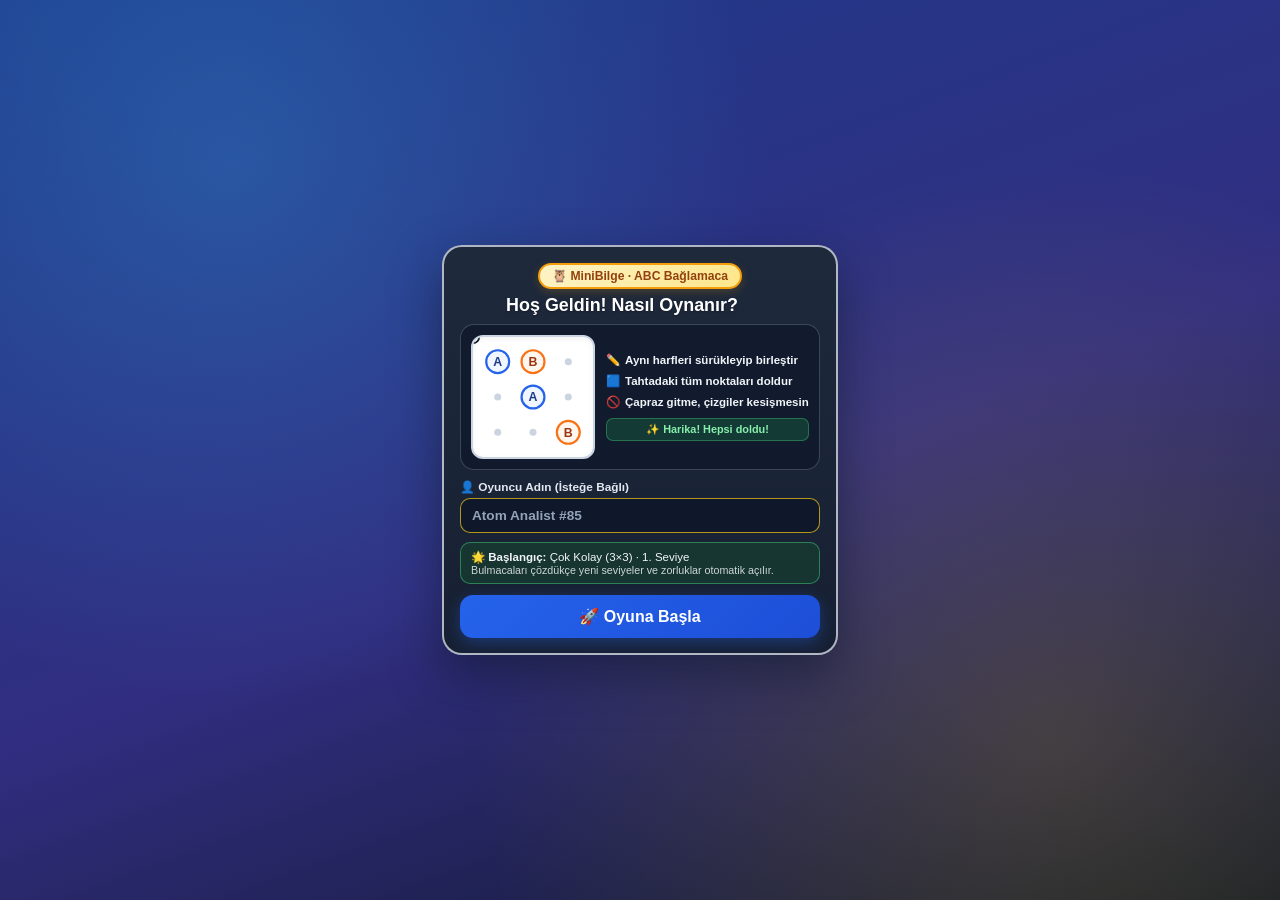
==== commit b88368d3: "Add files via upload" ====
--- a/index.html
+++ b/index.html
@@ -2576,26 +2576,106 @@
         transform: translate(-50%, 0);
       }
     }
+    .pickers-compact-bar,
+    .pickers-drag-handle {
+      display: none;
+    }
+    .pickers-body {
+      display: flex;
+      flex-direction: column;
+      gap: 5px;
+    }
+    @media (max-width: 859px) and (min-height: 521px), (max-width: 600px) {
+      .pickers-wrap { padding: 4px 6px 2px; gap: 3px; }
+      .pickers-compact-bar {
+        display: flex;
+        align-items: center;
+        gap: 6px;
+        cursor: pointer;
+        padding: 1px 2px;
+        user-select: none;
+      }
+      .pcb-pill {
+        background: var(--blue);
+        color: #fff;
+        border-radius: 7px;
+        padding: 3px 8px;
+        font-size: 0.68rem;
+        font-weight: 800;
+        white-space: nowrap;
+      }
+      .pcb-label {
+        font-size: 0.64rem;
+        font-weight: 800;
+        color: var(--muted-text);
+        white-space: nowrap;
+        margin-right: -3px;
+      }
+      .pcb-pill.pcb-lvl {
+        background: rgba(37, 99, 235, 0.12);
+        color: var(--accent-text);
+        border: 1px solid rgba(37, 99, 235, 0.3);
+      }
+      .pcb-hint {
+        margin-left: auto;
+        font-size: 0.64rem;
+        font-weight: 800;
+        color: var(--accent-text);
+        white-space: nowrap;
+      }
+      .pickers-body {
+        display: none;
+        gap: 3px;
+        padding-top: 2px;
+      }
+      .pickers-wrap.expanded .pickers-body {
+        display: flex;
+      }
+      .pickers-drag-handle {
+        display: flex;
+        align-items: center;
+        justify-content: center;
+        width: 100%;
+        height: 14px;
+        background: transparent;
+        border: none;
+        padding: 0;
+        cursor: grab;
+        touch-action: none;
+      }
+      .pickers-handle-bar {
+        width: 54px;
+        height: 4px;
+        border-radius: 99px;
+        background: #111827;
+        opacity: 0.85;
+        transition: width 0.15s, opacity 0.15s;
+      }
+      body.dark .pickers-handle-bar {
+        background: #e2e8f0;
+      }
+    }
     @media (max-width: 600px) {
-      body { padding: 0 6px 6px; }
-      .main-stage { gap: 3px; }
-      .hero { padding: 4px 8px; gap: 4px; margin: 0 -6px 3px; border-radius: 0 0 12px 12px; }
-      .hero-brand { gap: 5px; }
-      .hero-brand .kids { font-size: 0.96rem; padding: 2px 4px; border-radius: 8px; }
-      .hero h1 { font-size: 0.82rem; white-space: nowrap; }
+      body { padding: 0 6px 8px; }
+      .main-stage { gap: 7px; }
+      .hero { padding: 6px 10px; gap: 5px; margin: 0 -6px 5px; border-radius: 0 0 14px 14px; }
+      .hero-brand { gap: 6px; }
+      .hero-brand .kids { font-size: 1rem; padding: 3px 5px; border-radius: 8px; }
+      .hero h1 { font-size: 0.86rem; white-space: nowrap; }
       .hero .sub { display: none; }
-      .hero-mini-icons { gap: 3px; }
-      .icon-btn { width: 22px; height: 22px; font-size: 0.68rem; }
-      .main-fs-toggle-btn, .low-reach-toggle-pill { padding: 3px 6px; font-size: 0.64rem; }
-      .stats-card { padding: 2px 6px !important; }
-      .stat-item { font-size: 0.56rem; }
-      .stat-item span { font-size: 0.74rem; }
-      .gold-tour-banner { padding: 3px 8px; font-size: 0.62rem; white-space: nowrap; overflow: hidden; text-overflow: ellipsis; }
-      .pickers-wrap { padding: 3px 5px; gap: 2px; }
+      .hero-mini-icons { gap: 5px; }
+      .icon-btn { width: 27px; height: 27px; font-size: 0.78rem; }
+      .main-fs-toggle-btn, .low-reach-toggle-pill { padding: 4px 9px; font-size: 0.67rem; }
+      .hint-text { display: none; }
+      .stats-card { padding: 5px 8px !important; }
+      .stat-item { font-size: 0.58rem; }
+      .stat-item span { font-size: 0.78rem; }
+      .gold-tour-banner { padding: 4px 8px; font-size: 0.64rem; white-space: nowrap; overflow: hidden; text-overflow: ellipsis; }
+      .pickers-wrap { padding: 5px 7px 3px; gap: 3px; }
       .picker-label { display: none; }
-      .chip { padding: 2px 1px; font-size: 0.62rem; }
-      .chip .sub { font-size: 0.46rem; margin-top: 0; }
-      #singleBoardSection { padding: 4px 6px 5px; }
+      .chip { padding: 3px 2px; font-size: 0.64rem; }
+      .chip .sub { font-size: 0.48rem; margin-top: 0; }
+      #singleBoardSection { padding: 8px 6px 9px; }
       .rush-banner { padding: 4px 8px; margin-bottom: 4px; font-size: 0.68rem; }
       .memory-banner { padding: 4px 8px; margin-bottom: 4px; gap: 3px; }
       .memory-top-row { font-size: 0.66rem; gap: 4px; }
@@ -2606,14 +2686,14 @@
         align-items: center;
         justify-content: center;
         padding: 0;
-        margin-bottom: 3px;
+        margin-bottom: 6px;
       }
       .board-frame { width: min(calc(100% - 2px), 95vw, 60dvh); max-width: 100%; padding: 4px; margin: 0 auto; border-width: 3px; }
       body.main-fullscreen-mode .board-frame { width: min(calc(100% - 2px), 96vw, 62dvh); }
-      .status { gap: 3px; margin: 2px 0; font-size: 0.62rem; }
-      .note { font-size: 0.62rem; line-height: 1.12; margin-bottom: 3px; }
-      .actions { gap: 4px; margin-bottom: 1px; }
-      .actions .btn { padding: 5px 2px; font-size: 0.65rem; border-radius: 8px; white-space: nowrap; }
+      .status { gap: 4px; margin: 4px 0; font-size: 0.65rem; }
+      .note { font-size: 0.66rem; line-height: 1.25; margin-bottom: 6px; }
+      .actions { gap: 5px; margin-bottom: 2px; }
+      .actions .btn { padding: 8px 4px; font-size: 0.7rem; border-radius: 10px; white-space: nowrap; }
       .modal:not(.jigsaw-fullscreen) {
         width: calc(100vw - 16px) !important;
         max-width: calc(100vw - 16px) !important;
@@ -2983,13 +3063,13 @@
       gap: 6px;
     }
     @media (max-width: 600px) {
-      .top-quick-bar { gap: 4px; }
-      .top-quick-btn { padding: 4px 4px; font-size: 0.65rem; border-radius: 8px; gap: 3px; }
-      .mode-menu-wrap { gap: 5px; }
-      .how-to-btn { padding: 6px 8px; font-size: 0.67rem; border-radius: 10px; gap: 3px; }
-      .mode-menu-trigger { padding: 6px 8px; font-size: 0.67rem; border-radius: 10px; min-width: 0; gap: 4px; }
+      .top-quick-bar { gap: 5px; }
+      .top-quick-btn { padding: 7px 5px; font-size: 0.68rem; border-radius: 9px; gap: 4px; }
+      .mode-menu-wrap { gap: 6px; }
+      .how-to-btn { padding: 8px 9px; font-size: 0.69rem; border-radius: 10px; gap: 3px; }
+      .mode-menu-trigger { padding: 8px 9px; font-size: 0.69rem; border-radius: 10px; min-width: 0; gap: 4px; }
       #modeMenuBtnText { overflow: hidden; text-overflow: ellipsis; white-space: nowrap; }
-      #btnPdf { padding: 6px 9px !important; font-size: 0.67rem; border-radius: 10px; flex-shrink: 0; }
+      #btnPdf { padding: 8px 10px !important; font-size: 0.69rem; border-radius: 10px; flex-shrink: 0; }
     }
 
     /* 🎵 Fon Müziği Seçim Paneli (Üst Bar Altında Kompakt Açılır Kutu) */
@@ -3181,15 +3261,27 @@
         </div>
 
         <!-- Zorluk & Seviye Seçiciler -->
-        <div class="pickers-wrap">
-          <div class="picker">
-            <div class="picker-label">Zorluk Kademesi</div>
-            <div class="grades" id="gradeButtons"></div>
+        <div class="pickers-wrap" id="pickersWrap">
+          <div class="pickers-compact-bar" id="pickersCompactBar" role="button" tabindex="0" aria-expanded="false" title="Tüm zorluk ve seviyeleri aç / kapat">
+            <span class="pcb-label">Derece:</span>
+            <span class="pcb-pill" id="pcbGradeText">Çok Kolay</span>
+            <span class="pcb-label">Seviye:</span>
+            <span class="pcb-pill pcb-lvl" id="pcbLevelText">Seviye 1 (0/2)</span>
+            <span class="pcb-hint" id="pcbToggleHint">Tümü ▾</span>
           </div>
-          <div class="picker">
-            <div class="picker-label">Seviye</div>
-            <div class="levels" id="levelButtons"></div>
+          <div class="pickers-body" id="pickersBody">
+            <div class="picker">
+              <div class="picker-label">Zorluk Kademesi</div>
+              <div class="grades" id="gradeButtons"></div>
+            </div>
+            <div class="picker">
+              <div class="picker-label">Seviye</div>
+              <div class="levels" id="levelButtons"></div>
+            </div>
           </div>
+          <button type="button" class="pickers-drag-handle" id="pickersDragHandle" aria-label="Zorluk ve seviyeleri aç veya kapat" title="Aşağı çekerek tümünü aç / yukarı çekerek kapat">
+            <span class="pickers-handle-bar"></span>
+          </button>
         </div>
 
         <!-- Tekli "Menü" Butonu (Engelli Mod, 60sn Fırtına, Hafıza Modu, Macera Haritası, Bulmaca Tasarla) -->
@@ -3390,12 +3482,12 @@
   <!-- 🏆 Her Gün 20:00 Büyük Akşam Turnuvası Modalı -->
   <div class="modal-overlay" id="tourneyOverlay"></div>
   <div class="modal" id="tourneyModal" style="max-width:460px;">
-    <div style="display:flex;align-items:center;justify-content:space-between;gap:8px;margin-bottom:4px;">
-      <h3 style="margin:0;">🏆 Büyük 20:00 Akşam Turnuvası</h3>
-      <span class="tourney-pill" id="tourneyCountdownBadge" style="background:#4a148c;color:#fff;font-weight:900;">⏱️ 20:00</span>
+    <div style="display:flex;align-items:center;justify-content:space-between;gap:8px;margin-bottom:4px;padding-right:36px;">
+      <h3 style="margin:0;padding-right:4px;">🏆 Büyük 20:00 Akşam Turnuvası</h3>
+      <span class="tourney-pill" id="tourneyCountdownBadge" style="background:#4a148c;color:#fff;font-weight:900;flex-shrink:0;">⏱️ 20:00</span>
     </div>
     <p class="modal-note" id="tourneyStatusNote">
-      Her akşam saat <strong>20:00 – 21:00</strong> arasında tüm oyuncular aynı deterministik 5 etabı çözerek yarışır! Saat 20:00 dışında ise günün turnuva sorularıyla <strong>Antrenman Turnuvası</strong> yapabilir veya PDF kitapçığını çıkarabilirsin.
+      Her akşam saat <strong>20:00 – 20:30 (30 dakika)</strong> arasında oyuncular en son açtıkları seviye kilidine göre (tümü açıksa Uzman · 5. Seviye) 5 etabı çözerek yarışır!
     </p>
     <div class="modal-summary" id="tourneySummaryBar" style="background:#f3e5f5;color:#4a148c;">
       Bugünkü Turnuva İlerlemen: 0 / 5 Etap · Turnuva Puanın: 0
@@ -3625,6 +3717,11 @@
       <span>✏️ Kaşif Adın (Özelleştir):</span>
       <input type="text" id="profileNameInput" maxlength="20" placeholder="Örn: Zeki Kaşif #42"
         style="flex:1;max-width:210px;padding:7px 10px;border:2px solid #9fa8da;border-radius:8px;font-size:0.85rem;font-weight:800;">
+    </label>
+    <label class="field" style="margin-top:4px;">
+      <span>🏫 Sınıf / Grup Kodu (İsteğe Bağlı):</span>
+      <input type="text" id="profileGroupInput" maxlength="10" placeholder="Örn: 2A veya OKUL1 (Boş = Tümü)"
+        style="flex:1;max-width:210px;padding:6px 10px;border:1.5px solid #b0bec5;border-radius:8px;font-size:0.78rem;font-weight:800;text-transform:uppercase;">
     </label>
     <div style="display:flex;justify-content:space-between;gap:6px;margin:2px 0 6px;">
       <button type="button" class="pal-btn" id="btnOpenParentReport" style="font-size:0.7rem;padding:4px 10px;">👨‍🏫 Gelişim Raporu</button>
@@ -4792,12 +4889,22 @@
       const idx = Math.max(0, (stepLen - 1)) % SCALE_NOTES.length;
       playTone(SCALE_NOTES[idx], 0, 0.09, 'triangle', 0.09);
     }
+    function triggerHaptic(pattern) {
+      if (!soundEnabled) return;
+      try {
+        if (navigator && typeof navigator.vibrate === 'function') {
+          navigator.vibrate(pattern);
+        }
+      } catch (_) {}
+    }
     function playPathComplete() {
       playTone(587.33, 0, 0.14, 'sine', 0.12);
       playTone(880.00, 0.07, 0.20, 'sine', 0.13);
+      triggerHaptic(14);
     }
     function playSuccess() {
       [523, 659, 784, 1047].forEach((n, i) => playTone(n, i * 0.11, 0.26, 'sine', 0.14));
+      triggerHaptic([18, 40, 28]);
     }
     function playLevelUpFanfare() {
       // Seviye ve zorluk kademesi atlama müzikal arpej fanfarı
@@ -6182,6 +6289,11 @@
       const goldTourActive = (appData.goldTour || 0) > 0;
       const targetSec = goldTargetSec(gradeIdx, levelIdx);
 
+      const pcbGradeEl = document.getElementById('pcbGradeText');
+      const pcbLevelEl = document.getElementById('pcbLevelText');
+      if (pcbGradeEl) pcbGradeEl.textContent = GRADES[gradeIdx].label;
+      if (pcbLevelEl) pcbLevelEl.textContent = `Seviye ${cfg.level} (${curProg}/${req})`;
+
       const activeTheme = getActiveSymbolTheme();
       const mathTag = (activeTheme && (activeTheme.isMath || activeTheme.usesGrade))
         ? `<button type="button" class="tag math-grade-tag" id="btnStatusMathGrade" title="Sınıf seviyesini değiştir">🏫 ${getMathGrade()}. Sınıf (${activeTheme.isMath ? getMathOpBadgeLabel() : activeTheme.name})</button>`
@@ -6206,14 +6318,14 @@
 
       if (gradeIdx === 0 && levelIdx === 0 && solved === 0 && hintsUsed === 0) {
         noteEl.className = 'note teach';
-        noteEl.textContent = `Bir harfe dokun ve aynı harfe sürükle. Bu seviyede ${req} bulmaca çözünce otomatik olarak 2. Seviye açılacak!`;
+        noteEl.textContent = `👆 Harfe dokun, aynı harfe sürükle · 🎯 Hedef: ${curProg}/${req}`;
       } else if (!hintArmed && hintsUsed === 0) {
         noteEl.className = 'note';
         noteEl.textContent = dailyMode
-          ? `📅 Günün Sorusu (#${currentSeedCode}) · 2 kademeli ipucu hakkın var.`
+          ? `📅 Günün Sorusu (#${currentSeedCode}) · 💡 2 ipucu`
           : (goldTourActive
-              ? `🌟 Altın Taç Hedefi: ≤${targetSec}sn · İpucusuz ${req} çözüm (${curProg}/${req})`
-              : `Bu seviyeyi geçmek için ${req} bulmaca çözmelisin (İlerleme: ${curProg}/${req}).`);
+              ? `👑 Altın Taç: ⏱️ ≤${targetSec}sn · 💡 İpucusuz · ${curProg}/${req}`
+              : `🎯 Sonraki seviye için: ${curProg}/${req} bulmaca`);
       }
     }
 
@@ -6334,7 +6446,8 @@
         endpoints[letter].forEach(([r, c], epIdx) => {
           const { x, y } = nodeXY(r, c);
           const symText = getSymbol(letter, false, epIdx);
-          const neutralEdu = eduMode && !!appData.eduNeutralColor;
+          const autoNeutralByLevel = (levelIdx === 1 || levelIdx === 3 || levelIdx === 4);
+          const neutralEdu = eduMode && (!!appData.eduNeutralColor || autoNeutralByLevel);
           const badgeStroke = neutralEdu ? '#3949ab' : PATH_COLORS[letter];
 
           const circleR = cellGap * (eduMode ? 0.43 : 0.35);
@@ -7616,6 +7729,7 @@
     const tourneyCardBtn = document.getElementById('tourneyCardBtn');
     const TOURNEY_HOUR = 20;
     const TOURNEY_END_HOUR = 21;
+    const TOURNEY_DURATION_MINS = 30;
     let tourneyFrozenSec = 0;
 
     const TOURNAMENT_STAGES = [
@@ -7626,6 +7740,36 @@
       { stage: 5, title: '5. Etap · Büyük Şampiyonluk Finali', size: 8, pairs: 6, gi: 4, li: 3, basePts: 350, targetSec: 95, pct: 0.80 }
     ];
 
+    function getTourneyUnlockedTarget() {
+      const rawIdx = (typeof appData !== 'undefined' && typeof appData.unlockedIdx === 'number') ? appData.unlockedIdx : 0;
+      const uIdx = Math.max(0, Math.min(29, rawIdx));
+      const gi = Math.floor(uIdx / 5);
+      const li = uIdx % 5;
+      const gObj = (typeof GRADES !== 'undefined' && GRADES[gi]) ? GRADES[gi] : { label: 'Çok Kolay', levels: [{ level: 1, size: 3, pairs: 2 }] };
+      const lObj = (gObj.levels && gObj.levels[li]) || { level: 1, size: 3, pairs: 2 };
+      return { uIdx, gi, li, gradeLabel: gObj.label, levelNo: lObj.level, size: lObj.size, pairs: lObj.pairs };
+    }
+
+    function getTourneyStageConfig(stageIdx) {
+      const idx = Math.max(0, Math.min(TOURNAMENT_STAGES.length - 1, stageIdx));
+      const base = TOURNAMENT_STAGES[idx];
+      const tgt = getTourneyUnlockedTarget();
+      const targetSec = typeof goldTargetSec === 'function' ? Math.max(20, goldTargetSec(tgt.gi, tgt.li)) : base.targetSec;
+      const pct = Math.min(0.88, 0.38 + tgt.gi * 0.08 + idx * 0.02);
+      const gradeBonus = tgt.gi * 30 + tgt.li * 5;
+      return {
+        stage: base.stage,
+        title: `${base.title} (${tgt.gradeLabel} · S${tgt.levelNo})`,
+        size: tgt.size,
+        pairs: tgt.pairs,
+        gi: tgt.gi,
+        li: tgt.li,
+        basePts: base.basePts + gradeBonus,
+        targetSec,
+        pct
+      };
+    }
+
     const tPad2 = n => String(n).padStart(2, '0');
     function dateKeyOf(d) {
       return `${d.getFullYear()}-${tPad2(d.getMonth() + 1)}-${tPad2(d.getDate())}`;
@@ -7634,9 +7778,11 @@
       return dateKeyOf(new Date());
     }
     function getTourneyPhase(now = new Date()) {
-      const h = now.getHours();
-      if (h < TOURNEY_HOUR) return 'before';
-      if (h < TOURNEY_END_HOUR) return 'live';
+      const mins = now.getHours() * 60 + now.getMinutes();
+      const startMins = TOURNEY_HOUR * 60;
+      const endMins = startMins + TOURNEY_DURATION_MINS;
+      if (mins < startMins) return 'before';
+      if (mins < endMins) return 'live';
       return 'closed';
     }
     function nextTourneyStart(now = new Date()) {
@@ -7654,14 +7800,15 @@
     }
     function secsToLiveEnd() {
       const e = new Date();
-      e.setHours(TOURNEY_END_HOUR, 0, 0, 0);
+      e.setHours(TOURNEY_HOUR, TOURNEY_DURATION_MINS, 0, 0);
       return Math.max(0, Math.ceil((e.getTime() - Date.now()) / 1000));
     }
 
     function getTourneySeedForStage(stageIndex, dateStr) {
       const dStr = dateStr || getTourneyDateKey();
+      const tgt = getTourneyUnlockedTarget();
       let h = 2166136261;
-      const str = `TOURNEY-2000-${dStr}-S${stageIndex + 1}`;
+      const str = `TOURNEY-2000-${dStr}-U${tgt.uIdx}-S${stageIndex + 1}`;
       for (let i = 0; i < str.length; i++) {
         h ^= str.charCodeAt(i);
         h = Math.imul(h, 16777619);
@@ -7754,6 +7901,13 @@
     function tourneyTick() {
       const phase = getTourneyPhase();
       const tState = ensureTourneyState();
+
+      // 30 dakikalık süre (20:30) dolduğunda devam eden turnuva oturumunu otomatik bitir
+      if (tournamentMode && phase === 'closed') {
+        stopTournamentMode();
+        showToast('gentle', '⏰', 'Turnuva Süresi Doldu!',
+          '30 dakikalık canlı turnuva süresi (20:00–20:30) sona erdi. O ana kadar kazandığın puanlar sıralamaya kaydedildi!');
+      }
 
       // Bekleme salonundaki oyuncu için saat 20:00 olduğunda otomatik başlat
       if (phase === 'live' && !tState.completed && !tournamentMode &&
@@ -7964,17 +8118,18 @@
 
     // Turnuva etabı: tek çözümlü olduğu doğrulanan ilk deterministik soruyu seç (sonuç günlük önbelleğe alınır)
     function getVerifiedTourneyPuzzle(stageIdx, dateKey) {
-      const st = TOURNAMENT_STAGES[stageIdx];
+      const st = getTourneyStageConfig(stageIdx);
       const baseCode = getTourneySeedForStage(stageIdx, dateKey);
       const persist = dateKey === ensureTourneyState().date;
       if (persist && (!appData.tourneyUniqueCache || appData.tourneyUniqueCache.date !== dateKey)) {
         appData.tourneyUniqueCache = { date: dateKey, codes: {} };
       }
       const cache = persist ? appData.tourneyUniqueCache.codes : {};
+      const cacheKey = `${stageIdx}_${st.gi}_${st.li}`;
       const make = (code) => generatePuzzle(st.size, st.pairs, st.pct, null, 50, {
         seedCode: code, gi: st.gi, li: st.li, withObstacles: false
       });
-      const cached = cache[stageIdx];
+      const cached = cache[cacheKey];
       if (cached && cached.v === 2) {
         const p = make(cached.code);
         if (p) {
@@ -7990,13 +8145,13 @@
         if (!fallback) fallback = { puzzle: p, code };
         const ref = refineToUnique(p, 8);
         if (ref.unique) {
-          cache[stageIdx] = { code, unique: true, v: 2 };
+          cache[cacheKey] = { code, unique: true, v: 2 };
           if (persist) saveAppData();
           return ref;
         }
       }
       if (fallback) {
-        cache[stageIdx] = { code: fallback.code, unique: false, v: 2 };
+        cache[cacheKey] = { code: fallback.code, unique: false, v: 2 };
         if (persist) saveAppData();
         return { puzzle: fallback.puzzle, unique: false };
       }
@@ -8004,7 +8159,7 @@
     }
 
     /* ---------- 🌐 GERÇEK BULUT TURNUVA SIRALAMASI ---------- */
-    const TOURNEY_MAX_SCORE = TOURNAMENT_STAGES.reduce((s, st) => s + st.basePts + st.targetSec * 3 + 40, 0);
+    const TOURNEY_MAX_SCORE = 3500;
     let tourneyCloud = { date: null, list: null, status: 'idle', fetchedAt: 0 };
 
     function tourneyCloudKey(dateKey) {
@@ -8022,7 +8177,8 @@
           score: Math.floor(Number(e.s) || 0),
           sec: Math.floor(Number(e.t) || 0),
           stages: Math.min(5, Math.max(0, Math.floor(Number(e.g) || 0))),
-          done: !!e.d
+          done: !!e.d,
+          tier: String(e.k || '').slice(0, 18)
         };
       }).filter(e => e.score > 0 && e.score <= TOURNEY_MAX_SCORE && e.sec >= 3 && e.sec < 36000);
     }
@@ -8042,13 +8198,15 @@
         if (pushMine && tState.totalScore > 0) {
           ensureProfilesInit();
           const prof = appData.profiles[appData.activeProfileIdx || 0] || {};
+          const tgt = getTourneyUnlockedTarget();
           obj.p[getCurrentPlayerCloudId()] = {
             n: String(prof.name || 'Oyuncu').slice(0, 20),
             i: prof.icon || '🦊',
             s: Math.min(TOURNEY_MAX_SCORE, tState.totalScore),
             t: tState.totalSec,
             g: tState.stageScores.filter(x => x > 0).length,
-            d: tState.completed ? 1 : 0
+            d: tState.completed ? 1 : 0,
+            k: `${tgt.gradeLabel} · S${tgt.levelNo}`
           };
           const ids = Object.keys(obj.p).sort((a, b) =>
             ((obj.p[b].s || 0) - (obj.p[a].s || 0)) || ((obj.p[a].t || 0) - (obj.p[b].t || 0)));
@@ -8071,10 +8229,12 @@
       let list = online ? tourneyCloud.list.map(e => ({ ...e, isMe: e.id === myId, bot: false })) : [];
       if (tState.totalScore > 0) {
         const mine = list.find(e => e.isMe);
+        const tgt = getTourneyUnlockedTarget();
         const local = {
           id: myId, name: `${prof.name || 'Oyuncu'} (Sen)`, icon: prof.icon || '🦊',
           score: tState.totalScore, sec: tState.totalSec,
-          stages: tState.stageScores.filter(x => x > 0).length, done: tState.completed, isMe: true, bot: false
+          stages: tState.stageScores.filter(x => x > 0).length, done: tState.completed,
+          tier: `${tgt.gradeLabel} · S${tgt.levelNo}`, isMe: true, bot: false
         };
         if (mine) Object.assign(mine, local); else list.push(local);
       }
@@ -8095,15 +8255,15 @@
         html = `🎉 <strong>Bugünün turnuvasını tamamladın!</strong> Toplam: <strong>${tState.totalScore} puan</strong> · ${tState.totalSec} sn. ` +
                (inLobby ? `🟢 Yarınki turnuvanın bekleme salonundasın (${cd}).` : `Yarınki 20:00 turnuvası için şimdiden bekleme salonuna girebilirsin.`);
       } else if (phase === 'live') {
-        html = `🔴 <strong>Turnuva şu an CANLI!</strong> 5 etabı sırayla çöz; hız ve ipucusuz çözüm bonuslarını topla. Kapanış: <strong>21:00</strong>.` +
+        html = `🔴 <strong>Turnuva şu an CANLI! (30 dk)</strong> Kalan süre: <strong>${formatHMS(secsToLiveEnd()).slice(3)}</strong> · Kapanış: <strong>20:30</strong>.` +
                (tState.stageIdx > 0 ? ` Kaldığın yer: <strong>${tState.stageIdx + 1}. Etap</strong>.` : '');
       } else if (inLobby) {
-        html = `🟢 <strong>Bekleme salonundasın.</strong> Turnuva <strong>${cd}</strong> sonra (saat 20:00) <strong>otomatik</strong> başlayacak. ` +
+        html = `🟢 <strong>Bekleme salonundasın.</strong> Turnuva <strong>${cd}</strong> sonra (saat 20:00) <strong>otomatik</strong> başlayacak ve <strong>30 dakika (20:30'a kadar)</strong> sürecek. ` +
                `Bu sürede normal oyuna devam edebilirsin; son 10 saniyede sesli uyarı alırsın. Salondan çıkmak için alttaki butona tekrar dokun.`;
       } else if (phase === 'closed') {
-        html = `🌙 <strong>Bugünkü turnuva 21:00'de kapandı.</strong> Bir sonraki turnuva yarın <strong>20:00</strong>'de (${cd}). Şimdiden bekleme salonuna girip saatin gelmesini bekleyebilirsin.`;
+        html = `🌙 <strong>Bugünkü 30 dakikalık turnuva 20:30'da kapandı.</strong> Bir sonraki turnuva yarın <strong>20:00</strong>'de (${cd}). Şimdiden bekleme salonuna girip saatin gelmesini bekleyebilirsin.`;
       } else {
-        html = `🕗 Turnuva <strong>her gün saat 20:00</strong>'de başlar (20:00–21:00 arası açık). İstediğin saatte <strong>bekleme salonuna</strong> gir; saat geldiğinde turnuva otomatik başlar. Kalan süre: <strong>${cd}</strong>.`;
+        html = `🕗 Turnuva <strong>her gün saat 20:00</strong>'de başlar ve <strong>30 dakika (20:00–20:30)</strong> sürer. İstediğin saatte <strong>bekleme salonuna</strong> gir; saat geldiğinde turnuva otomatik başlar. Kalan süre: <strong>${cd}</strong>.`;
       }
       tourneyStatusNote.innerHTML = html;
     }
@@ -8140,12 +8300,14 @@
 
       if (tourneyStageList) {
         const revealCodes = tState.completed || getTourneyPhase() !== 'before';
-        tourneyStageList.innerHTML = TOURNAMENT_STAGES.map((st, idx) => {
+        tourneyStageList.innerHTML = TOURNAMENT_STAGES.map((_, idx) => {
+          const st = getTourneyStageConfig(idx);
           const sc = tState.stageScores[idx] || 0;
           const tm = tState.stageTimes[idx] || 0;
           const isDone = sc > 0;
           const isCurr = !tState.completed && idx === tState.stageIdx;
-          const cachedCode = appData.tourneyUniqueCache && appData.tourneyUniqueCache.date === tState.date && appData.tourneyUniqueCache.codes[idx];
+          const cacheKey = `${idx}_${st.gi}_${st.li}`;
+          const cachedCode = appData.tourneyUniqueCache && appData.tourneyUniqueCache.date === tState.date && appData.tourneyUniqueCache.codes[cacheKey];
           const codeTxt = revealCodes
             ? ` · Kod: #${cachedCode ? cachedCode.code : getTourneySeedForStage(idx, tState.date)}${cachedCode && cachedCode.unique ? ' ✔' : ''}`
             : '';
@@ -8169,10 +8331,15 @@
           ? `🟢 Canlı bulut sıralaması · ${board.realCount} gerçek oyuncu${board.realRank ? ` · Senin sıran: ${board.realRank}.` : ''}`
           : (tourneyCloud.status === 'loading' ? '🔄 Bulut sıralaması yükleniyor...' : '🌐 Çevrimdışı: yalnızca senin sonucun gösteriliyor.');
         const rowsHtml = board.list.length > 0
-          ? board.list.map((r, i) => `<div style="display:flex;justify-content:space-between;padding:4px 6px;border-radius:6px;margin-bottom:3px;background:${r.isMe ? '#fef3c7' : 'rgba(255,255,255,0.85)'};color:#263238;border:${r.isMe ? '1.5px solid #f59e0b' : '1px solid rgba(0,0,0,0.05)'};font-weight:${r.isMe ? '900' : '700'};">
-            <span>${i + 1}. ${escapeHtmlTourney(r.icon)} ${escapeHtmlTourney(r.name)}${!r.done ? ` <small>(${r.stages}/5)</small>` : ''}</span>
-            <span>${r.score}p · ${r.sec}sn</span>
-          </div>`).join('')
+          ? board.list.map((r, i) => {
+            const tierBadge = r.tier
+              ? ` <small style="background:rgba(37,99,235,0.12);color:#1d4ed8;padding:1px 5px;border-radius:4px;font-weight:800;font-size:0.65rem;">${escapeHtmlTourney(r.tier)}</small>`
+              : '';
+            return `<div style="display:flex;justify-content:space-between;align-items:center;padding:4px 6px;border-radius:6px;margin-bottom:3px;background:${r.isMe ? '#fef3c7' : 'rgba(255,255,255,0.85)'};color:#263238;border:${r.isMe ? '1.5px solid #f59e0b' : '1px solid rgba(0,0,0,0.05)'};font-weight:${r.isMe ? '900' : '700'};">
+              <span>${i + 1}. ${escapeHtmlTourney(r.icon)} ${escapeHtmlTourney(r.name)}${tierBadge}${!r.done ? ` <small>(${r.stages}/5)</small>` : ''}</span>
+              <span>${r.score}p · ${r.sec}sn</span>
+            </div>`;
+          }).join('')
           : `<div style="padding:8px 6px;text-align:center;opacity:0.8;font-size:0.74rem;">🏁 Bugünkü turnuvada henüz skor kaydeden gerçek oyuncu yok. İlk etabı çözerek liderliği al!</div>`;
         tourneyLeaderboardBox.innerHTML = `<div style="font-weight:900;margin-bottom:6px;display:flex;justify-content:space-between;">
             <span>🏅 Günün Sıralaması (${tState.date})</span>
@@ -8210,10 +8377,11 @@
 
       if (tournamentMode) {
         const tState = ensureTourneyState();
-        const st = TOURNAMENT_STAGES[tournamentStageIdx] || TOURNAMENT_STAGES[0];
+        const st = getTourneyStageConfig(tournamentStageIdx);
         const sec = puzzleSolved ? tourneyFrozenSec : Math.max(0, Math.floor((Date.now() - puzzleStartTime) / 1000));
         const over = sec > st.targetSec;
-        if (tourneyBannerTitle) tourneyBannerTitle.textContent = `🏆 Etap ${st.stage} / 5 · ${st.size}×${st.size}`;
+        const remTxt = getTourneyPhase() === 'live' ? ` · ⏳ Kalan: ${formatHMS(secsToLiveEnd()).slice(3)}` : '';
+        if (tourneyBannerTitle) tourneyBannerTitle.textContent = `🏆 Etap ${st.stage} / 5 · ${st.size}×${st.size}${remTxt}`;
         if (tourneyBannerTimer) tourneyBannerTimer.textContent =
           `⏱️ ${tPad2(Math.floor(sec / 60))}:${tPad2(sec % 60)} / ${st.targetSec}sn${over ? ' ⌛' : ''} · Puan: ${tState.totalScore || 0}`;
       } else if (lobbyShow) {
@@ -8225,7 +8393,7 @@
     function loadTournamentStage(stageIdx) {
       const tState = ensureTourneyState();
       tournamentStageIdx = Math.max(0, Math.min(TOURNAMENT_STAGES.length - 1, stageIdx));
-      const st = TOURNAMENT_STAGES[tournamentStageIdx];
+      const st = getTourneyStageConfig(tournamentStageIdx);
 
       // Not: Oyuncunun normal seviye ilerlemesi (gradeIdx/levelIdx) ve engel tercihi değiştirilmez.
       const verified = getVerifiedTourneyPuzzle(tournamentStageIdx, tState.date);
@@ -8313,7 +8481,7 @@
     function onTournamentStageWin(elapsedSec, earnedStars) {
       clearInterval(tournamentTimerInterval);
       const tState = ensureTourneyState();
-      const st = TOURNAMENT_STAGES[tournamentStageIdx] || TOURNAMENT_STAGES[0];
+      const st = getTourneyStageConfig(tournamentStageIdx);
       const speedBonus = Math.max(0, (st.targetSec - elapsedSec) * 3);
       const noHintBonus = hintsUsed === 0 ? 40 : 0;
       const stagePts = st.basePts + speedBonus + noHintBonus;
@@ -11487,7 +11655,8 @@
             s: myScore,
             t: Date.now(),
             c: incomingClaps,
-            cb: sanitizePublicNickname(prevEntry.cb || '')
+            cb: sanitizePublicNickname(prevEntry.cb || ''),
+            g: String(appData.groupCode || '').slice(0, 10)
           };
         }
 
@@ -11582,20 +11751,25 @@
       const peers = [];
       const seenNames = new Set();
 
+      const myGroup = String(appData.groupCode || '').trim().toUpperCase();
+
       // 1. Önce buluttaki tüm GERÇEK oyuncuları (arkadaşlarımızı) ekle
       const cloudMap = appData.cloudPlayersCache || {};
       Object.keys(cloudMap).forEach(cid => {
         if (cid === myCloudId) return; // Kendimizi aşağıda 'isMe: true' olarak ekleyeceğiz
         const item = cloudMap[cid];
         if (!item || !item.n) return;
+        const itemGroup = String(item.g || '').trim().toUpperCase().slice(0, 10);
+        if (myGroup && itemGroup !== myGroup) return;
         const cleanN = String(item.n).trim();
         const normKey = cleanN.toLowerCase();
         if (normKey === myName.trim().toLowerCase()) return;
         if (seenNames.has(normKey)) return;
         seenNames.add(normKey);
+        const grpTag = itemGroup ? ` [${itemGroup}]` : '';
         peers.push({
           cloudId: cid,
-          name: `🟢 ${cleanN}`,
+          name: `🟢 ${cleanN}${grpTag}`,
           rawName: cleanN,
           score: Math.max(0, Number(item.s) || 0),
           claps: Number(item.c) || 0,
@@ -11606,9 +11780,10 @@
 
       // 2. Kendimizi ekle
       const myCloudEntry = (cloudMap && cloudMap[myCloudId]) || {};
+      const myGrpTag = myGroup ? ` [${myGroup}]` : '';
       peers.push({
         cloudId: myCloudId,
-        name: `🌟 ${myName} (Sen)`,
+        name: `🌟 ${myName}${myGrpTag} (Sen)`,
         rawName: myName,
         score: myWeeklyScore,
         claps: Number(myCloudEntry.c) || 0,
@@ -11879,6 +12054,10 @@
       if (profileNameInput) {
         profileNameInput.value = appData.profiles[activeIdx].name;
       }
+      const profileGroupInput = document.getElementById('profileGroupInput');
+      if (profileGroupInput) {
+        profileGroupInput.value = appData.groupCode || '';
+      }
 
       const entries = buildGlobalLeaderboardEntries();
       const me = entries.find(e => e.isMe) || { rank: 52, score: 60 };
@@ -12109,6 +12288,10 @@
         const cleanName = (profileNameInput.value || '').trim().slice(0, 20);
         if (cleanName) {
           appData.profiles[activeIdx].name = cleanName;
+        }
+        const profileGroupInput = document.getElementById('profileGroupInput');
+        if (profileGroupInput) {
+          appData.groupCode = (profileGroupInput.value || '').trim().toUpperCase().replace(/[^A-Z0-9ÇĞİÖŞÜ_-]/g, '').slice(0, 10);
         }
         if (profileAgeGroupSelect) {
           setAgeGroupPreference(profileAgeGroupSelect.value);
@@ -12292,6 +12475,74 @@
         modal.prepend(btn);
       });
     })();
+
+    // Dikey mobilde Zorluk & Seviye çekmecesini (yatay siyah tutacak çizgi + özet çubuğu) yönet
+    (function initPickersDrawer() {
+      const wrap = document.getElementById('pickersWrap');
+      const bar = document.getElementById('pickersCompactBar');
+      const handle = document.getElementById('pickersDragHandle');
+      const hint = document.getElementById('pcbToggleHint');
+      if (!wrap || !bar || !handle) return;
+
+      function setExpanded(exp) {
+        wrap.classList.toggle('expanded', !!exp);
+        bar.setAttribute('aria-expanded', exp ? 'true' : 'false');
+        if (hint) hint.textContent = exp ? 'Gizle ▴' : 'Tümü ▾';
+      }
+      function toggleExpanded() {
+        playClick();
+        setExpanded(!wrap.classList.contains('expanded'));
+      }
+
+      bar.addEventListener('click', toggleExpanded);
+      bar.addEventListener('keydown', (e) => {
+        if (e.key === 'Enter' || e.key === ' ') {
+          e.preventDefault();
+          toggleExpanded();
+        }
+      });
+
+      let dragStartY = null;
+      let dragHandled = false;
+      handle.addEventListener('pointerdown', (e) => {
+        dragStartY = e.clientY;
+        dragHandled = false;
+        try { handle.setPointerCapture(e.pointerId); } catch (_) {}
+      });
+      handle.addEventListener('pointermove', (e) => {
+        if (dragStartY === null || dragHandled) return;
+        const dy = e.clientY - dragStartY;
+        if (dy >= 16) {
+          dragHandled = true;
+          playClick();
+          setExpanded(true);
+        } else if (dy <= -16) {
+          dragHandled = true;
+          playClick();
+          setExpanded(false);
+        }
+      });
+      handle.addEventListener('pointerup', () => {
+        if (!dragHandled && dragStartY !== null) {
+          toggleExpanded();
+        }
+        dragStartY = null;
+        dragHandled = false;
+      });
+      handle.addEventListener('pointercancel', () => {
+        dragStartY = null;
+        dragHandled = false;
+      });
+      const lvlContainer = document.getElementById('levelButtons');
+      if (lvlContainer) {
+        lvlContainer.addEventListener('click', (e) => {
+          const btn = e.target && e.target.closest ? e.target.closest('.chip:not(.locked)') : null;
+          if (btn && wrap.classList.contains('expanded')) {
+            setTimeout(() => setExpanded(false), 120);
+          }
+        });
+      }
+    })();
     function syncModeMenuUI(closeDropdown) {
       if (closeDropdown && modeMenuDropdown && btnModeMenuToggle) {
         modeMenuDropdown.classList.remove('open');
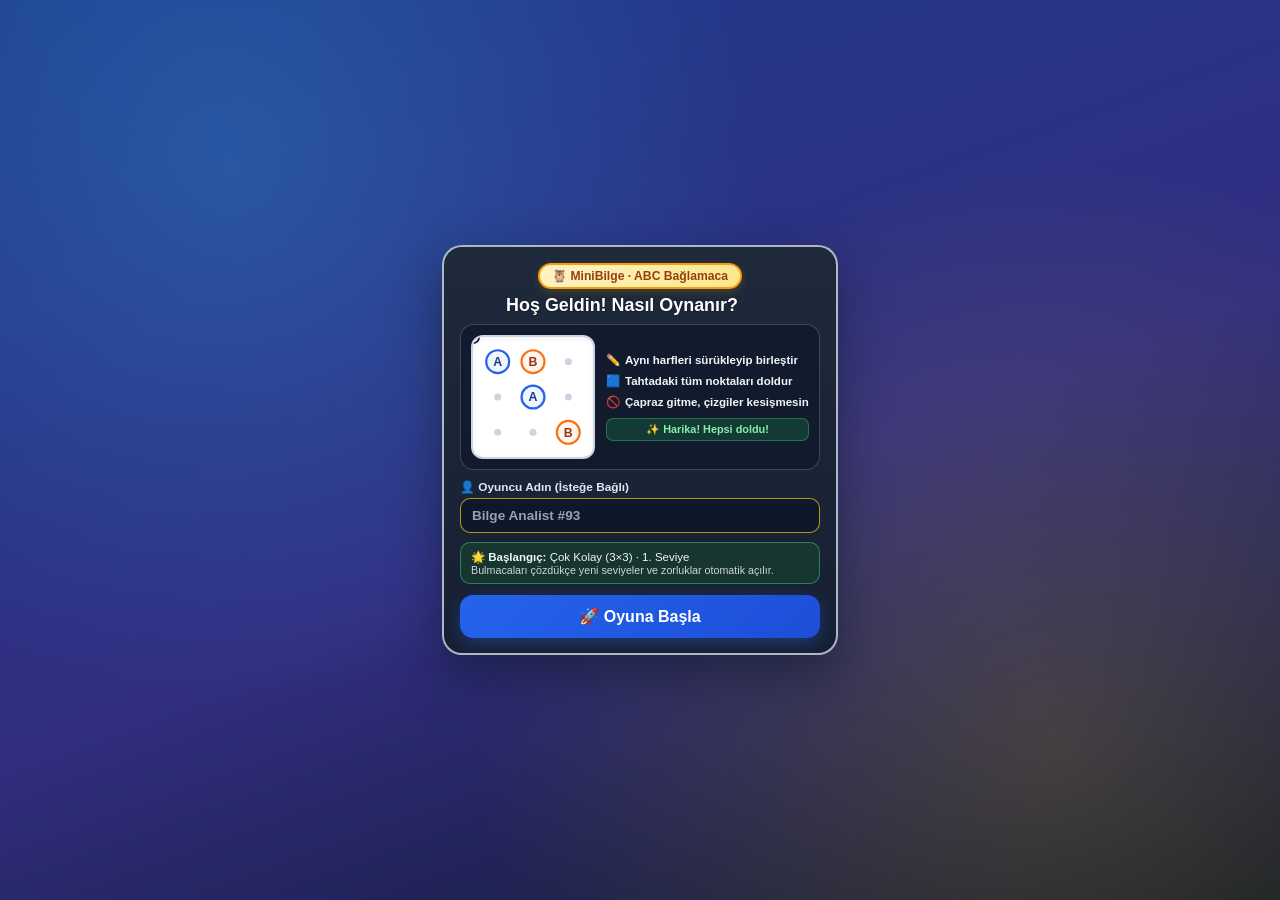
==== commit b203f8cf: "Add files via upload" ====
--- a/index.html
+++ b/index.html
@@ -102,6 +102,8 @@
       background: rgba(255,255,255,0.16);
       padding: 5px 8px;
       border-radius: 10px;
+      white-space: nowrap;
+      flex-shrink: 0;
     }
     .hero h1 {
       font-size: clamp(1.05rem, 3.8vw, 1.35rem);
@@ -2656,26 +2658,33 @@
       }
     }
     @media (max-width: 600px) {
-      body { padding: 0 6px 8px; }
-      .main-stage { gap: 7px; }
-      .hero { padding: 6px 10px; gap: 5px; margin: 0 -6px 5px; border-radius: 0 0 14px 14px; }
-      .hero-brand { gap: 6px; }
-      .hero-brand .kids { font-size: 1rem; padding: 3px 5px; border-radius: 8px; }
-      .hero h1 { font-size: 0.86rem; white-space: nowrap; }
+      body { padding: 0 6px 6px; }
+      .main-stage { gap: 4px; }
+      .hero,
+      body.main-fullscreen-mode .hero {
+        padding: 4px 8px;
+        gap: 3px;
+        margin: 0 -6px 3px;
+        border-radius: 0 0 12px 12px;
+      }
+      .hero-brand { gap: 5px; }
+      .hero-brand .kids { font-size: 0.92rem; padding: 2px 4px; border-radius: 8px; white-space: nowrap; flex-shrink: 0; }
+      .hero-title-row { flex-wrap: nowrap; gap: 4px; }
+      .hero h1 { font-size: 0.79rem; white-space: nowrap; }
       .hero .sub { display: none; }
-      .hero-mini-icons { gap: 5px; }
-      .icon-btn { width: 27px; height: 27px; font-size: 0.78rem; }
-      .main-fs-toggle-btn, .low-reach-toggle-pill { padding: 4px 9px; font-size: 0.67rem; }
-      .hint-text { display: none; }
-      .stats-card { padding: 5px 8px !important; }
-      .stat-item { font-size: 0.58rem; }
-      .stat-item span { font-size: 0.78rem; }
-      .gold-tour-banner { padding: 4px 8px; font-size: 0.64rem; white-space: nowrap; overflow: hidden; text-overflow: ellipsis; }
-      .pickers-wrap { padding: 5px 7px 3px; gap: 3px; }
+      .hero-mini-icons { gap: 4px; flex-shrink: 0; }
+      .icon-btn { width: 25px; height: 25px; font-size: 0.74rem; }
+      .main-fs-toggle-btn, .low-reach-toggle-pill { padding: 3px 8px; font-size: 0.65rem; }
+      .hint-text, .footer { display: none; }
+      .stats-card { padding: 3px 6px !important; }
+      .stat-item { font-size: 0.56rem; }
+      .stat-item span { font-size: 0.75rem; }
+      .gold-tour-banner { padding: 3px 8px; font-size: 0.62rem; white-space: nowrap; overflow: hidden; text-overflow: ellipsis; }
+      .pickers-wrap { padding: 3px 6px 2px; gap: 2px; }
       .picker-label { display: none; }
-      .chip { padding: 3px 2px; font-size: 0.64rem; }
-      .chip .sub { font-size: 0.48rem; margin-top: 0; }
-      #singleBoardSection { padding: 8px 6px 9px; }
+      .chip { padding: 2px 1px; font-size: 0.62rem; }
+      .chip .sub { font-size: 0.46rem; margin-top: 0; }
+      #singleBoardSection { padding: 5px 5px 6px; }
       .rush-banner { padding: 4px 8px; margin-bottom: 4px; font-size: 0.68rem; }
       .memory-banner { padding: 4px 8px; margin-bottom: 4px; gap: 3px; }
       .memory-top-row { font-size: 0.66rem; gap: 4px; }
@@ -2686,14 +2695,14 @@
         align-items: center;
         justify-content: center;
         padding: 0;
-        margin-bottom: 6px;
-      }
-      .board-frame { width: min(calc(100% - 2px), 95vw, 60dvh); max-width: 100%; padding: 4px; margin: 0 auto; border-width: 3px; }
-      body.main-fullscreen-mode .board-frame { width: min(calc(100% - 2px), 96vw, 62dvh); }
-      .status { gap: 4px; margin: 4px 0; font-size: 0.65rem; }
-      .note { font-size: 0.66rem; line-height: 1.25; margin-bottom: 6px; }
-      .actions { gap: 5px; margin-bottom: 2px; }
-      .actions .btn { padding: 8px 4px; font-size: 0.7rem; border-radius: 10px; white-space: nowrap; }
+        margin-bottom: 3px;
+      }
+      .board-frame { width: min(calc(100% - 2px), 95vw, 50dvh); max-width: 100%; padding: 4px; margin: 0 auto; border-width: 3px; }
+      body.main-fullscreen-mode .board-frame { width: min(calc(100% - 2px), 96vw, 56dvh); }
+      .status { gap: 3px; margin: 2px 0; font-size: 0.62rem; }
+      .note { font-size: 0.62rem; line-height: 1.15; margin-bottom: 3px; }
+      .actions { gap: 4px; margin-bottom: 1px; }
+      .actions .btn { padding: 6px 3px; font-size: 0.67rem; border-radius: 9px; white-space: nowrap; }
       .modal:not(.jigsaw-fullscreen) {
         width: calc(100vw - 16px) !important;
         max-width: calc(100vw - 16px) !important;
@@ -3063,13 +3072,13 @@
       gap: 6px;
     }
     @media (max-width: 600px) {
-      .top-quick-bar { gap: 5px; }
-      .top-quick-btn { padding: 7px 5px; font-size: 0.68rem; border-radius: 9px; gap: 4px; }
-      .mode-menu-wrap { gap: 6px; }
-      .how-to-btn { padding: 8px 9px; font-size: 0.69rem; border-radius: 10px; gap: 3px; }
-      .mode-menu-trigger { padding: 8px 9px; font-size: 0.69rem; border-radius: 10px; min-width: 0; gap: 4px; }
+      .top-quick-bar { gap: 4px; }
+      .top-quick-btn { padding: 5px 4px; font-size: 0.65rem; border-radius: 8px; gap: 3px; }
+      .mode-menu-wrap { gap: 5px; }
+      .how-to-btn { padding: 6px 8px; font-size: 0.67rem; border-radius: 9px; gap: 3px; }
+      .mode-menu-trigger { padding: 6px 8px; font-size: 0.67rem; border-radius: 9px; min-width: 0; gap: 4px; }
       #modeMenuBtnText { overflow: hidden; text-overflow: ellipsis; white-space: nowrap; }
-      #btnPdf { padding: 8px 10px !important; font-size: 0.69rem; border-radius: 10px; flex-shrink: 0; }
+      #btnPdf { padding: 6px 9px !important; font-size: 0.67rem; border-radius: 9px; flex-shrink: 0; }
     }
 
     /* 🎵 Fon Müziği Seçim Paneli (Üst Bar Altında Kompakt Açılır Kutu) */
@@ -3980,6 +3989,63 @@
       ]}
     ];
 
+    /* 👑 Altın Yıldız Turu (30 Seviye Tamamlandıktan Sonra Devreye Giren Usta / Üstat Kademeleri) */
+    const GOLD_TOUR_GRADES = [
+      { grade: 0, label: 'Bronz Usta', levels: [
+        { level: 1, size: 6, pairs: 4 },
+        { level: 2, size: 6, pairs: 5 },
+        { level: 3, size: 6, pairs: 5 },
+        { level: 4, size: 6, pairs: 6 },
+        { level: 5, size: 6, pairs: 6 }
+      ]},
+      { grade: 1, label: 'Gümüş Usta', levels: [
+        { level: 1, size: 6, pairs: 5 },
+        { level: 2, size: 6, pairs: 6 },
+        { level: 3, size: 7, pairs: 5 },
+        { level: 4, size: 7, pairs: 6 },
+        { level: 5, size: 7, pairs: 6 }
+      ]},
+      { grade: 2, label: 'Altın Usta', levels: [
+        { level: 1, size: 7, pairs: 5 },
+        { level: 2, size: 7, pairs: 6 },
+        { level: 3, size: 7, pairs: 6 },
+        { level: 4, size: 7, pairs: 7 },
+        { level: 5, size: 7, pairs: 7 }
+      ]},
+      { grade: 3, label: 'Elmas Usta', levels: [
+        { level: 1, size: 7, pairs: 6 },
+        { level: 2, size: 7, pairs: 7 },
+        { level: 3, size: 8, pairs: 6 },
+        { level: 4, size: 8, pairs: 7 },
+        { level: 5, size: 8, pairs: 7 }
+      ]},
+      { grade: 4, label: 'Büyük Üstat', levels: [
+        { level: 1, size: 8, pairs: 6 },
+        { level: 2, size: 8, pairs: 7 },
+        { level: 3, size: 8, pairs: 7 },
+        { level: 4, size: 8, pairs: 8 },
+        { level: 5, size: 8, pairs: 8 }
+      ]},
+      { grade: 5, label: 'Efsanevi Deha', levels: [
+        { level: 1, size: 8, pairs: 7 },
+        { level: 2, size: 8, pairs: 7 },
+        { level: 3, size: 8, pairs: 8 },
+        { level: 4, size: 8, pairs: 8 },
+        { level: 5, size: 8, pairs: 8 }
+      ]}
+    ];
+
+    function isGoldMasterMode() {
+      return (typeof appData !== 'undefined') && ((appData.goldTour || 0) > 0) && !(typeof isEduThemeActive === 'function' && isEduThemeActive());
+    }
+    function getActiveGrades() {
+      return isGoldMasterMode() ? GOLD_TOUR_GRADES : GRADES;
+    }
+    function getActiveGradeObj(gi) {
+      const list = getActiveGrades();
+      return list[gi] || list[0];
+    }
+
     const MAX_SIZE = 10;
     const LETTERS = 'ABCDEFGHI';
     const PATH_COLORS = {
@@ -4437,16 +4503,17 @@
     }
 
     function growthEvery(gi, li) {
-      return GRADES[gi].levels[li].size <= 3 ? 4 : 8;
+      return getActiveGradeObj(gi).levels[li].size <= 3 ? 4 : 8;
     }
 
     function grownSteps(gi, li, solved) {
+      if (isGoldMasterMode()) return 0;
       if (gi === 0) return 0;
       return Math.min(2, Math.floor(solved / growthEvery(gi, li)));
     }
 
     function variantFor(gi, li, solved) {
-      const cfg = GRADES[gi].levels[li];
+      const cfg = getActiveGradeObj(gi).levels[li];
       const grown = grownSteps(gi, li, solved);
       return {
         size: Math.min(cfg.size + grown, MAX_SIZE),
@@ -4456,6 +4523,10 @@
     }
 
     function percentileFor(gi, li, solved) {
+      if (isGoldMasterMode()) {
+        const basePct = 0.72 + gi * 0.045 + li * 0.008;
+        return Math.min(0.98, basePct);
+      }
       const r = difficultyRange(gi, li);
       const inVariant = solved - growthEvery(gi, li) * grownSteps(gi, li, solved);
       return Math.min(r.max, r.start + inVariant * r.step);
@@ -4927,13 +4998,26 @@
       try {
         const raw = localStorage.getItem(STORAGE_KEY);
         const parsed = raw ? JSON.parse(raw) : {};
-        return Object.assign({
+        const data = Object.assign({
           progress: {}, tourProgress: {}, unlockedIdx: 0,
           goldTour: 0, goldCrowns: {},
           score: 0, sound: true, dark: false, pattern: false,
           symbolTheme: 0, firstTime: false, achievements: {},
           noHintWins: 0, obstacleWins: 0, bestRush: 0
         }, parsed);
+        try {
+          const sp = new URLSearchParams(window.location.search);
+          if (sp.get('gold') === '1') {
+            data.goldTour = 1;
+            data.unlockedIdx = 29;
+            data.classicGradeIdx = 0;
+            data.classicLevelIdx = 0;
+            data.welcomeSeen = true;
+          } else if (sp.get('gold') === '0') {
+            data.goldTour = 0;
+          }
+        } catch (_) {}
+        return data;
       } catch (_) {
         return {
           progress: {}, tourProgress: {}, unlockedIdx: 0,
@@ -5038,7 +5122,11 @@
       return Object.keys(appData.goldCrowns || {}).length;
     }
     function goldTargetSec(gi, li) {
-      const sz = GRADES[gi].levels[li].size;
+      const gObj = getActiveGradeObj(gi);
+      const sz = gObj.levels[li].size;
+      if (isGoldMasterMode()) {
+        return Math.max(25, sz * 10 - gi * 3 - li);
+      }
       return sz * 10;
     }
     function updateGoldTourBanner() {
@@ -5049,8 +5137,8 @@
       const tour = appData.goldTour || 0;
       if (tour > 0) {
         banner.classList.add('show');
-        const tourName = tour === 1 ? '🌟 ALTIN YILDIZ TURU' : (tour === 2 ? '💎 ELMAS YILDIZ TURU' : `🔥 ${tour}. EFSANE TURU`);
-        if (titleEl) titleEl.textContent = `${tourName} · Sürede & İpucusuz Çöz!`;
+        const tourName = tour === 1 ? '🌟 ALTIN YILDIZ USTA TURU' : (tour === 2 ? '💎 ELMAS YILDIZ ÜSTAT TURU' : `🔥 ${tour}. EFSANE DEHA TURU`);
+        if (titleEl) titleEl.textContent = `${tourName} · 6×6–8×8 Uzman Zorluk!`;
         if (countEl) countEl.textContent = `👑 ${countGoldCrowns()} / 30 Taç`;
       } else {
         banner.classList.remove('show');
@@ -5105,9 +5193,10 @@
     }
 
     function getMemoryGradeConfig(gi = gradeIdx) {
+      const gLabel = getActiveGradeObj(gi) ? getActiveGradeObj(gi).label : 'Orta';
       if (gi === 0) {
         return {
-          tierName: '🌱 Çok Kolay · Yarı-Hafıza (Başlangıç Uçları Açık)',
+          tierName: `🌱 ${gLabel} · Yarı-Hafıza (Başlangıç Uçları Açık)`,
           halfHide: true,
           defaultColorHint: true,
           peeks: 3,
@@ -5116,7 +5205,7 @@
       }
       if (gi === 1) {
         return {
-          tierName: '⭐ Kolay · Renk Halkalı Hafıza',
+          tierName: `⭐ ${gLabel} · Renk Halkalı Hafıza`,
           halfHide: false,
           defaultColorHint: true,
           peeks: 3,
@@ -5125,7 +5214,7 @@
       }
       if (gi === 2 || gi === 3) {
         return {
-          tierName: `🔥 ${GRADES[gi] ? GRADES[gi].label : 'Orta'} · Klasik Tam Hafıza`,
+          tierName: `🔥 ${gLabel} · Klasik Tam Hafıza`,
           halfHide: false,
           defaultColorHint: false,
           peeks: 2,
@@ -5133,7 +5222,7 @@
         };
       }
       return {
-        tierName: `👑 ${GRADES[gi] ? GRADES[gi].label : 'Uzman'} · Usta Hafıza (Hızlı Süre)`,
+        tierName: `👑 ${gLabel} · Usta Hafıza (Hızlı Süre)`,
         halfHide: false,
         defaultColorHint: false,
         peeks: 1,
@@ -5954,7 +6043,7 @@
       return size * size - obstacles.length;
     }
     function nodeXY(r, c) { return { x: pad + c * cellGap, y: pad + r * cellGap }; }
-    function levelCfg() { return GRADES[gradeIdx].levels[levelIdx]; }
+    function levelCfg() { return getActiveGradeObj(gradeIdx).levels[levelIdx]; }
     
     function rebuildPaths() {
       const hasAnyPath = letters.some(l => paths[l] && paths[l].length > 0);
@@ -5977,7 +6066,7 @@
     /* Seçiciler */
     function buildGradeButtons() {
       gradeButtonsEl.innerHTML = '';
-      GRADES.forEach((g, i) => {
+      getActiveGrades().forEach((g, i) => {
         const unlocked = isGradeUnlocked(i);
         const allCrowns = g.levels.every((_, li) => hasGoldCrown(i, li));
         const btn = document.createElement('button');
@@ -6021,7 +6110,7 @@
     function buildLevelButtons() {
       levelButtonsEl.innerHTML = '';
       const req = requiredForLevel(gradeIdx);
-      GRADES[gradeIdx].levels.forEach((lvl, i) => {
+      getActiveGradeObj(gradeIdx).levels.forEach((lvl, i) => {
         const unlocked = isLevelUnlocked(gradeIdx, i);
         const curProg = Math.min(req, tourSolvedCount(gradeIdx, i));
         const isDone = curProg >= req;
@@ -6291,7 +6380,8 @@
 
       const pcbGradeEl = document.getElementById('pcbGradeText');
       const pcbLevelEl = document.getElementById('pcbLevelText');
-      if (pcbGradeEl) pcbGradeEl.textContent = GRADES[gradeIdx].label;
+      const curGradeLabel = getActiveGradeObj(gradeIdx).label;
+      if (pcbGradeEl) pcbGradeEl.textContent = curGradeLabel;
       if (pcbLevelEl) pcbLevelEl.textContent = `Seviye ${cfg.level} (${curProg}/${req})`;
 
       const activeTheme = getActiveSymbolTheme();
@@ -6300,7 +6390,7 @@
         : '';
 
       statusEl.innerHTML =
-        `<span class="tag"><strong>${GRADES[gradeIdx].label}</strong> · Seviye ${cfg.level}</span>` +
+        `<span class="tag"><strong>${curGradeLabel}</strong> · Seviye ${cfg.level}</span>` +
         `<span class="tag">${size}×${size} · Nokta: <strong>${filled}/${total}</strong></span>` +
         `<span class="tag solved">Seviye Hedefi: <strong>${curProg}/${req}</strong></span>` +
         mathTag +
@@ -6316,7 +6406,7 @@
         });
       }
 
-      if (gradeIdx === 0 && levelIdx === 0 && solved === 0 && hintsUsed === 0) {
+      if (!isGoldMasterMode() && gradeIdx === 0 && levelIdx === 0 && solved === 0 && hintsUsed === 0) {
         noteEl.className = 'note teach';
         noteEl.textContent = `👆 Harfe dokun, aynı harfe sürükle · 🎯 Hedef: ${curProg}/${req}`;
       } else if (!hintArmed && hintsUsed === 0) {
@@ -7231,8 +7321,8 @@
     function triggerSingleWin() {
       const prevGrade = gradeIdx;
       const prevLevel = levelIdx;
-      const prevGradeLabel = GRADES[prevGrade].label;
-      const prevLevelNum = GRADES[prevGrade].levels[prevLevel].level;
+      const prevGradeLabel = getActiveGradeObj(prevGrade).label;
+      const prevLevelNum = getActiveGradeObj(prevGrade).levels[prevLevel].level;
       const easy = prevGrade === 0 && prevLevel <= 1;
       const list = easy ? PRAISE_EASY : PRAISE_HARD;
       let title = list[(Math.random() * list.length) | 0];
@@ -7317,7 +7407,7 @@
                 }
               }
             } else if (prevGrade === 5 && prevLevel === 4) {
-              // 30. Seviye (Uzman - Seviye 5) bitti! 🌟 Altın Yıldız Turu başlasın!
+              // 30. Seviye (Uzman / Efsanevi Deha - Seviye 5) bitti! 🌟 Altın Yıldız Usta Turu başlasın!
               appData.goldTour = (appData.goldTour || 0) + 1;
               appData.unlockedIdx = 29;
               appData.tourProgress = {};
@@ -7326,9 +7416,9 @@
               saveCurrentThemePosition();
               pendingFloor = null;
               toastIconChar = '👑';
-              title = '🌟 ALTIN YILDIZ TURU AÇILDI!';
-              levelUpMsg = `Tebrikler! Tüm 30 seviyeyi tamamladın! 🎖️ "👑 Büyük Zeka Ustası Tebrik Kartın" otomatik olarak Profilindeki "🏅 Başarılarım" bölümüne kaydedildi! Şimdi "🌟 Altın Yıldız Turu" başladı: 30 Altın Tacı (👑) topla!`;
-              toastNext.textContent = '🌟 Altın Tura Başla →';
+              title = '🌟 ALTIN YILDIZ USTA TURU AÇILDI!';
+              levelUpMsg = `Tebrikler! Tüm 30 seviyeyi tamamladın! 🎖️ "👑 Büyük Zeka Ustası Tebrik Kartın" otomatik olarak Profilindeki "🏅 Başarılarım" bölümüne kaydedildi! Şimdi yepyeni 6 Usta Kademesi ("Bronz Usta"dan "Efsanevi Deha"ya, 6×6–8×8 uzman zorlukta) açıldı: 30 Altın Tacı (👑) topla!`;
+              toastNext.textContent = '🌟 Bronz Usta Turuna Başla →';
             } else {
               let nextGi = prevGrade;
               let nextLi = prevLevel + 1;
@@ -7346,17 +7436,20 @@
               levelIdx = nextLi;
               saveCurrentThemePosition();
               pendingFloor = null;
+              const nextGObj = getActiveGradeObj(nextGi);
 
               if (gradeChanged) {
                 toastIconChar = '🚀';
-                title = `Yeni Zorluk Açıldı: ${GRADES[nextGi].label}!`;
-                levelUpMsg = `${prevGradeLabel} kademesini tamamen bitirdin! 🎖️ "${prevGradeLabel} Tebrik Kartın" otomatik olarak Profilindeki "🏅 Başarılarım" bölümüne kaydedildi ve "${GRADES[nextGi].label} · Seviye 1" açıldı!`;
-                toastNext.textContent = `${GRADES[nextGi].label} Kademesine Başla →`;
+                title = `Yeni Zorluk Açıldı: ${nextGObj.label}!`;
+                levelUpMsg = isGoldMasterMode()
+                  ? `${prevGradeLabel} kademesindeki tüm hedefleri tamamladın ve bir üst usta kademesi olan "${nextGObj.label} · Seviye 1"e geçtin!`
+                  : `${prevGradeLabel} kademesini tamamen bitirdin! 🎖️ "${prevGradeLabel} Tebrik Kartın" otomatik olarak Profilindeki "🏅 Başarılarım" bölümüne kaydedildi ve "${nextGObj.label} · Seviye 1" açıldı!`;
+                toastNext.textContent = `${nextGObj.label} Kademesine Başla →`;
               } else {
                 toastIconChar = '⬆️';
-                title = `Seviye ${GRADES[nextGi].levels[nextLi].level} Açıldı!`;
-                levelUpMsg = `Bu seviyedeki ${req}/${req} hedefini tamamladın ve otomatik olarak Seviye ${GRADES[nextGi].levels[nextLi].level}'e geçtin!`;
-                toastNext.textContent = `Seviye ${GRADES[nextGi].levels[nextLi].level}'e Geç →`;
+                title = `Seviye ${nextGObj.levels[nextLi].level} Açıldı!`;
+                levelUpMsg = `Bu seviyedeki ${req}/${req} hedefini tamamladın ve otomatik olarak Seviye ${nextGObj.levels[nextLi].level}'e geçtin!`;
+                toastNext.textContent = `Seviye ${nextGObj.levels[nextLi].level}'e Geç →`;
               }
             }
             playLevelUpFanfare();
@@ -7685,7 +7778,7 @@
     const seedApply = document.getElementById('seedApply');
 
     function openSeedModal() {
-      currentSeedDisplay.textContent = `Mevcut Soru Kodu: #${currentSeedCode} (${GRADES[gradeIdx].label} · Seviye ${levelCfg().level})`;
+      currentSeedDisplay.textContent = `Mevcut Soru Kodu: #${currentSeedCode} (${getActiveGradeObj(gradeIdx).label} · Seviye ${levelCfg().level})`;
       seedInput.value = currentSeedCode;
       seedOverlay.classList.add('show');
       seedModal.classList.add('show');
@@ -8907,7 +9000,8 @@
       }
 
       function addLevel(gi, li, n) {
-        const cfg = GRADES[gi].levels[li];
+        const gObj = getActiveGradeObj(gi);
+        const cfg = gObj.levels[li];
         const v = variantFor(gi, li, solvedCount(gi, li));
         const range = difficultyRange(gi, li);
         const stars = '★'.repeat(Math.min(5, gi + 1)) + '☆'.repeat(Math.max(0, 4 - gi));
@@ -8923,7 +9017,7 @@
           const basePts = (gi + 1) * 50 + li * 15;
           items.push({
             puzzle,
-            caption: `${GRADES[gi].label} · Seviye ${cfg.level} · Soru ${i + 1} (${v.size}×${v.size} · #${puzzle.code})`,
+            caption: `${gObj.label} · Seviye ${cfg.level} · Soru ${i + 1} (${v.size}×${v.size} · #${puzzle.code})`,
             meta: `Zorluk: ${stars} | Hedef Süre: ${targetSec} sn | Puan: ${basePts}p | Çözüm Süresi: .........`
           });
         }
@@ -8935,15 +9029,15 @@
         const targetSec = goldTargetSec(gradeIdx, levelIdx);
         items.push({
           puzzle: { s: size, sol, obstacles: obsIdx, code: currentSeedCode },
-          caption: `${GRADES[gradeIdx].label} · Seviye ${levelCfg().level} · Soru #${currentSeedCode} (${size}×${size})`,
+          caption: `${getActiveGradeObj(gradeIdx).label} · Seviye ${levelCfg().level} · Soru #${currentSeedCode} (${size}×${size})`,
           meta: `Hedef Süre: ${targetSec} sn | Puan Değeri: ${puzzleScore || 100}p | Çözüm Süresi: .........`
         });
       } else if (scope === 'level') {
         addLevel(gradeIdx, levelIdx, count);
       } else if (scope === 'grade') {
-        GRADES[gradeIdx].levels.forEach((_, li) => addLevel(gradeIdx, li, count));
+        getActiveGradeObj(gradeIdx).levels.forEach((_, li) => addLevel(gradeIdx, li, count));
       } else {
-        GRADES.forEach((g, gi) => g.levels.forEach((_, li) => addLevel(gi, li, count)));
+        getActiveGrades().forEach((g, gi) => g.levels.forEach((_, li) => addLevel(gi, li, count)));
       }
       return items;
     }
@@ -9026,7 +9120,7 @@
 
     function scopeLabel(scope) {
       const cfg = levelCfg();
-      const label = GRADES[gradeIdx].label;
+      const label = getActiveGradeObj(gradeIdx).label;
       if (scope === 'question') return `${label} · Seviye ${cfg.level} · Ekrandaki soru`;
       if (scope === 'level') return `${label} · Seviye ${cfg.level}`;
       if (scope === 'grade') return `${label} Grubu`;
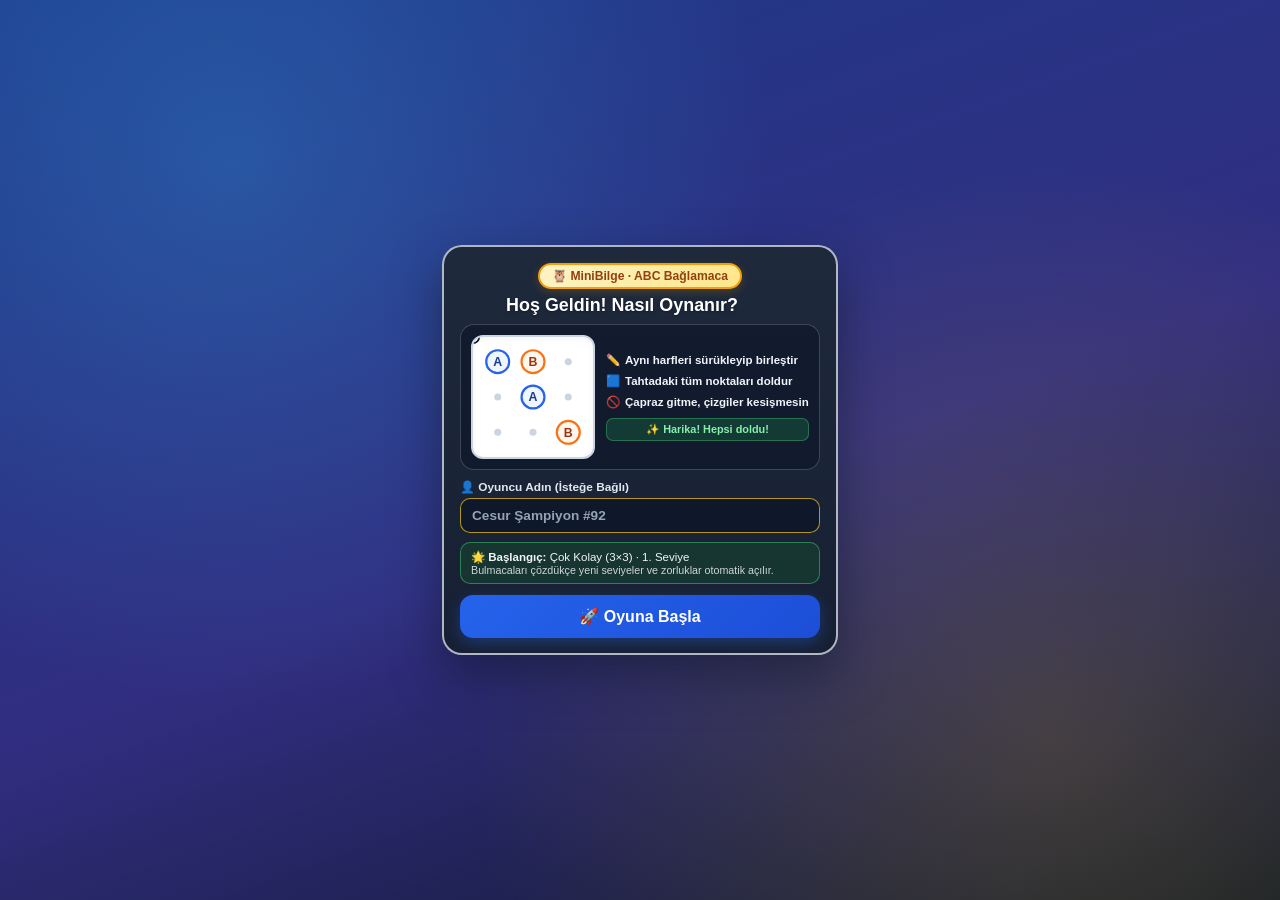
==== commit 18917a24: "Add files via upload" ====
--- a/index.html
+++ b/index.html
@@ -439,6 +439,30 @@
       margin: 0 0 4px;
       border-radius: 0 0 14px 14px;
       padding: 6px clamp(8px, 1.8vw, 24px);
+    }
+    @media (max-width: 859px) and (min-height: 521px) {
+      body.main-fullscreen-mode .main-stage {
+        flex: 1;
+        min-height: 0;
+      }
+      body.main-fullscreen-mode #singleBoardSection {
+        flex: 1;
+        display: flex;
+        flex-direction: column;
+        justify-content: space-between;
+      }
+      body.main-fullscreen-mode #singleBoardSection .board-wrap {
+        flex: 1;
+        display: flex;
+        align-items: center;
+        justify-content: center;
+      }
+      body.main-fullscreen-mode .board-frame {
+        width: min(calc(100% - 2px), 96vw, calc(100dvh - 335px)) !important;
+      }
+      body.main-fullscreen-mode .mode-menu-wrap {
+        margin-top: auto;
+      }
     }
     @media (min-width: 860px) {
       body.main-fullscreen-mode .main-stage {
@@ -2587,6 +2611,39 @@
       flex-direction: column;
       gap: 5px;
     }
+    .tour-switch-bar {
+      display: none;
+      grid-template-columns: 1fr 1fr;
+      gap: 5px;
+      margin-bottom: 2px;
+    }
+    .tour-switch-bar.show {
+      display: grid;
+    }
+    .tour-switch-btn {
+      border: 1.5px solid #9fa8da;
+      background: var(--card-bg);
+      color: var(--accent-text);
+      border-radius: 8px;
+      padding: 5px 6px;
+      font-size: 0.68rem;
+      font-weight: 800;
+      cursor: pointer;
+      transition: 0.15s;
+      touch-action: manipulation;
+    }
+    .tour-switch-btn.active {
+      background: var(--blue);
+      border-color: var(--blue);
+      color: #fff;
+      box-shadow: 0 2px 6px rgba(46, 58, 146, 0.22);
+    }
+    .tour-switch-btn.gold-btn.active {
+      background: linear-gradient(135deg, #d97706, #b45309);
+      border-color: #92400e;
+      color: #fff;
+      box-shadow: 0 2px 8px rgba(217, 119, 6, 0.28);
+    }
     @media (max-width: 859px) and (min-height: 521px), (max-width: 600px) {
       .pickers-wrap { padding: 4px 6px 2px; gap: 3px; }
       .pickers-compact-bar {
@@ -2632,6 +2689,39 @@
       }
       .pickers-wrap.expanded .pickers-body {
         display: flex;
+      }
+      .tour-switch-bar {
+        display: none;
+        grid-template-columns: 1fr 1fr;
+        gap: 5px;
+        margin-bottom: 2px;
+      }
+      .tour-switch-bar.show {
+        display: grid;
+      }
+      .tour-switch-btn {
+        border: 1.5px solid #9fa8da;
+        background: var(--card-bg);
+        color: var(--accent-text);
+        border-radius: 8px;
+        padding: 4px 6px;
+        font-size: 0.67rem;
+        font-weight: 800;
+        cursor: pointer;
+        transition: 0.15s;
+        touch-action: manipulation;
+      }
+      .tour-switch-btn.active {
+        background: var(--blue);
+        border-color: var(--blue);
+        color: #fff;
+        box-shadow: 0 2px 6px rgba(46, 58, 146, 0.22);
+      }
+      .tour-switch-btn.gold-btn.active {
+        background: linear-gradient(135deg, #d97706, #b45309);
+        border-color: #92400e;
+        color: #fff;
+        box-shadow: 0 2px 8px rgba(217, 119, 6, 0.28);
       }
       .pickers-drag-handle {
         display: flex;
@@ -2832,6 +2922,8 @@
       .levels { grid-template-columns: repeat(5, minmax(0, 1fr)); gap: 3px; }
       .chip { min-width: 0; overflow: hidden; padding: 3px 1px; font-size: 0.54rem; }
       .chip .sub { font-size: 0.43rem; margin-top: 0; }
+      .tour-switch-bar { gap: 3px; margin-bottom: 2px; }
+      .tour-switch-btn { padding: 2px 3px; font-size: 0.5rem; border-radius: 6px; }
       .top-quick-bar {
         grid-column: 3;
         grid-row: 2;
@@ -3279,6 +3371,10 @@
             <span class="pcb-hint" id="pcbToggleHint">Tümü ▾</span>
           </div>
           <div class="pickers-body" id="pickersBody">
+            <div class="tour-switch-bar" id="tourSwitchBar">
+              <button type="button" class="tour-switch-btn" id="btnSwitchClassicTour" title="Daha önce açtığın tüm Klasik (Çok Kolay - Uzman) derece ve seviyelere git">🧩 Klasik Dereceler (30/30 Açık)</button>
+              <button type="button" class="tour-switch-btn gold-btn active" id="btnSwitchGoldTour" title="Altın Usta Turu (Bronz Usta - Efsanevi Deha) kademelerine git">👑 Altın Usta Turu</button>
+            </div>
             <div class="picker">
               <div class="picker-label">Zorluk Kademesi</div>
               <div class="grades" id="gradeButtons"></div>
@@ -4036,7 +4132,10 @@
     ];
 
     function isGoldMasterMode() {
-      return (typeof appData !== 'undefined') && ((appData.goldTour || 0) > 0) && !(typeof isEduThemeActive === 'function' && isEduThemeActive());
+      return (typeof appData !== 'undefined')
+        && ((appData.goldTour || 0) > 0)
+        && !appData.viewClassicInGoldTour
+        && !(typeof isEduThemeActive === 'function' && isEduThemeActive());
     }
     function getActiveGrades() {
       return isGoldMasterMode() ? GOLD_TOUR_GRADES : GRADES;
@@ -5000,7 +5099,8 @@
         const parsed = raw ? JSON.parse(raw) : {};
         const data = Object.assign({
           progress: {}, tourProgress: {}, unlockedIdx: 0,
-          goldTour: 0, goldCrowns: {},
+          goldTour: 0, goldUnlockedIdx: 0, goldProgress: {}, goldTourProgress: {},
+          viewClassicInGoldTour: false, goldCrowns: {},
           score: 0, sound: true, dark: false, pattern: false,
           symbolTheme: 0, firstTime: false, achievements: {},
           noHintWins: 0, obstacleWins: 0, bestRush: 0
@@ -5010,11 +5110,16 @@
           if (sp.get('gold') === '1') {
             data.goldTour = 1;
             data.unlockedIdx = 29;
+            data.goldUnlockedIdx = 0;
+            data.viewClassicInGoldTour = (sp.get('classic') === '1');
+            data.goldGradeIdx = 0;
+            data.goldLevelIdx = 0;
             data.classicGradeIdx = 0;
             data.classicLevelIdx = 0;
             data.welcomeSeen = true;
           } else if (sp.get('gold') === '0') {
             data.goldTour = 0;
+            data.viewClassicInGoldTour = false;
           }
         } catch (_) {}
         return data;
@@ -5061,6 +5166,9 @@
         const store = getEduThemeProgress(theme.id);
         store.gradeIdx = gradeIdx;
         store.levelIdx = levelIdx;
+      } else if (isGoldMasterMode()) {
+        appData.goldGradeIdx = gradeIdx;
+        appData.goldLevelIdx = levelIdx;
       } else {
         appData.classicGradeIdx = gradeIdx;
         appData.classicLevelIdx = levelIdx;
@@ -5077,8 +5185,18 @@
           gradeIdx = 2;
           levelIdx = 2;
         }
+      } else if (isGoldMasterMode()) {
+        const maxU = Math.min(29, appData.goldUnlockedIdx || 0);
+        const defGi = Math.floor(maxU / 5);
+        const defLi = maxU % 5;
+        gradeIdx = (typeof appData.goldGradeIdx === 'number') ? Math.max(0, Math.min(5, appData.goldGradeIdx)) : defGi;
+        levelIdx = (typeof appData.goldLevelIdx === 'number') ? Math.max(0, Math.min(4, appData.goldLevelIdx)) : defLi;
+        if (!isLevelUnlocked(gradeIdx, levelIdx)) {
+          gradeIdx = defGi;
+          levelIdx = defLi;
+        }
       } else {
-        const maxU = Math.min(29, appData.unlockedIdx || 0);
+        const maxU = Math.min(29, (appData.goldTour || 0) > 0 ? 29 : (appData.unlockedIdx || 0));
         const defGi = Math.floor(maxU / 5);
         const defLi = maxU % 5;
         gradeIdx = (typeof appData.classicGradeIdx === 'number') ? Math.max(0, Math.min(5, appData.classicGradeIdx)) : defGi;
@@ -5092,14 +5210,23 @@
 
     function levelKey(gi, li) { return `g${GRADES[gi].grade}-l${GRADES[gi].levels[li].level}`; }
     function solvedCount(gi, li) {
+      const k = levelKey(gi, li);
+      if (isGoldMasterMode()) {
+        return ((appData.goldProgress && appData.goldProgress[k]) || 0);
+      }
       const store = getActiveProgressStore();
-      return ((store.progress && store.progress[levelKey(gi, li)]) || 0);
+      return ((store.progress && store.progress[k]) || 0);
     }
     function requiredForLevel(gi) { return gi <= 2 ? 2 : 3; }
     function tourSolvedCount(gi, li) {
+      const k = levelKey(gi, li);
+      if (isGoldMasterMode()) {
+        if (!appData.goldTourProgress) appData.goldTourProgress = {};
+        return (appData.goldTourProgress[k] || 0);
+      }
       const store = getActiveProgressStore();
       if (!store.tourProgress) store.tourProgress = {};
-      return (store.tourProgress[levelKey(gi, li)] || 0);
+      return (store.tourProgress[k] || 0);
     }
     function isLevelUnlocked(gi, li) {
       if (isEduThemeActive()) {
@@ -5108,6 +5235,9 @@
         const store = getActiveProgressStore();
         return gIdx <= (store.unlockedIdx || 0);
       }
+      if (isGoldMasterMode()) {
+        return (gi * 5 + li) <= (appData.goldUnlockedIdx || 0);
+      }
       if ((appData.goldTour || 0) > 0) return true;
       return (gi * 5 + li) <= (appData.unlockedIdx || 0);
     }
@@ -5116,6 +5246,7 @@
     }
     function hasGoldCrown(gi, li) {
       if (isEduThemeActive()) return false;
+      if (!isGoldMasterMode()) return false;
       return !!(appData.goldCrowns && appData.goldCrowns[levelKey(gi, li)]);
     }
     function countGoldCrowns() {
@@ -5155,11 +5286,18 @@
 
     function addSolved(gi, li) {
       const k = levelKey(gi, li);
-      const store = getActiveProgressStore();
-      if (!store.progress) store.progress = {};
-      store.progress[k] = (store.progress[k] || 0) + 1;
-      if (!store.tourProgress) store.tourProgress = {};
-      store.tourProgress[k] = (store.tourProgress[k] || 0) + 1;
+      if (isGoldMasterMode()) {
+        if (!appData.goldProgress) appData.goldProgress = {};
+        appData.goldProgress[k] = (appData.goldProgress[k] || 0) + 1;
+        if (!appData.goldTourProgress) appData.goldTourProgress = {};
+        appData.goldTourProgress[k] = (appData.goldTourProgress[k] || 0) + 1;
+      } else {
+        const store = getActiveProgressStore();
+        if (!store.progress) store.progress = {};
+        store.progress[k] = (store.progress[k] || 0) + 1;
+        if (!store.tourProgress) store.tourProgress = {};
+        store.tourProgress[k] = (store.tourProgress[k] || 0) + 1;
+      }
       if (isEduThemeActive()) {
         appData.eduTotalSolved = (appData.eduTotalSolved || 0) + 1;
       }
@@ -5183,6 +5321,7 @@
     function updateStatsUI() {
       let total = appData.eduTotalSolved || 0;
       Object.values(appData.progress || {}).forEach(v => total += v);
+      Object.values(appData.goldProgress || {}).forEach(v => total += v);
       statTotalSolved.textContent = total;
       statScore.textContent = appData.score;
       statStreak.textContent = `🔥 ${streakCount}`;
@@ -6064,7 +6203,44 @@
     }
 
     /* Seçiciler */
+    function updateTourSwitchBarUI() {
+      const bar = document.getElementById('tourSwitchBar');
+      const btnClassic = document.getElementById('btnSwitchClassicTour');
+      const btnGold = document.getElementById('btnSwitchGoldTour');
+      if (!bar) return;
+      const showSwitch = ((appData.goldTour || 0) > 0) && !(typeof isEduThemeActive === 'function' && isEduThemeActive());
+      bar.classList.toggle('show', showSwitch);
+      if (!showSwitch) return;
+      const inGold = isGoldMasterMode();
+      if (btnClassic) btnClassic.classList.toggle('active', !inGold);
+      if (btnGold) btnGold.classList.toggle('active', inGold);
+    }
+
+    function switchClassicOrGoldTour(viewClassic) {
+      if ((appData.goldTour || 0) <= 0) return;
+      const wantClassic = !!viewClassic;
+      if (!!appData.viewClassicInGoldTour === wantClassic) return;
+      playClick();
+      saveCurrentThemePosition();
+      appData.viewClassicInGoldTour = wantClassic;
+      loadCurrentThemePosition();
+      saveAppData();
+      dailyMode = false;
+      if (btnDaily) btnDaily.classList.remove('active');
+      buildGradeButtons();
+      buildLevelButtons();
+      newPuzzle();
+    }
+
+    (function bindTourSwitchButtons() {
+      const btnClassic = document.getElementById('btnSwitchClassicTour');
+      const btnGold = document.getElementById('btnSwitchGoldTour');
+      if (btnClassic) btnClassic.addEventListener('click', () => switchClassicOrGoldTour(true));
+      if (btnGold) btnGold.addEventListener('click', () => switchClassicOrGoldTour(false));
+    })();
+
     function buildGradeButtons() {
+      updateTourSwitchBarUI();
       gradeButtonsEl.innerHTML = '';
       getActiveGrades().forEach((g, i) => {
         const unlocked = isGradeUnlocked(i);
@@ -6322,7 +6498,7 @@
       if (isMainFs) {
         const fsCap = vw >= 860
           ? Math.min(Math.floor(vw * 0.56), Math.floor(vh * 0.68), 720)
-          : Math.min(vw - 26, Math.floor(vh * 0.60), 560);
+          : Math.min(vw - 26, Math.max(220, vh - 335), 560);
         const maxW = Math.min(vw - 26, fsCap);
         cellGap = Math.floor(maxW / (size - 1 + 0.5));
         if (size >= 10) cellGap = Math.max(26, Math.min(cellGap, 62));
@@ -6375,7 +6551,7 @@
       const bar = '●'.repeat(stars) + '○'.repeat(5 - stars);
       const filled = countFilledCells();
       const total = totalUsableCells();
-      const goldTourActive = (appData.goldTour || 0) > 0;
+      const goldTourActive = isGoldMasterMode();
       const targetSec = goldTargetSec(gradeIdx, levelIdx);
 
       const pcbGradeEl = document.getElementById('pcbGradeText');
@@ -7352,7 +7528,7 @@
         if (!rushMode) {
           const req = requiredForLevel(prevGrade);
           const curProg = tourSolvedCount(prevGrade, prevLevel);
-          const goldTourActive = (appData.goldTour || 0) > 0;
+          const goldTourActive = isGoldMasterMode();
           const targetSec = goldTargetSec(prevGrade, prevLevel);
 
           if (goldTourActive && !isEduThemeActive() && curProg >= req && elapsedSec <= targetSec && hintsUsed === 0) {
@@ -7410,14 +7586,16 @@
               // 30. Seviye (Uzman / Efsanevi Deha - Seviye 5) bitti! 🌟 Altın Yıldız Usta Turu başlasın!
               appData.goldTour = (appData.goldTour || 0) + 1;
               appData.unlockedIdx = 29;
-              appData.tourProgress = {};
+              appData.goldUnlockedIdx = 0;
+              appData.goldTourProgress = {};
+              appData.viewClassicInGoldTour = false;
               gradeIdx = 0;
               levelIdx = 0;
               saveCurrentThemePosition();
               pendingFloor = null;
               toastIconChar = '👑';
               title = '🌟 ALTIN YILDIZ USTA TURU AÇILDI!';
-              levelUpMsg = `Tebrikler! Tüm 30 seviyeyi tamamladın! 🎖️ "👑 Büyük Zeka Ustası Tebrik Kartın" otomatik olarak Profilindeki "🏅 Başarılarım" bölümüne kaydedildi! Şimdi yepyeni 6 Usta Kademesi ("Bronz Usta"dan "Efsanevi Deha"ya, 6×6–8×8 uzman zorlukta) açıldı: 30 Altın Tacı (👑) topla!`;
+              levelUpMsg = `Tebrikler! Tüm 30 seviyeyi tamamladın! 🎖️ "👑 Büyük Zeka Ustası Tebrik Kartın" otomatik olarak Profilindeki "🏅 Başarılarım" bölümüne kaydedildi! Şimdi yepyeni 6 Usta Kademesi ("Bronz Usta"dan "Efsanevi Deha"ya, 6×6–8×8 uzman zorlukta) kilitli olarak başladı! İstersen çekmeceden "🧩 Klasik Dereceler"e tıklayarak eski 30 seviyeye de her zaman ulaşabilirsin.`;
               toastNext.textContent = '🌟 Bronz Usta Turuna Başla →';
             } else {
               let nextGi = prevGrade;
@@ -7429,8 +7607,14 @@
                 gradeChanged = true;
               }
               const nextGlobal = nextGi * 5 + nextLi;
-              if (nextGlobal > (appData.unlockedIdx || 0)) {
-                appData.unlockedIdx = nextGlobal;
+              if (isGoldMasterMode()) {
+                if (nextGlobal > (appData.goldUnlockedIdx || 0)) {
+                  appData.goldUnlockedIdx = nextGlobal;
+                }
+              } else {
+                if (nextGlobal > (appData.unlockedIdx || 0)) {
+                  appData.unlockedIdx = nextGlobal;
+                }
               }
               gradeIdx = nextGi;
               levelIdx = nextLi;
@@ -11945,6 +12129,10 @@
         tourProgress: JSON.parse(JSON.stringify(appData.tourProgress || {})),
         unlockedIdx: appData.unlockedIdx || 0,
         goldTour: appData.goldTour || 0,
+        goldUnlockedIdx: appData.goldUnlockedIdx || 0,
+        goldProgress: JSON.parse(JSON.stringify(appData.goldProgress || {})),
+        goldTourProgress: JSON.parse(JSON.stringify(appData.goldTourProgress || {})),
+        viewClassicInGoldTour: !!appData.viewClassicInGoldTour,
         goldCrowns: JSON.parse(JSON.stringify(appData.goldCrowns || {})),
         score: appData.score || 0,
         weeklyLeagueScore: appData.weeklyLeagueScore || 0,
@@ -12006,6 +12194,10 @@
       appData.tourProgress = snap.tourProgress || {};
       appData.unlockedIdx = snap.unlockedIdx || 0;
       appData.goldTour = snap.goldTour || 0;
+      appData.goldUnlockedIdx = snap.goldUnlockedIdx || 0;
+      appData.goldProgress = snap.goldProgress || {};
+      appData.goldTourProgress = snap.goldTourProgress || {};
+      appData.viewClassicInGoldTour = !!snap.viewClassicInGoldTour;
       appData.goldCrowns = snap.goldCrowns || {};
       appData.score = snap.score || 0;
       appData.weeklyLeagueScore = typeof snap.weeklyLeagueScore === 'number' ? snap.weeklyLeagueScore : (snap.score || 0);
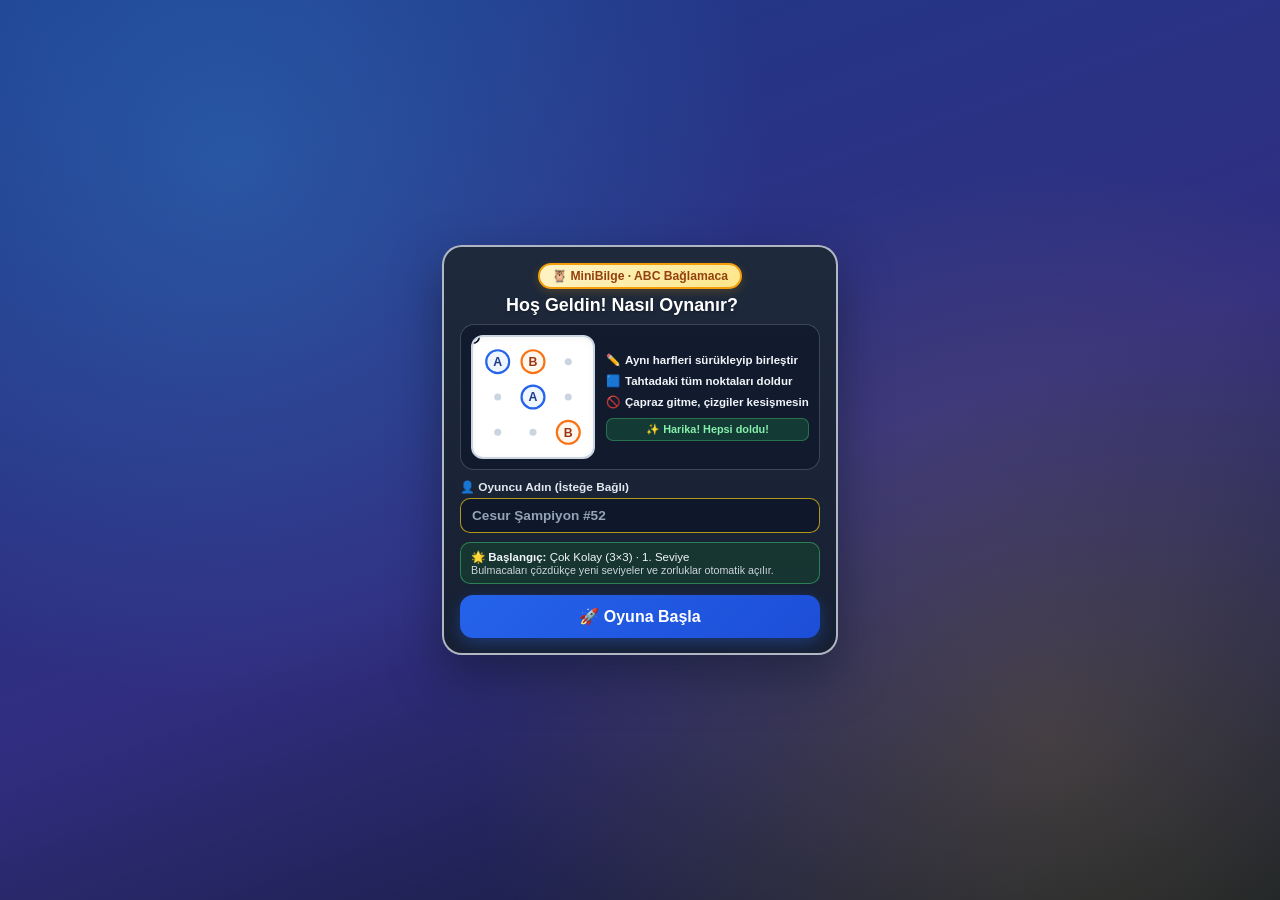
==== commit a8da1ba2: "Add files via upload" ====
--- a/index.html
+++ b/index.html
@@ -8,9 +8,10 @@
   <meta name="apple-mobile-web-app-capable" content="yes">
   <meta name="apple-mobile-web-app-status-bar-style" content="black-translucent">
   <meta name="application-name" content="ABC Bağlamaca">
-  <link rel="manifest" href="manifest.json">
-  <link rel="apple-touch-icon" href="icon-192.png">
-  <link rel="icon" type="image/svg+xml" href="data:image/svg+xml,%3Csvg xmlns='http://www.w3.org/2000/svg' viewBox='0 0 64 64'%3E%3Crect width='64' height='64' rx='14' fill='%232e3a92'/%3E%3Cpath d='M16 18 H48 V46' fill='none' stroke='%23f9a825' stroke-width='6' stroke-linecap='round' stroke-linejoin='round'/%3E%3Ccircle cx='16' cy='18' r='8' fill='%23e65100'/%3E%3Ccircle cx='48' cy='46' r='8' fill='%232e7d32'/%3E%3Ctext x='16' y='22' font-size='11' font-family='Arial' font-weight='bold' fill='%23fff' text-anchor='middle'%3EA%3C/text%3E%3Ctext x='48' y='50' font-size='11' font-family='Arial' font-weight='bold' fill='%23fff' text-anchor='middle'%3EA%3C/text%3E%3C/svg%3E">
+  <link rel="manifest" href="manifest.json?v=89">
+  <link rel="apple-touch-icon" href="icon-192.png?v=89">
+  <link rel="icon" type="image/png" sizes="192x192" href="icon-192.png?v=89">
+  <link rel="icon" type="image/png" sizes="512x512" href="icon-512.png?v=89">
   <title>ABC Bağlamaca - MiniBilge</title>
   <style>
     *, *::before, *::after { box-sizing: border-box; margin: 0; padding: 0; }
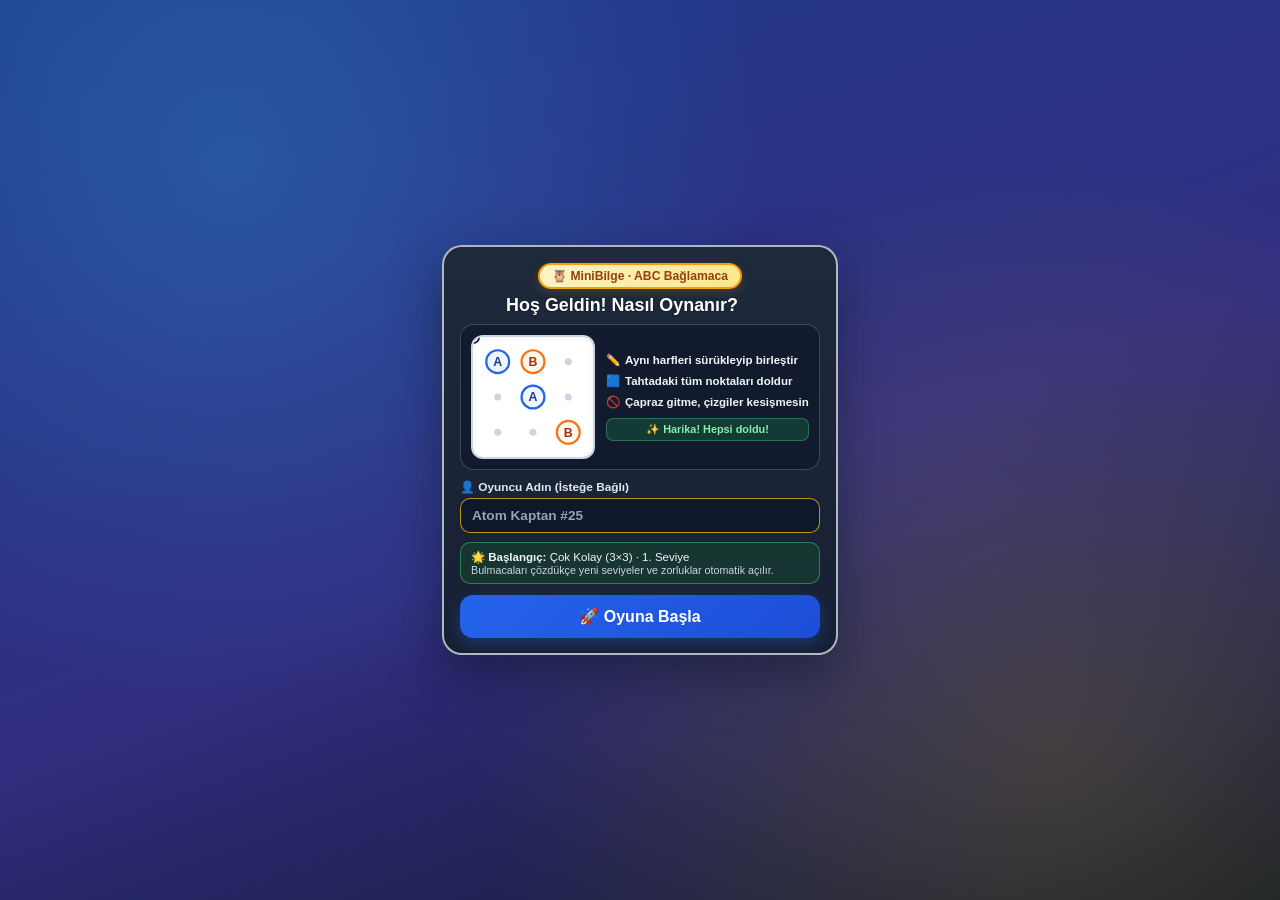
==== commit 659a57e0: "Add files via upload" ====
--- a/index.html
+++ b/index.html
@@ -8968,10 +8968,15 @@
       resizeBoard();
       render();
     }
+    function isMobileOrStandaloneApp() {
+      const isStandalone = (window.matchMedia && window.matchMedia('(display-mode: standalone)').matches) || window.navigator.standalone === true;
+      const isNarrowMobile = window.innerWidth <= 900 || /Android|iPhone|iPad|iPod/i.test(navigator.userAgent || '');
+      return isStandalone || isNarrowMobile;
+    }
     function setMainFullscreen(enable) {
       if (enable) {
         document.body.classList.add('main-fullscreen-mode');
-        if (!document.fullscreenElement && document.documentElement.requestFullscreen) {
+        if (!isMobileOrStandaloneApp() && !document.fullscreenElement && document.documentElement.requestFullscreen) {
           document.documentElement.requestFullscreen().catch(() => {});
         }
       } else {
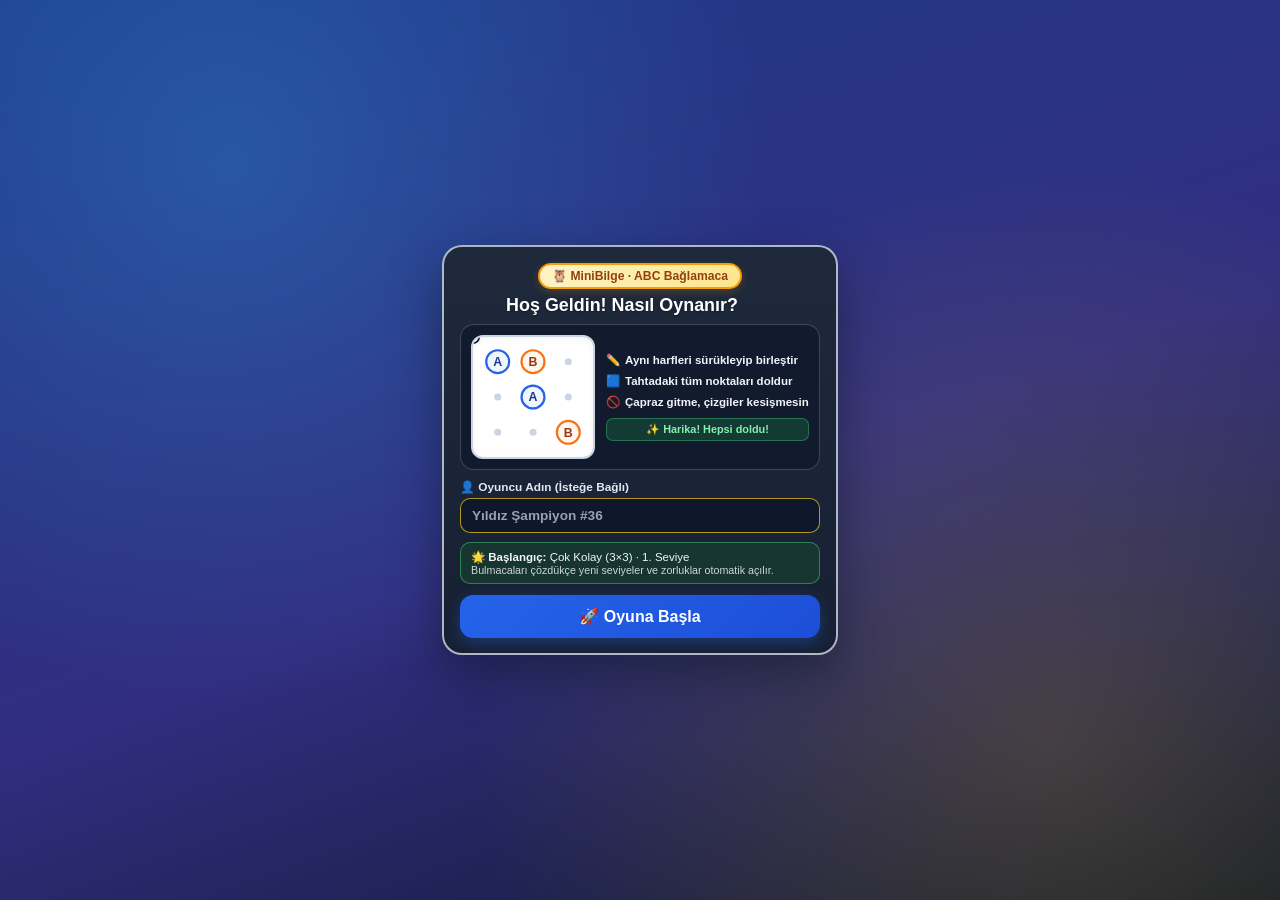
==== commit 30ba38cc: "Add files via upload" ====
--- a/index.html
+++ b/index.html
@@ -5139,10 +5139,25 @@
     }
     const EDU_MAX_UNLOCKED_IDX = 12; // Eğitici temalar en fazla 6x6 (Orta · Seviye 3 = index 12)
 
-    function getEduThemeProgress(themeId) {
+    function getEduProgressKey(theme) {
+      if (!theme) return 'edu';
+      const mg = (typeof getMathGrade === 'function') ? getMathGrade() : (parseInt(appData.mathGrade, 10) || 2);
+      if (theme.isMath) {
+        const op = (typeof getMathOp === 'function') ? getMathOp() : (appData.mathOp || 'all');
+        const tbl = (op === 'mul' && typeof getMathTable === 'function') ? getMathTable() : 'all';
+        return (tbl && tbl !== 'all') ? `${theme.id}_g${mg}_${op}_t${tbl}` : `${theme.id}_g${mg}_${op}`;
+      }
+      if (theme.usesGrade) {
+        return `${theme.id}_g${mg}`;
+      }
+      return theme.id;
+    }
+
+    function getEduThemeProgress(themeOrId) {
+      const storeKey = (themeOrId && typeof themeOrId === 'object') ? getEduProgressKey(themeOrId) : String(themeOrId || 'edu');
       if (!appData.eduProgress) appData.eduProgress = {};
-      if (!appData.eduProgress[themeId]) {
-        appData.eduProgress[themeId] = {
+      if (!appData.eduProgress[storeKey]) {
+        appData.eduProgress[storeKey] = {
           progress: {},
           tourProgress: {},
           unlockedIdx: 0,
@@ -5150,13 +5165,13 @@
           levelIdx: 0
         };
       }
-      return appData.eduProgress[themeId];
+      return appData.eduProgress[storeKey];
     }
 
     function getActiveProgressStore() {
       const theme = getActiveSymbolTheme();
       if (theme && theme.isEdu) {
-        return getEduThemeProgress(theme.id);
+        return getEduThemeProgress(theme);
       }
       return appData;
     }
@@ -5164,7 +5179,7 @@
     function saveCurrentThemePosition() {
       const theme = getActiveSymbolTheme();
       if (theme && theme.isEdu) {
-        const store = getEduThemeProgress(theme.id);
+        const store = getEduThemeProgress(theme);
         store.gradeIdx = gradeIdx;
         store.levelIdx = levelIdx;
       } else if (isGoldMasterMode()) {
@@ -5179,7 +5194,7 @@
     function loadCurrentThemePosition() {
       const theme = getActiveSymbolTheme();
       if (theme && theme.isEdu) {
-        const store = getEduThemeProgress(theme.id);
+        const store = getEduThemeProgress(theme);
         gradeIdx = Math.max(0, Math.min(2, store.gradeIdx || 0));
         levelIdx = Math.max(0, Math.min(4, store.levelIdx || 0));
         if (gradeIdx * 5 + levelIdx > EDU_MAX_UNLOCKED_IDX) {
@@ -5755,6 +5770,7 @@
     }
 
     function setMathGrade(g) {
+      saveCurrentThemePosition();
       const next = Math.max(1, Math.min(4, parseInt(g, 10) || 2));
       appData.mathGrade = next;
       if (next === 1 && (appData.mathOp === 'mul' || appData.mathOp === 'div')) {
@@ -5764,11 +5780,16 @@
         appData.mathTable = 'all';
       }
       playClick();
+      const theme = getActiveSymbolTheme();
+      if (theme && (theme.isMath || theme.usesGrade)) {
+        loadCurrentThemePosition();
+        buildGradeButtons();
+        buildLevelButtons();
+      }
       saveAppData();
       updateMathGradeModalUI();
       updateSymbolThemeUI();
       const modalOpen = !!(themeModal && themeModal.classList.contains('show'));
-      const theme = getActiveSymbolTheme();
       if (!modalOpen && theme && (theme.isMath || theme.usesGrade)) {
         newPuzzle();
       }
@@ -5777,13 +5798,19 @@
     function setMathOp(op) {
       const mg = getMathGrade();
       if (mg === 1 && (op === 'mul' || op === 'div')) return;
+      saveCurrentThemePosition();
       appData.mathOp = ['all', 'add', 'sub', 'mul', 'div'].includes(op) ? op : 'all';
       playClick();
+      const theme = getActiveSymbolTheme();
+      if (theme && theme.isMath) {
+        loadCurrentThemePosition();
+        buildGradeButtons();
+        buildLevelButtons();
+      }
       saveAppData();
       updateMathGradeModalUI();
       updateSymbolThemeUI();
       const modalOpen = !!(themeModal && themeModal.classList.contains('show'));
-      const theme = getActiveSymbolTheme();
       if (!modalOpen && theme && theme.isMath) {
         newPuzzle();
       }
@@ -5792,6 +5819,7 @@
     function setMathTable(val) {
       const mg = getMathGrade();
       if (mg < 2) return;
+      saveCurrentThemePosition();
       if (val !== 'all') {
         const n = parseInt(val, 10);
         if (!(n >= 2 && n <= 10) || (mg === 2 && n > 5)) return;
@@ -5800,11 +5828,16 @@
         appData.mathTable = 'all';
       }
       playClick();
+      const theme = getActiveSymbolTheme();
+      if (theme && theme.isMath) {
+        loadCurrentThemePosition();
+        buildGradeButtons();
+        buildLevelButtons();
+      }
       saveAppData();
       updateMathGradeModalUI();
       updateSymbolThemeUI();
       const modalOpen = !!(themeModal && themeModal.classList.contains('show'));
-      const theme = getActiveSymbolTheme();
       if (!modalOpen && theme && theme.isMath) {
         newPuzzle();
       }
@@ -12500,10 +12533,18 @@
           </div>`;
         }).join('');
 
-        // Tema karşılaştırması (yalnızca gerçek veriden)
+        // Tema karşılaştırması (yalnızca gerçek veriden; sınıf/konu bazlı tüm alt anahtarları toplar)
         const themeStats = SYMBOL_THEMES.filter(t => t.isEdu).map(t => {
-          const ep = appData.eduProgress && appData.eduProgress[t.id];
-          const cnt = ep && ep.progress ? Object.values(ep.progress).reduce((a, b) => a + (Number(b) || 0), 0) : 0;
+          let cnt = 0;
+          if (appData.eduProgress) {
+            Object.entries(appData.eduProgress).forEach(([ek, ep]) => {
+              if (ek === t.id || ek.startsWith(t.id + '_')) {
+                if (ep && ep.progress) {
+                  cnt += Object.values(ep.progress).reduce((a, b) => a + (Number(b) || 0), 0);
+                }
+              }
+            });
+          }
           return { name: t.name, icon: t.icon, count: cnt };
         });
         const playedEdu = themeStats.filter(x => x.count > 0).sort((a, b) => b.count - a.count);
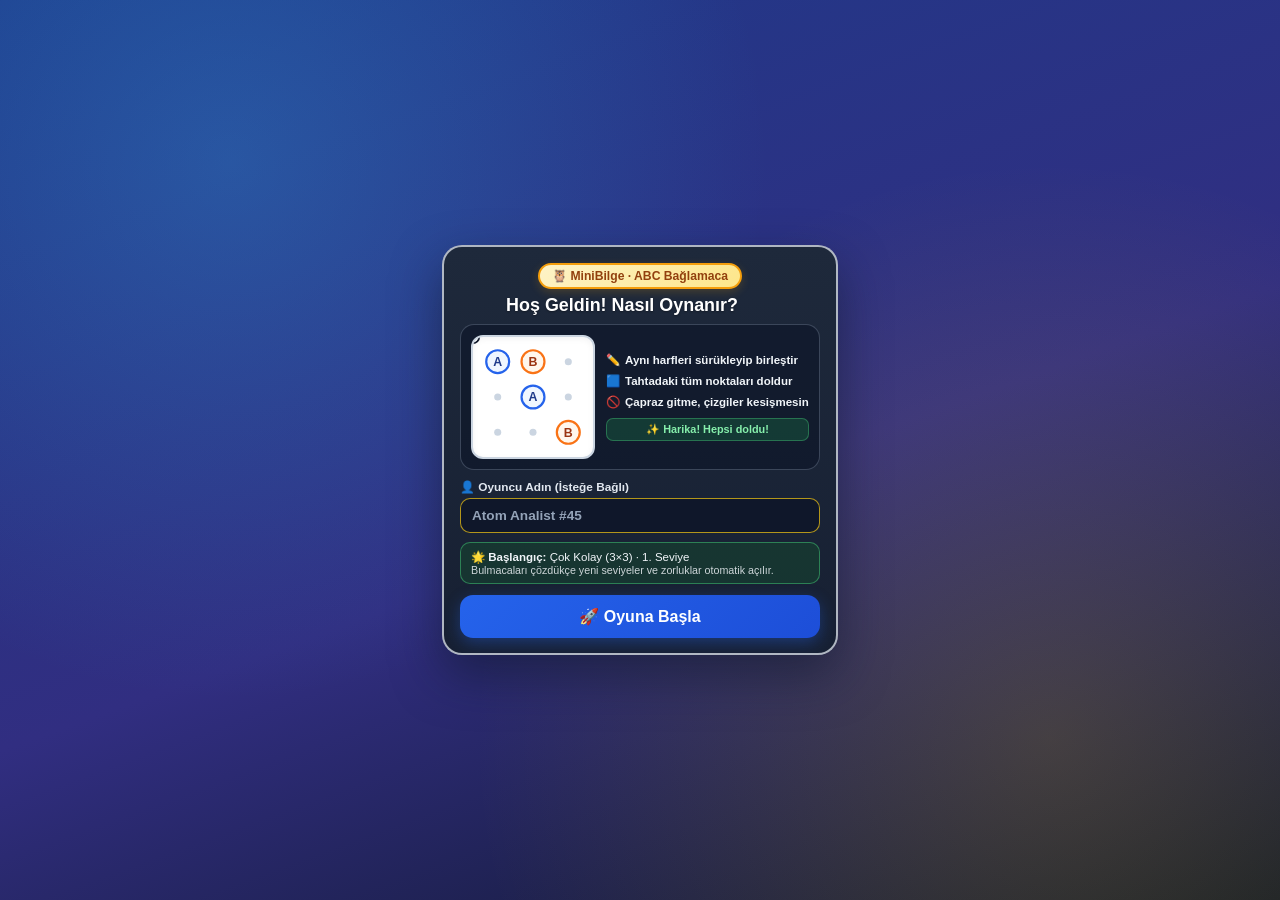
==== commit fe3916c2: "Add files via upload" ====
--- a/index.html
+++ b/index.html
@@ -3325,7 +3325,7 @@
       <div style="display:grid;gap:5px;margin-bottom:8px;font-size:0.68rem;font-weight:800;">
         <label style="display:flex;align-items:center;justify-content:space-between;gap:8px;">
           <span>🎵 Müzik Seviyesi</span>
-          <input type="range" id="bgmVolumeRange" min="0" max="100" value="20" style="width:120px;accent-color:var(--blue);">
+          <input type="range" id="bgmVolumeRange" min="0" max="100" value="5" style="width:120px;accent-color:var(--blue);">
         </label>
         <label style="display:flex;align-items:center;justify-content:space-between;gap:8px;">
           <span>🔊 Efekt Seviyesi</span>
@@ -4801,7 +4801,8 @@
     ];
 
     const BGM_MAX_VOL = 1.0;
-    const BGM_DEFAULT_MUL = 0.20;
+    const BGM_DEFAULT_MUL = 0.05;
+    let sessionBgmVol = BGM_DEFAULT_MUL;
     const BGM_CROSSFADE_MS = 1500;
     let bgmHasUserGesture = false;
     let bgmCurrentSrc = '';
@@ -4849,7 +4850,7 @@
 
     function getTargetBgmVolume() {
       if (!musicEnabled) return 0;
-      const bgmMul = (typeof appData !== 'undefined' && typeof appData.bgmVol === 'number') ? appData.bgmVol : BGM_DEFAULT_MUL;
+      const bgmMul = (typeof sessionBgmVol === 'number') ? sessionBgmVol : BGM_DEFAULT_MUL;
       const base = BGM_MAX_VOL * bgmMul;
       return memoryMode ? (base * 0.5) : base;
     }
@@ -6040,10 +6041,10 @@
     const bgmVolumeRange = document.getElementById('bgmVolumeRange');
     const sfxVolumeRange = document.getElementById('sfxVolumeRange');
     if (bgmVolumeRange) {
-      bgmVolumeRange.value = Math.round(((typeof appData.bgmVol === 'number') ? appData.bgmVol : BGM_DEFAULT_MUL) * 100);
+      sessionBgmVol = BGM_DEFAULT_MUL;
+      bgmVolumeRange.value = Math.round(BGM_DEFAULT_MUL * 100);
       bgmVolumeRange.addEventListener('input', () => {
-        appData.bgmVol = Math.max(0, Math.min(1, parseInt(bgmVolumeRange.value, 10) / 100));
-        saveAppData();
+        sessionBgmVol = Math.max(0, Math.min(1, parseInt(bgmVolumeRange.value, 10) / 100));
         syncBgmVolume();
         if (musicPopover && musicPopover.classList.contains('open')) renderMusicPopover();
       });
